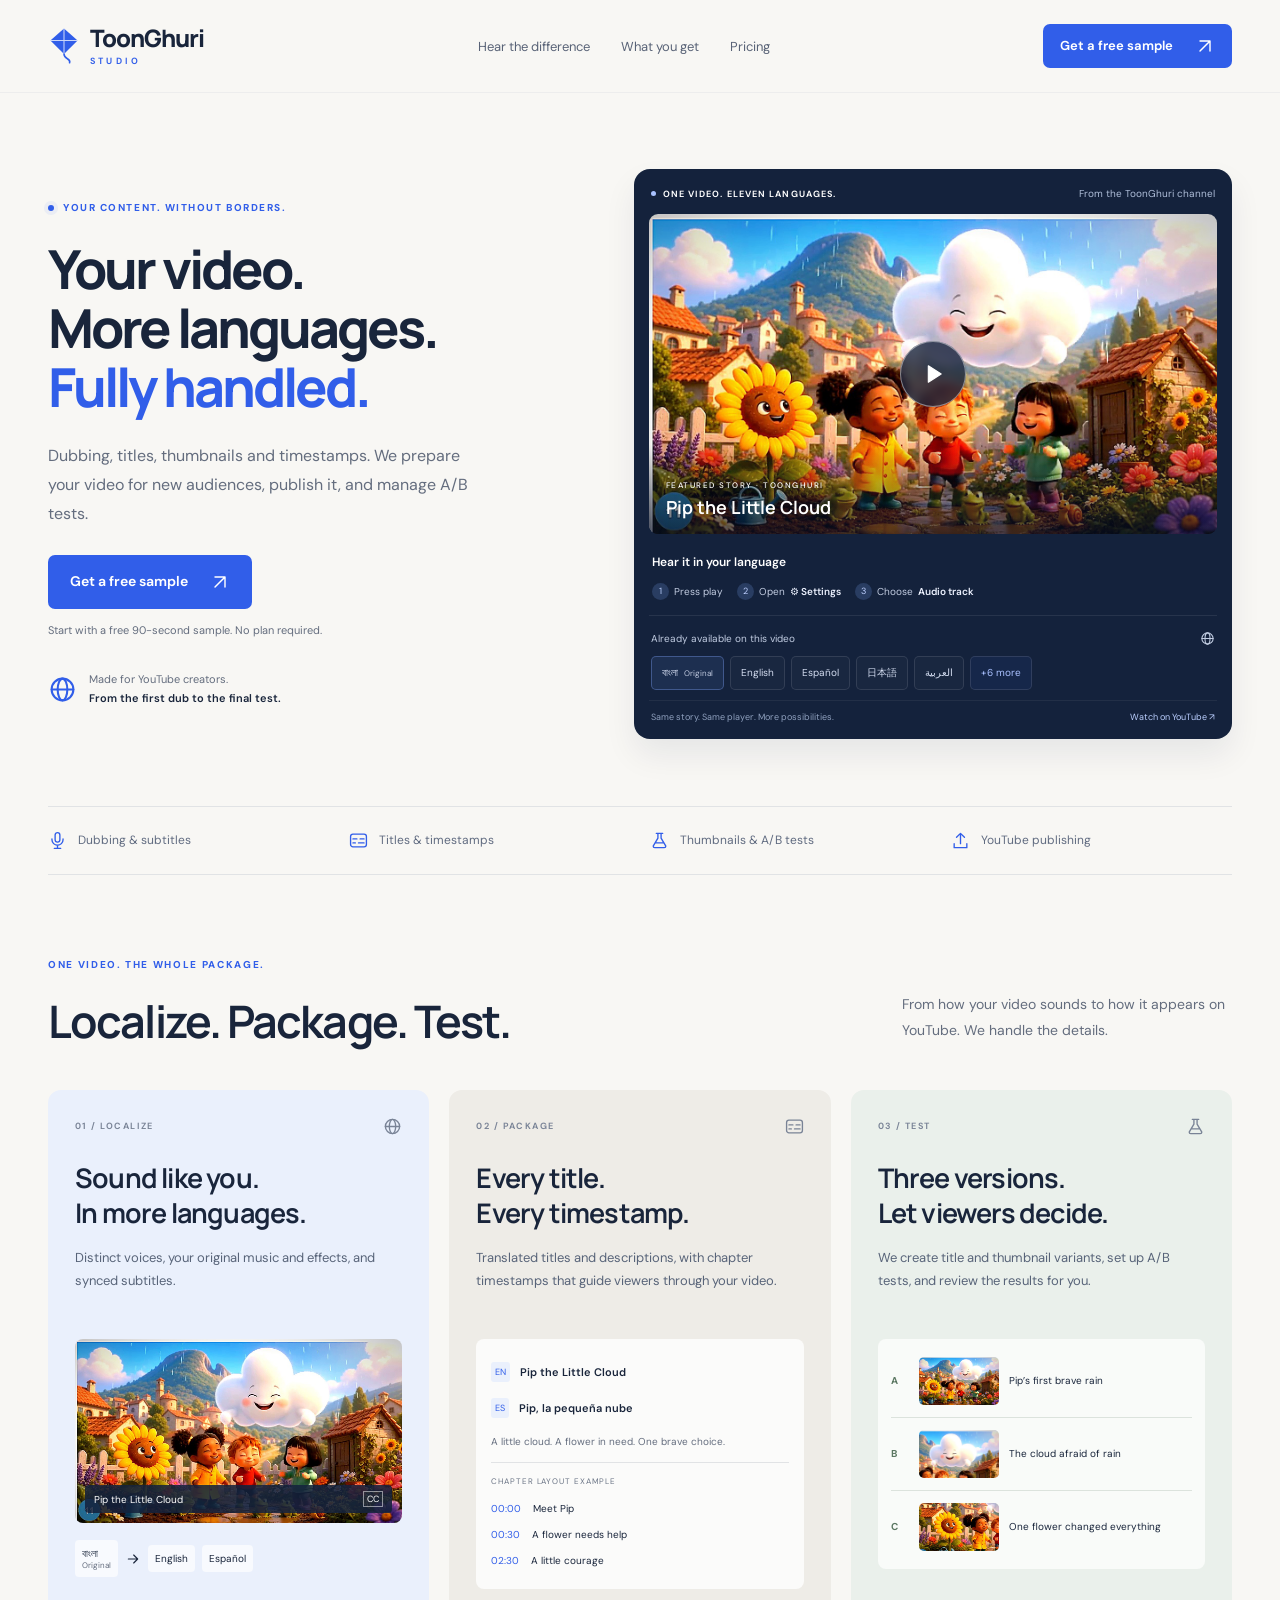
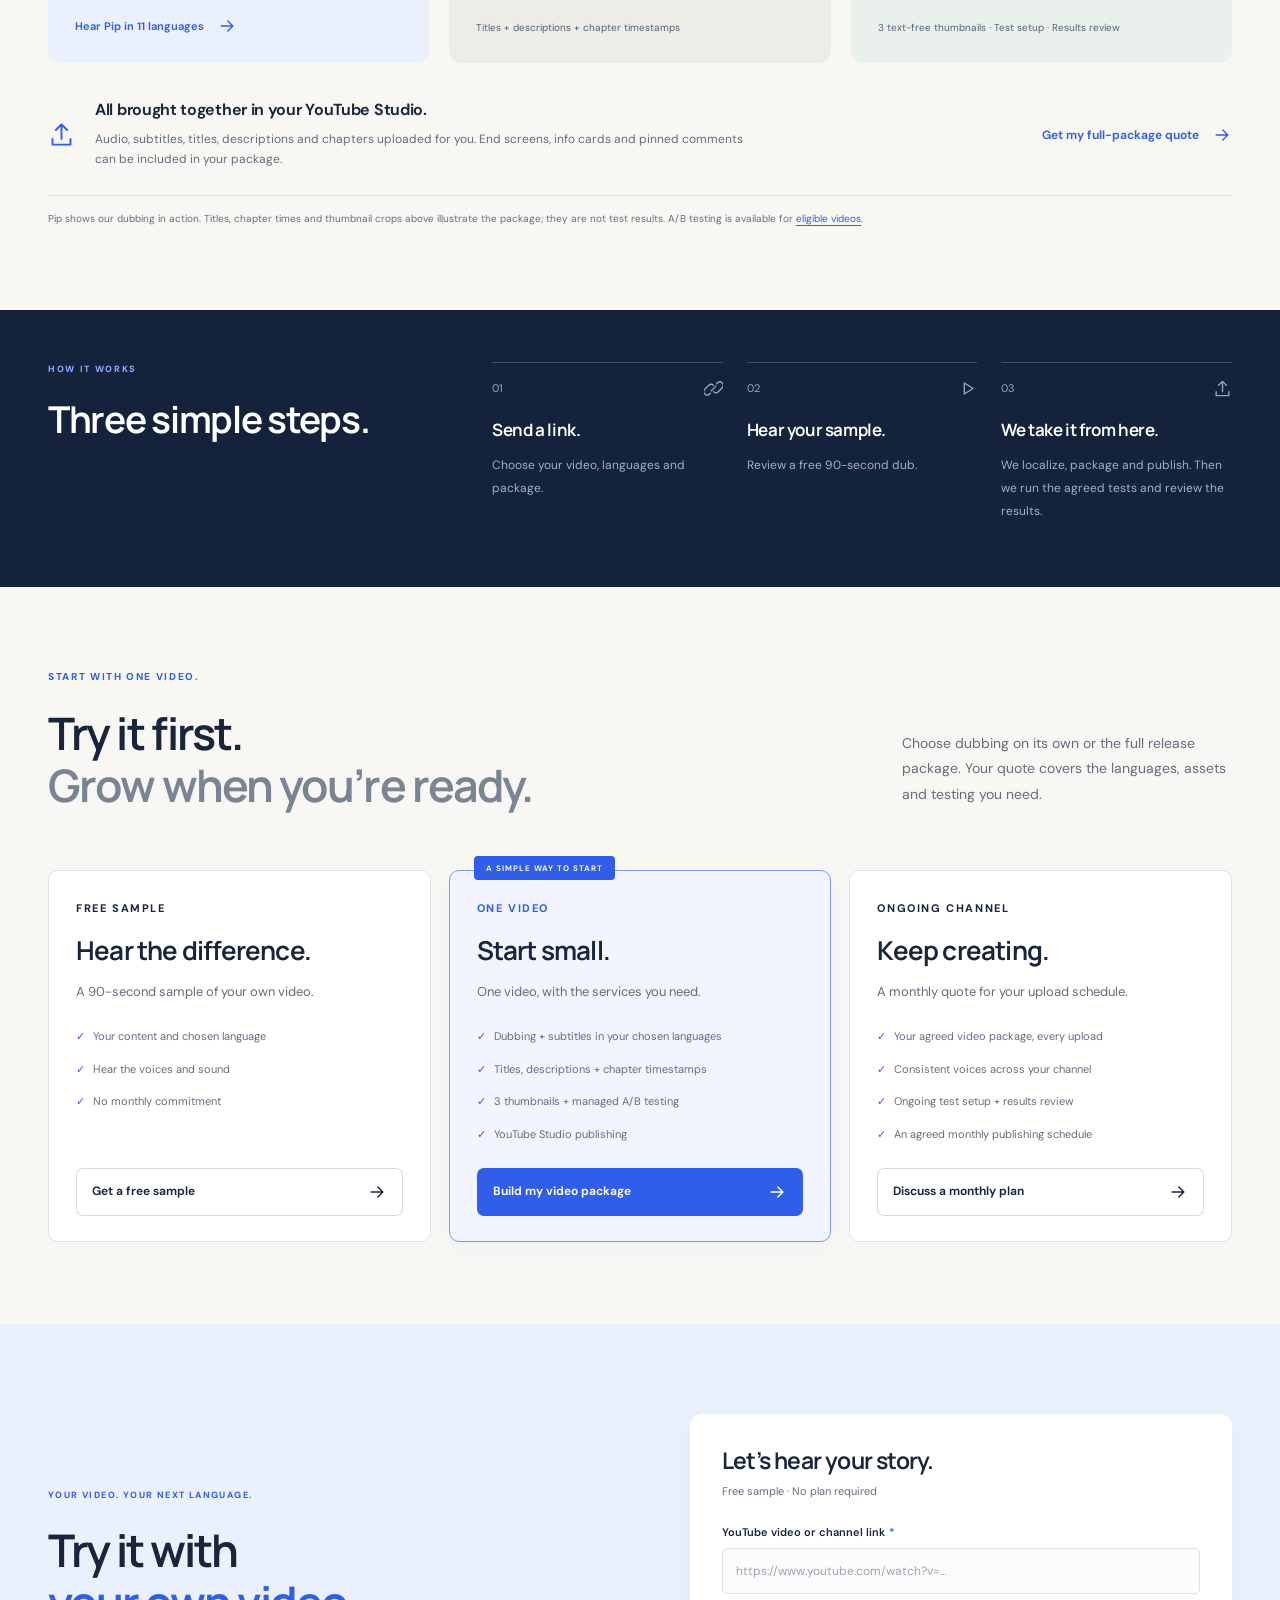
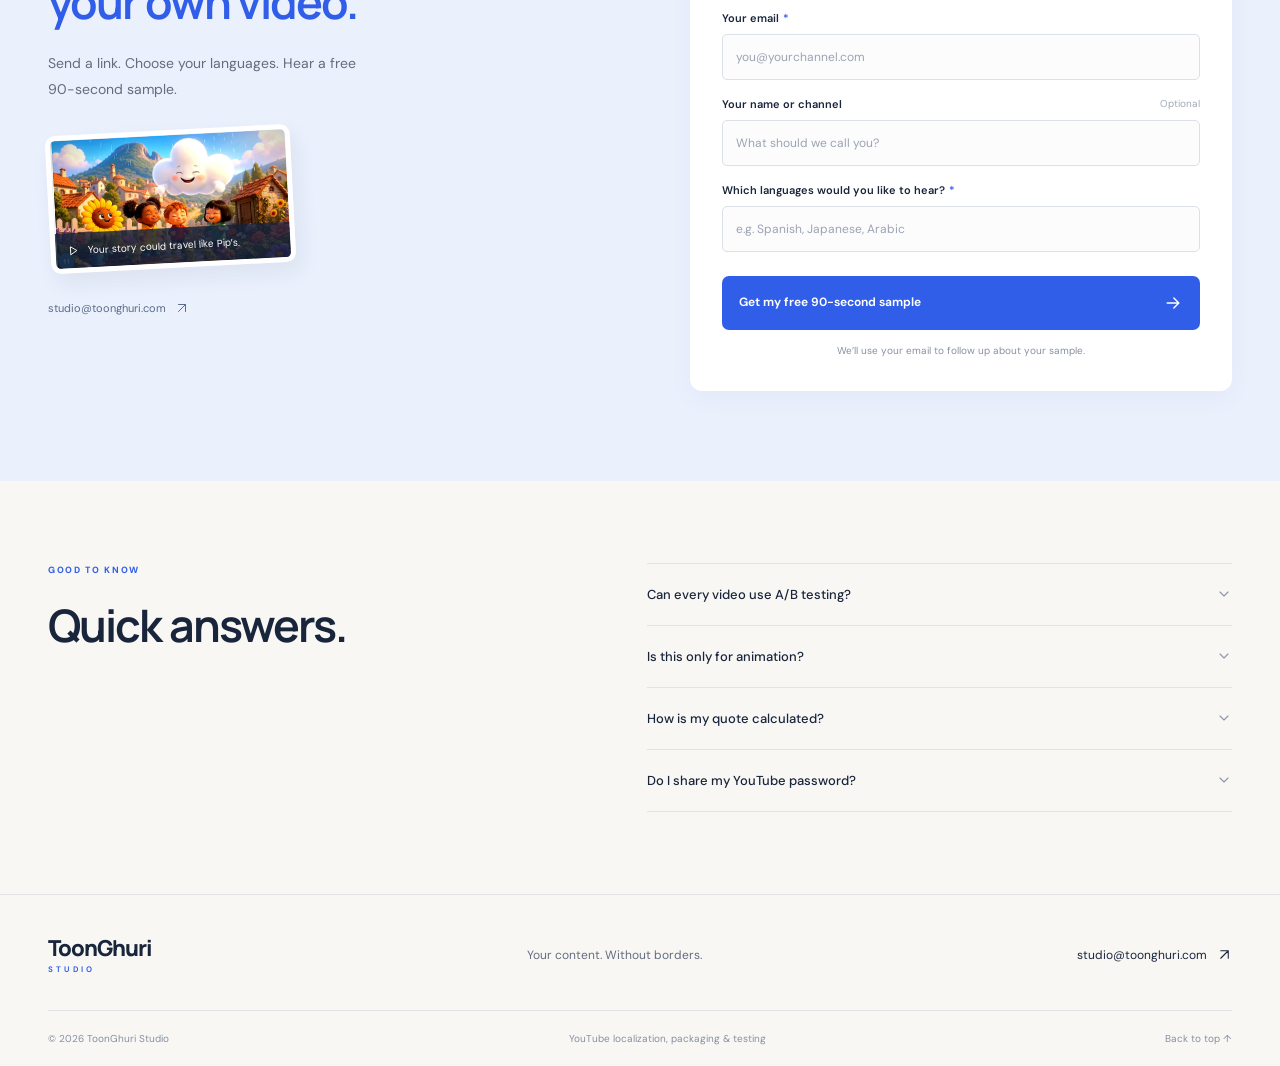
==== index.html @ 8810be3b "Highlight full YouTube localization and managed testing package" ====
<!doctype html>
<html lang="en">
  <head>
    <meta charset="utf-8" />
    <meta name="viewport" content="width=device-width,initial-scale=1" />
    <title>
      ToonGhuri Studio — YouTube localization, thumbnails & A/B testing
    </title>
    <meta
      name="description"
      content="YouTube dubbing, translated titles and descriptions, subtitles, chapter timestamps, thumbnails and managed A/B testing. Hear a real example and get a free sample."
    />
    <meta name="theme-color" content="#f8f7f4" />
    <meta
      property="og:title"
      content="ToonGhuri Studio — Your content, without borders."
    />
    <link rel="icon" href="assets/favicon.svg" type="image/svg+xml" />
    <link rel="preconnect" href="https://fonts.googleapis.com" />
    <link rel="preconnect" href="https://fonts.gstatic.com" crossorigin />
    <link
      href="https://fonts.googleapis.com/css2?family=DM+Sans:wght@400;500;600;650;700&family=Manrope:wght@400;500;600;650;700;750;800&display=swap"
      rel="stylesheet"
    />
    <link rel="stylesheet" href="assets/styles.css" />

    <script src="assets/app.js" defer></script>
  </head>
  <body>
    <a href="#main" class="skip-link">Skip to content</a>
    <svg
      class="icon-library"
      xmlns="http://www.w3.org/2000/svg"
      aria-hidden="true"
    >
      <symbol id="i-arrow" viewBox="0 0 24 24">
        <path d="M5 12h14M13 6l6 6-6 6" />
      </symbol>
      <symbol id="i-diagonal" viewBox="0 0 24 24">
        <path d="M6 18 18 6M6 6h12v12" />
      </symbol>
      <symbol id="i-check" viewBox="0 0 24 24">
        <path d="m5 12 4 4L19 6" />
      </symbol>
      <symbol id="i-play" viewBox="0 0 24 24">
        <path d="m8 5 11 7-11 7Z" />
      </symbol>
      <symbol id="i-pause" viewBox="0 0 24 24">
        <path d="M8 5v14M16 5v14" />
      </symbol>
      <symbol id="i-volume" viewBox="0 0 24 24">
        <path
          d="m11 5-6 4H2v6h3l6 4ZM15 8a6 6 0 0 1 0 8M18 5a10 10 0 0 1 0 14"
        />
      </symbol>
      <symbol id="i-muted" viewBox="0 0 24 24">
        <path d="m11 5-6 4H2v6h3l6 4ZM16 9l6 6M22 9l-6 6" />
      </symbol>
      <symbol id="i-mic" viewBox="0 0 24 24">
        <rect x="9" y="2" width="6" height="12" rx="3" />
        <path d="M5 10v1a7 7 0 0 0 14 0v-1M12 18v4M8 22h8" />
      </symbol>
      <symbol id="i-music" viewBox="0 0 24 24">
        <path d="M9 18V5l12-3v13M9 9l12-3" />
        <ellipse cx="6" cy="18" rx="3" ry="3" />
        <ellipse cx="18" cy="15" rx="3" ry="3" />
      </symbol>
      <symbol id="i-upload" viewBox="0 0 24 24">
        <path d="M12 16V3m-5 5 5-5 5 5M4 16v5h16v-5" />
      </symbol>
      <symbol id="i-globe" viewBox="0 0 24 24">
        <circle cx="12" cy="12" r="9" />
        <ellipse cx="12" cy="12" rx="4" ry="9" />
        <path d="M3 12h18" />
      </symbol>
      <symbol id="i-link" viewBox="0 0 24 24">
        <path
          d="m9 15 6-6m-7 9-1 1a4 4 0 0 1-6-6l5-5a4 4 0 0 1 6 0m0 8a4 4 0 0 0 6 0l5-5a4 4 0 0 0-6-6l-1 1"
        />
      </symbol>
      <symbol id="i-captions" viewBox="0 0 24 24">
        <rect x="2" y="4" width="20" height="16" rx="3" />
        <path d="M5 10h5m4 0h5M5 15h3m4 0h7" />
      </symbol>
      <symbol id="i-mail" viewBox="0 0 24 24">
        <rect x="3" y="5" width="18" height="14" rx="2" />
        <path d="m3 6 9 7 9-7" />
      </symbol>
      <symbol id="i-chevron" viewBox="0 0 24 24">
        <path d="m6 9 6 6 6-6" />
      </symbol>
      <symbol id="i-test" viewBox="0 0 24 24">
        <path d="M8 3h8M10 3v6l-6 10a2 2 0 0 0 2 2h12a2 2 0 0 0 2-2L14 9V3M7 15h10" />
      </symbol>
      <symbol id="i-menu" viewBox="0 0 24 24">
        <path d="M4 7h16M4 12h16M4 17h16" />
      </symbol>
    </svg>
    <header class="site-header">
      <div class="container header-inner">
        <a class="brand" href="#top" aria-label="ToonGhuri Studio home"
          ><svg class="brand-mark" viewBox="0 0 40 48" aria-hidden="true">
            <path d="m20 2 17 15-17 17L3 17Z" fill="currentColor" />
            <path
              d="m20 2 0 32M3 17h34"
              stroke="white"
              stroke-width="1.3"
              opacity=".75"
            />
            <path
              d="M20 34c0 7 9 5 7 11"
              fill="none"
              stroke="currentColor"
              stroke-width="2"
              stroke-linecap="round"
            /></svg
          ><span>ToonGhuri<small>STUDIO</small></span></a
        >
        <nav class="desktop-nav" aria-label="Main navigation">
          <a href="#demo">Hear the difference</a
          ><a href="#what-you-get">What you get</a
          ><a href="#pricing">Pricing</a>
        </nav>
        <a class="button button-small header-cta" href="#free-sample"
          >Get a free sample<svg class="icon"><use href="#i-diagonal" /></svg
        ></a>
        <button
          class="menu-toggle icon-button"
          aria-label="Open navigation"
          aria-expanded="false"
          aria-controls="mobile-nav"
        >
          <svg class="icon"><use href="#i-menu" /></svg>
        </button>
      </div>
      <nav
        class="mobile-nav"
        id="mobile-nav"
        aria-label="Mobile navigation"
        hidden
      >
        <a href="#demo">Hear the difference</a
        ><a href="#what-you-get">What you get</a><a href="#pricing">Pricing</a
        ><a href="#free-sample">Get a free sample</a>
      </nav>
    </header>
    <main id="main">
      <section class="hero container" id="top" aria-labelledby="hero-heading">
        <div class="hero-copy">
          <p class="eyebrow">
            <span class="status-dot"></span>YOUR CONTENT. WITHOUT BORDERS.
          </p>
          <h1 id="hero-heading">
            Your video.<br />More languages.<br /><span>Fully handled.</span>
          </h1>
          <p class="hero-description">
            Dubbing, titles, thumbnails and timestamps. We prepare your
            video for new audiences, publish it, and manage A/B tests.
          </p>
          <a class="button hero-cta" href="#free-sample"
            >Get a free sample<svg class="icon">
              <use href="#i-diagonal" /></svg
          ></a>
          <p class="micro-copy">
            Start with a free 90-second sample. No plan required.
          </p>
          <div class="hero-note">
            <svg class="icon"><use href="#i-globe" /></svg
            ><span
              >Made for YouTube creators.<br /><strong
                >From the first dub to the final test.</strong
              ></span
            >
          </div>
        </div>
        <div class="demo-shell" id="demo">
          <div class="demo-heading">
            <span class="demo-kicker"
              ><span class="live-dot"></span>ONE VIDEO. ELEVEN LANGUAGES.</span
            ><span class="demo-kind">From the ToonGhuri channel</span>
          </div>
          <div class="youtube-stage" id="youtube-stage">
            <img
              src="assets/media/pip-poster.jpg"
              alt="Pip the little cloud and a flower, from the featured ToonGhuri story"
              width="1280"
              height="720"
              fetchpriority="high"
            />
            <button
              class="stage-play"
              id="youtube-play"
              type="button"
              aria-label="Play Pip the Little Cloud on YouTube"
            >
              <svg class="icon"><use href="#i-play" /></svg>
            </button>
            <div class="video-caption">
              <span class="clip-category">FEATURED STORY · TOONGHURI</span
              ><span>Pip the Little Cloud</span>
            </div>
          </div>
          <div class="youtube-guide">
            <span class="guide-heading">Hear it in your language</span>
            <ol>
              <li><span>1</span>Press play</li>
              <li><span>2</span>Open <strong>⚙ Settings</strong></li>
              <li><span>3</span>Choose <strong>Audio track</strong></li>
            </ol>
          </div>
          <div class="language-area">
            <div class="language-label">
              <span>Already available on this video</span
              ><svg class="icon"><use href="#i-globe" /></svg>
            </div>
            <div class="language-chips">
              <span class="language-chip original-chip"
                >বাংলা <small>Original</small></span
              ><span class="language-chip">English</span
              ><span class="language-chip">Español</span
              ><span class="language-chip">日本語</span
              ><span class="language-chip" lang="ar">العربية</span
              ><button
                class="language-chip more-languages"
                type="button"
                id="more-languages"
                aria-expanded="false"
                aria-controls="extra-languages"
              >
                +6 more
              </button>
            </div>
            <div
              id="extra-languages"
              class="language-chips extra-languages"
              hidden
            >
              <span class="language-chip">Français</span
              ><span class="language-chip">Deutsch</span
              ><span class="language-chip">हिन्दी</span
              ><span class="language-chip">Indonesia</span
              ><span class="language-chip">Italiano</span
              ><span class="language-chip">Português</span>
            </div>
          </div>
          <div class="demo-footnote">
            <span>Same story. Same player. More possibilities.</span
            ><a
              href="https://www.youtube.com/watch?v=JCj6V_AqaOQ"
              target="_blank"
              rel="noopener noreferrer"
              >Watch on YouTube ↗</a
            >
          </div>
        </div>
      </section>
      <div class="container value-strip" aria-label="Services at a glance">
        <span><svg class="icon"><use href="#i-mic" /></svg>Dubbing &amp; subtitles</span>
        <span><svg class="icon"><use href="#i-captions" /></svg>Titles &amp; timestamps</span>
        <span><svg class="icon"><use href="#i-test" /></svg>Thumbnails &amp; A/B tests</span>
        <span><svg class="icon"><use href="#i-upload" /></svg>YouTube publishing</span>
      </div>
      <section class="section container" id="what-you-get" aria-labelledby="features-heading">
        <div class="section-heading">
          <div>
            <p class="eyebrow">ONE VIDEO. THE WHOLE PACKAGE.</p>
            <h2 id="features-heading">Localize. Package. Test.</h2>
          </div>
          <p>From how your video sounds to how it appears on YouTube. We handle the details.</p>
        </div>
        <div class="service-grid">
          <article class="service-card service-localize">
            <div class="feature-heading"><span class="feature-number">01 / LOCALIZE</span><svg class="icon"><use href="#i-globe" /></svg></div>
            <h3>Sound like you.<br />In more languages.</h3>
            <p>Distinct voices, your original music and effects, and synced subtitles.</p>
            <div class="localize-visual">
              <img src="assets/media/pip-poster.jpg" alt="Pip and friends in the featured multilingual story" loading="lazy" width="1280" height="720" />
              <span class="subtitle-preview">Pip the Little Cloud <span>CC</span></span>
            </div>
            <div class="track-preview" aria-label="Example languages available in the featured video">
              <span>বাংলা <small>Original</small></span><svg class="icon"><use href="#i-arrow" /></svg><span>English</span><span>Español</span>
            </div>
            <a class="text-button service-link" href="#demo">Hear Pip in 11 languages<svg class="icon"><use href="#i-arrow" /></svg></a>
          </article>
          <article class="service-card service-package">
            <div class="feature-heading"><span class="feature-number">02 / PACKAGE</span><svg class="icon"><use href="#i-captions" /></svg></div>
            <h3>Every title.<br />Every timestamp.</h3>
            <p>Translated titles and descriptions, with chapter timestamps that guide viewers through your video.</p>
            <div class="metadata-visual" aria-label="Illustrative titles and chapter layout for Pip">
              <div class="metadata-title"><span>EN</span><strong>Pip the Little Cloud</strong></div>
              <div class="metadata-title"><span>ES</span><strong lang="es">Pip, la pequeña nube</strong></div>
              <div class="metadata-description">A little cloud. A flower in need. One brave choice.</div>
              <div class="chapter-preview">
                <span class="visual-label">CHAPTER LAYOUT EXAMPLE</span>
                <div><time>00:00</time><span>Meet Pip</span></div>
                <div><time>00:30</time><span>A flower needs help</span></div>
                <div><time>02:30</time><span>A little courage</span></div>
              </div>
            </div>
            <span class="service-detail">Titles + descriptions + chapter timestamps</span>
          </article>
          <article class="service-card service-test">
            <div class="feature-heading"><span class="feature-number">03 / TEST</span><svg class="icon"><use href="#i-test" /></svg></div>
            <h3>Three versions.<br />Let viewers decide.</h3>
            <p>We create title and thumbnail variants, set up A/B tests, and review the results for you.</p>
            <div class="test-visual" aria-label="Three illustrative thumbnail and title variants, not live test results">
              <div class="variant-row"><span class="variant-letter">A</span><div class="variant-thumb variant-wide"><img src="assets/media/pip-poster.jpg" alt="Wide scene with Pip and friends" loading="lazy" /></div><span>Pip’s first brave rain</span></div>
              <div class="variant-row"><span class="variant-letter">B</span><div class="variant-thumb variant-pip"><img src="assets/media/pip-poster.jpg" alt="Close crop of Pip the cloud" loading="lazy" /></div><span>The cloud afraid of rain</span></div>
              <div class="variant-row"><span class="variant-letter">C</span><div class="variant-thumb variant-flower"><img src="assets/media/pip-poster.jpg" alt="Close crop of the sunflower in Pip’s story" loading="lazy" /></div><span>One flower changed everything</span></div>
            </div>
            <span class="service-detail">3 text-free thumbnails · Test setup · Results review</span>
          </article>
        </div>
        <div class="publishing-strip">
          <svg class="icon"><use href="#i-upload" /></svg>
          <div><h3>All brought together in your YouTube Studio.</h3><p>Audio, subtitles, titles, descriptions and chapters uploaded for you. End screens, info cards and pinned comments can be included in your package.</p></div>
          <a href="#free-sample" class="text-button" data-plan="Full video package · Dubbing, titles, descriptions, timestamps, thumbnails, A/B testing and publishing">Get my full-package quote<svg class="icon"><use href="#i-arrow" /></svg></a>
        </div>
        <p class="service-note">Pip shows our dubbing in action. Titles, chapter times and thumbnail crops above illustrate the package; they are not test results. A/B testing is available for <a href="#testing-faq">eligible videos</a>.</p>
      </section>
      <section
        class="workflow-section"
        id="how-it-works"
        aria-labelledby="workflow-heading"
      >
        <div class="container">
          <div class="workflow-intro">
            <p class="eyebrow">HOW IT WORKS</p>
            <h2 id="workflow-heading">Three simple steps.</h2>
          </div>
          <div class="workflow-steps">
            <article>
              <div class="step-line">
                <span>01</span><svg class="icon"><use href="#i-link" /></svg>
              </div>
              <h3>Send a link.</h3>
              <p>Choose your video, languages and package.</p>
            </article>
            <article>
              <div class="step-line">
                <span>02</span><svg class="icon"><use href="#i-play" /></svg>
              </div>
              <h3>Hear your sample.</h3>
              <p>Review a free 90-second dub.</p>
            </article>
            <article>
              <div class="step-line">
                <span>03</span><svg class="icon"><use href="#i-upload" /></svg>
              </div>
              <h3>We take it from here.</h3>
              <p>We localize, package and publish. Then we run the agreed tests and review the results.</p>
            </article>
          </div>
        </div>
      </section>
      <section
        class="section container pricing-section"
        id="pricing"
        aria-labelledby="pricing-heading"
      >
        <div class="section-heading">
          <div>
            <p class="eyebrow">START WITH ONE VIDEO.</p>
            <h2 id="pricing-heading">
              Try it first.<br /><span class="text-soft"
                >Grow when you’re ready.</span
              >
            </h2>
          </div>
          <p>
            Choose dubbing on its own or the full release package. Your
            quote covers the languages, assets and testing you need.
          </p>
        </div>
        <div class="pricing-grid">
          <article class="price-card">
            <p class="plan-name">FREE SAMPLE</p>
            <h3 class="simple-plan-title">Hear the difference.</h3>
            <p class="simple-plan-description">
              A 90-second sample of your own video.
            </p>
            <ul>
              <li>Your content and chosen language</li>
              <li>Hear the voices and sound</li>
              <li>No monthly commitment</li>
            </ul>
            <a href="#free-sample" class="button button-secondary"
              >Get a free sample<svg class="icon"><use href="#i-arrow" /></svg
            ></a>
          </article>
          <article class="price-card price-card-featured">
            <span class="plan-badge">A SIMPLE WAY TO START</span>
            <p class="plan-name">ONE VIDEO</p>
            <h3 class="simple-plan-title">Start small.</h3>
            <p class="simple-plan-description">
              One video, with the services you need.
            </p>
            <ul>
              <li>Dubbing + subtitles in your chosen languages</li>
              <li>Titles, descriptions + chapter timestamps</li>
              <li>3 thumbnails + managed A/B testing</li>
              <li>YouTube Studio publishing</li>
            </ul>
            <a
              href="#free-sample"
              class="button"
              data-plan="One-video package · Quote dubbing, titles, timestamps, thumbnails, testing and publishing"
              >Build my video package<svg class="icon"><use href="#i-arrow" /></svg
            ></a>
          </article>
          <article class="price-card">
            <p class="plan-name">ONGOING CHANNEL</p>
            <h3 class="simple-plan-title">Keep creating.</h3>
            <p class="simple-plan-description">
              A monthly quote for your upload schedule.
            </p>
            <ul>
              <li>Your agreed video package, every upload</li>
              <li>Consistent voices across your channel</li>
              <li>Ongoing test setup + results review</li>
              <li>An agreed monthly publishing schedule</li>
            </ul>
            <a
              href="#free-sample"
              class="button button-secondary"
              data-plan="Ongoing channel · Request a monthly quote after my free sample"
              >Discuss a monthly plan<svg class="icon">
                <use href="#i-arrow" /></svg
            ></a>
          </article>
        </div>
      </section>
      <section
        class="sample-section"
        id="free-sample"
        aria-labelledby="sample-heading"
      >
        <div class="container sample-grid">
          <div class="sample-copy">
            <p class="eyebrow">YOUR VIDEO. YOUR NEXT LANGUAGE.</p>
            <h2 id="sample-heading">
              Try it with<br /><span>your own video.</span>
            </h2>
            <p>
              Send a link. Choose your languages. Hear a free 90-second sample.
            </p>
            <div class="sample-mini-scene">
              <img
                src="assets/media/pip-poster.jpg"
                alt="Pip and friends from the featured ToonGhuri story"
                loading="lazy"
              /><span
                ><svg class="icon"><use href="#i-play" /></svg>Your story could
                travel like Pip’s.</span
              >
            </div>
            <a class="sample-contact" href="mailto:studio@toonghuri.com"
              >studio@toonghuri.com<svg class="icon">
                <use href="#i-diagonal" /></svg
            ></a>
          </div>
          <form
            class="sample-form"
            id="sample-form"
            data-delivery="php"
            action="submit-sample.php"
            method="post"
          >
            <div class="form-heading">
              <h3>Let’s hear your story.</h3>
              <span>Free sample · No plan required</span>
            </div>
            <div class="selected-plan" id="selected-plan" hidden>
              <span id="selected-plan-text"></span
              ><button
                class="text-button"
                type="button"
                id="clear-plan"
                aria-label="Remove selected plan"
              >
                Remove
              </button>
            </div>
            <input
              type="hidden"
              id="sample-plan"
              name="plan"
              value="Free sample · Help me choose a plan"
            /><label for="sample-url"
              >YouTube video or channel link <span>*</span></label
            ><input
              type="url"
              id="sample-url"
              name="url"
              placeholder="https://www.youtube.com/watch?v=…"
              required
              autocomplete="url"
            /><label for="sample-contact">Your email <span>*</span></label
            ><input
              type="email"
              id="sample-contact"
              name="contact"
              placeholder="you@yourchannel.com"
              required
              autocomplete="email"
            /><label for="sample-channel"
              >Your name or channel
              <span class="optional">Optional</span></label
            ><input
              type="text"
              id="sample-channel"
              name="channel"
              placeholder="What should we call you?"
              autocomplete="name"
              maxlength="150"
            /><label for="sample-languages"
              >Which languages would you like to hear? <span>*</span></label
            ><input
              type="text"
              id="sample-languages"
              name="languages"
              placeholder="e.g. Spanish, Japanese, Arabic"
              required
              maxlength="200"
            /><button type="submit" class="button" id="sample-submit">
              Get my free 90-second sample<svg class="icon">
                <use href="#i-arrow" />
              </svg>
            </button>
            <p class="form-small">
              We’ll use your email to follow up about your sample.
            </p>
            <div id="form-result" class="form-result" role="status" hidden>
              <p id="form-result-text"></p>
              <a href="#" id="email-request" class="text-button" hidden
                >Send my request by email<svg class="icon">
                  <use href="#i-mail" /></svg
              ></a>
            </div>
          </form>
        </div>
      </section>
      <section
        class="section container faq-section"
        aria-labelledby="faq-heading"
      >
        <div>
          <p class="eyebrow">GOOD TO KNOW</p>
          <h2 id="faq-heading">Quick answers.</h2>
        </div>
        <div class="faq-list">
          <details id="testing-faq">
            <summary>Can every video use A/B testing?<svg class="icon"><use href="#i-chevron" /></svg></summary>
            <p>We check your channel and video eligibility first. YouTube’s native tests require advanced features and do not support Shorts, private, age-restricted or Made for Kids videos. We set up eligible tests and review the outcome, including when there is no clear winner. <a href="https://support.google.com/youtube/answer/16391400?hl=en" target="_blank" rel="noopener noreferrer">See YouTube’s requirements ↗</a></p>
          </details>
          <details>
            <summary>
              Is this only for animation?<svg class="icon">
                <use href="#i-chevron" />
              </svg>
            </summary>
            <p>
              No. Pip is our featured example. Send content from any YouTube
              niche so we can review what it needs.
            </p>
          </details>
          <details>
            <summary>
              How is my quote calculated?<svg class="icon">
                <use href="#i-chevron" />
              </svg>
            </summary>
            <p>
              Dubbing depends on video length and languages. Packaging and testing
              depend on the titles, thumbnails, publishing work and follow-up included.
              You get one clear total before production starts.
            </p>
          </details>
          <details>
            <summary>
              Do I share my YouTube password?<svg class="icon">
                <use href="#i-chevron" />
              </svg>
            </summary>
            <p>
              No. For uploads, you invite our team through YouTube Studio’s
              channel permissions.
            </p>
          </details>
        </div>
      </section>
    </main>
    <footer class="site-footer">
      <div class="container footer-top">
        <a class="brand" href="#top"
          ><span>ToonGhuri<small>STUDIO</small></span></a
        >
        <p>Your content. Without borders.</p>
        <a href="mailto:studio@toonghuri.com"
          >studio@toonghuri.com<svg class="icon"><use href="#i-diagonal" /></svg
        ></a>
      </div>
      <div class="container footer-bottom">
        <span>© <span id="copyright-year">2026</span> ToonGhuri Studio</span
        ><span>YouTube localization, packaging &amp; testing</span
        ><a href="#top">Back to top ↑</a>
      </div>
    </footer>
  </body>
</html>
---- assets/styles.css ----
:root {
  --paper: #f8f7f4;
  --ink: #19253b;
  --muted: #646d7e;
  --blue: #315ee9;
  --blue-dark: #2349c5;
  --line: #e1e3e5;
  --navy: #14223c;
  --soft: #eaf0ff;
  --green: #4c997a;
  --radius: 16px;
  font-family: "DM Sans", sans-serif;
  color: var(--ink);
  background: var(--paper);
  font-synthesis: none;
  scroll-behavior: smooth;
  scroll-padding-top: 105px;
}
* {
  box-sizing: border-box;
}
body {
  margin: 0;
}
a {
  color: inherit;
  text-decoration: none;
}
button,
input,
select,
textarea {
  font: inherit;
}
button,
a,
input,
summary {
  -webkit-tap-highlight-color: transparent;
}
button,
summary {
  cursor: pointer;
}
button {
  color: inherit;
}
button:disabled {
  cursor: wait;
}
img {
  display: block;
  max-width: 100%;
}
button,
input {
  min-width: 0;
}
button {
  border: 0;
}
button:focus-visible,
a:focus-visible,
input:focus-visible,
summary:focus-visible {
  outline: 3px solid #e79544;
  outline-offset: 4px;
}
[hidden] {
  display: none !important;
}
.container {
  width: calc(100% - 96px);
  max-width: 1240px;
  margin-inline: auto;
}
.icon {
  width: 20px;
  height: 20px;
  fill: none;
  stroke: currentColor;
  stroke-width: 1.7;
  stroke-linecap: round;
  stroke-linejoin: round;
  flex-shrink: 0;
}
.icon-library {
  position: absolute;
  width: 0;
  height: 0;
  overflow: hidden;
}
.skip-link {
  position: fixed;
  top: -80px;
  left: 20px;
  background: var(--ink);
  color: white;
  padding: 14px;
  z-index: 100;
}
.skip-link:focus {
  top: 12px;
}
.button {
  display: inline-flex;
  align-items: center;
  justify-content: space-between;
  gap: 22px;
  padding: 17px 22px;
  min-height: 54px;
  color: #fff;
  background: var(--blue);
  border-radius: 7px;
  font-size: 14px;
  font-weight: 650;
  line-height: 1.4;
  transition:
    background 0.2s,
    transform 0.2s;
}
.button:hover {
  background: var(--blue-dark);
  transform: translateY(-2px);
}
.button-small {
  padding: 12px 17px;
  min-height: 44px;
  font-size: 13px;
}
.button-secondary {
  background: transparent;
  color: var(--ink);
  box-shadow: inset 0 0 0 1px #d5dbe5;
}
.button-secondary:hover {
  background: var(--soft);
}
.text-button {
  display: inline-flex;
  align-items: center;
  gap: 13px;
  font-size: 13px;
  font-weight: 650;
  color: var(--blue);
  background: none;
  padding: 0;
  line-height: 1.5;
}
.text-button:hover {
  text-decoration: underline;
  text-underline-offset: 4px;
}
.eyebrow {
  font-size: 10px;
  font-weight: 750;
  letter-spacing: 1.65px;
  line-height: 1.6;
  color: var(--blue);
  margin: 0 0 22px;
  display: flex;
  align-items: center;
  gap: 9px;
}
.status-dot {
  width: 6px;
  height: 6px;
  background: var(--blue);
  border-radius: 50%;
  box-shadow: 0 0 0 4px #315ee911;
}
.site-header {
  position: sticky;
  top: 0;
  z-index: 20;
  background: #f8f7f4f2;
  backdrop-filter: blur(14px);
  border-bottom: 1px solid #e1e3e580;
}
.header-inner {
  height: 92px;
  display: flex;
  align-items: center;
  justify-content: space-between;
  gap: 26px;
}
.brand {
  display: inline-flex;
  align-items: center;
  gap: 10px;
  font-family: Manrope, sans-serif;
  font-weight: 800;
  letter-spacing: -1px;
  font-size: 24px;
  line-height: 1.1;
  flex-shrink: 0;
}
.brand small {
  display: block;
  font-family: "DM Sans", sans-serif;
  font-size: 9px;
  letter-spacing: 3.2px;
  font-weight: 650;
  color: var(--blue);
  margin-top: 5px;
}
.brand-mark {
  width: 32px;
  height: 40px;
  color: var(--blue);
}
.desktop-nav {
  display: flex;
  gap: 31px;
  font-size: 13px;
  color: #596377;
}
.desktop-nav a:hover {
  color: var(--blue);
}
.menu-toggle {
  display: none !important;
}
.icon-button {
  display: inline-flex;
  align-items: center;
  justify-content: center;
  background: none;
  padding: 10px;
}
.mobile-nav {
  padding: 8px 24px 20px;
  display: flex;
  flex-direction: column;
  gap: 18px;
  font-size: 15px;
}
.hero {
  display: grid;
  grid-template-columns: minmax(0, 0.95fr) minmax(0, 1.05fr);
  gap: 44px;
  align-items: center;
  padding-top: 76px;
  padding-bottom: 67px;
}
.hero h1 {
  font-family: Manrope, sans-serif;
  font-size: clamp(40px, 4.2vw, 61px);
  font-weight: 750;
  letter-spacing: -3px;
  line-height: 1.1;
  margin: 0;
}
.hero h1 > span {
  color: var(--blue);
  white-space: nowrap;
}
.hero-description {
  max-width: 425px;
  color: var(--muted);
  font-size: 16px;
  line-height: 1.8;
  margin: 26px 0;
}
.hero .eyebrow {
  font-size: 10px;
  margin-bottom: 23px;
  letter-spacing: 1.55px;
}
.micro-copy {
  font-size: 11px;
  line-height: 1.6;
  color: var(--muted);
  margin: 13px 0 0;
}
.hero-note {
  display: flex;
  align-items: center;
  gap: 12px;
  margin-top: 31px;
  font-size: 11px;
  line-height: 1.7;
  color: var(--muted);
}
.hero-note > .icon {
  color: var(--blue);
  width: 29px;
  height: 29px;
}
.hero-note strong {
  font-weight: 600;
  color: var(--ink);
}
.demo-shell {
  align-self: center;
  background: var(--navy);
  color: #fff;
  border-radius: var(--radius);
  padding: 15px;
  box-shadow: 0 16px 32px #11204213;
  scroll-margin-top: 112px;
  min-width: 0;
}
.demo-heading {
  display: flex;
  align-items: center;
  justify-content: space-between;
  gap: 8px;
  padding: 3px 2px 14px;
}
.demo-kicker {
  font-size: 9px;
  letter-spacing: 1.1px;
  font-weight: 650;
  display: flex;
  align-items: center;
  gap: 7px;
}
.live-dot {
  display: inline-block;
  width: 5px;
  height: 5px;
  border-radius: 50%;
  background: #a9c2ff;
}
.demo-kind {
  font-size: 10px;
  color: #afbed9;
}
.youtube-stage {
  position: relative;
  aspect-ratio: 16/9;
  border-radius: 9px;
  overflow: hidden;
  background: #0b1425;
}
.youtube-stage > img {
  width: 100%;
  height: 100%;
  object-fit: cover;
}
.youtube-stage iframe {
  position: absolute;
  inset: 0;
  width: 100%;
  height: 100%;
  border: 0;
}
.stage-play {
  display: flex;
  align-items: center;
  justify-content: center;
  position: absolute;
  top: 50%;
  left: 50%;
  transform: translate(-50%, -50%);
  height: 66px;
  width: 66px;
  border-radius: 50%;
  color: white;
  background: #14223cc7;
  backdrop-filter: blur(5px);
  box-shadow: inset 0 0 0 1px #ffffff70;
  transition:
    background 0.2s,
    scale 0.2s;
}
.stage-play:hover {
  background: var(--blue);
  scale: 1.05;
}
.stage-play .icon {
  width: 28px;
  height: 28px;
  fill: currentColor;
  stroke-width: 1;
}
.video-caption {
  position: absolute;
  inset: auto 0 0;
  padding: 36px 17px 15px;
  display: flex;
  flex-direction: column;
  gap: 5px;
  pointer-events: none;
  background: linear-gradient(transparent, #081126a6);
  font-family: Manrope, sans-serif;
  font-size: 18px;
  font-weight: 650;
}
.clip-category {
  font-family: "DM Sans", sans-serif;
  font-size: 8px;
  font-weight: 500;
  letter-spacing: 1.5px;
}
.youtube-guide {
  padding: 16px 3px 15px;
  border-bottom: 1px solid #ffffff15;
}
.guide-heading {
  font-size: 12px;
  font-weight: 600;
}
.youtube-guide ol {
  list-style: none;
  margin: 12px 0 0;
  padding: 0;
  display: flex;
  align-items: center;
  gap: 14px;
  flex-wrap: wrap;
}
.youtube-guide li {
  display: flex;
  align-items: center;
  gap: 5px;
  font-size: 10px;
  color: #c2cce1;
}
.youtube-guide li > span {
  display: inline-grid;
  place-items: center;
  width: 17px;
  height: 17px;
  border-radius: 50%;
  background: #293d62;
  color: #bed0ff;
  font-size: 9px;
}
.youtube-guide strong {
  font-weight: 600;
  color: #edf2ff;
}
.language-area {
  padding: 15px 2px 10px;
}
.language-label {
  display: flex;
  align-items: center;
  justify-content: space-between;
  font-size: 10px;
  color: #c2cde2;
  margin: 0 0 10px;
}
.language-label .icon {
  width: 15px;
  height: 15px;
}
.language-chips {
  display: flex;
  gap: 6px;
  flex-wrap: wrap;
}
.language-chip {
  background: #ffffff06;
  display: inline-flex;
  align-items: center;
  justify-content: center;
  gap: 6px;
  padding: 7px 10px;
  min-height: 34px;
  border: 1px solid #ffffff1c;
  border-radius: 5px;
  font-size: 10px;
  line-height: 1.5;
  color: #d4ddf0;
}
.language-chip small {
  font-size: 8px;
  opacity: 0.8;
}
.language-chip.original-chip {
  color: #e5ecff;
  background: #3552824d;
  border-color: #7397e566;
}
.more-languages {
  color: #aac1ff;
  background: #315ee916;
}
.more-languages:hover {
  background: #315ee933;
}
.extra-languages {
  padding-top: 7px;
}
.demo-footnote {
  display: flex;
  flex-wrap: wrap;
  align-items: center;
  justify-content: space-between;
  gap: 10px;
  color: #8fa0be;
  padding: 10px 2px 1px;
  font-size: 9px;
  border-top: 1px solid #ffffff0f;
}
.demo-footnote a {
  color: #bbcfff;
}
.value-strip {
  display: grid;
  grid-template-columns: repeat(4, 1fr);
  gap: 20px;
  padding-top: 24px;
  padding-bottom: 24px;
  border-block: 1px solid var(--line);
}
.value-strip > span {
  display: flex;
  align-items: center;
  gap: 11px;
  color: #606b80;
  font-size: 12px;
}
.value-strip .icon {
  color: var(--blue);
  width: 19px;
  height: 19px;
}
.section {
  padding-block: 108px;
}
.section-heading {
  display: flex;
  justify-content: space-between;
  align-items: flex-end;
  gap: 50px;
  margin-bottom: 43px;
}
.section-heading > p {
  max-width: 330px;
  color: var(--muted);
  font-size: 14px;
  line-height: 1.8;
  margin: 0 0 4px;
}
h2 {
  font-family: Manrope, sans-serif;
  font-size: clamp(34px, 3.5vw, 47px);
  letter-spacing: -1.9px;
  line-height: 1.16;
  font-weight: 650;
  margin: 0;
}
.text-soft {
  color: #7b8494;
}
h3 {
  font-family: Manrope, sans-serif;
  font-weight: 650;
  letter-spacing: -0.8px;
  line-height: 1.3;
  margin: 0;
}
.feature-grid {
  display: grid;
  grid-template-columns: 1.12fr 0.88fr;
  gap: 22px;
}
.feature {
  padding: 31px 33px 28px;
  border-radius: 12px;
  min-width: 0;
  background: #efefec;
}
.feature-heading {
  display: flex;
  align-items: center;
  justify-content: space-between;
  color: #798396;
  margin-bottom: 22px;
}
.feature-number {
  font-size: 9px;
  letter-spacing: 1.45px;
  font-weight: 650;
}
.feature-heading .icon {
  width: 19px;
  height: 19px;
}
.feature h3 {
  font-size: 29px;
}
.feature > p {
  max-width: 370px;
  margin: 16px 0 25px;
  font-size: 13px;
  line-height: 1.8;
  color: var(--muted);
}
.feature-sound {
  background: #eaf0fc;
}
.feature-cast {
  background: #eeece7;
}
.feature-discovery {
  background: #fff;
  box-shadow: inset 0 0 0 1px #e4e7ec;
}
.feature-delivery {
  background: #edf0ed;
}
.audio-comparison {
  padding: 21px;
  background: #ffffffb3;
  border-radius: 8px;
}
.wave-row {
  display: flex;
  align-items: center;
  gap: 15px;
  margin-bottom: 14px;
}
.wave-row > span {
  width: 113px;
  flex-shrink: 0;
  font-size: 10px;
  color: var(--muted);
}
.waveform {
  height: 37px;
  display: flex;
  align-items: center;
  justify-content: space-between;
  gap: 2px;
  flex: 1;
  overflow: hidden;
}
.waveform i {
  width: 3px;
  flex-shrink: 0;
  display: block;
  border-radius: 2px;
  background: #a3afc7;
}
.waveform-dub i {
  background: var(--blue);
}
.audio-comparison .text-button {
  font-size: 11px;
  margin-top: 9px;
}
.feature-tag {
  display: flex;
  align-items: center;
  gap: 7px;
  font-size: 10px;
  color: #5c6e8d;
  margin-top: 17px;
}
.feature-tag .icon {
  width: 15px;
  height: 15px;
}
.cast-portraits {
  display: grid;
  grid-template-columns: repeat(3, 1fr);
  gap: 12px;
  margin-top: 32px;
}
.cast-portrait {
  aspect-ratio: 0.82;
  background: #ddd7cc;
  border-radius: 70px 70px 15px 15px;
  overflow: hidden;
  position: relative;
}
.cast-portrait img {
  position: absolute;
  height: 100%;
  max-width: none;
  width: auto;
  object-fit: cover;
}
.cast-elder img {
  transform: scale(1.4);
  transform-origin: 27% 35%;
  left: -18%;
}
.cast-child img {
  transform: scale(1.6);
  transform-origin: 49% 40%;
  left: -145%;
}
.cast-monkey img {
  transform: scale(1.3);
  transform-origin: 65% 65%;
  left: -218%;
}
.cast-voice-labels {
  display: grid;
  grid-template-columns: repeat(3, 1fr);
  text-align: center;
  font-size: 10px;
  color: #737769;
  margin-top: 12px;
}
.localized-preview {
  display: grid;
  grid-template-columns: 155px 1fr;
  gap: 15px;
  padding: 17px;
  background: #f6f7f9;
  border: 1px solid #ebedf2;
  border-radius: 8px;
  align-items: center;
  margin-top: 31px;
}
.localized-thumbnail {
  position: relative;
  aspect-ratio: 16/10;
  border-radius: 5px;
  overflow: hidden;
}
.localized-thumbnail img {
  width: 100%;
  height: 100%;
  object-fit: cover;
}
.localized-thumbnail > span {
  position: absolute;
  right: 5px;
  bottom: 5px;
  color: white;
  background: #172037d9;
  font-size: 9px;
  padding: 2px 4px;
  border-radius: 2px;
}
.example-label {
  font-size: 8px;
  letter-spacing: 0.9px;
  color: #838d9c;
  display: block;
  margin-bottom: 7px;
}
.localized-preview strong {
  display: block;
  font-size: 13px;
  line-height: 1.5;
  font-weight: 650;
  min-height: 39px;
}
.localized-channel {
  display: block;
  font-size: 9px;
  color: #848d9b;
  margin-top: 4px;
}
.title-language-buttons {
  display: flex;
  gap: 6px;
  margin-top: 12px;
}
.title-language-buttons button {
  padding: 4px 7px;
  border-radius: 3px;
  background: #e9edf4;
  color: #7f8797;
  font-size: 9px;
}
.title-language-buttons button[aria-pressed="true"] {
  background: var(--blue);
  color: white;
}
.delivery-example {
  padding: 0 16px;
  background: #ffffffab;
  border-radius: 8px;
  margin-top: 30px;
}
.delivery-example > div {
  display: flex;
  align-items: center;
  gap: 8px;
  min-height: 42px;
  border-bottom: 1px solid #e5e9e6;
  font-size: 10px;
}
.delivery-example > div:last-child {
  border: 0;
}
.delivery-example .delivery-example-heading {
  justify-content: space-between;
  font-size: 8px;
  letter-spacing: 0.8px;
  color: #819087;
  min-height: 36px;
}
.delivery-example-heading > span:last-child {
  letter-spacing: 0;
}
.delivery-example .icon {
  width: 14px;
  height: 14px;
  color: #4b9576;
}
.delivery-state {
  margin-left: auto;
  color: #47876d;
  font-size: 9px;
}
.delivery-note {
  display: block;
  font-size: 9px;
  color: #7d867f;
  margin-top: 13px;
}
.workflow-section {
  background: var(--navy);
  color: white;
  padding-block: 75px;
}
.workflow-section .container {
  display: grid;
  grid-template-columns: 0.86fr 1.7fr;
  gap: 70px;
}
.workflow-section .eyebrow {
  color: #90adff;
  font-size: 9px;
  max-width: 240px;
}
.workflow-section h2 {
  font-size: 37px;
  letter-spacing: -1.3px;
}
.workflow-section .text-button {
  color: #a3bbff;
  margin-top: 25px;
  font-size: 12px;
}
.workflow-steps {
  display: grid;
  grid-template-columns: repeat(3, 1fr);
  gap: 24px;
  align-items: start;
  padding-top: 30px;
}
.step-line {
  border-top: 1px solid #ffffff33;
  padding-top: 16px;
  display: flex;
  align-items: center;
  justify-content: space-between;
  margin-bottom: 40px;
  color: #95a8c9;
}
.step-line > span {
  font-size: 11px;
}
.step-line .icon {
  width: 19px;
  height: 19px;
}
.workflow-steps h3 {
  font-size: 17px;
  letter-spacing: -0.4px;
  line-height: 1.4;
}
.workflow-steps p {
  font-size: 12px;
  color: #a2b0c9;
  line-height: 1.9;
  margin-top: 13px;
}
.pricing-grid {
  display: grid;
  grid-template-columns: repeat(3, 1fr);
  gap: 18px;
  padding-top: 16px;
}
.price-card {
  padding: 30px 27px 25px;
  border: 1px solid #dce0e7;
  border-radius: 10px;
  position: relative;
  display: flex;
  flex-direction: column;
  background: #fff;
}
.plan-name {
  font-size: 11px;
  font-weight: 750;
  letter-spacing: 1.6px;
  margin: 0 0 12px;
}
.plan-description {
  font-size: 12px;
  color: var(--muted);
  line-height: 1.7;
  margin: 0;
  max-width: 220px;
  min-height: 42px;
}
.price {
  font-family: Manrope, sans-serif;
  font-weight: 700;
  font-size: 42px;
  letter-spacing: -2px;
  margin: 22px 0 23px;
  line-height: 1;
}
.price > span {
  font-family: "DM Sans", sans-serif;
  font-weight: 400;
  letter-spacing: 0;
  font-size: 12px;
  color: #828b9b;
  margin-left: 6px;
}
.plan-volume {
  padding: 17px 0;
  border-block: 1px solid var(--line);
  display: flex;
  align-items: center;
  gap: 12px;
}
.plan-volume strong {
  font-family: Manrope, sans-serif;
  font-size: 27px;
  letter-spacing: -1px;
  font-weight: 600;
}
.plan-volume span {
  font-size: 10px;
  color: var(--muted);
  max-width: 100px;
  line-height: 1.6;
}
.price-card ul {
  list-style: none;
  padding: 0;
  margin: 24px 0;
  display: flex;
  flex-direction: column;
  gap: 14px;
  flex: 1;
}
.price-card li {
  position: relative;
  padding-left: 17px;
  font-size: 11px;
  color: var(--muted);
  line-height: 1.7;
}
.price-card li:before {
  content: "✓";
  position: absolute;
  left: 0;
  color: var(--blue);
  font-size: 11px;
}
.price-card .button {
  font-size: 12px;
  padding: 13px 16px;
  min-height: 48px;
}
.price-card-featured {
  border-color: #7c99f0;
  box-shadow: 0 6px 24px #315ee90a;
  background: #f2f5ff;
}
.price-card-featured .plan-name {
  color: var(--blue);
}
.plan-badge {
  position: absolute;
  top: -15px;
  left: 24px;
  background: var(--blue);
  color: white;
  letter-spacing: 1px;
  padding: 7px 12px;
  border-radius: 4px;
  font-size: 8px;
  font-weight: 650;
}
.minutes-explainer {
  padding: 23px 15px 27px;
  display: flex;
  flex-direction: column;
  gap: 9px;
  align-items: center;
  text-align: center;
}
.minutes-explainer > span:first-child {
  font-size: 9px;
  font-weight: 650;
  letter-spacing: 1px;
  text-transform: uppercase;
  color: #7c8797;
}
.minutes-explainer strong {
  font-size: 12px;
  font-weight: 500;
  line-height: 1.8;
}
.minutes-explainer strong > span {
  color: var(--blue);
  margin: 0 10px;
}
.minutes-explainer > span:last-child {
  font-size: 10px;
  color: var(--muted);
}
.custom-builder {
  border: 1px solid #dce1e8;
  border-radius: 9px;
  background: white;
}
.custom-builder > summary {
  display: flex;
  align-items: center;
  justify-content: space-between;
  gap: 15px;
  list-style: none;
  padding: 23px 27px;
}
.custom-builder > summary::-webkit-details-marker,
.faq-list summary::-webkit-details-marker {
  display: none;
}
.custom-builder summary > span:first-child {
  display: flex;
  align-items: center;
  gap: 17px;
}
.custom-builder summary .icon {
  color: var(--blue);
}
.custom-builder summary strong {
  display: block;
  font-size: 13px;
}
.custom-builder summary small {
  font-size: 11px;
  color: var(--muted);
  display: block;
  margin-top: 5px;
}
.builder-open-label {
  display: flex;
  align-items: center;
  gap: 16px;
  font-size: 11px;
  font-weight: 650;
  color: var(--blue);
  white-space: nowrap;
}
.builder-open-label .icon {
  transition: rotate 0.2s;
  width: 17px;
  height: 17px;
}
details[open] > .builder-open-label .icon,
.custom-builder[open] .builder-open-label .icon {
  rotate: 180deg;
}
.builder-content {
  display: grid;
  grid-template-columns: 1.3fr 1fr;
  gap: 45px;
  border-top: 1px solid var(--line);
  padding: 30px;
}
.billing-toggle {
  display: inline-flex;
  gap: 3px;
  background: #edf0f5;
  border-radius: 6px;
  padding: 4px;
  margin-bottom: 27px;
}
.billing-toggle button {
  background: none;
  padding: 10px 16px;
  font-size: 11px;
  border-radius: 4px;
  color: var(--muted);
}
.billing-toggle button[aria-pressed="true"] {
  background: white;
  color: var(--blue);
  box-shadow: 0 1px 3px #17253d15;
}
.slider-field {
  margin-bottom: 26px;
}
.slider-field label {
  display: flex;
  justify-content: space-between;
  gap: 10px;
  font-size: 12px;
  margin-bottom: 13px;
}
.slider-field output {
  font-weight: 650;
  color: var(--blue);
}
input[type="range"] {
  accent-color: var(--blue);
  width: 100%;
  height: 20px;
  cursor: pointer;
}
.range-bounds {
  display: flex;
  justify-content: space-between;
  font-size: 9px;
  color: #949dab;
  margin-top: 5px;
}
.language-presets {
  display: flex;
  justify-content: space-between;
  gap: 6px;
  margin-top: 8px;
}
.language-presets button {
  background: #f0f3f8;
  padding: 7px 12px;
  border-radius: 4px;
  font-size: 10px;
}
.language-presets button[aria-pressed="true"] {
  background: var(--blue);
  color: white;
}
.builder-addons {
  border: 0;
  padding: 0;
  margin: 20px 0 0;
  font-size: 11px;
}
.builder-addons legend {
  font-size: 11px;
  font-weight: 650;
  margin-bottom: 15px;
}
.builder-addons label,
.always-included {
  display: flex;
  align-items: center;
  gap: 9px;
  margin: 13px 0;
  color: var(--muted);
  line-height: 1.6;
}
.builder-addons input {
  accent-color: var(--blue);
  width: 15px;
  height: 15px;
  flex-shrink: 0;
  margin: 0;
}
.always-included {
  color: var(--ink);
  font-size: 10px;
}
.always-included .icon {
  width: 15px;
  height: 15px;
  color: var(--green);
}
.builder-summary {
  align-self: start;
  background: var(--navy);
  color: white;
  padding: 29px;
  border-radius: 8px;
}
.builder-summary .eyebrow {
  color: #a4baff;
  font-size: 9px;
  margin-bottom: 20px;
}
.builder-price {
  font-family: Manrope, sans-serif;
  font-size: 45px;
  letter-spacing: -1.8px;
  font-weight: 650;
  margin: 0 0 26px;
  line-height: 1.2;
}
.builder-price > span:last-child {
  font-family: "DM Sans", sans-serif;
  font-size: 12px;
  letter-spacing: 0;
  color: #a2b1ce;
  font-weight: 400;
  display: block;
  margin-top: 7px;
}
.builder-summary dl {
  margin: 0;
  border-block: 1px solid #ffffff20;
  padding: 10px 0;
}
.builder-summary dl > div {
  display: flex;
  justify-content: space-between;
  gap: 18px;
  font-size: 11px;
  margin: 15px 0;
}
.builder-summary dt {
  color: #a6b3cc;
}
.builder-summary dd {
  margin: 0;
  text-align: right;
}
.builder-rate {
  font-size: 10px;
  color: #a6b3cc;
  margin: 18px 0 24px;
}
.builder-summary .button {
  width: 100%;
  font-size: 11px;
  padding: 14px;
}
.builder-summary .micro-copy {
  color: #a1b0cb;
  font-size: 10px;
}
.sample-section {
  padding-block: 90px;
  background: #eaf0fc;
}
.sample-grid {
  display: grid;
  grid-template-columns: 1fr 1fr;
  gap: 100px;
  align-items: center;
}
.sample-copy h2 {
  font-size: 48px;
  letter-spacing: -2px;
}
.sample-copy h2 > span {
  color: var(--blue);
}
.sample-copy > p:not(.eyebrow) {
  font-size: 14px;
  color: var(--muted);
  line-height: 1.8;
  max-width: 330px;
  margin: 23px 0;
}
.sample-copy .eyebrow {
  font-size: 9px;
  letter-spacing: 1.4px;
}
.sample-mini-scene {
  width: 245px;
  aspect-ratio: 16/9;
  position: relative;
  border: 5px solid #fff;
  border-radius: 10px;
  overflow: hidden;
  transform: rotate(-3deg);
  box-shadow: 5px 10px 20px #233e6b13;
  margin: 28px 0;
}
.sample-mini-scene img {
  width: 100%;
  height: 100%;
  object-fit: cover;
}
.sample-mini-scene > span {
  position: absolute;
  inset: auto 0 0;
  background: #14223ccf;
  color: white;
  font-size: 10px;
  padding: 11px;
  display: flex;
  align-items: center;
  gap: 8px;
}
.sample-mini-scene .icon {
  width: 13px;
  height: 13px;
}
.sample-contact {
  display: inline-flex;
  align-items: center;
  gap: 9px;
  font-size: 11px;
  color: #5a6c8c;
}
.sample-contact .icon {
  width: 14px;
  height: 14px;
}
.sample-form {
  background: white;
  padding: 32px;
  border-radius: 12px;
  box-shadow: 0 8px 28px #1d3d7c09;
}
.form-heading h3 {
  font-size: 23px;
  margin-bottom: 8px;
}
.form-heading > span {
  font-size: 11px;
  color: var(--muted);
  display: block;
  margin-bottom: 27px;
}
.sample-form > label {
  display: flex;
  align-items: center;
  gap: 4px;
  font-size: 11px;
  font-weight: 600;
  margin: 17px 0 9px;
}
.sample-form > label > span {
  color: var(--blue);
}
.sample-form > label .optional {
  font-size: 10px;
  color: #a2a9b4;
  font-weight: 400;
  margin-left: auto;
}
.sample-form > input:not([type="hidden"]) {
  display: block;
  width: 100%;
  border: 1px solid #dce0e7;
  border-radius: 5px;
  background: #fcfcfd;
  padding: 13px;
  font-size: 12px;
  color: var(--ink);
  min-height: 46px;
}
.sample-form > input::placeholder {
  color: #9ba3b2;
}
.sample-form > .button {
  width: 100%;
  font-size: 12px;
  margin-top: 24px;
  padding: 16px 17px;
}
.form-small {
  font-size: 10px;
  text-align: center;
  line-height: 1.6;
  color: #8791a2;
  margin: 13px 0 0;
}
.selected-plan {
  padding: 12px;
  background: var(--soft);
  border-radius: 5px;
  display: flex;
  align-items: center;
  gap: 12px;
  color: #4161a2;
  font-size: 10px;
  line-height: 1.6;
}
.selected-plan .text-button {
  font-size: 10px;
  flex-shrink: 0;
  margin-left: auto;
}
.form-result {
  background: #eef3ff;
  padding: 16px;
  border-radius: 5px;
  margin-top: 20px;
  font-size: 12px;
  line-height: 1.7;
}
.form-result p {
  margin: 0 0 8px;
}
.form-result .text-button {
  font-size: 12px;
}
.faq-section {
  display: grid;
  grid-template-columns: 1fr 1.15fr;
  gap: 90px;
}
.faq-section .eyebrow {
  max-width: 265px;
  font-size: 9px;
}
.faq-list details {
  border-bottom: 1px solid var(--line);
}
.faq-list details:first-child {
  border-top: 1px solid var(--line);
}
.faq-list summary {
  display: flex;
  align-items: center;
  justify-content: space-between;
  gap: 20px;
  padding: 22px 0;
  font-size: 13px;
  list-style: none;
  font-weight: 500;
}
.faq-list summary .icon {
  width: 16px;
  height: 16px;
  color: #8c97a8;
  transition: rotate 0.2s;
}
.faq-list details[open] summary .icon {
  rotate: 180deg;
}
.faq-list details p {
  font-size: 12px;
  line-height: 1.9;
  color: var(--muted);
  margin: 0 35px 22px 0;
}
.site-footer {
  border-top: 1px solid var(--line);
  padding-top: 40px;
}
.footer-top {
  display: flex;
  justify-content: space-between;
  gap: 30px;
  align-items: center;
  padding-bottom: 35px;
}
.footer-top .brand {
  font-size: 22px;
}
.footer-top .brand small {
  font-size: 8px;
}
.footer-top > p {
  font-size: 12px;
  color: var(--muted);
}
.footer-top > a:last-child {
  display: flex;
  align-items: center;
  gap: 10px;
  font-size: 12px;
}
.footer-top .icon {
  width: 15px;
  height: 15px;
}
.footer-bottom {
  border-top: 1px solid var(--line);
  display: flex;
  justify-content: space-between;
  gap: 20px;
  padding-block: 21px;
  font-size: 10px;
  color: #8690a1;
}
@media (min-width: 1440px) {
  .hero {
    gap: 65px;
    padding-top: 90px;
    padding-bottom: 85px;
  }
  .hero h1 {
    font-size: 64px;
  }
  .hero-description {
    font-size: 17px;
  }
  .demo-kicker {
    font-size: 10px;
  }
  .demo-kind {
    font-size: 11px;
  }
  .language-chip {
    font-size: 11px;
  }
  .youtube-guide li {
    font-size: 11px;
  }
}
@media (max-width: 1100px) {
  .container {
    width: calc(100% - 64px);
  }
  .desktop-nav {
    gap: 20px;
    font-size: 12px;
  }
  .hero {
    gap: 30px;
    padding-top: 55px;
  }
  .hero h1 {
    font-size: 46px;
    letter-spacing: -2.4px;
  }
  .hero-description {
    font-size: 14px;
  }
  .hero-note {
    margin-top: 25px;
  }
  .demo-kind {
    display: none;
  }
  .language-chip {
    padding: 6px 8px;
  }
  .demo-footnote {
    font-size: 8px;
  }
  .feature {
    padding: 27px;
  }
  .feature h3 {
    font-size: 26px;
  }
  .workflow-section .container {
    gap: 35px;
    grid-template-columns: 1fr 1.8fr;
  }
  .workflow-section h2 {
    font-size: 30px;
  }
  .workflow-steps {
    gap: 18px;
  }
  .price-card {
    padding: 27px 20px;
  }
  .price {
    font-size: 36px;
  }
  .sample-grid {
    gap: 60px;
  }
  .sample-copy h2 {
    font-size: 43px;
  }
  .localized-preview {
    grid-template-columns: 120px 1fr;
    padding: 13px;
  }
  .faq-section {
    gap: 55px;
  }
}
@media (max-width: 850px) {
  .desktop-nav {
    display: none;
  }
  .menu-toggle {
    display: inline-flex !important;
    margin-left: -12px;
  }
  .header-cta {
    margin-left: auto;
  }
  .header-inner {
    height: 78px;
    gap: 22px;
  }
  .hero {
    grid-template-columns: 1fr;
    gap: 36px;
    padding-top: 48px;
    padding-bottom: 42px;
  }
  .hero-copy {
    max-width: 620px;
  }
  .hero h1 {
    font-size: 64px;
    letter-spacing: -3.4px;
  }
  .hero-description {
    max-width: 475px;
    font-size: 16px;
  }
  .hero-note {
    display: none;
  }
  .demo-shell {
    max-width: 680px;
    width: 100%;
    justify-self: center;
  }
  .demo-heading {
    padding-bottom: 14px;
  }
  .demo-kind {
    display: block;
  }
  .demo-kicker {
    font-size: 10px;
  }
  .language-chip {
    font-size: 12px;
    padding: 9px 13px;
  }
  .youtube-guide li {
    font-size: 12px;
  }
  .demo-footnote {
    font-size: 10px;
  }
  .value-strip {
    grid-template-columns: repeat(2, 1fr);
    gap: 20px 28px;
  }
  .section {
    padding-block: 76px;
  }
  .section-heading {
    gap: 35px;
  }
  .section-heading > p {
    font-size: 13px;
    max-width: 260px;
  }
  h2 {
    font-size: 38px;
  }
  .feature-grid {
    grid-template-columns: 1fr 1fr;
    gap: 16px;
  }
  .feature {
    padding: 24px;
  }
  .feature h3 {
    font-size: 25px;
  }
  .feature > p {
    font-size: 12px;
  }
  .wave-row {
    flex-direction: column;
    align-items: stretch;
    gap: 6px;
    margin-bottom: 17px;
  }
  .wave-row > span {
    width: auto;
  }
  .waveform {
    flex: auto;
  }
  .cast-portraits {
    gap: 6px;
  }
  .cast-voice-labels {
    font-size: 9px;
  }
  .localized-preview {
    display: block;
  }
  .localized-thumbnail {
    aspect-ratio: 16/8;
    margin-bottom: 13px;
  }
  .localized-preview strong {
    min-height: 0;
  }
  .delivery-example {
    padding: 0 11px;
  }
  .delivery-example > div {
    font-size: 9px;
    gap: 5px;
  }
  .delivery-example .delivery-example-heading {
    font-size: 7px;
  }
  .workflow-section .container {
    display: block;
  }
  .workflow-section h2 {
    font-size: 38px;
  }
  .workflow-intro {
    max-width: 500px;
  }
  .workflow-section .eyebrow {
    max-width: none;
  }
  .workflow-steps {
    padding-top: 40px;
    gap: 28px;
  }
  .workflow-steps h3 {
    font-size: 18px;
  }
  .pricing-grid {
    gap: 12px;
  }
  .price-card {
    padding: 25px 15px;
  }
  .price-card .price {
    font-size: 33px;
  }
  .price-card .price > span {
    font-size: 10px;
    display: block;
    margin: 9px 0 0;
  }
  .price-card .button {
    font-size: 10px;
    padding: 12px;
    gap: 7px;
  }
  .price-card li {
    font-size: 10px;
  }
  .plan-volume {
    flex-direction: column;
    gap: 3px;
    align-items: flex-start;
  }
  .plan-volume span {
    max-width: none;
    font-size: 9px;
  }
  .plan-badge {
    font-size: 6px;
    left: 12px;
    padding: 6px 8px;
  }
  .plan-description {
    font-size: 10px;
  }
  .builder-content {
    gap: 25px;
    padding: 24px;
    grid-template-columns: 1fr 1fr;
  }
  .builder-summary {
    padding: 22px;
  }
  .builder-price {
    font-size: 39px;
  }
  .builder-summary dl > div {
    font-size: 10px;
  }
  .sample-grid {
    gap: 35px;
  }
  .sample-copy h2 {
    font-size: 38px;
  }
  .sample-copy > p:not(.eyebrow) {
    font-size: 13px;
  }
  .sample-copy .eyebrow {
    font-size: 8px;
  }
  .sample-form {
    padding: 25px;
  }
  .form-heading h3 {
    font-size: 21px;
  }
  .sample-form > .button {
    font-size: 11px;
  }
  .faq-section {
    gap: 40px;
    grid-template-columns: 0.8fr 1.2fr;
  }
  .faq-section h2 {
    font-size: 33px;
  }
  .footer-top {
    gap: 20px;
  }
  .footer-top > p {
    font-size: 11px;
  }
  .footer-top > a:last-child {
    font-size: 11px;
  }
}
@media (max-width: 600px) {
  :root {
    scroll-padding-top: 88px;
  }
  .container {
    width: calc(100% - 40px);
  }
  .header-inner {
    height: 72px;
    gap: 10px;
  }
  .brand {
    font-size: 20px;
    gap: 7px;
  }
  .brand-mark {
    width: 27px;
    height: 34px;
  }
  .brand small {
    font-size: 7px;
    letter-spacing: 2.8px;
    margin-top: 4px;
  }
  .header-cta {
    font-size: 10px;
    min-height: 38px;
    padding: 9px 11px;
    gap: 6px;
  }
  .header-cta .icon {
    width: 14px;
    height: 14px;
  }
  .menu-toggle {
    padding: 8px;
    margin-left: 0;
  }
  .menu-toggle .icon {
    width: 20px;
    height: 20px;
  }
  .hero {
    padding-top: 39px;
    padding-bottom: 34px;
    gap: 31px;
  }
  .hero .eyebrow {
    font-size: 8px;
    letter-spacing: 1.35px;
    margin-bottom: 20px;
  }
  .hero h1 {
    font-size: clamp(35px, 8.9vw, 54px);
    letter-spacing: -2px;
    line-height: 1.13;
  }
  .hero-description {
    font-size: 14px;
    line-height: 1.85;
    margin: 20px 0 23px;
    max-width: 410px;
  }
  .hero-cta {
    font-size: 12px;
    padding: 15px 18px;
    min-height: 49px;
    gap: 35px;
  }
  .hero .micro-copy {
    font-size: 10px;
  }
  .demo-shell {
    padding: 11px;
    border-radius: 11px;
    scroll-margin-top: 92px;
    box-shadow: 0 12px 22px #11204214;
  }
  .demo-heading {
    padding: 3px 1px 11px;
  }
  .demo-kicker {
    font-size: 8px;
    letter-spacing: 0.7px;
    gap: 6px;
  }
  .demo-kind {
    font-size: 8px;
  }
  .youtube-stage {
    border-radius: 6px;
  }
  .stage-play {
    width: 53px;
    height: 53px;
  }
  .stage-play .icon {
    width: 23px;
    height: 23px;
  }
  .video-caption {
    font-size: 16px;
    padding: 32px 12px 12px;
  }
  .clip-category {
    font-size: 7px;
  }
  .youtube-guide {
    padding: 13px 2px;
  }
  .guide-heading {
    font-size: 11px;
  }
  .youtube-guide ol {
    gap: 10px;
    margin-top: 10px;
    justify-content: space-between;
  }
  .youtube-guide li {
    font-size: 9px;
    gap: 4px;
  }
  .youtube-guide li > span {
    width: 15px;
    height: 15px;
    font-size: 8px;
  }
  .language-area {
    padding: 13px 1px 11px;
  }
  .language-label {
    font-size: 9px;
  }
  .language-chips {
    gap: 5px;
  }
  .language-chip {
    font-size: 10px;
    min-height: 32px;
    padding: 6px 8px;
    gap: 4px;
  }
  .language-chip small {
    font-size: 7px;
  }
  .demo-footnote {
    font-size: 8px;
    gap: 8px;
  }
  .value-strip {
    font-size: 10px;
    padding-block: 22px;
    gap: 17px 13px;
  }
  .value-strip > span {
    font-size: 10px;
    gap: 8px;
    line-height: 1.5;
  }
  .value-strip .icon {
    width: 17px;
    height: 17px;
  }
  .section {
    padding-block: 60px;
  }
  .eyebrow {
    font-size: 8px;
    letter-spacing: 1.35px;
    margin-bottom: 17px;
  }
  h2 {
    font-size: 35px;
    letter-spacing: -1.6px;
  }
  .section-heading {
    display: block;
    margin-bottom: 29px;
  }
  .section-heading > p {
    max-width: 420px;
    font-size: 13px;
    margin: 19px 0 0;
  }
  .feature-grid {
    grid-template-columns: 1fr;
    gap: 15px;
  }
  .feature {
    padding: 27px 24px;
  }
  .feature h3 {
    font-size: 28px;
  }
  .feature > p {
    font-size: 13px;
    margin-bottom: 23px;
  }
  .feature-heading {
    margin-bottom: 19px;
  }
  .feature-number {
    font-size: 8px;
  }
  .wave-row {
    flex-direction: row;
    align-items: center;
    gap: 13px;
    margin-bottom: 14px;
  }
  .wave-row > span {
    width: 99px;
    font-size: 9px;
  }
  .waveform {
    flex: 1;
  }
  .audio-comparison {
    padding: 18px 16px;
  }
  .cast-portraits {
    gap: 12px;
    max-width: 340px;
    margin-top: 22px;
  }
  .cast-portrait {
    aspect-ratio: 0.88;
  }
  .cast-voice-labels {
    font-size: 11px;
    max-width: 340px;
  }
  .localized-preview {
    display: grid;
    grid-template-columns: 125px 1fr;
    padding: 13px;
    gap: 12px;
    margin-top: 25px;
  }
  .localized-thumbnail {
    aspect-ratio: 16/11;
    margin: 0;
  }
  .localized-preview strong {
    font-size: 12px;
    min-height: 36px;
  }
  .localized-channel {
    font-size: 8px;
  }
  .example-label {
    font-size: 7px;
  }
  .title-language-buttons {
    margin-top: 9px;
  }
  .delivery-example > div {
    font-size: 11px;
  }
  .delivery-example .delivery-example-heading {
    font-size: 8px;
  }
  .delivery-note {
    font-size: 10px;
  }
  .workflow-section {
    padding-block: 54px;
  }
  .workflow-section h2 {
    font-size: 35px;
  }
  .workflow-section .eyebrow {
    font-size: 8px;
  }
  .workflow-steps {
    display: block;
    padding-top: 32px;
  }
  .workflow-steps article {
    display: grid;
    grid-template-columns: 45px 1fr;
    column-gap: 18px;
    margin-top: 23px;
  }
  .step-line {
    grid-row: 1/3;
    border-top: 0;
    display: flex;
    flex-direction: column;
    justify-content: flex-start;
    gap: 15px;
    padding-top: 3px;
    margin: 0;
    border-right: 1px solid #ffffff24;
  }
  .workflow-steps h3 {
    font-size: 18px;
  }
  .workflow-steps p {
    font-size: 12px;
    margin: 9px 0 0;
    line-height: 1.8;
  }
  .pricing-grid {
    grid-template-columns: 1fr;
    gap: 26px;
    padding-top: 7px;
  }
  .price-card {
    padding: 28px;
  }
  .price-card .price {
    font-size: 40px;
    margin: 21px 0;
  }
  .price-card .price > span {
    display: inline;
    font-size: 12px;
    margin-left: 9px;
  }
  .plan-volume {
    flex-direction: row;
    align-items: center;
    gap: 13px;
  }
  .plan-volume span {
    font-size: 11px;
    max-width: 120px;
  }
  .plan-name {
    font-size: 12px;
  }
  .plan-description {
    font-size: 13px;
    max-width: 300px;
    min-height: 0;
  }
  .plan-badge {
    font-size: 8px;
    padding: 7px 12px;
    left: 26px;
  }
  .price-card li {
    font-size: 12px;
  }
  .price-card .button {
    font-size: 12px;
    min-height: 49px;
    padding: 14px 16px;
  }
  .minutes-explainer {
    padding: 26px 0;
  }
  .minutes-explainer strong {
    font-size: 11px;
  }
  .minutes-explainer strong > span {
    margin: 0 4px;
  }
  .minutes-explainer > span:last-child {
    font-size: 9px;
  }
  .custom-builder > summary {
    padding: 20px 17px;
    gap: 10px;
  }
  .custom-builder summary > span:first-child {
    gap: 11px;
  }
  .custom-builder summary strong {
    font-size: 12px;
  }
  .custom-builder summary small {
    font-size: 10px;
    max-width: 200px;
    line-height: 1.6;
  }
  .builder-open-label {
    font-size: 0;
    gap: 0;
  }
  .builder-open-label .icon {
    width: 20px;
    height: 20px;
  }
  .builder-content {
    grid-template-columns: 1fr;
    padding: 22px 18px;
    gap: 27px;
  }
  .slider-field label {
    font-size: 12px;
  }
  .range-bounds {
    font-size: 10px;
  }
  .builder-addons {
    font-size: 12px;
  }
  .builder-addons legend {
    font-size: 12px;
  }
  .always-included {
    font-size: 11px;
  }
  .builder-summary {
    padding: 25px;
  }
  .builder-summary dl > div {
    font-size: 12px;
  }
  .builder-summary .button {
    font-size: 12px;
  }
  .builder-summary .micro-copy {
    font-size: 11px;
  }
  .builder-rate {
    font-size: 11px;
  }
  .sample-section {
    padding-block: 57px;
  }
  .sample-grid {
    grid-template-columns: 1fr;
    gap: 32px;
  }
  .sample-copy h2 {
    font-size: 40px;
  }
  .sample-copy .eyebrow {
    font-size: 8px;
  }
  .sample-copy > p:not(.eyebrow) {
    font-size: 14px;
    max-width: 340px;
  }
  .sample-mini-scene {
    display: none;
  }
  .sample-contact {
    font-size: 11px;
  }
  .sample-form {
    padding: 27px 22px;
  }
  .sample-form > label {
    font-size: 12px;
  }
  .sample-form > input:not([type="hidden"]) {
    font-size: 16px;
  }
  .form-heading h3 {
    font-size: 25px;
  }
  .sample-form > .button {
    font-size: 12px;
  }
  .faq-section {
    grid-template-columns: 1fr;
    gap: 30px;
  }
  .faq-section h2 {
    font-size: 35px;
  }
  .faq-list summary {
    font-size: 13px;
    line-height: 1.6;
  }
  .faq-list details p {
    font-size: 13px;
  }
  .footer-top {
    flex-wrap: wrap;
    gap: 24px;
    padding-bottom: 27px;
  }
  .footer-top .brand {
    font-size: 20px;
  }
  .footer-top > p {
    order: 3;
    margin: 0;
    width: 100%;
    font-size: 11px;
  }
  .footer-top > a:last-child {
    font-size: 10px;
    gap: 5px;
    margin-left: auto;
  }
  .footer-top .icon {
    width: 12px;
    height: 12px;
  }
  .footer-bottom {
    flex-wrap: wrap;
    gap: 13px;
    font-size: 9px;
  }
  .footer-bottom > span:nth-child(2) {
    display: none;
  }
}
@media (max-width: 360px) {
  .container {
    width: calc(100% - 32px);
  }
  .brand {
    font-size: 18px;
  }
  .brand-mark {
    width: 23px;
  }
  .header-cta {
    font-size: 9px;
    padding: 8px;
  }
  .hero h1 {
    font-size: 32px;
    letter-spacing: -1.7px;
  }
  .demo-kind {
    display: none;
  }
  .youtube-guide li {
    font-size: 8px;
  }
  .language-chip {
    font-size: 9px;
    padding: 6px 7px;
  }
  .language-chip small {
    font-size: 6px;
  }
  .localized-preview {
    grid-template-columns: 100px 1fr;
  }
  .cast-portraits {
    gap: 8px;
  }
  .price-card {
    padding: 25px;
  }
  .sample-form {
    padding: 24px 18px;
  }
  .footer-top > a:last-child {
    font-size: 9px;
  }
}
@media (pointer: coarse) {
  button.language-chip,
  .title-language-buttons button,
  .language-presets button {
    min-height: 44px;
    min-width: 39px;
  }
  .menu-toggle {
    min-height: 44px;
    min-width: 38px;
  }
}
@media (prefers-reduced-motion: reduce) {
  :root {
    scroll-behavior: auto;
  }
  *,
  *:before,
  *:after {
    animation: none !important;
    transition: none !important;
  }
  .button:hover {
    transform: none;
  }
}
.cast-portrait img {
  height: 200%;
  width: auto;
  max-width: none;
  transform: none;
  transform-origin: center;
}
.cast-elder img {
  left: -28%;
  top: -25%;
}
.cast-child img {
  left: -167%;
  top: -50%;
}
.cast-monkey img {
  left: -275%;
  top: -100%;
}
.youtube-stage {
  width: 100%;
  min-width: 0;
  min-height: 200px;
}
.pip-audio-comparison {
  padding: 18px;
}
.pip-audio-row {
  display: flex;
  align-items: center;
  gap: 14px;
  padding: 10px 0;
}
.pip-audio-row + .pip-audio-row {
  border-top: 1px solid #dce4f4;
}
.pip-audio-row > img {
  width: 74px;
  height: 48px;
  object-fit: cover;
  object-position: 60% 25%;
  border-radius: 5px;
}
.pip-audio-row > span {
  min-width: 0;
  display: flex;
  flex-direction: column;
  gap: 5px;
}
.pip-audio-row small {
  font-size: 9px;
  letter-spacing: 1px;
  color: #7c8da9;
}
.pip-audio-row strong {
  font-size: 13px;
  font-weight: 600;
}
.pip-audio-row > .icon {
  margin-left: auto;
  color: var(--blue);
  width: 19px;
  height: 19px;
}
.pip-audio-comparison > .text-button {
  margin-top: 16px;
}
.cast-portrait {
  aspect-ratio: 0.82;
}
.cast-pip img {
  height: 145%;
  left: -142%;
  top: 4%;
}
.cast-flower img {
  height: 180%;
  left: -26%;
  top: -61%;
}
.cast-friend img {
  height: 180%;
  left: -100%;
  top: -66%;
}
.simple-plan-title {
  font-size: 26px;
  margin: 7px 0 12px;
}
.simple-plan-description {
  font-size: 13px;
  color: var(--muted);
  line-height: 1.8;
  margin: 0;
}
.workflow-section {
  padding-block: 52px;
}
.workflow-steps {
  padding-top: 0;
}
.step-line {
  margin-bottom: 20px;
}
.section {
  padding-block: 82px;
}
.sample-copy h2 {
  font-size: 45px;
}
@media (max-width: 850px) {
  .workflow-steps {
    padding-top: 30px;
  }
  .section {
    padding-block: 64px;
  }
}
@media (max-width: 600px) {
  .cast-portrait {
    aspect-ratio: 0.82;
  }
  .section {
    padding-block: 50px;
  }
  .sample-copy h2 {
    font-size: 36px;
  }
  .pip-audio-row > img {
    width: 68px;
    height: 46px;
  }
  .simple-plan-title {
    font-size: 27px;
  }
}
@media (max-width: 850px) {
  .hero {
    display: flex;
    flex-direction: column;
    align-items: stretch;
    gap: 24px;
  }
  .hero-copy {
    display: contents;
  }
  .hero .eyebrow {
    order: 0;
    align-self: flex-start;
    margin: 0;
  }
  .hero h1 {
    order: 1;
    align-self: flex-start;
  }
  .hero .demo-shell {
    order: 2;
    max-width: none;
  }
  .hero-description {
    order: 3;
    align-self: flex-start;
    margin: 0;
    max-width: 520px;
  }
  .hero-cta {
    order: 4;
    align-self: flex-start;
  }
  .hero .micro-copy {
    order: 5;
    align-self: flex-start;
    margin: 0;
  }
}
@media (max-width: 600px) {
  .hero {
    gap: 21px;
    padding-top: 30px;
  }
  .cast-elder img {
    left: -23%;
  }
  .cast-child img {
    left: -152%;
  }
  .cast-monkey img {
    left: -253%;
  }
}

/* The complete creator offer: one visual for each stage. */
.service-grid { display: grid; grid-template-columns: repeat(3, minmax(0, 1fr)); gap: 20px; }
.service-card { padding: 27px; border-radius: 13px; min-width: 0; display: flex; flex-direction: column; }
.service-localize { background: #eaf0fc; }
.service-package { background: #eeece7; }
.service-test { background: #eaf0eb; }
.service-card h3 { font-size: 27px; }
.service-card > p { font-size: 13px; line-height: 1.75; color: #586479; margin: 17px 0 23px; min-height: 69px; }
.service-card .feature-heading { margin-bottom: 24px; }
.localize-visual { position: relative; overflow: hidden; border-radius: 8px; }
.localize-visual > img { width: 100%; height: auto; aspect-ratio: 16/9; object-fit: cover; }
.subtitle-preview { position: absolute; bottom: 10px; left: 10px; right: 10px; display: flex; justify-content: space-between; align-items: center; padding: 6px 9px; border-radius: 4px; background: #14223cdd; color: white; font-size: 10px; }
.subtitle-preview > span { border: 1px solid #ffffff80; padding: 1px 3px; font-size: 9px; }
.track-preview { display: flex; flex-wrap: wrap; align-items: center; gap: 7px; padding: 17px 0; }
.track-preview > span { border-radius: 4px; padding: 7px; background: #ffffffa8; font-size: 10px; }
.track-preview small { display: block; font-size: 8px; color: var(--muted); }
.track-preview .icon { width: 16px; }
.service-link { margin-top: auto; padding-top: 22px; font-size: 11px; }
.metadata-visual { border-radius: 8px; background: #ffffffc9; padding: 15px; }
.metadata-title { display: flex; gap: 10px; align-items: center; font-size: 11px; padding: 8px 0; }
.metadata-title > span { flex-shrink: 0; font-size: 9px; color: var(--blue); background: #eaf0fc; border-radius: 3px; padding: 4px; }
.metadata-title strong { font-weight: 600; }
.metadata-description { font-size: 10px; line-height: 1.6; color: var(--muted); padding: 8px 0 12px; border-bottom: 1px solid #e1e3e5; }
.chapter-preview { padding-top: 13px; }
.visual-label { display: block; font-size: 8px; letter-spacing: .9px; color: #6a7485; margin-bottom: 10px; }
.chapter-preview > div { display: flex; gap: 12px; font-size: 10px; line-height: 1.6; padding: 5px 0; }
.chapter-preview time { color: var(--blue); font-variant-numeric: tabular-nums; }
.test-visual { padding: 6px 13px; border-radius: 8px; background: #ffffffb8; }
.variant-row { display: grid; grid-template-columns: 18px 80px minmax(0, 1fr); gap: 10px; align-items: center; padding: 12px 0; font-size: 10px; line-height: 1.5; }
.variant-row + .variant-row { border-top: 1px solid #dce3dd; }
.variant-letter { font-size: 10px; font-weight: 700; color: #5b7762; }
.variant-thumb { height: 48px; overflow: hidden; position: relative; border-radius: 5px; background: #dce3dd; }
.variant-thumb img { width: 100%; height: 100%; object-fit: cover; }
.variant-pip img { position: absolute; width: auto; max-width: none; height: 160%; left: -60%; top: 0; }
.variant-flower img { position: absolute; width: auto; max-width: none; height: 190%; left: -5%; top: -70%; }
.service-detail { display: block; margin-top: auto; padding-top: 22px; font-size: 10px; line-height: 1.6; color: #526478; }
.publishing-strip { display: flex; align-items: center; gap: 20px; padding: 25px 0; margin-top: 12px; border-bottom: 1px solid var(--line); }
.publishing-strip > .icon { width: 27px; height: 27px; color: var(--blue); }
.publishing-strip h3 { font-family: inherit; font-size: 16px; letter-spacing: -.3px; }
.publishing-strip p { font-size: 12px; line-height: 1.7; color: var(--muted); margin: 8px 0 0; max-width: 650px; }
.publishing-strip > .text-button { flex-shrink: 0; margin-left: auto; font-size: 12px; }
.service-note { color: var(--muted); font-size: 10px; line-height: 1.8; margin: 14px 0 0; }
.service-note a, .faq-list p a { color: var(--blue); text-decoration: underline; text-underline-offset: 3px; }
@media (max-width: 1100px) {
  .service-grid { gap: 14px; }
  .service-card { padding: 21px; }
  .service-card h3 { font-size: 24px; }
  .variant-row { grid-template-columns: 14px 65px minmax(0, 1fr); gap: 7px; }
  .variant-thumb { height: 42px; }
}
@media (max-width: 850px) {
  .service-grid { grid-template-columns: 1fr; gap: 18px; }
  .service-card { display: grid; grid-template-columns: 1fr 1.1fr; column-gap: 30px; padding: 28px; }
  .service-card .feature-heading, .service-card h3, .service-card > p { grid-column: 1; }
  .service-card .feature-heading { margin-bottom: 15px; }
  .service-card h3 { font-size: 27px; }
  .service-card > p { margin: 15px 0 0; min-height: 0; }
  .localize-visual, .metadata-visual, .test-visual { grid-column: 2; grid-row: 1 / 4; align-self: start; }
  .track-preview { grid-column: 2; }
  .service-link, .service-detail { grid-column: 1 / -1; }
  .variant-row { grid-template-columns: 16px 74px minmax(0, 1fr); }
  .publishing-strip { flex-wrap: wrap; }
  .publishing-strip > div { flex: 1; }
  .publishing-strip > .text-button { margin-left: 47px; }
}
@media (max-width: 600px) {
  .service-card { display: flex; padding: 24px; }
  .service-card > p { margin-bottom: 23px; }
  .service-link, .service-detail { padding-top: 18px; }
  .service-card h3 { font-size: 28px; }
  .variant-row { grid-template-columns: 18px 90px minmax(0, 1fr); font-size: 11px; }
  .variant-thumb { height: 54px; }
  .metadata-title { font-size: 12px; }
  .chapter-preview > div, .metadata-description { font-size: 11px; }
  .publishing-strip { align-items: flex-start; gap: 15px; }
  .publishing-strip > .text-button { margin-left: 42px; }
  .value-strip > span { align-items: flex-start; line-height: 1.5; }
}
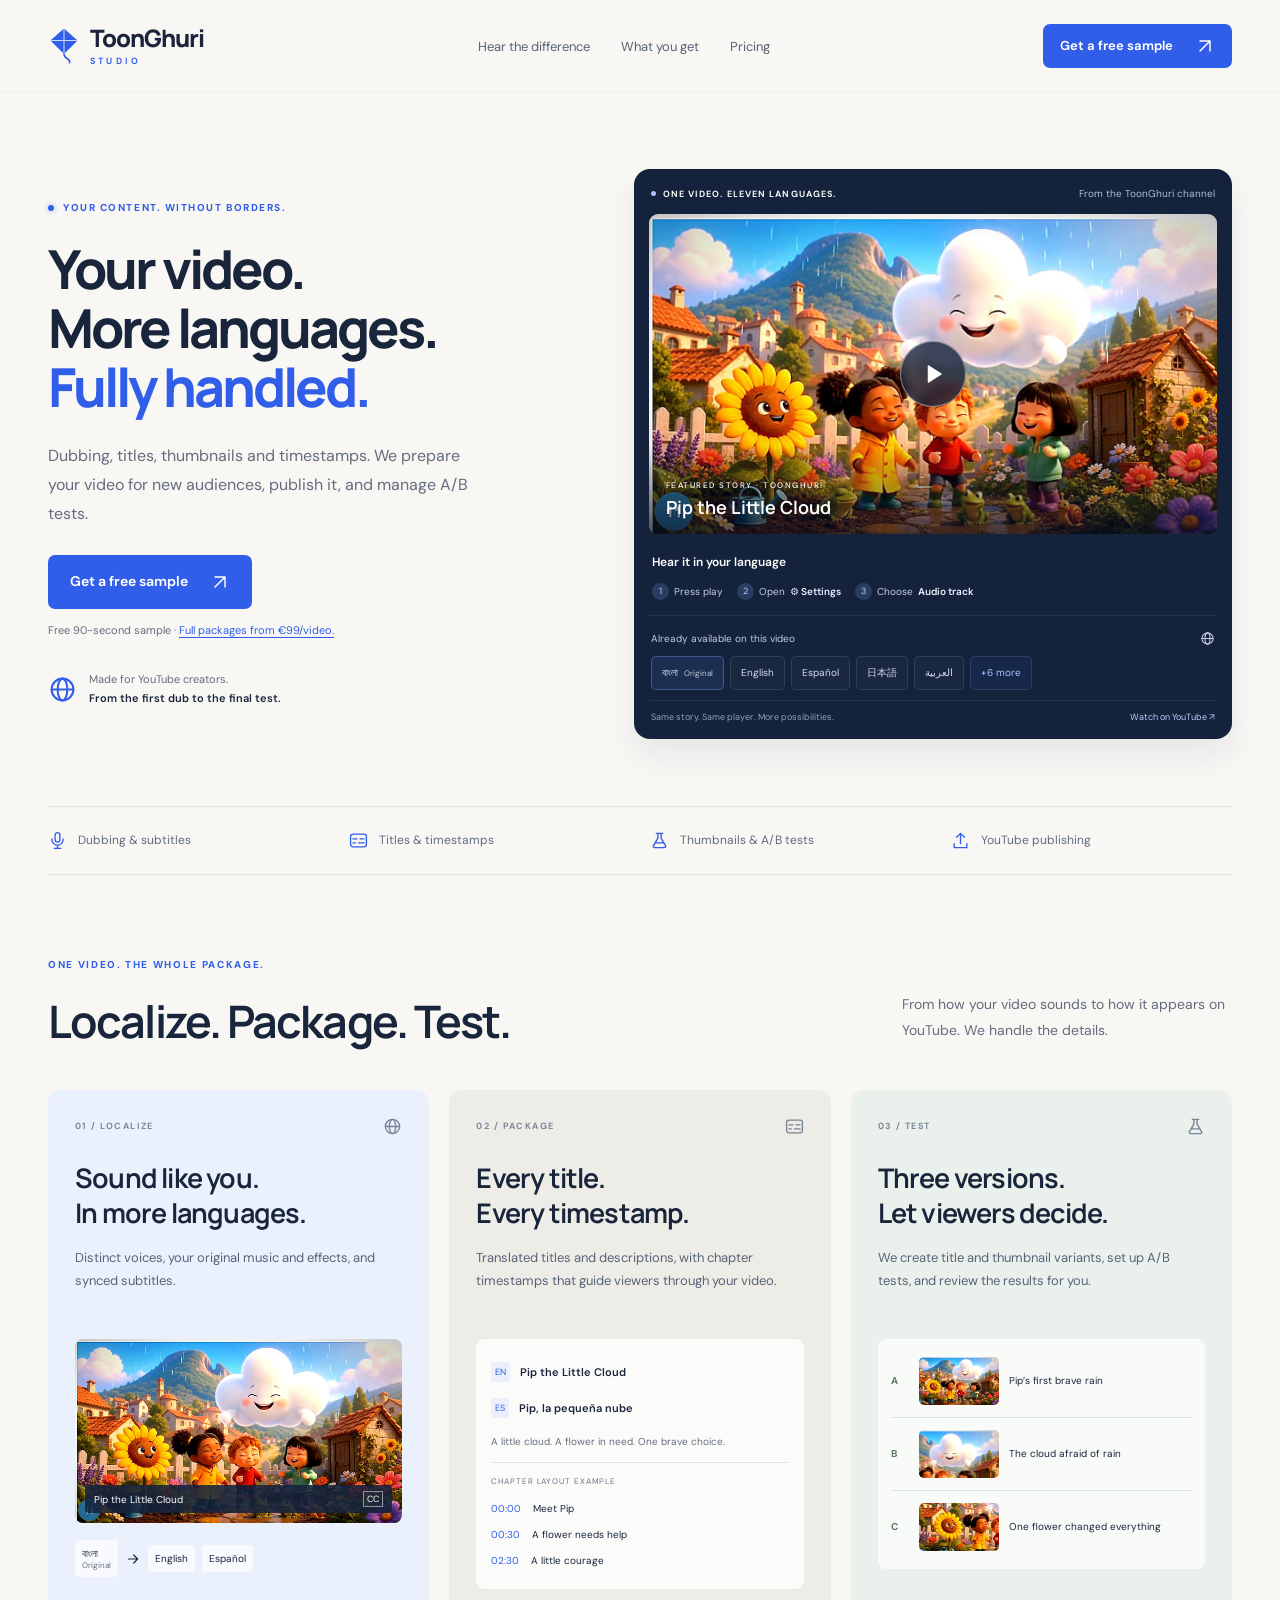
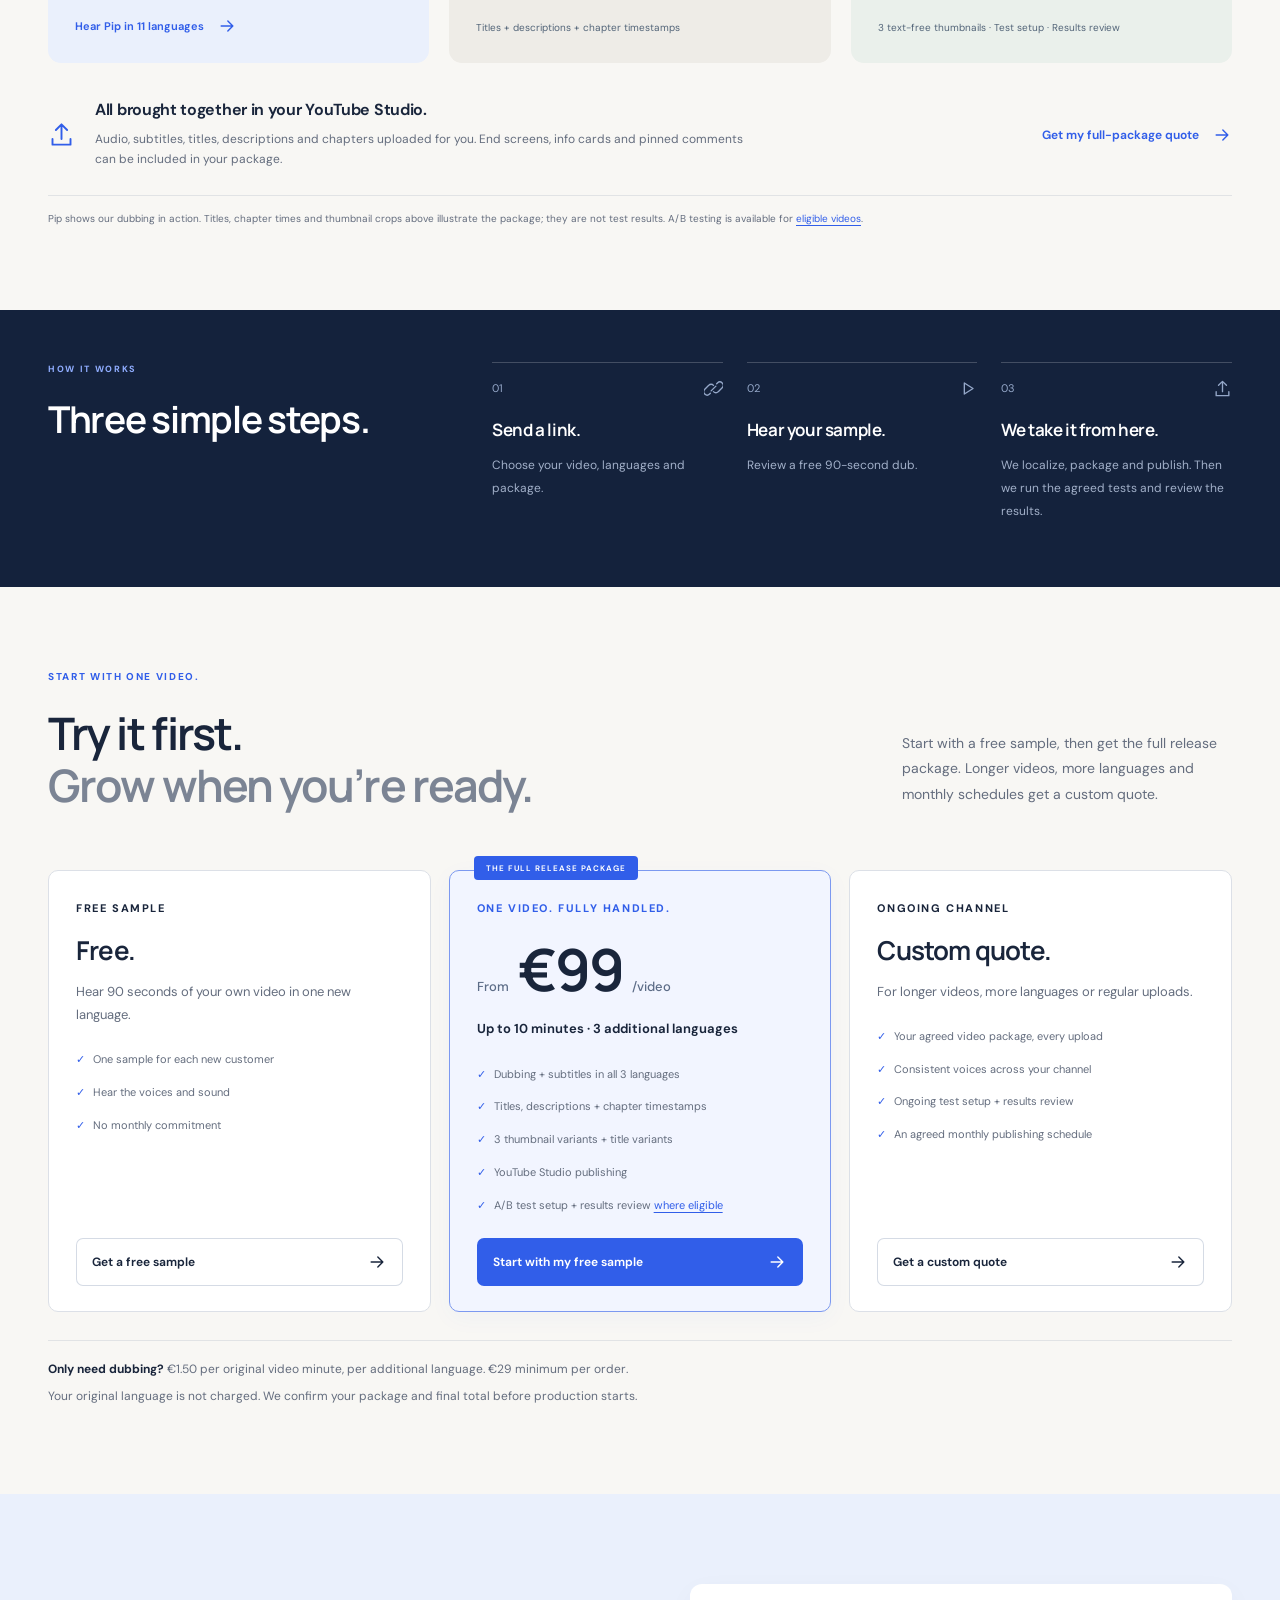
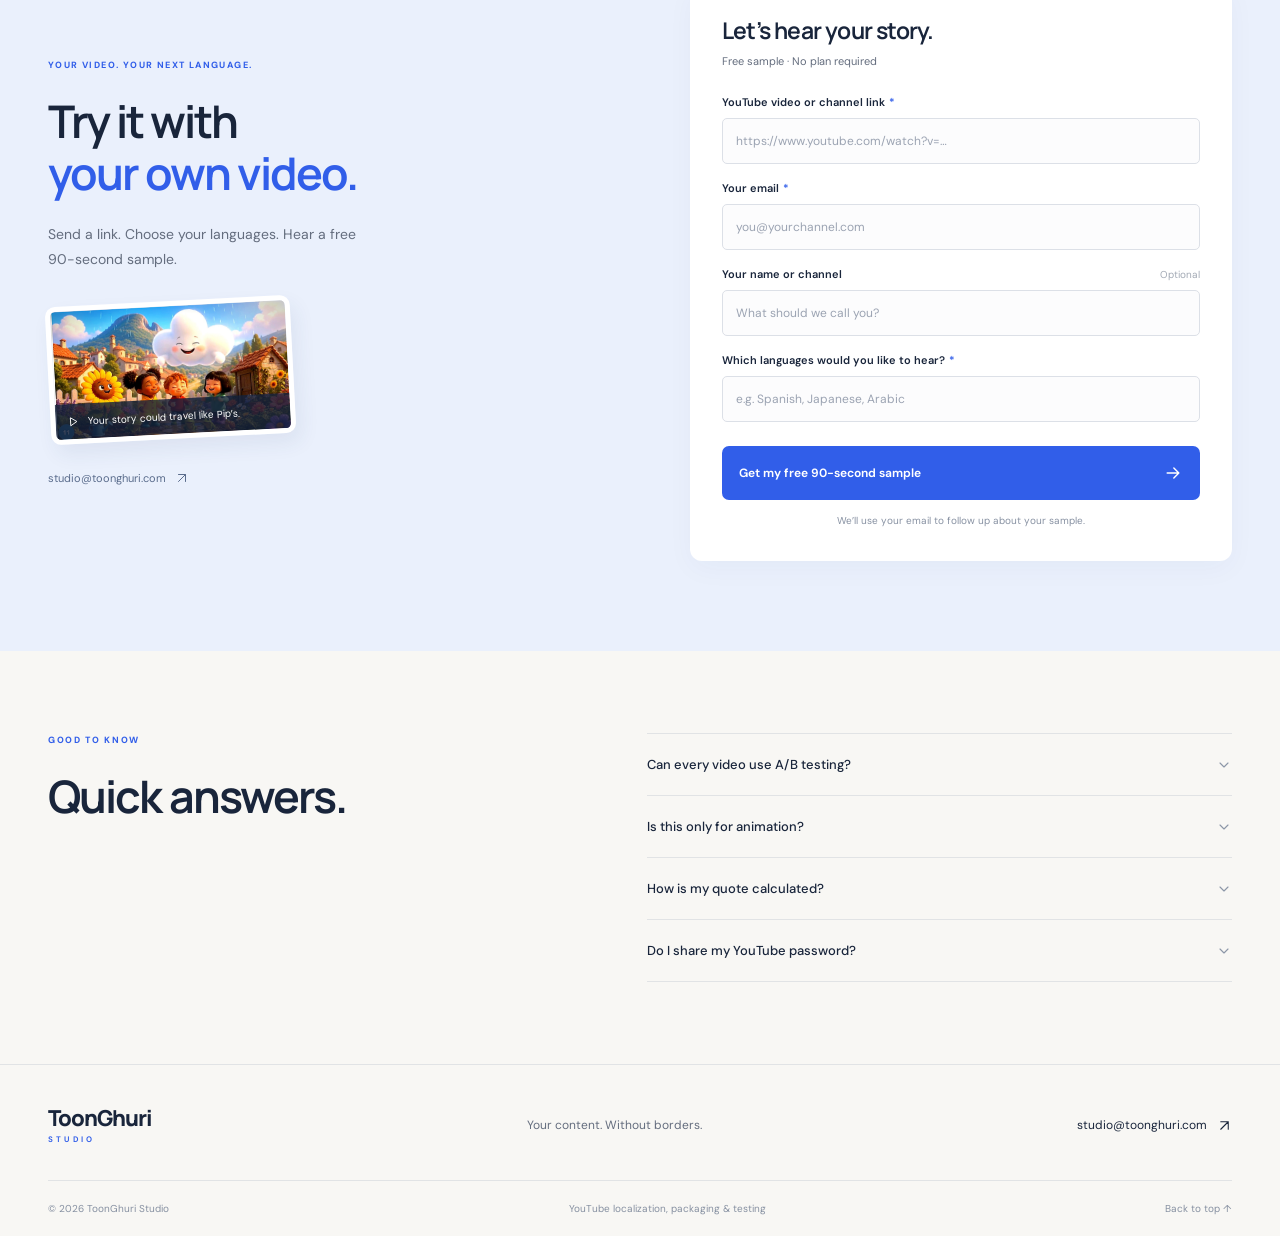
==== commit 9622dcd2: "Publish EUR 99 full release package and clear pricing scope" ====
--- a/index.html
+++ b/index.html
@@ -162,7 +162,7 @@
               <use href="#i-diagonal" /></svg
           ></a>
           <p class="micro-copy">
-            Start with a free 90-second sample. No plan required.
+            Free 90-second sample · <a href="#pricing">Full packages from €99/video.</a>
           </p>
           <div class="hero-note">
             <svg class="icon"><use href="#i-globe" /></svg
@@ -368,19 +368,19 @@
             </h2>
           </div>
           <p>
-            Choose dubbing on its own or the full release package. Your
-            quote covers the languages, assets and testing you need.
+            Start with a free sample, then get the full release package.
+            Longer videos, more languages and monthly schedules get a custom quote.
           </p>
         </div>
         <div class="pricing-grid">
           <article class="price-card">
             <p class="plan-name">FREE SAMPLE</p>
-            <h3 class="simple-plan-title">Hear the difference.</h3>
+            <h3 class="simple-plan-title">Free.</h3>
             <p class="simple-plan-description">
-              A 90-second sample of your own video.
+              Hear 90 seconds of your own video in one new language.
             </p>
             <ul>
-              <li>Your content and chosen language</li>
+              <li>One sample for each new customer</li>
               <li>Hear the voices and sound</li>
               <li>No monthly commitment</li>
             </ul>
@@ -389,30 +389,31 @@
             ></a>
           </article>
           <article class="price-card price-card-featured">
-            <span class="plan-badge">A SIMPLE WAY TO START</span>
-            <p class="plan-name">ONE VIDEO</p>
-            <h3 class="simple-plan-title">Start small.</h3>
-            <p class="simple-plan-description">
-              One video, with the services you need.
+            <span class="plan-badge">THE FULL RELEASE PACKAGE</span>
+            <p class="plan-name">ONE VIDEO. FULLY HANDLED.</p>
+            <h3 class="launch-price"><span>From</span> €99 <span>/video</span></h3>
+            <p class="simple-plan-description package-scope">
+              Up to 10 minutes · 3 additional languages
             </p>
             <ul>
-              <li>Dubbing + subtitles in your chosen languages</li>
+              <li>Dubbing + subtitles in all 3 languages</li>
               <li>Titles, descriptions + chapter timestamps</li>
-              <li>3 thumbnails + managed A/B testing</li>
+              <li>3 thumbnail variants + title variants</li>
               <li>YouTube Studio publishing</li>
+              <li>A/B test setup + results review <a href="#testing-faq">where eligible</a></li>
             </ul>
             <a
               href="#free-sample"
               class="button"
-              data-plan="One-video package · Quote dubbing, titles, timestamps, thumbnails, testing and publishing"
-              >Build my video package<svg class="icon"><use href="#i-arrow" /></svg
+              data-plan="Full release package · From €99/video · Up to 10 minutes and 3 additional languages · Dubbing, subtitles, titles, descriptions, timestamps, 3 thumbnail variants, publishing and eligible A/B testing"
+              >Start with my free sample<svg class="icon"><use href="#i-arrow" /></svg
             ></a>
           </article>
           <article class="price-card">
             <p class="plan-name">ONGOING CHANNEL</p>
-            <h3 class="simple-plan-title">Keep creating.</h3>
+            <h3 class="simple-plan-title">Custom quote.</h3>
             <p class="simple-plan-description">
-              A monthly quote for your upload schedule.
+              For longer videos, more languages or regular uploads.
             </p>
             <ul>
               <li>Your agreed video package, every upload</li>
@@ -423,11 +424,15 @@
             <a
               href="#free-sample"
               class="button button-secondary"
-              data-plan="Ongoing channel · Request a monthly quote after my free sample"
-              >Discuss a monthly plan<svg class="icon">
+              data-plan="Custom project or monthly plan · Please quote my video length, languages and publishing schedule"
+              >Get a custom quote<svg class="icon">
                 <use href="#i-arrow" /></svg
             ></a>
           </article>
+        </div>
+        <div class="pricing-details">
+          <p><strong>Only need dubbing?</strong> €1.50 per original video minute, per additional language. €29 minimum per order.</p>
+          <p>Your original language is not charged. We confirm your package and final total before production starts.</p>
         </div>
       </section>
       <section
@@ -571,9 +576,13 @@
               </svg>
             </summary>
             <p>
-              Dubbing depends on video length and languages. Packaging and testing
-              depend on the titles, thumbnails, publishing work and follow-up included.
-              You get one clear total before production starts.
+              The full release package starts at €99 per video for up to 10 minutes
+              and 3 additional languages. It includes dubbing, subtitles, translated
+              titles and descriptions, chapter timestamps, 3 thumbnail variants,
+              title variants, publishing, and A/B test setup and results review where eligible.
+              Longer videos, more languages and ongoing schedules receive a custom quote.
+              Dubbing alone is €1.50 per original minute per additional language,
+              with a €29 minimum per order. We confirm your total before starting.
             </p>
           </details>
           <details>
--- a/assets/styles.css
+++ b/assets/styles.css
@@ -2470,6 +2470,37 @@
   line-height: 1.8;
   margin: 0;
 }
+.launch-price {
+  display: flex;
+  align-items: baseline;
+  gap: 9px;
+  font-size: 58px;
+  line-height: 1.15;
+  letter-spacing: -2px;
+  margin: 9px 0 15px;
+}
+.launch-price > span {
+  font-family: "DM Sans", sans-serif;
+  font-size: 13px;
+  letter-spacing: 0;
+  font-weight: 500;
+  color: #5c6c87;
+}
+.package-scope {
+  font-weight: 650;
+  color: var(--ink);
+}
+.pricing-details {
+  border-top: 1px solid var(--line);
+  margin-top: 28px;
+  padding-top: 18px;
+  color: var(--muted);
+  font-size: 12px;
+  line-height: 1.8;
+}
+.pricing-details p { margin: 0 0 5px; }
+.pricing-details strong { color: var(--ink); }
+.price-card li a, .micro-copy a { color: var(--blue); text-decoration: underline; text-underline-offset: 3px; }
 .workflow-section {
   padding-block: 52px;
 }
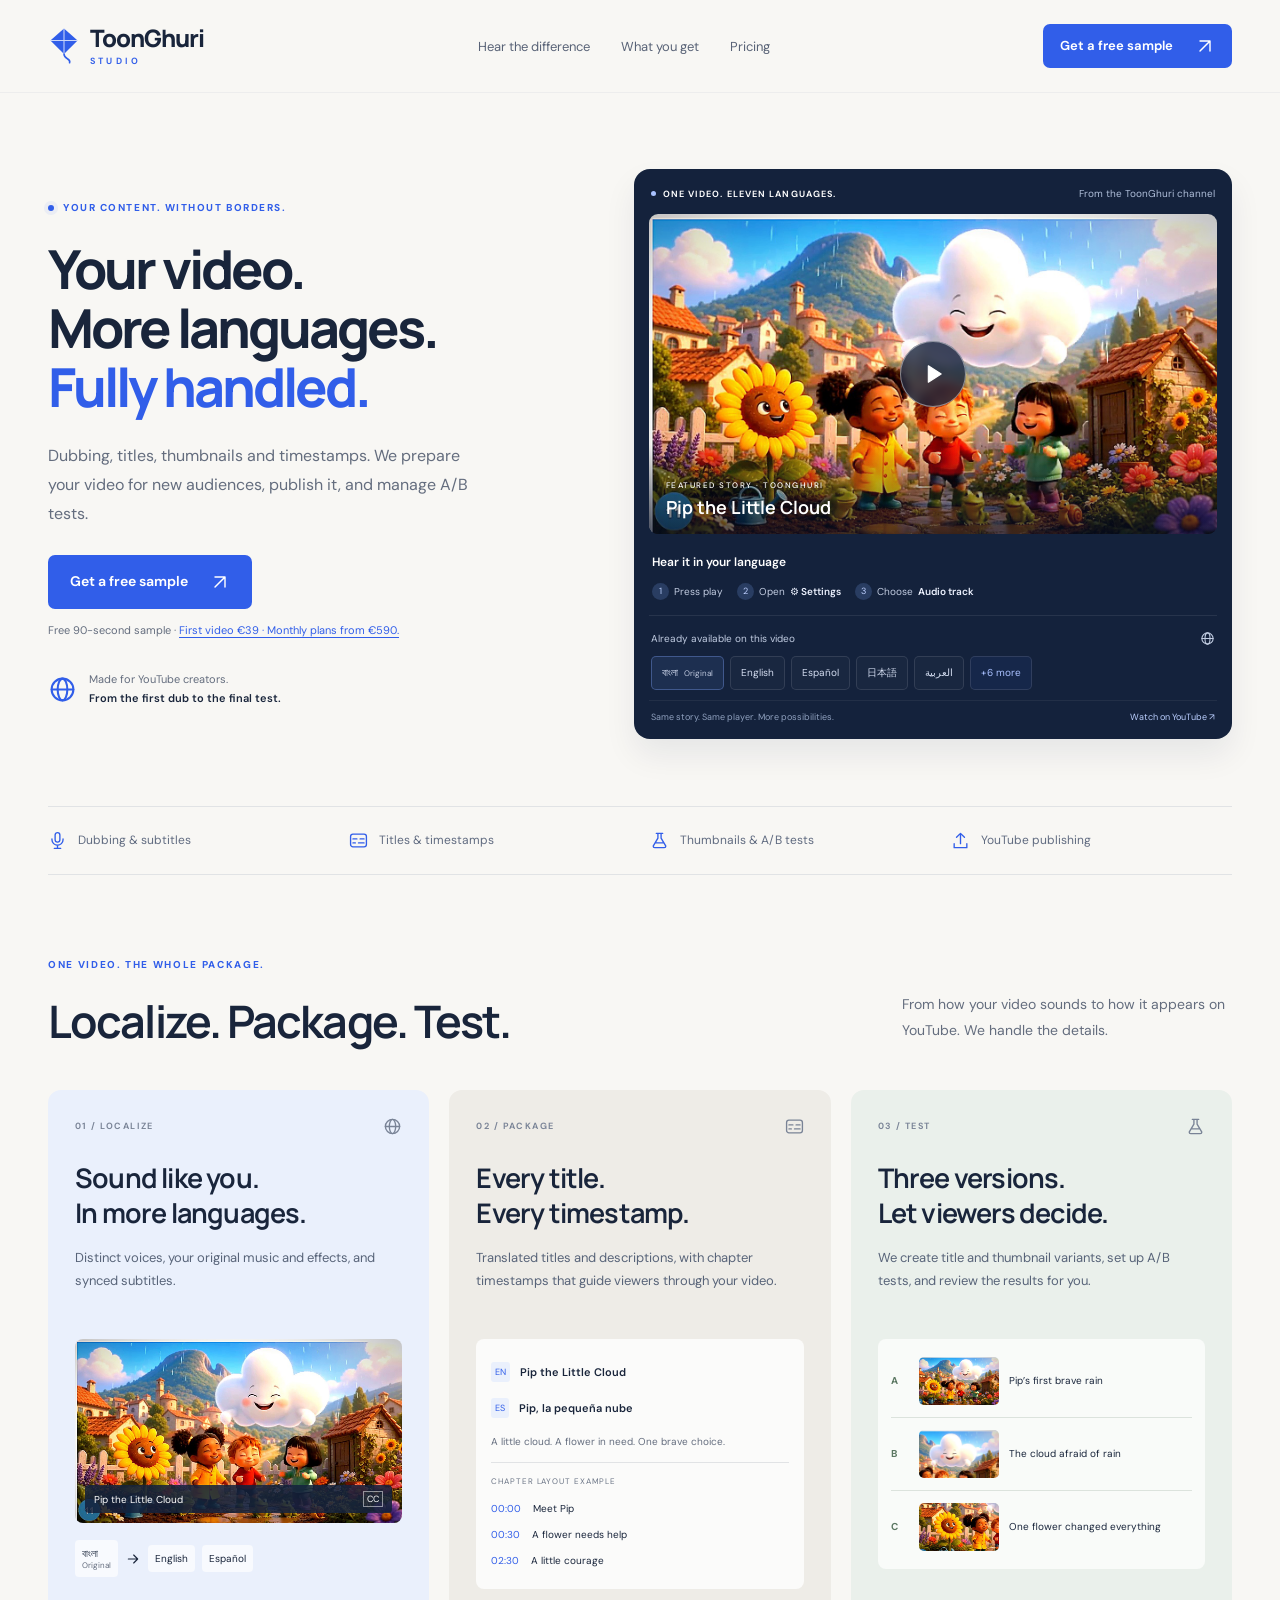
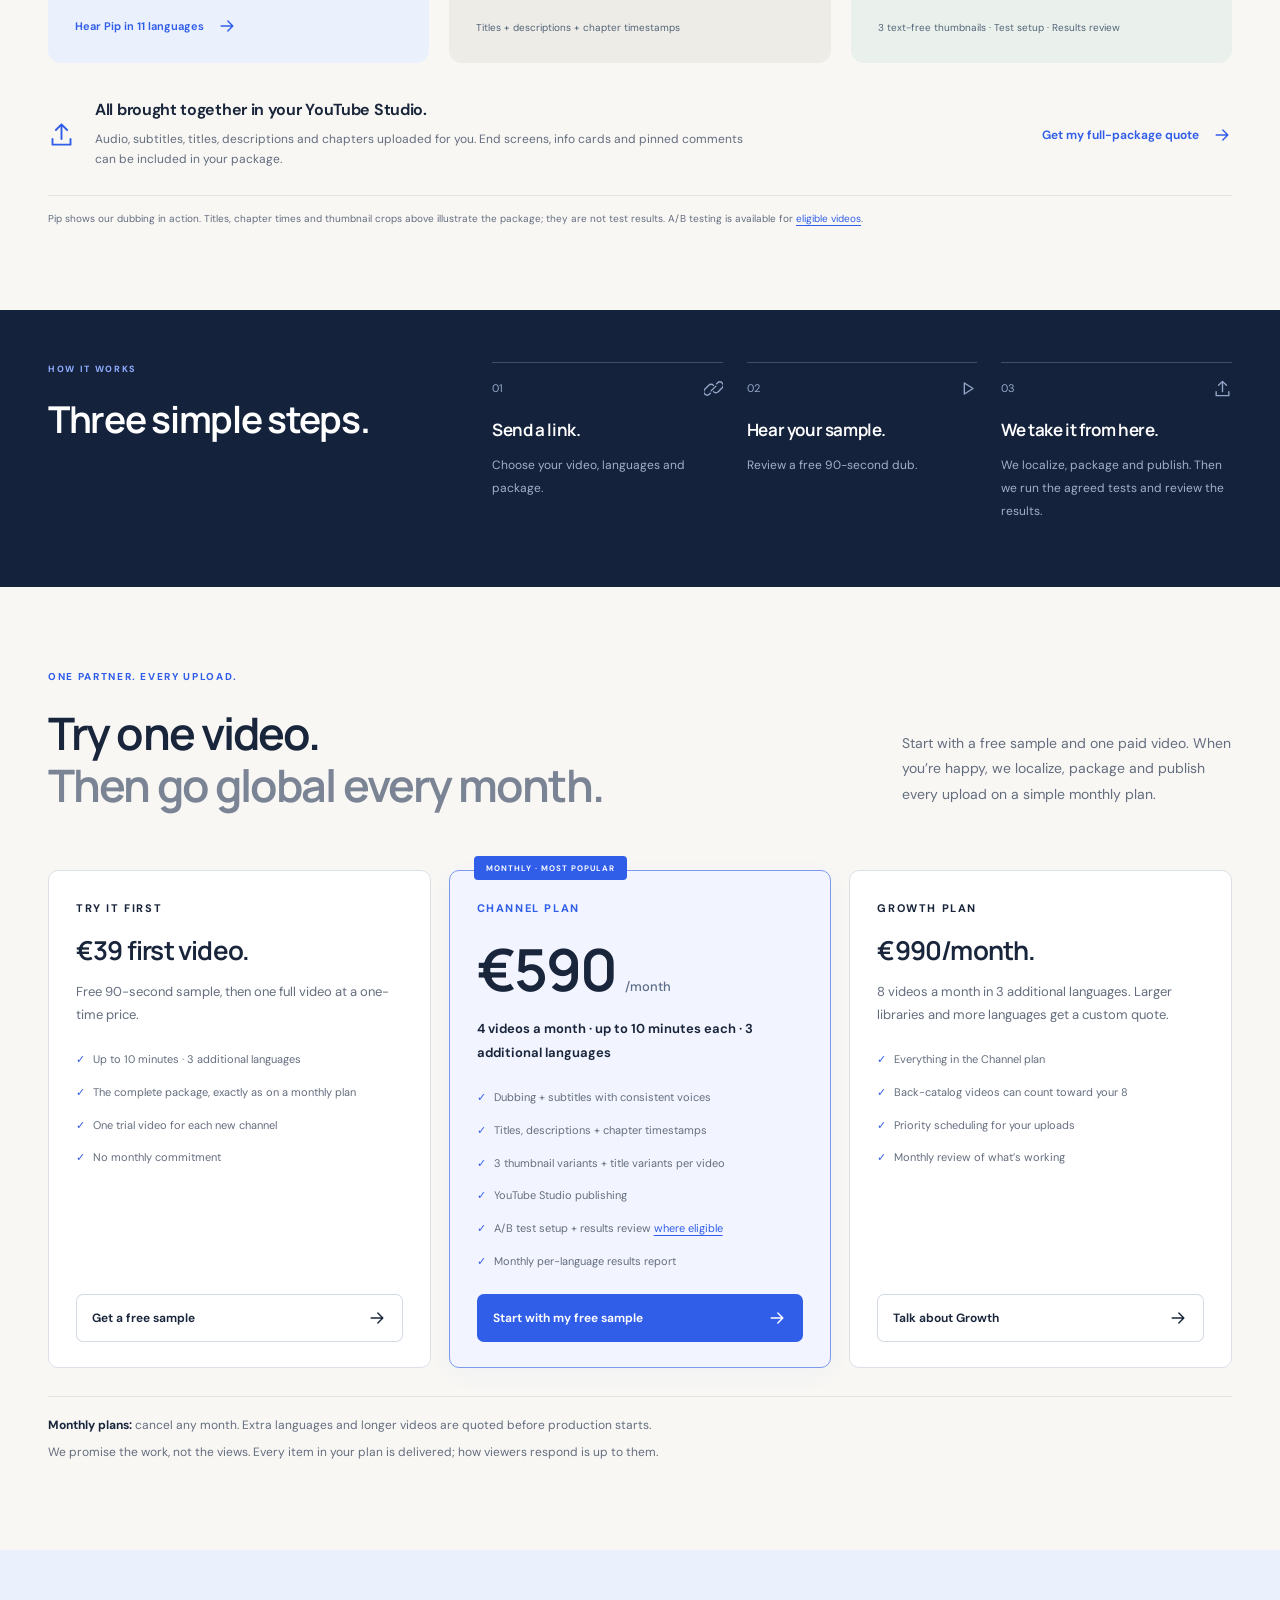
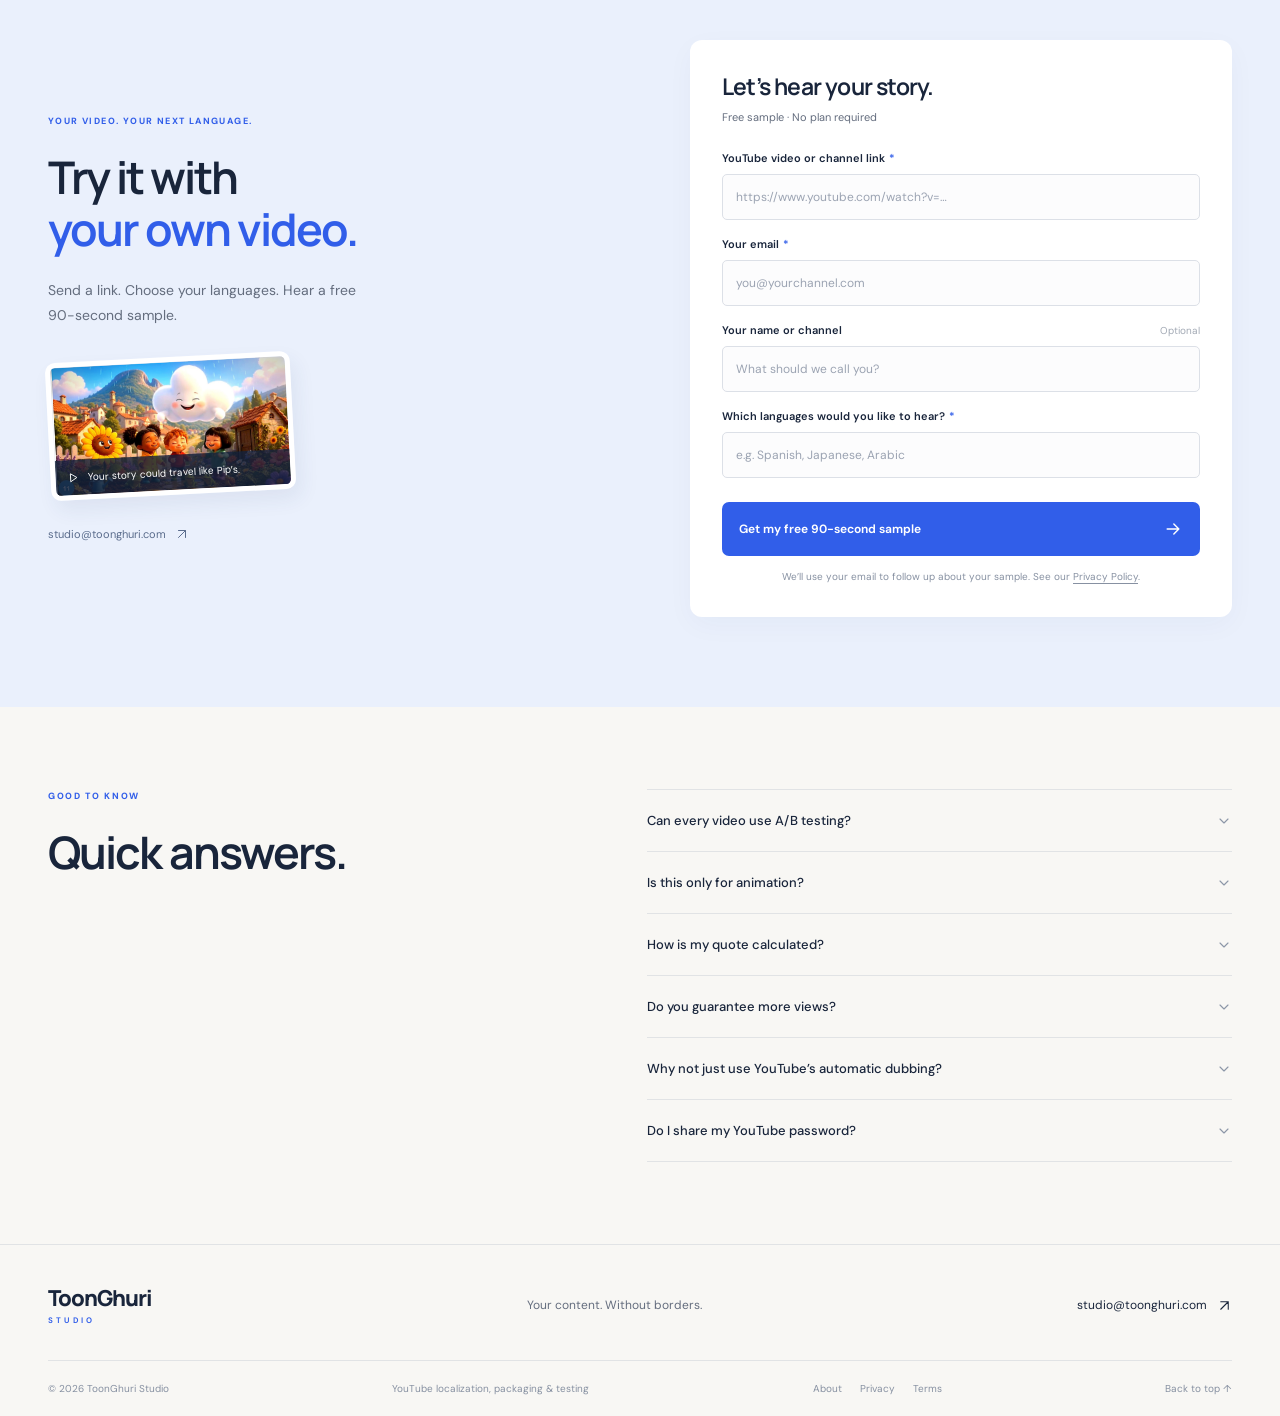
==== commit 2e078eb3: "Monthly plans (EUR 39 trial, EUR 590/990 per month), honest no-views promise, auto-dub FAQ, About/Pr" ====
--- a/index.html
+++ b/index.html
@@ -162,7 +162,7 @@
               <use href="#i-diagonal" /></svg
           ></a>
           <p class="micro-copy">
-            Free 90-second sample · <a href="#pricing">Full packages from €99/video.</a>
+            Free 90-second sample · <a href="#pricing">First video €39 · Monthly plans from €590.</a>
           </p>
           <div class="hero-note">
             <svg class="icon"><use href="#i-globe" /></svg
@@ -360,79 +360,84 @@
       >
         <div class="section-heading">
           <div>
-            <p class="eyebrow">START WITH ONE VIDEO.</p>
+            <p class="eyebrow">ONE PARTNER. EVERY UPLOAD.</p>
             <h2 id="pricing-heading">
-              Try it first.<br /><span class="text-soft"
-                >Grow when you’re ready.</span
+              Try one video.<br /><span class="text-soft"
+                >Then go global every month.</span
               >
             </h2>
           </div>
           <p>
-            Start with a free sample, then get the full release package.
-            Longer videos, more languages and monthly schedules get a custom quote.
+            Start with a free sample and one paid video. When you’re happy, we
+            localize, package and publish every upload on a simple monthly plan.
           </p>
         </div>
         <div class="pricing-grid">
           <article class="price-card">
-            <p class="plan-name">FREE SAMPLE</p>
-            <h3 class="simple-plan-title">Free.</h3>
+            <p class="plan-name">TRY IT FIRST</p>
+            <h3 class="simple-plan-title">€39 first video.</h3>
             <p class="simple-plan-description">
-              Hear 90 seconds of your own video in one new language.
+              Free 90-second sample, then one full video at a one-time price.
             </p>
             <ul>
-              <li>One sample for each new customer</li>
-              <li>Hear the voices and sound</li>
+              <li>Up to 10 minutes · 3 additional languages</li>
+              <li>The complete package, exactly as on a monthly plan</li>
+              <li>One trial video for each new channel</li>
               <li>No monthly commitment</li>
             </ul>
-            <a href="#free-sample" class="button button-secondary"
+            <a
+              href="#free-sample"
+              class="button button-secondary"
+              data-plan="Try it first · Free sample, then first video €39 (up to 10 minutes, 3 additional languages)"
               >Get a free sample<svg class="icon"><use href="#i-arrow" /></svg
             ></a>
           </article>
           <article class="price-card price-card-featured">
-            <span class="plan-badge">THE FULL RELEASE PACKAGE</span>
-            <p class="plan-name">ONE VIDEO. FULLY HANDLED.</p>
-            <h3 class="launch-price"><span>From</span> €99 <span>/video</span></h3>
+            <span class="plan-badge">MONTHLY · MOST POPULAR</span>
+            <p class="plan-name">CHANNEL PLAN</p>
+            <h3 class="launch-price">€590 <span>/month</span></h3>
             <p class="simple-plan-description package-scope">
-              Up to 10 minutes · 3 additional languages
+              4 videos a month · up to 10 minutes each · 3 additional languages
             </p>
             <ul>
-              <li>Dubbing + subtitles in all 3 languages</li>
+              <li>Dubbing + subtitles with consistent voices</li>
               <li>Titles, descriptions + chapter timestamps</li>
-              <li>3 thumbnail variants + title variants</li>
+              <li>3 thumbnail variants + title variants per video</li>
               <li>YouTube Studio publishing</li>
               <li>A/B test setup + results review <a href="#testing-faq">where eligible</a></li>
+              <li>Monthly per-language results report</li>
             </ul>
             <a
               href="#free-sample"
               class="button"
-              data-plan="Full release package · From €99/video · Up to 10 minutes and 3 additional languages · Dubbing, subtitles, titles, descriptions, timestamps, 3 thumbnail variants, publishing and eligible A/B testing"
+              data-plan="Channel plan · €590/month · 4 videos up to 10 minutes, 3 additional languages, full package and monthly report"
               >Start with my free sample<svg class="icon"><use href="#i-arrow" /></svg
             ></a>
           </article>
           <article class="price-card">
-            <p class="plan-name">ONGOING CHANNEL</p>
-            <h3 class="simple-plan-title">Custom quote.</h3>
+            <p class="plan-name">GROWTH PLAN</p>
+            <h3 class="simple-plan-title">€990/month.</h3>
             <p class="simple-plan-description">
-              For longer videos, more languages or regular uploads.
+              8 videos a month in 3 additional languages. Larger libraries and more languages get a custom quote.
             </p>
             <ul>
-              <li>Your agreed video package, every upload</li>
-              <li>Consistent voices across your channel</li>
-              <li>Ongoing test setup + results review</li>
-              <li>An agreed monthly publishing schedule</li>
+              <li>Everything in the Channel plan</li>
+              <li>Back-catalog videos can count toward your 8</li>
+              <li>Priority scheduling for your uploads</li>
+              <li>Monthly review of what’s working</li>
             </ul>
             <a
               href="#free-sample"
               class="button button-secondary"
-              data-plan="Custom project or monthly plan · Please quote my video length, languages and publishing schedule"
-              >Get a custom quote<svg class="icon">
+              data-plan="Growth plan · €990/month · 8 videos, 3 additional languages · or custom quote for more videos/languages"
+              >Talk about Growth<svg class="icon">
                 <use href="#i-arrow" /></svg
             ></a>
           </article>
         </div>
         <div class="pricing-details">
-          <p><strong>Only need dubbing?</strong> €1.50 per original video minute, per additional language. €29 minimum per order.</p>
-          <p>Your original language is not charged. We confirm your package and final total before production starts.</p>
+          <p><strong>Monthly plans:</strong> cancel any month. Extra languages and longer videos are quoted before production starts.</p>
+          <p>We promise the work, not the views. Every item in your plan is delivered; how viewers respond is up to them.</p>
         </div>
       </section>
       <section
@@ -534,6 +539,7 @@
             </button>
             <p class="form-small">
               We’ll use your email to follow up about your sample.
+              See our <a href="privacy.html">Privacy Policy</a>.
             </p>
             <div id="form-result" class="form-result" role="status" hidden>
               <p id="form-result-text"></p>
@@ -576,14 +582,23 @@
               </svg>
             </summary>
             <p>
-              The full release package starts at €99 per video for up to 10 minutes
-              and 3 additional languages. It includes dubbing, subtitles, translated
-              titles and descriptions, chapter timestamps, 3 thumbnail variants,
-              title variants, publishing, and A/B test setup and results review where eligible.
-              Longer videos, more languages and ongoing schedules receive a custom quote.
-              Dubbing alone is €1.50 per original minute per additional language,
-              with a €29 minimum per order. We confirm your total before starting.
-            </p>
+              Your first video is €39 for up to 10 minutes and 3 additional languages.
+              The Channel plan is €590/month for 4 videos and the Growth plan is
+              €990/month for 8 videos, each up to 10 minutes in 3 additional languages,
+              with the full package: dubbing, subtitles, translated titles and descriptions,
+              chapter timestamps, 3 thumbnail variants, title variants, publishing, A/B test
+              setup and results review where eligible, and a monthly results report.
+              Longer videos, more languages and larger libraries receive a custom quote.
+              We confirm your total before starting.
+            </p>
+          </details>
+          <details>
+            <summary>Do you guarantee more views?<svg class="icon"><use href="#i-chevron" /></svg></summary>
+            <p>No, and nobody honestly can. Views depend on your content, your audience and YouTube. We guarantee the work: dubbed audio, subtitles, translated titles, descriptions and chapters, thumbnail and title variants, publishing, and test setup where eligible. Then we show you what happened, including tests with no clear winner.</p>
+          </details>
+          <details>
+            <summary>Why not just use YouTube’s automatic dubbing?<svg class="icon"><use href="#i-chevron" /></svg></summary>
+            <p>Where it’s available, YouTube’s automatic dubbing covers the audio. We handle the whole release: distinct voices with your original music and effects, synced subtitles, translated titles, descriptions and chapters, thumbnail and title variants, and publishing and testing in your YouTube Studio.</p>
           </details>
           <details>
             <summary>
@@ -612,6 +627,7 @@
       <div class="container footer-bottom">
         <span>© <span id="copyright-year">2026</span> ToonGhuri Studio</span
         ><span>YouTube localization, packaging &amp; testing</span
+        ><nav class="footer-links" aria-label="Company and legal"><a href="about.html">About</a><a href="privacy.html">Privacy</a><a href="terms.html">Terms</a></nav
         ><a href="#top">Back to top ↑</a>
       </div>
     </footer>
--- a/assets/styles.css
+++ b/assets/styles.css
@@ -2675,3 +2675,100 @@
   .publishing-strip > .text-button { margin-left: 42px; }
   .value-strip > span { align-items: flex-start; line-height: 1.5; }
 }
+/* Trust pages: About, Privacy, Terms */
+.legal-page {
+  max-width: 760px;
+  padding-block: 72px 100px;
+}
+.legal-page h1 {
+  font-family: Manrope, sans-serif;
+  font-size: clamp(34px, 4vw, 48px);
+  font-weight: 650;
+  letter-spacing: -1.6px;
+  line-height: 1.15;
+  margin: 0 0 14px;
+}
+.legal-page h2 {
+  font-size: clamp(22px, 2.2vw, 27px);
+  letter-spacing: -0.7px;
+  margin: 46px 0 12px;
+}
+.legal-page p,
+.legal-page li {
+  font-size: 15px;
+  line-height: 1.75;
+  color: #36415a;
+}
+.legal-page p {
+  margin: 0 0 14px;
+}
+.legal-page ul {
+  margin: 0 0 14px;
+  padding-left: 20px;
+}
+.legal-page li + li {
+  margin-top: 6px;
+}
+.legal-page strong {
+  color: var(--ink);
+}
+.legal-page a:not(.button) {
+  color: var(--blue);
+  text-decoration: underline;
+  text-underline-offset: 3px;
+}
+.legal-page .legal-lead {
+  font-size: 17px;
+  color: var(--ink);
+}
+.legal-page .legal-meta {
+  font-size: 13px;
+  color: var(--muted);
+  margin-bottom: 30px;
+}
+.placeholder {
+  background: #fff1bf;
+  color: #6a4b00;
+  border-radius: 4px;
+  padding: 0 4px;
+  font-weight: 600;
+}
+.about-cta {
+  margin-top: 48px;
+  padding: 28px;
+  border-radius: var(--radius);
+  background: var(--soft);
+}
+.about-cta > p:first-child {
+  font-family: Manrope, sans-serif;
+  font-size: 19px;
+  font-weight: 650;
+  color: var(--ink);
+}
+.about-cta .legal-meta {
+  margin: 16px 0 0;
+}
+.footer-links {
+  display: flex;
+  gap: 18px;
+}
+.footer-links a:hover,
+.form-small a:hover {
+  color: var(--blue);
+}
+.form-small a {
+  text-decoration: underline;
+  text-underline-offset: 3px;
+}
+@media (max-width: 600px) {
+  .legal-page {
+    padding-block: 44px 72px;
+  }
+  .legal-page p,
+  .legal-page li {
+    font-size: 14px;
+  }
+  .about-cta {
+    padding: 22px;
+  }
+}
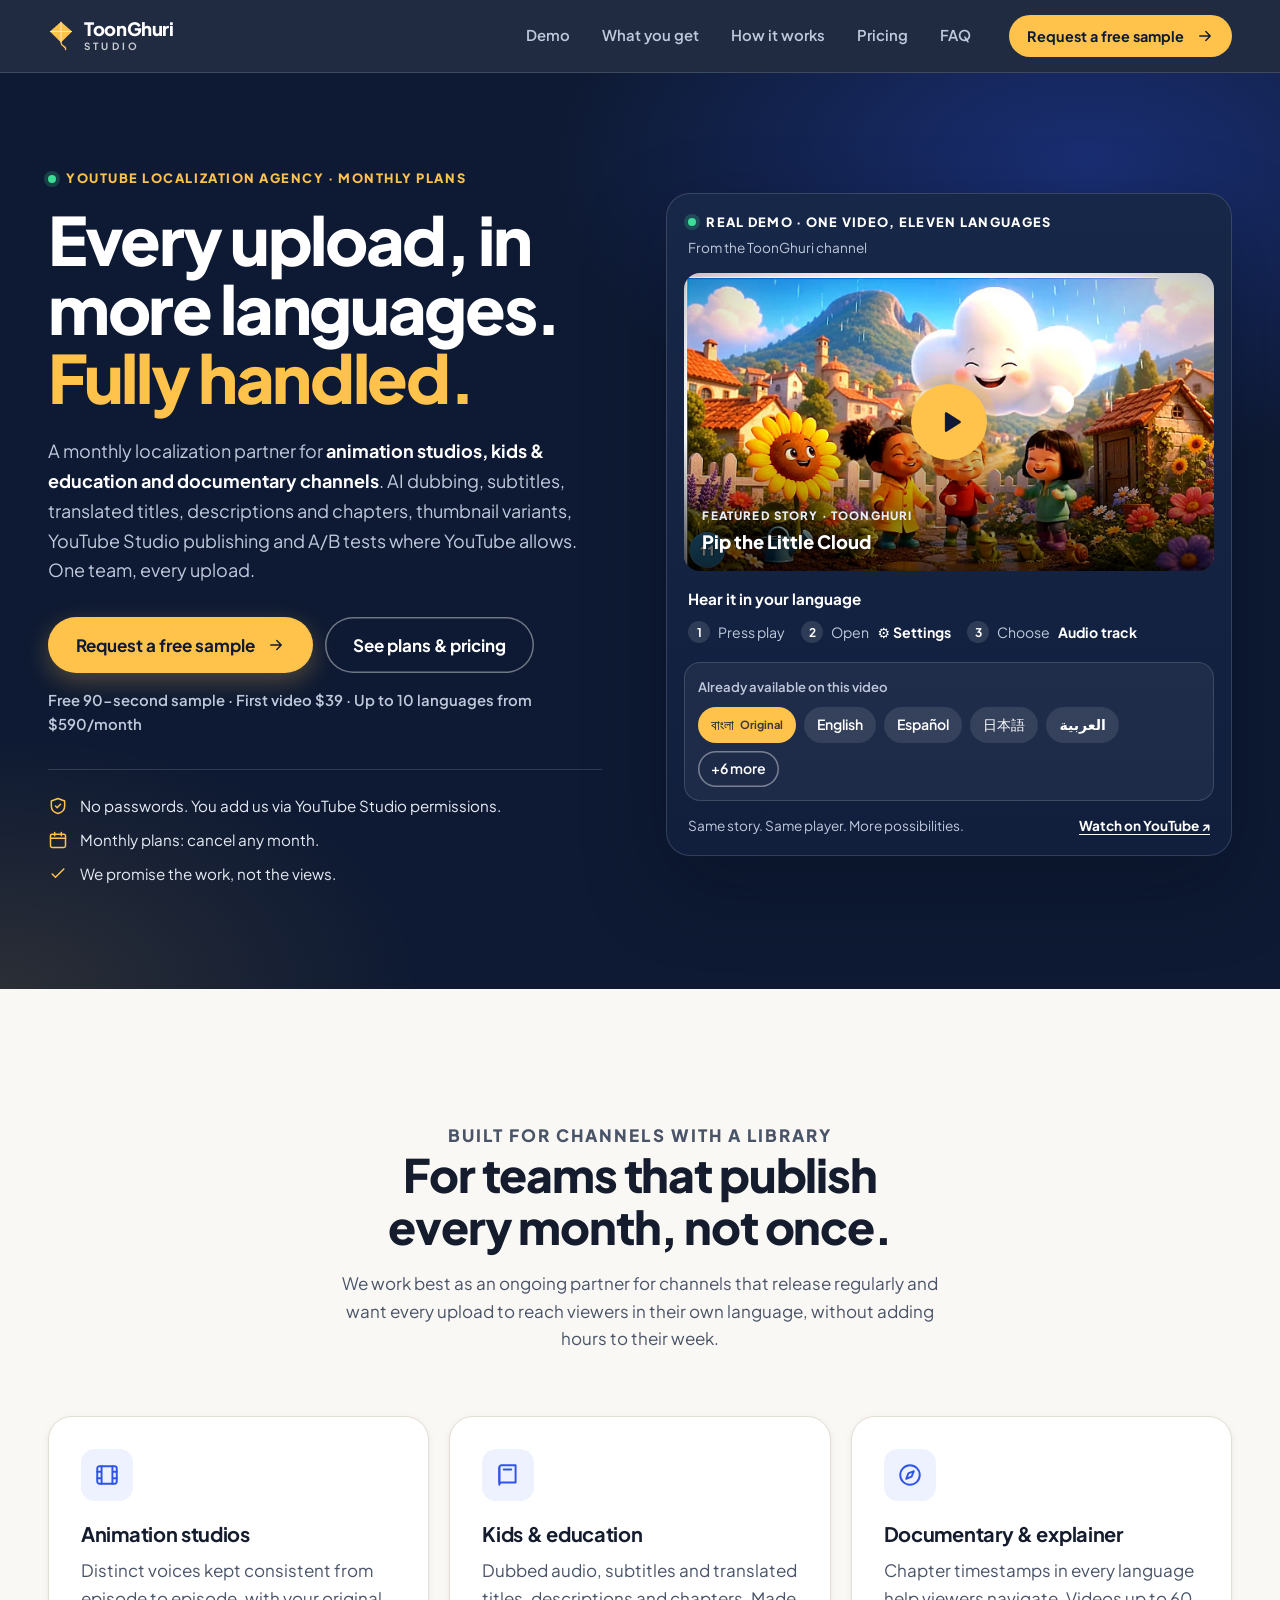
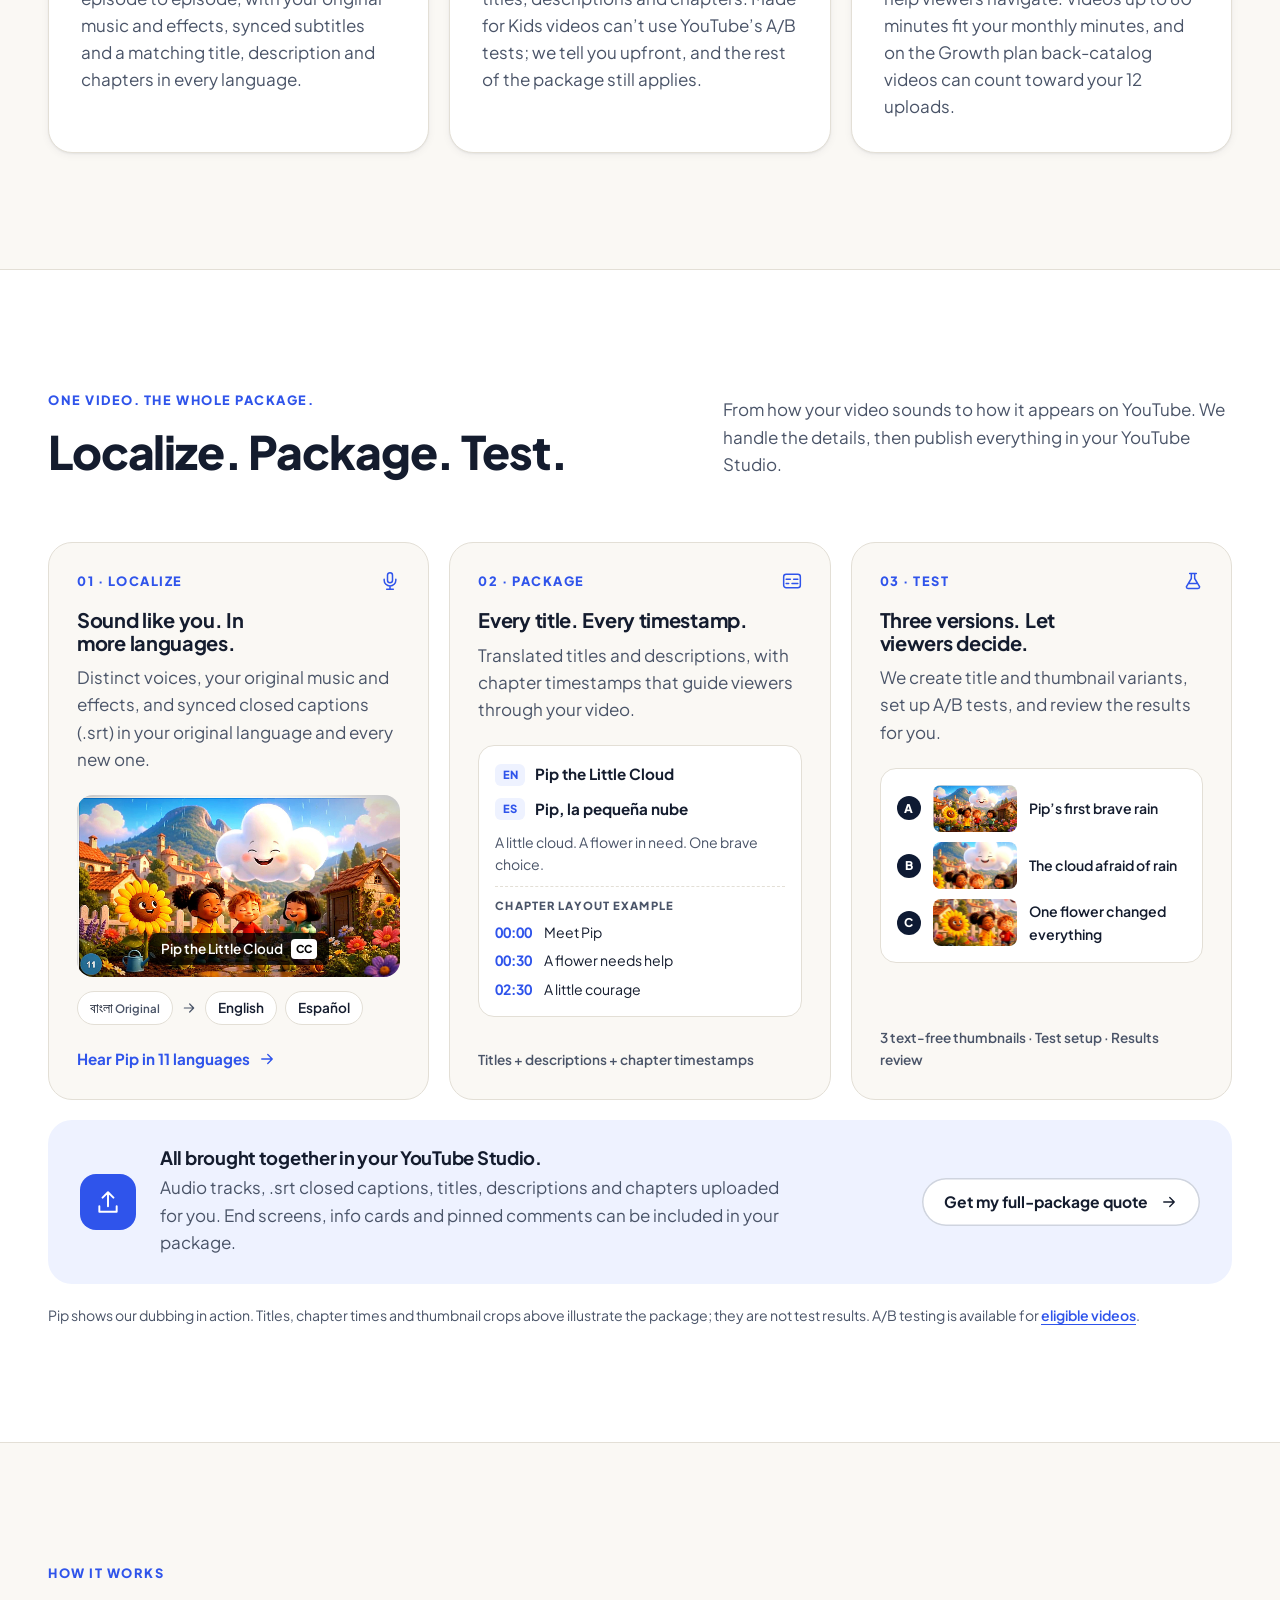
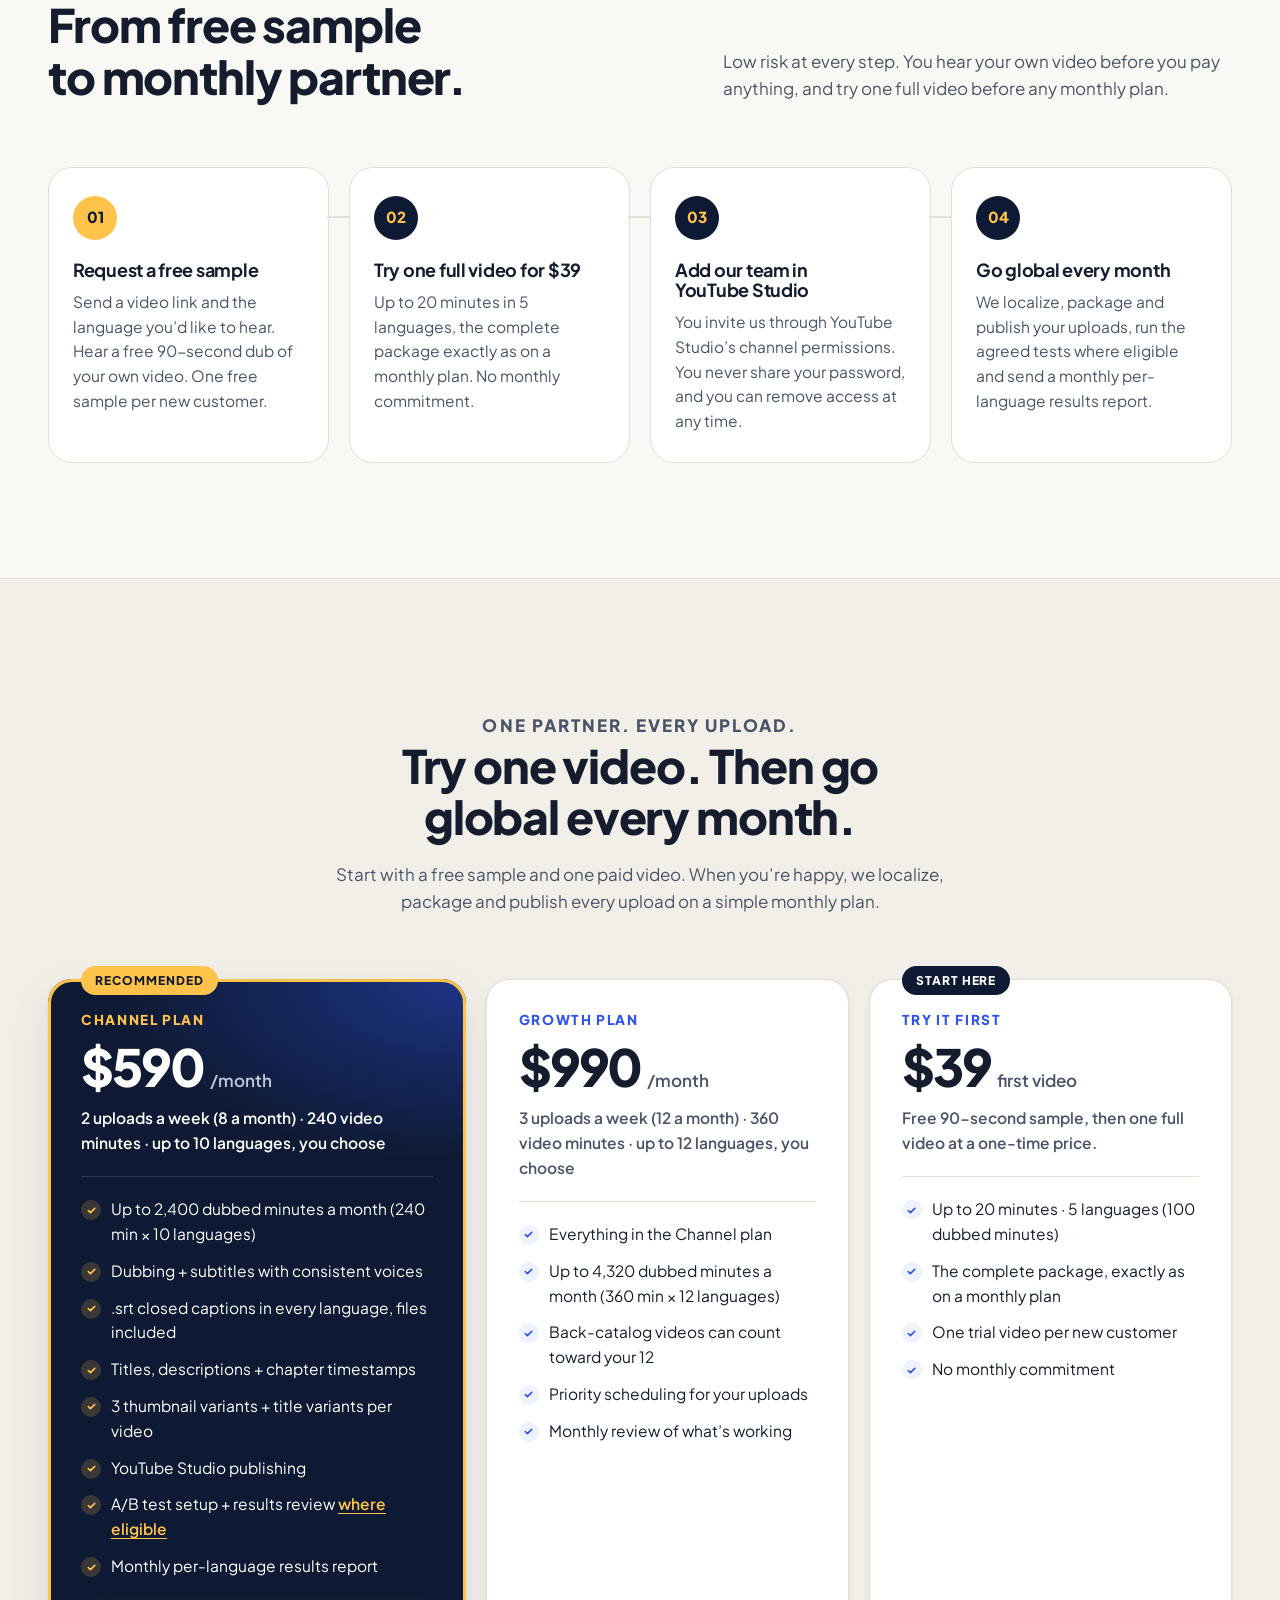
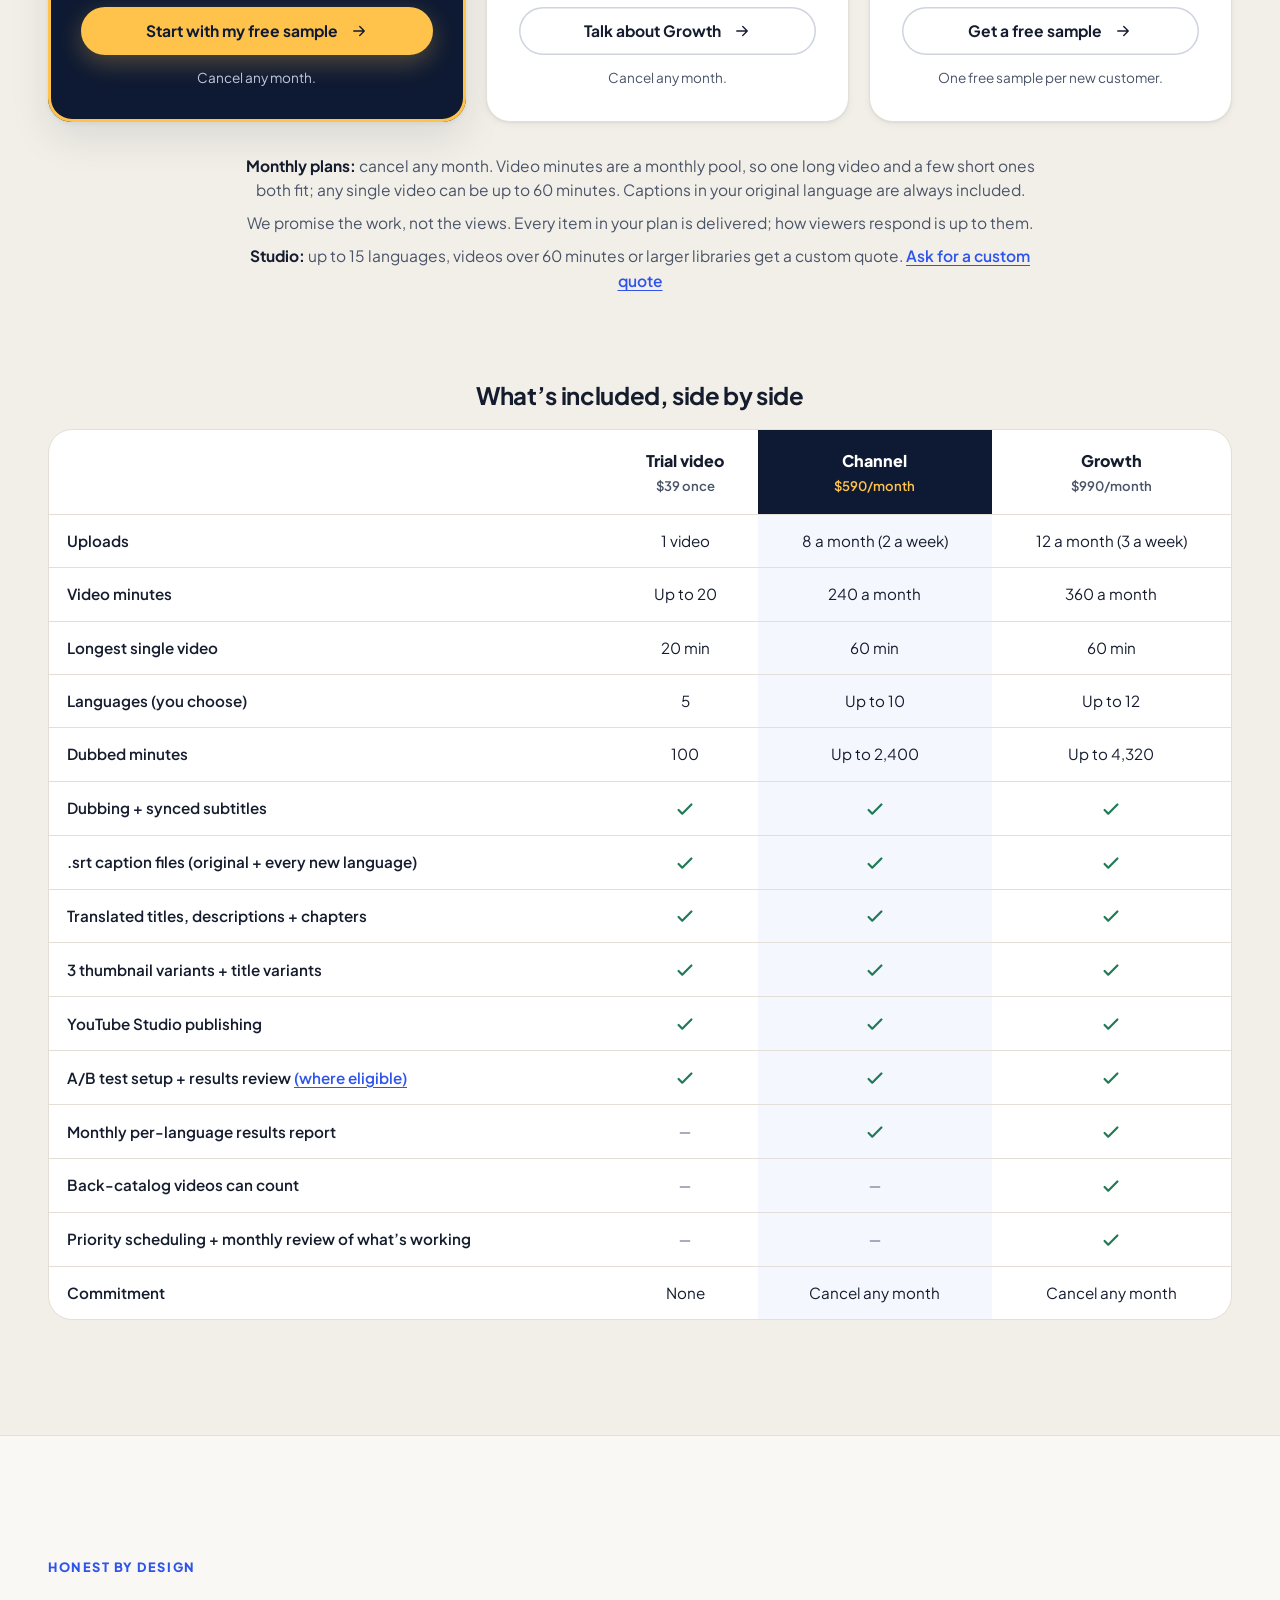
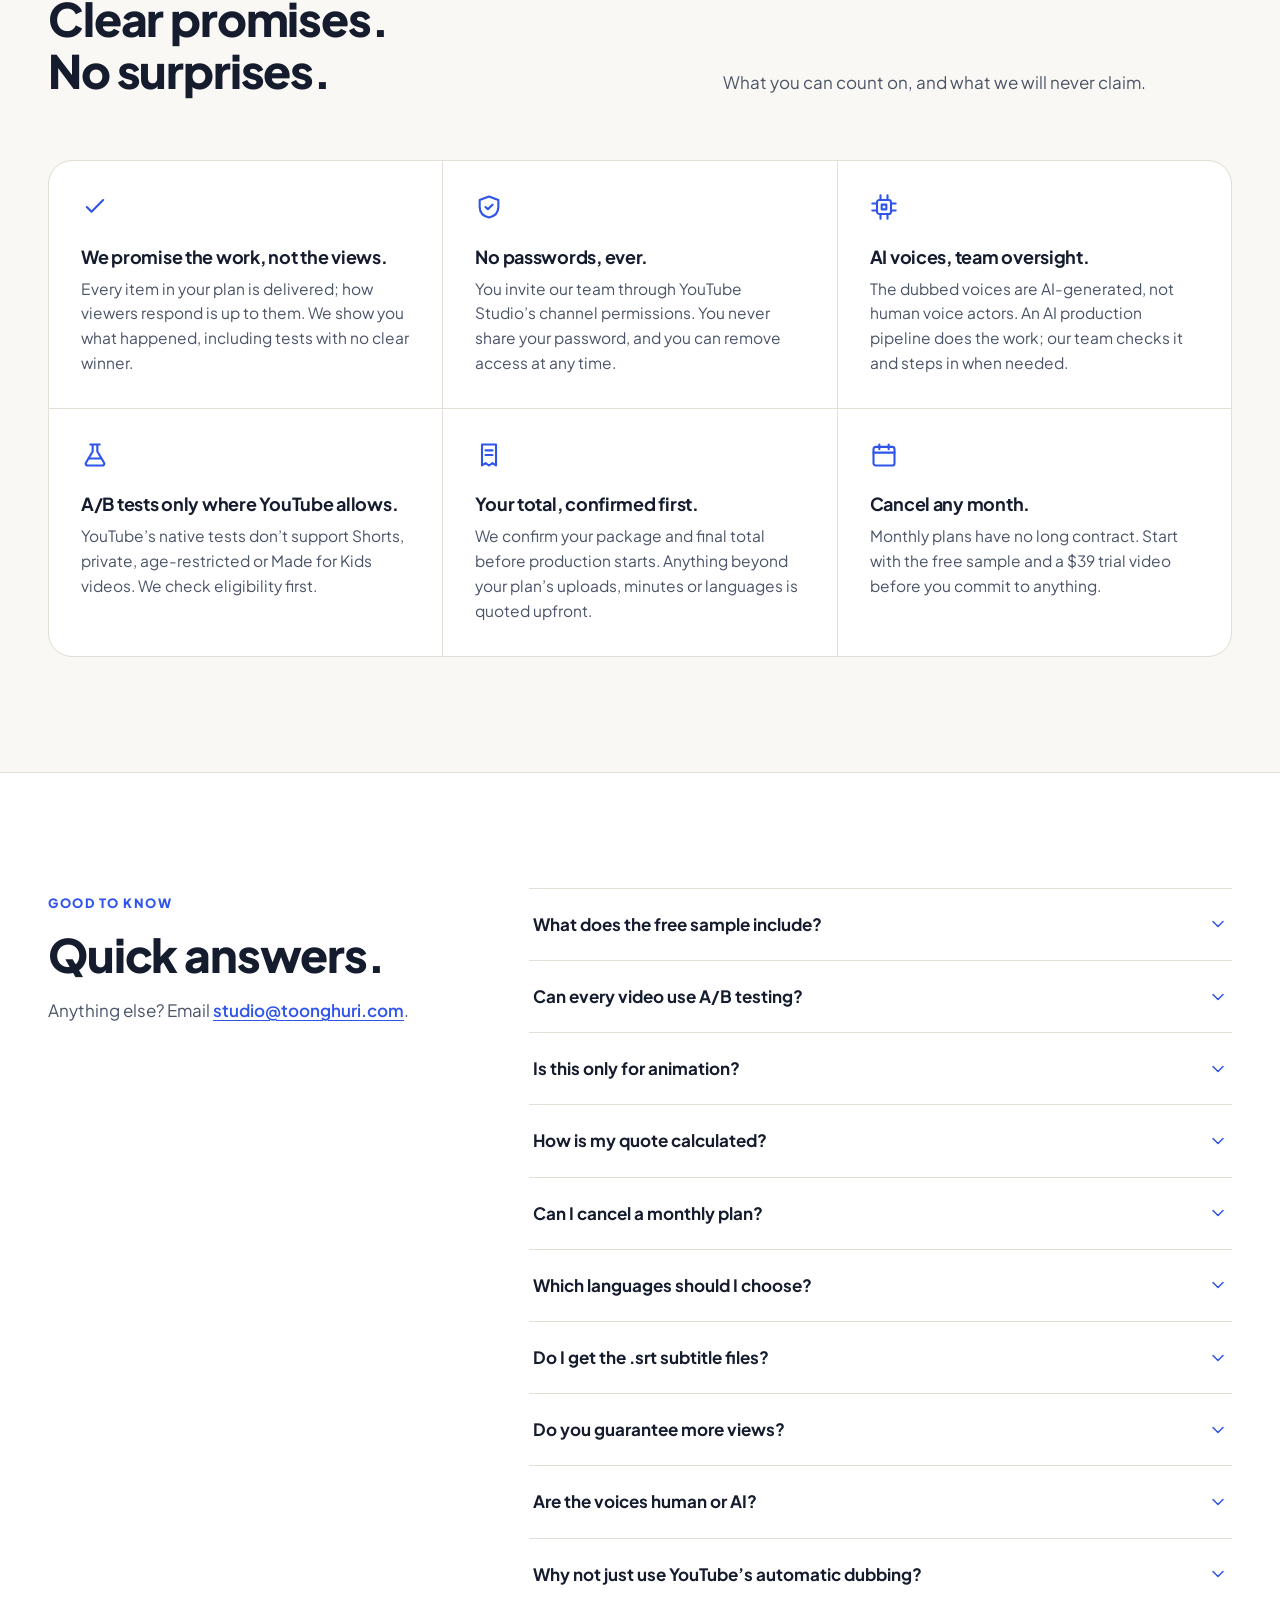
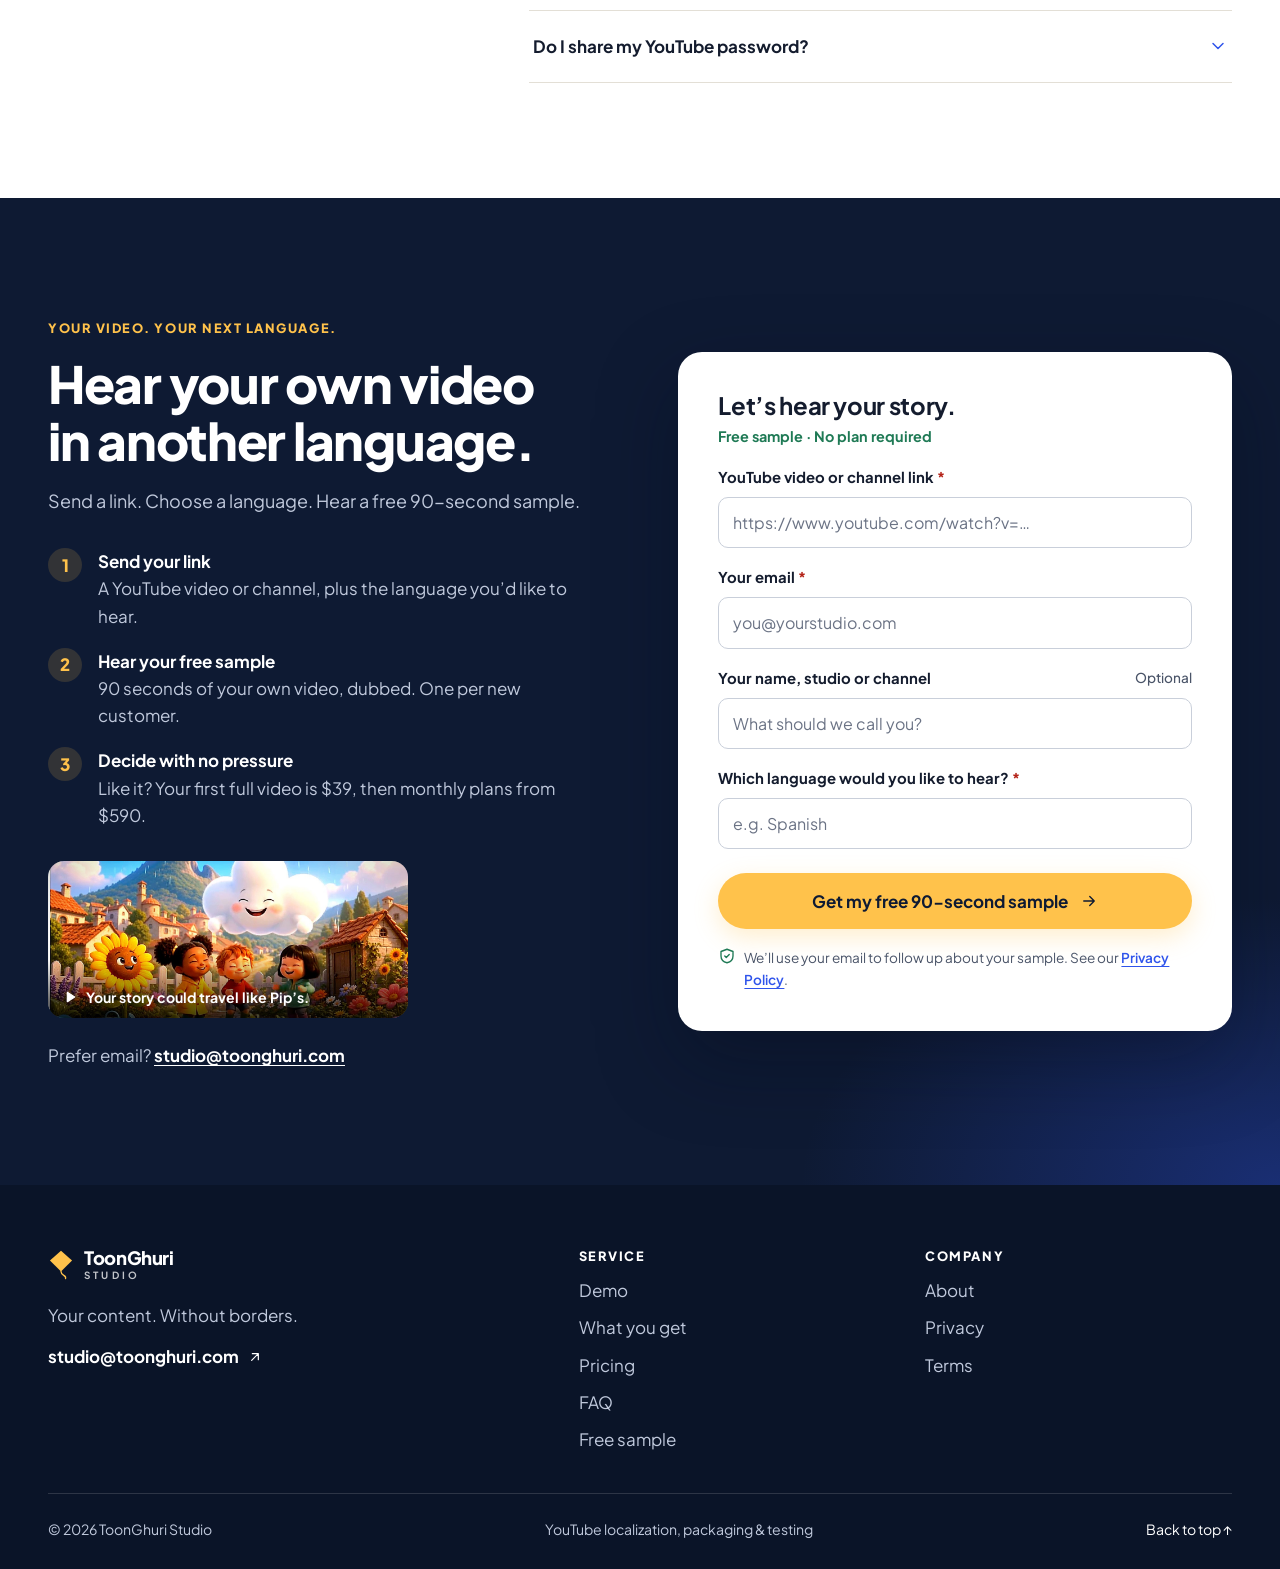
==== commit 2d4e33a9: "Redesign: agency look, USD minute-pool plans (trial 20min x5, Channel 240min/10 langs, Growth 360min" ====
--- a/index.html
+++ b/index.html
@@ -3,633 +3,649 @@
   <head>
     <meta charset="utf-8" />
     <meta name="viewport" content="width=device-width,initial-scale=1" />
-    <title>
-      ToonGhuri Studio — YouTube localization, thumbnails & A/B testing
-    </title>
+    <title>ToonGhuri Studio — Monthly YouTube localization for animation, kids &amp; documentary channels</title>
     <meta
       name="description"
-      content="YouTube dubbing, translated titles and descriptions, subtitles, chapter timestamps, thumbnails and managed A/B testing. Hear a real example and get a free sample."
+      content="A monthly YouTube localization partner: AI dubbing, subtitles, translated titles, descriptions and chapters, thumbnail variants, publishing and A/B tests where YouTube allows. Hear a real example and request a free 90-second sample."
     />
-    <meta name="theme-color" content="#f8f7f4" />
+    <meta name="theme-color" content="#0e1a33" />
+    <meta property="og:title" content="ToonGhuri Studio — Your content, without borders." />
     <meta
-      property="og:title"
-      content="ToonGhuri Studio — Your content, without borders."
+      property="og:description"
+      content="Every upload, released in more languages. Free 90-second sample · First video $39 · Up to 10 languages from $590/month."
     />
+    <meta property="og:image" content="https://toonghuri.com/assets/media/pip-poster.jpg" />
+    <link rel="canonical" href="https://toonghuri.com/" />
+    <meta property="og:url" content="https://toonghuri.com/" />
+    <meta property="og:type" content="website" />
+    <meta property="og:site_name" content="ToonGhuri Studio" />
+    <meta name="twitter:card" content="summary_large_image" />
     <link rel="icon" href="assets/favicon.svg" type="image/svg+xml" />
     <link rel="preconnect" href="https://fonts.googleapis.com" />
     <link rel="preconnect" href="https://fonts.gstatic.com" crossorigin />
     <link
-      href="https://fonts.googleapis.com/css2?family=DM+Sans:wght@400;500;600;650;700&family=Manrope:wght@400;500;600;650;700;750;800&display=swap"
+      href="https://fonts.googleapis.com/css2?family=Plus+Jakarta+Sans:wght@400;500;600;700;800&display=swap"
       rel="stylesheet"
     />
     <link rel="stylesheet" href="assets/styles.css" />
-
     <script src="assets/app.js" defer></script>
   </head>
-  <body>
+  <body class="home">
     <a href="#main" class="skip-link">Skip to content</a>
-    <svg
-      class="icon-library"
-      xmlns="http://www.w3.org/2000/svg"
-      aria-hidden="true"
-    >
-      <symbol id="i-arrow" viewBox="0 0 24 24">
-        <path d="M5 12h14M13 6l6 6-6 6" />
-      </symbol>
-      <symbol id="i-diagonal" viewBox="0 0 24 24">
-        <path d="M6 18 18 6M6 6h12v12" />
-      </symbol>
-      <symbol id="i-check" viewBox="0 0 24 24">
-        <path d="m5 12 4 4L19 6" />
-      </symbol>
-      <symbol id="i-play" viewBox="0 0 24 24">
-        <path d="m8 5 11 7-11 7Z" />
-      </symbol>
-      <symbol id="i-pause" viewBox="0 0 24 24">
-        <path d="M8 5v14M16 5v14" />
-      </symbol>
-      <symbol id="i-volume" viewBox="0 0 24 24">
-        <path
-          d="m11 5-6 4H2v6h3l6 4ZM15 8a6 6 0 0 1 0 8M18 5a10 10 0 0 1 0 14"
-        />
-      </symbol>
-      <symbol id="i-muted" viewBox="0 0 24 24">
-        <path d="m11 5-6 4H2v6h3l6 4ZM16 9l6 6M22 9l-6 6" />
-      </symbol>
-      <symbol id="i-mic" viewBox="0 0 24 24">
-        <rect x="9" y="2" width="6" height="12" rx="3" />
-        <path d="M5 10v1a7 7 0 0 0 14 0v-1M12 18v4M8 22h8" />
-      </symbol>
-      <symbol id="i-music" viewBox="0 0 24 24">
-        <path d="M9 18V5l12-3v13M9 9l12-3" />
-        <ellipse cx="6" cy="18" rx="3" ry="3" />
-        <ellipse cx="18" cy="15" rx="3" ry="3" />
-      </symbol>
-      <symbol id="i-upload" viewBox="0 0 24 24">
-        <path d="M12 16V3m-5 5 5-5 5 5M4 16v5h16v-5" />
-      </symbol>
-      <symbol id="i-globe" viewBox="0 0 24 24">
-        <circle cx="12" cy="12" r="9" />
-        <ellipse cx="12" cy="12" rx="4" ry="9" />
-        <path d="M3 12h18" />
-      </symbol>
-      <symbol id="i-link" viewBox="0 0 24 24">
-        <path
-          d="m9 15 6-6m-7 9-1 1a4 4 0 0 1-6-6l5-5a4 4 0 0 1 6 0m0 8a4 4 0 0 0 6 0l5-5a4 4 0 0 0-6-6l-1 1"
-        />
-      </symbol>
-      <symbol id="i-captions" viewBox="0 0 24 24">
-        <rect x="2" y="4" width="20" height="16" rx="3" />
-        <path d="M5 10h5m4 0h5M5 15h3m4 0h7" />
-      </symbol>
-      <symbol id="i-mail" viewBox="0 0 24 24">
-        <rect x="3" y="5" width="18" height="14" rx="2" />
-        <path d="m3 6 9 7 9-7" />
-      </symbol>
-      <symbol id="i-chevron" viewBox="0 0 24 24">
-        <path d="m6 9 6 6 6-6" />
-      </symbol>
-      <symbol id="i-test" viewBox="0 0 24 24">
-        <path d="M8 3h8M10 3v6l-6 10a2 2 0 0 0 2 2h12a2 2 0 0 0 2-2L14 9V3M7 15h10" />
-      </symbol>
-      <symbol id="i-menu" viewBox="0 0 24 24">
-        <path d="M4 7h16M4 12h16M4 17h16" />
-      </symbol>
+    <svg class="icon-library" xmlns="http://www.w3.org/2000/svg" aria-hidden="true">
+      <symbol id="i-arrow" viewBox="0 0 24 24"><path d="M5 12h14M13 6l6 6-6 6" /></symbol>
+      <symbol id="i-diagonal" viewBox="0 0 24 24"><path d="M7 17 17 7M8 7h9v9" /></symbol>
+      <symbol id="i-check" viewBox="0 0 24 24"><path d="m5 12 4 4L19 6" /></symbol>
+      <symbol id="i-minus" viewBox="0 0 24 24"><path d="M7 12h10" /></symbol>
+      <symbol id="i-play" viewBox="0 0 24 24"><path d="m8 5 11 7-11 7Z" /></symbol>
+      <symbol id="i-mic" viewBox="0 0 24 24"><rect x="9" y="2" width="6" height="12" rx="3" /><path d="M5 10v1a7 7 0 0 0 14 0v-1M12 18v4M8 22h8" /></symbol>
+      <symbol id="i-upload" viewBox="0 0 24 24"><path d="M12 16V3m-5 5 5-5 5 5M4 16v5h16v-5" /></symbol>
+      <symbol id="i-globe" viewBox="0 0 24 24"><circle cx="12" cy="12" r="9" /><ellipse cx="12" cy="12" rx="4" ry="9" /><path d="M3 12h18" /></symbol>
+      <symbol id="i-link" viewBox="0 0 24 24"><path d="M10 14a4 4 0 0 0 5.7 0l3-3a4 4 0 0 0-5.7-5.7l-1 1M14 10a4 4 0 0 0-5.7 0l-3 3a4 4 0 0 0 5.7 5.7l1-1" /></symbol>
+      <symbol id="i-captions" viewBox="0 0 24 24"><rect x="2" y="4" width="20" height="16" rx="3" /><path d="M5 10h5m4 0h5M5 15h3m4 0h7" /></symbol>
+      <symbol id="i-mail" viewBox="0 0 24 24"><rect x="3" y="5" width="18" height="14" rx="2" /><path d="m3 6 9 7 9-7" /></symbol>
+      <symbol id="i-chevron" viewBox="0 0 24 24"><path d="m6 9 6 6 6-6" /></symbol>
+      <symbol id="i-test" viewBox="0 0 24 24"><path d="M8 3h8M10 3v6l-6 10a2 2 0 0 0 2 2h12a2 2 0 0 0 2-2L14 9V3M7 15h10" /></symbol>
+      <symbol id="i-menu" viewBox="0 0 24 24"><path d="M4 7h16M4 12h16M4 17h16" /></symbol><symbol id="i-close" viewBox="0 0 24 24"><path d="M6 6l12 12M18 6 6 18" /></symbol>
+      <symbol id="i-shield" viewBox="0 0 24 24"><path d="M12 3 4 6v6c0 5 3.4 8 8 9 4.6-1 8-4 8-9V6Z" /><path d="m9 12 2 2 4-4" /></symbol>
+      <symbol id="i-film" viewBox="0 0 24 24"><rect x="3" y="4" width="18" height="16" rx="2" /><path d="M7 4v16M17 4v16M3 9h4M3 15h4M17 9h4M17 15h4" /></symbol>
+      <symbol id="i-book" viewBox="0 0 24 24"><path d="M4 5a2 2 0 0 1 2-2h13v16H6a2 2 0 0 0-2 2Z" /><path d="M4 19V5M8 7h7" /></symbol>
+      <symbol id="i-compass" viewBox="0 0 24 24"><circle cx="12" cy="12" r="9" /><path d="m15.5 8.5-2 5-5 2 2-5Z" /></symbol>
+      <symbol id="i-receipt" viewBox="0 0 24 24"><path d="M6 3h12v18l-3-2-3 2-3-2-3 2Z" /><path d="M9 8h6M9 12h6" /></symbol>
+      <symbol id="i-calendar" viewBox="0 0 24 24"><rect x="3" y="5" width="18" height="16" rx="2" /><path d="M3 10h18M8 3v4M16 3v4" /></symbol>
+      <symbol id="i-chart" viewBox="0 0 24 24"><path d="M4 20V4M4 20h16M8 16v-4M12 16V8M16 16v-6" /></symbol>
+      <symbol id="i-cpu" viewBox="0 0 24 24"><rect x="6" y="6" width="12" height="12" rx="2" /><path d="M10 10h4v4h-4zM9 2v4M15 2v4M9 18v4M15 18v4M2 9h4M2 15h4M18 9h4M18 15h4" /></symbol>
     </svg>
+
     <header class="site-header">
       <div class="container header-inner">
-        <a class="brand" href="#top" aria-label="ToonGhuri Studio home"
-          ><svg class="brand-mark" viewBox="0 0 40 48" aria-hidden="true">
+        <a class="brand" href="#top" aria-label="ToonGhuri Studio home">
+          <svg class="brand-mark" viewBox="0 0 40 48" aria-hidden="true">
             <path d="m20 2 17 15-17 17L3 17Z" fill="currentColor" />
-            <path
-              d="m20 2 0 32M3 17h34"
-              stroke="white"
-              stroke-width="1.3"
-              opacity=".75"
-            />
-            <path
-              d="M20 34c0 7 9 5 7 11"
-              fill="none"
-              stroke="currentColor"
-              stroke-width="2"
-              stroke-linecap="round"
-            /></svg
-          ><span>ToonGhuri<small>STUDIO</small></span></a
-        >
+            <path d="m20 2 0 32M3 17h34" stroke="white" stroke-width="1.3" opacity=".75" />
+            <path d="M20 34c0 7 9 5 7 11" fill="none" stroke="currentColor" stroke-width="2" stroke-linecap="round" />
+          </svg>
+          <span>ToonGhuri<small>STUDIO</small></span>
+        </a>
         <nav class="desktop-nav" aria-label="Main navigation">
-          <a href="#demo">Hear the difference</a
-          ><a href="#what-you-get">What you get</a
-          ><a href="#pricing">Pricing</a>
+          <a href="#demo">Demo</a>
+          <a href="#what-you-get">What you get</a>
+          <a href="#how-it-works">How it works</a>
+          <a href="#pricing">Pricing</a>
+          <a href="#faq">FAQ</a>
         </nav>
-        <a class="button button-small header-cta" href="#free-sample"
-          >Get a free sample<svg class="icon"><use href="#i-diagonal" /></svg
-        ></a>
-        <button
-          class="menu-toggle icon-button"
-          aria-label="Open navigation"
-          aria-expanded="false"
-          aria-controls="mobile-nav"
-        >
-          <svg class="icon"><use href="#i-menu" /></svg>
+        <a class="button button-small header-cta" href="#free-sample">Request a free sample<svg class="icon" aria-hidden="true"><use href="#i-arrow" /></svg></a>
+        <button class="menu-toggle icon-button" type="button" aria-label="Open navigation" aria-expanded="false" aria-controls="mobile-nav">
+          <svg class="icon" aria-hidden="true"><use href="#i-menu" /></svg>
         </button>
       </div>
-      <nav
-        class="mobile-nav"
-        id="mobile-nav"
-        aria-label="Mobile navigation"
-        hidden
-      >
-        <a href="#demo">Hear the difference</a
-        ><a href="#what-you-get">What you get</a><a href="#pricing">Pricing</a
-        ><a href="#free-sample">Get a free sample</a>
+      <nav class="mobile-nav" id="mobile-nav" aria-label="Mobile navigation" hidden>
+        <a href="#demo">Demo</a>
+        <a href="#what-you-get">What you get</a>
+        <a href="#how-it-works">How it works</a>
+        <a href="#pricing">Pricing</a>
+        <a href="#faq">FAQ</a>
+        <a href="#free-sample" class="mobile-nav-cta">Request a free sample</a>
       </nav>
     </header>
+
     <main id="main">
-      <section class="hero container" id="top" aria-labelledby="hero-heading">
-        <div class="hero-copy">
-          <p class="eyebrow">
-            <span class="status-dot"></span>YOUR CONTENT. WITHOUT BORDERS.
-          </p>
-          <h1 id="hero-heading">
-            Your video.<br />More languages.<br /><span>Fully handled.</span>
-          </h1>
-          <p class="hero-description">
-            Dubbing, titles, thumbnails and timestamps. We prepare your
-            video for new audiences, publish it, and manage A/B tests.
-          </p>
-          <a class="button hero-cta" href="#free-sample"
-            >Get a free sample<svg class="icon">
-              <use href="#i-diagonal" /></svg
-          ></a>
-          <p class="micro-copy">
-            Free 90-second sample · <a href="#pricing">First video €39 · Monthly plans from €590.</a>
-          </p>
-          <div class="hero-note">
-            <svg class="icon"><use href="#i-globe" /></svg
-            ><span
-              >Made for YouTube creators.<br /><strong
-                >From the first dub to the final test.</strong
-              ></span
-            >
-          </div>
-        </div>
-        <div class="demo-shell" id="demo">
-          <div class="demo-heading">
-            <span class="demo-kicker"
-              ><span class="live-dot"></span>ONE VIDEO. ELEVEN LANGUAGES.</span
-            ><span class="demo-kind">From the ToonGhuri channel</span>
-          </div>
-          <div class="youtube-stage" id="youtube-stage">
-            <img
-              src="assets/media/pip-poster.jpg"
-              alt="Pip the little cloud and a flower, from the featured ToonGhuri story"
-              width="1280"
-              height="720"
-              fetchpriority="high"
-            />
-            <button
-              class="stage-play"
-              id="youtube-play"
-              type="button"
-              aria-label="Play Pip the Little Cloud on YouTube"
-            >
-              <svg class="icon"><use href="#i-play" /></svg>
-            </button>
-            <div class="video-caption">
-              <span class="clip-category">FEATURED STORY · TOONGHURI</span
-              ><span>Pip the Little Cloud</span>
-            </div>
-          </div>
-          <div class="youtube-guide">
-            <span class="guide-heading">Hear it in your language</span>
-            <ol>
-              <li><span>1</span>Press play</li>
-              <li><span>2</span>Open <strong>⚙ Settings</strong></li>
-              <li><span>3</span>Choose <strong>Audio track</strong></li>
-            </ol>
-          </div>
-          <div class="language-area">
-            <div class="language-label">
-              <span>Already available on this video</span
-              ><svg class="icon"><use href="#i-globe" /></svg>
-            </div>
-            <div class="language-chips">
-              <span class="language-chip original-chip"
-                >বাংলা <small>Original</small></span
-              ><span class="language-chip">English</span
-              ><span class="language-chip">Español</span
-              ><span class="language-chip">日本語</span
-              ><span class="language-chip" lang="ar">العربية</span
-              ><button
-                class="language-chip more-languages"
-                type="button"
-                id="more-languages"
-                aria-expanded="false"
-                aria-controls="extra-languages"
-              >
-                +6 more
+      <!-- ============ HERO ============ -->
+      <section class="hero" id="top" aria-labelledby="hero-heading">
+        <div class="container hero-grid">
+          <div class="hero-copy">
+            <p class="eyebrow eyebrow-on-dark"><span class="status-dot" aria-hidden="true"></span>YouTube localization agency · Monthly plans</p>
+            <h1 id="hero-heading">Every upload, in more languages. <span class="accent">Fully handled.</span></h1>
+            <p class="hero-description">
+              A monthly localization partner for <strong>animation studios, kids &amp; education and documentary channels</strong>.
+              AI dubbing, subtitles, translated titles, descriptions and chapters, thumbnail variants, YouTube Studio publishing
+              and A/B tests where YouTube allows. One team, every upload.
+            </p>
+            <div class="hero-actions">
+              <a class="button button-accent button-large" href="#free-sample">Request a free sample<svg class="icon" aria-hidden="true"><use href="#i-arrow" /></svg></a>
+              <a class="button button-ghost-dark button-large" href="#pricing">See plans &amp; pricing</a>
+            </div>
+            <p class="micro-copy">Free 90-second sample · First video $39 · Up to 10 languages from $590/month</p>
+            <ul class="hero-trust" aria-label="Our commitments">
+              <li><svg class="icon" aria-hidden="true"><use href="#i-shield" /></svg>No passwords. You add us via YouTube Studio permissions.</li>
+              <li><svg class="icon" aria-hidden="true"><use href="#i-calendar" /></svg>Monthly plans: cancel any month.</li>
+              <li><svg class="icon" aria-hidden="true"><use href="#i-check" /></svg>We promise the work, not the views.</li>
+            </ul>
+          </div>
+
+          <section class="demo-shell" id="demo" aria-labelledby="demo-heading">
+            <div class="demo-heading">
+              <h2 class="demo-kicker" id="demo-heading"><span class="live-dot" aria-hidden="true"></span>Real demo · One video, eleven languages</h2>
+              <span class="demo-kind">From the ToonGhuri channel</span>
+            </div>
+            <div class="youtube-stage" id="youtube-stage">
+              <img
+                src="assets/media/pip-poster.jpg"
+                alt="Pip the little cloud and a flower, from the featured ToonGhuri story"
+                width="1280"
+                height="720"
+                fetchpriority="high"
+              />
+              <button class="stage-play" id="youtube-play" type="button" aria-label="Play Pip the Little Cloud on YouTube">
+                <svg class="icon" aria-hidden="true"><use href="#i-play" /></svg>
               </button>
-            </div>
-            <div
-              id="extra-languages"
-              class="language-chips extra-languages"
-              hidden
-            >
-              <span class="language-chip">Français</span
-              ><span class="language-chip">Deutsch</span
-              ><span class="language-chip">हिन्दी</span
-              ><span class="language-chip">Indonesia</span
-              ><span class="language-chip">Italiano</span
-              ><span class="language-chip">Português</span>
-            </div>
-          </div>
-          <div class="demo-footnote">
-            <span>Same story. Same player. More possibilities.</span
-            ><a
-              href="https://www.youtube.com/watch?v=JCj6V_AqaOQ"
-              target="_blank"
-              rel="noopener noreferrer"
-              >Watch on YouTube ↗</a
-            >
-          </div>
-        </div>
-      </section>
-      <div class="container value-strip" aria-label="Services at a glance">
-        <span><svg class="icon"><use href="#i-mic" /></svg>Dubbing &amp; subtitles</span>
-        <span><svg class="icon"><use href="#i-captions" /></svg>Titles &amp; timestamps</span>
-        <span><svg class="icon"><use href="#i-test" /></svg>Thumbnails &amp; A/B tests</span>
-        <span><svg class="icon"><use href="#i-upload" /></svg>YouTube publishing</span>
-      </div>
-      <section class="section container" id="what-you-get" aria-labelledby="features-heading">
-        <div class="section-heading">
-          <div>
-            <p class="eyebrow">ONE VIDEO. THE WHOLE PACKAGE.</p>
-            <h2 id="features-heading">Localize. Package. Test.</h2>
-          </div>
-          <p>From how your video sounds to how it appears on YouTube. We handle the details.</p>
-        </div>
-        <div class="service-grid">
-          <article class="service-card service-localize">
-            <div class="feature-heading"><span class="feature-number">01 / LOCALIZE</span><svg class="icon"><use href="#i-globe" /></svg></div>
-            <h3>Sound like you.<br />In more languages.</h3>
-            <p>Distinct voices, your original music and effects, and synced subtitles.</p>
-            <div class="localize-visual">
-              <img src="assets/media/pip-poster.jpg" alt="Pip and friends in the featured multilingual story" loading="lazy" width="1280" height="720" />
-              <span class="subtitle-preview">Pip the Little Cloud <span>CC</span></span>
-            </div>
-            <div class="track-preview" aria-label="Example languages available in the featured video">
-              <span>বাংলা <small>Original</small></span><svg class="icon"><use href="#i-arrow" /></svg><span>English</span><span>Español</span>
-            </div>
-            <a class="text-button service-link" href="#demo">Hear Pip in 11 languages<svg class="icon"><use href="#i-arrow" /></svg></a>
-          </article>
-          <article class="service-card service-package">
-            <div class="feature-heading"><span class="feature-number">02 / PACKAGE</span><svg class="icon"><use href="#i-captions" /></svg></div>
-            <h3>Every title.<br />Every timestamp.</h3>
-            <p>Translated titles and descriptions, with chapter timestamps that guide viewers through your video.</p>
-            <div class="metadata-visual" aria-label="Illustrative titles and chapter layout for Pip">
-              <div class="metadata-title"><span>EN</span><strong>Pip the Little Cloud</strong></div>
-              <div class="metadata-title"><span>ES</span><strong lang="es">Pip, la pequeña nube</strong></div>
-              <div class="metadata-description">A little cloud. A flower in need. One brave choice.</div>
-              <div class="chapter-preview">
-                <span class="visual-label">CHAPTER LAYOUT EXAMPLE</span>
-                <div><time>00:00</time><span>Meet Pip</span></div>
-                <div><time>00:30</time><span>A flower needs help</span></div>
-                <div><time>02:30</time><span>A little courage</span></div>
+              <div class="video-caption">
+                <span class="clip-category">Featured story · ToonGhuri</span>
+                <span>Pip the Little Cloud</span>
               </div>
             </div>
-            <span class="service-detail">Titles + descriptions + chapter timestamps</span>
-          </article>
-          <article class="service-card service-test">
-            <div class="feature-heading"><span class="feature-number">03 / TEST</span><svg class="icon"><use href="#i-test" /></svg></div>
-            <h3>Three versions.<br />Let viewers decide.</h3>
-            <p>We create title and thumbnail variants, set up A/B tests, and review the results for you.</p>
-            <div class="test-visual" aria-label="Three illustrative thumbnail and title variants, not live test results">
-              <div class="variant-row"><span class="variant-letter">A</span><div class="variant-thumb variant-wide"><img src="assets/media/pip-poster.jpg" alt="Wide scene with Pip and friends" loading="lazy" /></div><span>Pip’s first brave rain</span></div>
-              <div class="variant-row"><span class="variant-letter">B</span><div class="variant-thumb variant-pip"><img src="assets/media/pip-poster.jpg" alt="Close crop of Pip the cloud" loading="lazy" /></div><span>The cloud afraid of rain</span></div>
-              <div class="variant-row"><span class="variant-letter">C</span><div class="variant-thumb variant-flower"><img src="assets/media/pip-poster.jpg" alt="Close crop of the sunflower in Pip’s story" loading="lazy" /></div><span>One flower changed everything</span></div>
-            </div>
-            <span class="service-detail">3 text-free thumbnails · Test setup · Results review</span>
-          </article>
-        </div>
-        <div class="publishing-strip">
-          <svg class="icon"><use href="#i-upload" /></svg>
-          <div><h3>All brought together in your YouTube Studio.</h3><p>Audio, subtitles, titles, descriptions and chapters uploaded for you. End screens, info cards and pinned comments can be included in your package.</p></div>
-          <a href="#free-sample" class="text-button" data-plan="Full video package · Dubbing, titles, descriptions, timestamps, thumbnails, A/B testing and publishing">Get my full-package quote<svg class="icon"><use href="#i-arrow" /></svg></a>
-        </div>
-        <p class="service-note">Pip shows our dubbing in action. Titles, chapter times and thumbnail crops above illustrate the package; they are not test results. A/B testing is available for <a href="#testing-faq">eligible videos</a>.</p>
-      </section>
-      <section
-        class="workflow-section"
-        id="how-it-works"
-        aria-labelledby="workflow-heading"
-      >
+            <div class="youtube-guide">
+              <span class="guide-heading">Hear it in your language</span>
+              <ol>
+                <li><span aria-hidden="true">1</span>Press play</li>
+                <li><span aria-hidden="true">2</span>Open <strong>⚙ Settings</strong></li>
+                <li><span aria-hidden="true">3</span>Choose <strong>Audio track</strong></li>
+              </ol>
+            </div>
+            <div class="language-area">
+              <p class="language-label">Already available on this video</p>
+              <div class="language-chips">
+                <span class="language-chip original-chip" lang="bn">বাংলা <small lang="en">Original</small></span>
+                <span class="language-chip">English</span>
+                <span class="language-chip" lang="es">Español</span>
+                <span class="language-chip" lang="ja">日本語</span>
+                <span class="language-chip" lang="ar">العربية</span>
+                <button class="language-chip more-languages" type="button" id="more-languages" aria-expanded="false" aria-controls="extra-languages">+6 more</button>
+              </div>
+              <div id="extra-languages" class="language-chips extra-languages" hidden>
+                <span class="language-chip" lang="fr">Français</span>
+                <span class="language-chip" lang="de">Deutsch</span>
+                <span class="language-chip" lang="hi">हिन्दी</span>
+                <span class="language-chip" lang="id">Indonesia</span>
+                <span class="language-chip" lang="it">Italiano</span>
+                <span class="language-chip" lang="pt">Português</span>
+              </div>
+            </div>
+            <div class="demo-footnote">
+              <span>Same story. Same player. More possibilities.</span>
+              <a href="https://www.youtube.com/watch?v=JCj6V_AqaOQ" target="_blank" rel="noopener noreferrer">Watch on YouTube<span class="visually-hidden"> (opens in a new tab)</span> ↗</a>
+            </div>
+          </section>
+        </div>
+      </section>
+
+      <!-- ============ WHO IT'S FOR ============ -->
+      <section class="section audience-section" id="who-its-for" aria-labelledby="audience-heading">
         <div class="container">
-          <div class="workflow-intro">
-            <p class="eyebrow">HOW IT WORKS</p>
-            <h2 id="workflow-heading">Three simple steps.</h2>
-          </div>
-          <div class="workflow-steps">
-            <article>
-              <div class="step-line">
-                <span>01</span><svg class="icon"><use href="#i-link" /></svg>
+          <div class="section-heading section-heading-center">
+            <p class="eyebrow">Built for channels with a library</p>
+            <h2 id="audience-heading">For teams that publish every month, not once.</h2>
+            <p>We work best as an ongoing partner for channels that release regularly and want every upload to reach viewers in their own language, without adding hours to their week.</p>
+          </div>
+          <div class="audience-grid">
+            <article class="audience-card">
+              <span class="audience-icon"><svg class="icon" aria-hidden="true"><use href="#i-film" /></svg></span>
+              <h3>Animation studios</h3>
+              <p>Distinct voices kept consistent from episode to episode, with your original music and effects, synced subtitles and a matching title, description and chapters in every language.</p>
+            </article>
+            <article class="audience-card">
+              <span class="audience-icon"><svg class="icon" aria-hidden="true"><use href="#i-book" /></svg></span>
+              <h3>Kids &amp; education</h3>
+              <p>Dubbed audio, subtitles and translated titles, descriptions and chapters. Made for Kids videos can’t use YouTube’s A/B tests; we tell you upfront, and the rest of the package still applies.</p>
+            </article>
+            <article class="audience-card">
+              <span class="audience-icon"><svg class="icon" aria-hidden="true"><use href="#i-compass" /></svg></span>
+              <h3>Documentary &amp; explainer</h3>
+              <p>Chapter timestamps in every language help viewers navigate. Videos up to 60 minutes fit your monthly minutes, and on the Growth plan back-catalog videos can count toward your 12 uploads.</p>
+            </article>
+          </div>
+        </div>
+      </section>
+
+      <!-- ============ WHAT YOU GET ============ -->
+      <section class="section services-section" id="what-you-get" aria-labelledby="features-heading">
+        <div class="container">
+          <div class="section-heading">
+            <div>
+              <p class="eyebrow">One video. The whole package.</p>
+              <h2 id="features-heading">Localize. Package. Test.</h2>
+            </div>
+            <p>From how your video sounds to how it appears on YouTube. We handle the details, then publish everything in your YouTube Studio.</p>
+          </div>
+          <div class="service-grid">
+            <article class="service-card">
+              <div class="feature-heading"><span class="feature-number">01 · Localize</span><svg class="icon" aria-hidden="true"><use href="#i-mic" /></svg></div>
+              <h3>Sound like you. In more languages.</h3>
+              <p>Distinct voices, your original music and effects, and synced closed captions (.srt) in your original language and every new one.</p>
+              <div class="localize-visual">
+                <img src="assets/media/pip-poster.jpg" alt="Pip and friends in the featured multilingual story" loading="lazy" decoding="async" width="1280" height="720" />
+                <span class="subtitle-preview">Pip the Little Cloud <span>CC</span></span>
               </div>
-              <h3>Send a link.</h3>
-              <p>Choose your video, languages and package.</p>
-            </article>
-            <article>
-              <div class="step-line">
-                <span>02</span><svg class="icon"><use href="#i-play" /></svg>
+              <div class="track-preview" aria-label="Example languages available in the featured video">
+                <span lang="bn">বাংলা <small lang="en">Original</small></span><svg class="icon" aria-hidden="true"><use href="#i-arrow" /></svg><span>English</span><span lang="es">Español</span>
               </div>
-              <h3>Hear your sample.</h3>
-              <p>Review a free 90-second dub.</p>
-            </article>
-            <article>
-              <div class="step-line">
-                <span>03</span><svg class="icon"><use href="#i-upload" /></svg>
+              <a class="text-button service-link" href="#demo">Hear Pip in 11 languages<svg class="icon" aria-hidden="true"><use href="#i-arrow" /></svg></a>
+            </article>
+            <article class="service-card">
+              <div class="feature-heading"><span class="feature-number">02 · Package</span><svg class="icon" aria-hidden="true"><use href="#i-captions" /></svg></div>
+              <h3>Every title. Every timestamp.</h3>
+              <p>Translated titles and descriptions, with chapter timestamps that guide viewers through your video.</p>
+              <div class="metadata-visual" aria-label="Illustrative titles and chapter layout for Pip">
+                <div class="metadata-title"><span>EN</span><strong>Pip the Little Cloud</strong></div>
+                <div class="metadata-title"><span>ES</span><strong lang="es">Pip, la pequeña nube</strong></div>
+                <div class="metadata-description">A little cloud. A flower in need. One brave choice.</div>
+                <div class="chapter-preview">
+                  <span class="visual-label">Chapter layout example</span>
+                  <div><time>00:00</time><span>Meet Pip</span></div>
+                  <div><time>00:30</time><span>A flower needs help</span></div>
+                  <div><time>02:30</time><span>A little courage</span></div>
+                </div>
               </div>
-              <h3>We take it from here.</h3>
-              <p>We localize, package and publish. Then we run the agreed tests and review the results.</p>
-            </article>
-          </div>
-        </div>
-      </section>
-      <section
-        class="section container pricing-section"
-        id="pricing"
-        aria-labelledby="pricing-heading"
-      >
-        <div class="section-heading">
-          <div>
-            <p class="eyebrow">ONE PARTNER. EVERY UPLOAD.</p>
-            <h2 id="pricing-heading">
-              Try one video.<br /><span class="text-soft"
-                >Then go global every month.</span
-              >
-            </h2>
-          </div>
-          <p>
-            Start with a free sample and one paid video. When you’re happy, we
-            localize, package and publish every upload on a simple monthly plan.
-          </p>
-        </div>
-        <div class="pricing-grid">
-          <article class="price-card">
-            <p class="plan-name">TRY IT FIRST</p>
-            <h3 class="simple-plan-title">€39 first video.</h3>
-            <p class="simple-plan-description">
-              Free 90-second sample, then one full video at a one-time price.
+              <span class="service-detail">Titles + descriptions + chapter timestamps</span>
+            </article>
+            <article class="service-card">
+              <div class="feature-heading"><span class="feature-number">03 · Test</span><svg class="icon" aria-hidden="true"><use href="#i-test" /></svg></div>
+              <h3>Three versions. Let viewers decide.</h3>
+              <p>We create title and thumbnail variants, set up A/B tests, and review the results for you.</p>
+              <div class="test-visual" aria-label="Three illustrative thumbnail and title variants, not live test results">
+                <div class="variant-row"><span class="variant-letter">A</span><div class="variant-thumb variant-wide"><img src="assets/media/pip-poster.jpg" alt="Wide scene with Pip and friends" loading="lazy" decoding="async" width="1280" height="720" /></div><span>Pip’s first brave rain</span></div>
+                <div class="variant-row"><span class="variant-letter">B</span><div class="variant-thumb variant-pip"><img src="assets/media/pip-poster.jpg" alt="Close crop of Pip the cloud" loading="lazy" decoding="async" width="1280" height="720" /></div><span>The cloud afraid of rain</span></div>
+                <div class="variant-row"><span class="variant-letter">C</span><div class="variant-thumb variant-flower"><img src="assets/media/pip-poster.jpg" alt="Close crop of the sunflower in Pip’s story" loading="lazy" decoding="async" width="1280" height="720" /></div><span>One flower changed everything</span></div>
+              </div>
+              <span class="service-detail">3 text-free thumbnails · Test setup · Results review</span>
+            </article>
+          </div>
+          <div class="publishing-strip">
+            <span class="publishing-icon"><svg class="icon" aria-hidden="true"><use href="#i-upload" /></svg></span>
+            <div>
+              <h3>All brought together in your YouTube Studio.</h3>
+              <p>Audio tracks, .srt closed captions, titles, descriptions and chapters uploaded for you. End screens, info cards and pinned comments can be included in your package.</p>
+            </div>
+            <a href="#free-sample" class="button button-secondary" data-plan="Full video package · Dubbing, titles, descriptions, timestamps, thumbnails, A/B testing and publishing">Get my full-package quote<svg class="icon" aria-hidden="true"><use href="#i-arrow" /></svg></a>
+          </div>
+          <p class="service-note">Pip shows our dubbing in action. Titles, chapter times and thumbnail crops above illustrate the package; they are not test results. A/B testing is available for <a href="#testing-faq">eligible videos</a>.</p>
+        </div>
+      </section>
+
+      <!-- ============ HOW IT WORKS ============ -->
+      <section class="section workflow-section" id="how-it-works" aria-labelledby="workflow-heading">
+        <div class="container">
+          <div class="section-heading">
+            <div>
+              <p class="eyebrow">How it works</p>
+              <h2 id="workflow-heading">From free sample to monthly partner.</h2>
+            </div>
+            <p>Low risk at every step. You hear your own video before you pay anything, and try one full video before any monthly plan.</p>
+          </div>
+          <ol class="workflow-steps">
+            <li>
+              <span class="step-number">01</span>
+              <h3>Request a free sample</h3>
+              <p>Send a video link and the language you’d like to hear. Hear a free 90-second dub of your own video. One free sample per new customer.</p>
+            </li>
+            <li>
+              <span class="step-number">02</span>
+              <h3>Try one full video for $39</h3>
+              <p>Up to 20 minutes in 5 languages, the complete package exactly as on a monthly plan. No monthly commitment.</p>
+            </li>
+            <li>
+              <span class="step-number">03</span>
+              <h3>Add our team in YouTube Studio</h3>
+              <p>You invite us through YouTube Studio’s channel permissions. You never share your password, and you can remove access at any time.</p>
+            </li>
+            <li>
+              <span class="step-number">04</span>
+              <h3>Go global every month</h3>
+              <p>We localize, package and publish your uploads, run the agreed tests where eligible and send a monthly per-language results report.</p>
+            </li>
+          </ol>
+        </div>
+      </section>
+
+      <!-- ============ PRICING ============ -->
+      <section class="section pricing-section" id="pricing" aria-labelledby="pricing-heading">
+        <div class="container">
+          <div class="section-heading section-heading-center">
+            <p class="eyebrow">One partner. Every upload.</p>
+            <h2 id="pricing-heading">Try one video. Then go global every month.</h2>
+            <p>Start with a free sample and one paid video. When you’re happy, we localize, package and publish every upload on a simple monthly plan.</p>
+          </div>
+
+          <div class="pricing-grid">
+            <article class="price-card price-card-featured" aria-labelledby="plan-channel">
+              <span class="plan-badge">Recommended</span>
+              <h3 class="plan-name" id="plan-channel">Channel plan</h3>
+              <p class="plan-price"><span class="amount">$590</span><span class="per">/month</span></p>
+              <p class="plan-scope">2 uploads a week (8 a month) · 240 video minutes · up to 10 languages, you choose</p>
+              <ul class="check-list">
+                <li>Up to 2,400 dubbed minutes a month (240 min × 10 languages)</li>
+                <li>Dubbing + subtitles with consistent voices</li>
+                <li>.srt closed captions in every language, files included</li>
+                <li>Titles, descriptions + chapter timestamps</li>
+                <li>3 thumbnail variants + title variants per video</li>
+                <li>YouTube Studio publishing</li>
+                <li>A/B test setup + results review <a href="#testing-faq">where eligible</a></li>
+                <li>Monthly per-language results report</li>
+              </ul>
+              <a
+                href="#free-sample"
+                class="button button-accent button-block"
+                data-plan="Channel plan · $590/month · 8 uploads, 240 video minutes, up to 10 languages, full package and monthly report"
+                >Start with my free sample<svg class="icon" aria-hidden="true"><use href="#i-arrow" /></svg></a>
+              <p class="plan-footnote">Cancel any month.</p>
+            </article>
+
+            <article class="price-card" aria-labelledby="plan-growth">
+              <h3 class="plan-name" id="plan-growth">Growth plan</h3>
+              <p class="plan-price"><span class="amount">$990</span><span class="per">/month</span></p>
+              <p class="plan-scope">3 uploads a week (12 a month) · 360 video minutes · up to 12 languages, you choose</p>
+              <ul class="check-list">
+                <li>Everything in the Channel plan</li>
+                <li>Up to 4,320 dubbed minutes a month (360 min × 12 languages)</li>
+                <li>Back-catalog videos can count toward your 12</li>
+                <li>Priority scheduling for your uploads</li>
+                <li>Monthly review of what’s working</li>
+              </ul>
+              <a
+                href="#free-sample"
+                class="button button-secondary button-block"
+                data-plan="Growth plan · $990/month · 12 uploads, 360 video minutes, up to 12 languages"
+                >Talk about Growth<svg class="icon" aria-hidden="true"><use href="#i-arrow" /></svg></a>
+              <p class="plan-footnote">Cancel any month.</p>
+            </article>
+
+            <article class="price-card price-card-trial" aria-labelledby="plan-trial">
+              <span class="plan-step">Start here</span>
+              <h3 class="plan-name" id="plan-trial">Try it first</h3>
+              <p class="plan-price"><span class="amount">$39</span><span class="per">first video</span></p>
+              <p class="plan-scope">Free 90-second sample, then one full video at a one-time price.</p>
+              <ul class="check-list">
+                <li>Up to 20 minutes · 5 languages (100 dubbed minutes)</li>
+                <li>The complete package, exactly as on a monthly plan</li>
+                <li>One trial video per new customer</li>
+                <li>No monthly commitment</li>
+              </ul>
+              <a
+                href="#free-sample"
+                class="button button-secondary button-block"
+                data-plan="Try it first · Free sample, then first video $39 (up to 20 minutes, 5 languages)"
+                >Get a free sample<svg class="icon" aria-hidden="true"><use href="#i-arrow" /></svg></a>
+              <p class="plan-footnote">One free sample per new customer.</p>
+            </article>
+          </div>
+
+          <div class="pricing-details">
+            <p><strong>Monthly plans:</strong> cancel any month. Video minutes are a monthly pool, so one long video and a few short ones both fit; any single video can be up to 60 minutes. Captions in your original language are always included.</p>
+            <p>We promise the work, not the views. Every item in your plan is delivered; how viewers respond is up to them.</p>
+            <p>
+              <strong>Studio:</strong> up to 15 languages, videos over 60 minutes or larger libraries get a custom quote.
+              <a href="#free-sample" class="inline-link" data-plan="Studio · Custom quote for up to 15 languages, longer videos or larger libraries">Ask for a custom quote</a>
             </p>
-            <ul>
-              <li>Up to 10 minutes · 3 additional languages</li>
-              <li>The complete package, exactly as on a monthly plan</li>
-              <li>One trial video for each new channel</li>
-              <li>No monthly commitment</li>
-            </ul>
-            <a
-              href="#free-sample"
-              class="button button-secondary"
-              data-plan="Try it first · Free sample, then first video €39 (up to 10 minutes, 3 additional languages)"
-              >Get a free sample<svg class="icon"><use href="#i-arrow" /></svg
-            ></a>
-          </article>
-          <article class="price-card price-card-featured">
-            <span class="plan-badge">MONTHLY · MOST POPULAR</span>
-            <p class="plan-name">CHANNEL PLAN</p>
-            <h3 class="launch-price">€590 <span>/month</span></h3>
-            <p class="simple-plan-description package-scope">
-              4 videos a month · up to 10 minutes each · 3 additional languages
-            </p>
-            <ul>
-              <li>Dubbing + subtitles with consistent voices</li>
-              <li>Titles, descriptions + chapter timestamps</li>
-              <li>3 thumbnail variants + title variants per video</li>
-              <li>YouTube Studio publishing</li>
-              <li>A/B test setup + results review <a href="#testing-faq">where eligible</a></li>
-              <li>Monthly per-language results report</li>
-            </ul>
-            <a
-              href="#free-sample"
-              class="button"
-              data-plan="Channel plan · €590/month · 4 videos up to 10 minutes, 3 additional languages, full package and monthly report"
-              >Start with my free sample<svg class="icon"><use href="#i-arrow" /></svg
-            ></a>
-          </article>
-          <article class="price-card">
-            <p class="plan-name">GROWTH PLAN</p>
-            <h3 class="simple-plan-title">€990/month.</h3>
-            <p class="simple-plan-description">
-              8 videos a month in 3 additional languages. Larger libraries and more languages get a custom quote.
-            </p>
-            <ul>
-              <li>Everything in the Channel plan</li>
-              <li>Back-catalog videos can count toward your 8</li>
-              <li>Priority scheduling for your uploads</li>
-              <li>Monthly review of what’s working</li>
-            </ul>
-            <a
-              href="#free-sample"
-              class="button button-secondary"
-              data-plan="Growth plan · €990/month · 8 videos, 3 additional languages · or custom quote for more videos/languages"
-              >Talk about Growth<svg class="icon">
-                <use href="#i-arrow" /></svg
-            ></a>
-          </article>
-        </div>
-        <div class="pricing-details">
-          <p><strong>Monthly plans:</strong> cancel any month. Extra languages and longer videos are quoted before production starts.</p>
-          <p>We promise the work, not the views. Every item in your plan is delivered; how viewers respond is up to them.</p>
-        </div>
-      </section>
-      <section
-        class="sample-section"
-        id="free-sample"
-        aria-labelledby="sample-heading"
-      >
+          </div>
+
+          <!-- What's included comparison -->
+          <div class="compare" id="compare">
+            <h3 class="compare-heading">What’s included, side by side</h3>
+            <div class="table-scroll" role="region" aria-labelledby="compare-caption" tabindex="0">
+              <table class="compare-table">
+                <caption id="compare-caption" class="visually-hidden">Comparison of the $39 trial video, the Channel plan and the Growth plan</caption>
+                <thead>
+                  <tr>
+                    <th scope="col"><span class="visually-hidden">Feature</span></th>
+                    <th scope="col">Trial video<span>$39 once</span></th>
+                    <th scope="col" class="is-featured">Channel<span>$590/month</span></th>
+                    <th scope="col">Growth<span>$990/month</span></th>
+                  </tr>
+                </thead>
+                <tbody>
+                  <tr><th scope="row">Uploads</th><td>1 video</td><td class="is-featured">8 a month (2 a week)</td><td>12 a month (3 a week)</td></tr>
+                  <tr><th scope="row">Video minutes</th><td>Up to 20</td><td class="is-featured">240 a month</td><td>360 a month</td></tr>
+                  <tr><th scope="row">Longest single video</th><td>20 min</td><td class="is-featured">60 min</td><td>60 min</td></tr>
+                  <tr><th scope="row">Languages (you choose)</th><td>5</td><td class="is-featured">Up to 10</td><td>Up to 12</td></tr>
+                  <tr><th scope="row">Dubbed minutes</th><td>100</td><td class="is-featured">Up to 2,400</td><td>Up to 4,320</td></tr>
+                  <tr><th scope="row">Dubbing + synced subtitles</th><td><svg class="icon yes" role="img" aria-label="Included"><use href="#i-check" /></svg></td><td class="is-featured"><svg class="icon yes" role="img" aria-label="Included"><use href="#i-check" /></svg></td><td><svg class="icon yes" role="img" aria-label="Included"><use href="#i-check" /></svg></td></tr>
+                  <tr><th scope="row">.srt caption files (original + every new language)</th><td><svg class="icon yes" role="img" aria-label="Included"><use href="#i-check" /></svg></td><td class="is-featured"><svg class="icon yes" role="img" aria-label="Included"><use href="#i-check" /></svg></td><td><svg class="icon yes" role="img" aria-label="Included"><use href="#i-check" /></svg></td></tr>
+                  <tr><th scope="row">Translated titles, descriptions + chapters</th><td><svg class="icon yes" role="img" aria-label="Included"><use href="#i-check" /></svg></td><td class="is-featured"><svg class="icon yes" role="img" aria-label="Included"><use href="#i-check" /></svg></td><td><svg class="icon yes" role="img" aria-label="Included"><use href="#i-check" /></svg></td></tr>
+                  <tr><th scope="row">3 thumbnail variants + title variants</th><td><svg class="icon yes" role="img" aria-label="Included"><use href="#i-check" /></svg></td><td class="is-featured"><svg class="icon yes" role="img" aria-label="Included"><use href="#i-check" /></svg></td><td><svg class="icon yes" role="img" aria-label="Included"><use href="#i-check" /></svg></td></tr>
+                  <tr><th scope="row">YouTube Studio publishing</th><td><svg class="icon yes" role="img" aria-label="Included"><use href="#i-check" /></svg></td><td class="is-featured"><svg class="icon yes" role="img" aria-label="Included"><use href="#i-check" /></svg></td><td><svg class="icon yes" role="img" aria-label="Included"><use href="#i-check" /></svg></td></tr>
+                  <tr><th scope="row">A/B test setup + results review <a href="#testing-faq">(where eligible)</a></th><td><svg class="icon yes" role="img" aria-label="Included"><use href="#i-check" /></svg></td><td class="is-featured"><svg class="icon yes" role="img" aria-label="Included"><use href="#i-check" /></svg></td><td><svg class="icon yes" role="img" aria-label="Included"><use href="#i-check" /></svg></td></tr>
+                  <tr><th scope="row">Monthly per-language results report</th><td><svg class="icon no" role="img" aria-label="Monthly plans only"><use href="#i-minus" /></svg></td><td class="is-featured"><svg class="icon yes" role="img" aria-label="Included"><use href="#i-check" /></svg></td><td><svg class="icon yes" role="img" aria-label="Included"><use href="#i-check" /></svg></td></tr>
+                  <tr><th scope="row">Back-catalog videos can count</th><td><svg class="icon no" role="img" aria-label="Not included"><use href="#i-minus" /></svg></td><td class="is-featured"><svg class="icon no" role="img" aria-label="Not included"><use href="#i-minus" /></svg></td><td><svg class="icon yes" role="img" aria-label="Included"><use href="#i-check" /></svg></td></tr>
+                  <tr><th scope="row">Priority scheduling + monthly review of what’s working</th><td><svg class="icon no" role="img" aria-label="Not included"><use href="#i-minus" /></svg></td><td class="is-featured"><svg class="icon no" role="img" aria-label="Not included"><use href="#i-minus" /></svg></td><td><svg class="icon yes" role="img" aria-label="Included"><use href="#i-check" /></svg></td></tr>
+                  <tr><th scope="row">Commitment</th><td>None</td><td class="is-featured">Cancel any month</td><td>Cancel any month</td></tr>
+                </tbody>
+              </table>
+            </div>
+          </div>
+        </div>
+      </section>
+
+      <!-- ============ TRUST / TRANSPARENCY ============ -->
+      <section class="section trust-section" id="trust" aria-labelledby="trust-heading">
+        <div class="container">
+          <div class="section-heading">
+            <div>
+              <p class="eyebrow">Honest by design</p>
+              <h2 id="trust-heading">Clear promises. No surprises.</h2>
+            </div>
+            <p>What you can count on, and what we will never claim.</p>
+          </div>
+          <div class="trust-grid">
+            <article class="trust-card">
+              <svg class="icon" aria-hidden="true"><use href="#i-check" /></svg>
+              <h3>We promise the work, not the views.</h3>
+              <p>Every item in your plan is delivered; how viewers respond is up to them. We show you what happened, including tests with no clear winner.</p>
+            </article>
+            <article class="trust-card">
+              <svg class="icon" aria-hidden="true"><use href="#i-shield" /></svg>
+              <h3>No passwords, ever.</h3>
+              <p>You invite our team through YouTube Studio’s channel permissions. You never share your password, and you can remove access at any time.</p>
+            </article>
+            <article class="trust-card">
+              <svg class="icon" aria-hidden="true"><use href="#i-cpu" /></svg>
+              <h3>AI voices, team oversight.</h3>
+              <p>The dubbed voices are AI-generated, not human voice actors. An AI production pipeline does the work; our team checks it and steps in when needed.</p>
+            </article>
+            <article class="trust-card">
+              <svg class="icon" aria-hidden="true"><use href="#i-test" /></svg>
+              <h3>A/B tests only where YouTube allows.</h3>
+              <p>YouTube’s native tests don’t support Shorts, private, age-restricted or Made for Kids videos. We check eligibility first.</p>
+            </article>
+            <article class="trust-card">
+              <svg class="icon" aria-hidden="true"><use href="#i-receipt" /></svg>
+              <h3>Your total, confirmed first.</h3>
+              <p>We confirm your package and final total before production starts. Anything beyond your plan’s uploads, minutes or languages is quoted upfront.</p>
+            </article>
+            <article class="trust-card">
+              <svg class="icon" aria-hidden="true"><use href="#i-calendar" /></svg>
+              <h3>Cancel any month.</h3>
+              <p>Monthly plans have no long contract. Start with the free sample and a $39 trial video before you commit to anything.</p>
+            </article>
+          </div>
+        </div>
+      </section>
+
+      <!--
+        ============ CASE STUDIES (HIDDEN PLACEHOLDER) ============
+        Reserved slot for future, REAL client case studies only.
+        Keep the `hidden` attribute until you have written client permission
+        and verifiable details. Do not add invented names, logos, quotes or numbers.
+        To publish: remove `hidden`, duplicate one .case-card per client, fill in
+        the facts, and add a "Results" link to the main navigation if desired.
+      -->
+      <section class="section case-studies-section" id="case-studies" aria-labelledby="case-studies-heading" hidden>
+        <div class="container">
+          <div class="section-heading">
+            <div>
+              <p class="eyebrow">Client work</p>
+              <h2 id="case-studies-heading">Case studies</h2>
+            </div>
+            <p><!-- Short intro sentence --></p>
+          </div>
+          <div class="case-grid">
+            <article class="case-card">
+              <p class="case-meta"><!-- Channel type · languages added --></p>
+              <h3><!-- Client / channel name (with permission) --></h3>
+              <p><!-- What we delivered and what happened, in verifiable terms --></p>
+            </article>
+          </div>
+        </div>
+      </section>
+
+      <!-- ============ FAQ ============ -->
+      <section class="section faq-section" id="faq" aria-labelledby="faq-heading">
+        <div class="container faq-grid">
+          <div class="faq-intro">
+            <p class="eyebrow">Good to know</p>
+            <h2 id="faq-heading">Quick answers.</h2>
+            <p>Anything else? Email <a href="mailto:studio@toonghuri.com">studio@toonghuri.com</a>.</p>
+          </div>
+          <div class="faq-list">
+            <details>
+              <summary>What does the free sample include?<svg class="icon" aria-hidden="true"><use href="#i-chevron" /></svg></summary>
+              <p>A free 90-second dub of your own video in one language you choose, so you can hear the result before paying anything. One free sample per new customer; no plan required.</p>
+            </details>
+            <details id="testing-faq">
+              <summary>Can every video use A/B testing?<svg class="icon" aria-hidden="true"><use href="#i-chevron" /></svg></summary>
+              <p>We check your channel and video eligibility first. YouTube’s native tests require advanced features and do not support Shorts, private, age-restricted or Made for Kids videos. We set up eligible tests and review the outcome, including when there is no clear winner. <a href="https://support.google.com/youtube/answer/16391400?hl=en" target="_blank" rel="noopener noreferrer">See YouTube’s requirements<span class="visually-hidden"> (opens in a new tab)</span> ↗</a></p>
+            </details>
+            <details>
+              <summary>Is this only for animation?<svg class="icon" aria-hidden="true"><use href="#i-chevron" /></svg></summary>
+              <p>No. Pip is our featured example. Send content from any YouTube niche so we can review what it needs.</p>
+            </details>
+            <details>
+              <summary>How is my quote calculated?<svg class="icon" aria-hidden="true"><use href="#i-chevron" /></svg></summary>
+              <p>
+                Your first video is $39 for up to 20 minutes in 5 languages.
+                The Channel plan is $590/month for 8 uploads (240 video minutes, up to 10 languages) and the Growth plan is
+                $990/month for 12 uploads (360 video minutes, up to 12 languages),
+                with the full package: dubbing, subtitles, translated titles and descriptions,
+                chapter timestamps, 3 thumbnail variants, title variants, publishing, A/B test
+                setup and results review where eligible, and a monthly results report.
+                Up to 15 languages, videos over 60 minutes and larger libraries receive a custom Studio quote.
+                We confirm your total before starting.
+              </p>
+            </details>
+            <details>
+              <summary>Can I cancel a monthly plan?<svg class="icon" aria-hidden="true"><use href="#i-chevron" /></svg></summary>
+              <p>Yes. Monthly plans can be cancelled any month. Anything beyond your plan’s uploads, minutes or languages is quoted before production starts.</p>
+            </details>
+            <details>
+              <summary>Which languages should I choose?<svg class="icon" aria-hidden="true"><use href="#i-chevron" /></svg></summary>
+              <p>You choose up to 10 (Channel) or 12 (Growth). Most channels get the biggest reach from a handful of large audiences, such as Spanish, Portuguese, Hindi and Indonesian, so we recommend starting with the 4–6 that fit your channel and audience, then adding more. You can change languages from month to month.</p>
+            </details>
+            <details>
+              <summary>Do I get the .srt subtitle files?<svg class="icon" aria-hidden="true"><use href="#i-chevron" /></svg></summary>
+              <p>Yes. Every video gets timed .srt closed captions in your original language and in each new language. We upload them to YouTube for you, and you also receive the .srt files to keep and reuse on other platforms.</p>
+            </details>
+            <details>
+              <summary>Do you guarantee more views?<svg class="icon" aria-hidden="true"><use href="#i-chevron" /></svg></summary>
+              <p>No, and nobody honestly can. Views depend on your content, your audience and YouTube. We guarantee the work: dubbed audio, subtitles, translated titles, descriptions and chapters, thumbnail and title variants, publishing, and test setup where eligible. Then we show you what happened, including tests with no clear winner.</p>
+            </details>
+            <details>
+              <summary>Are the voices human or AI?<svg class="icon" aria-hidden="true"><use href="#i-chevron" /></svg></summary>
+              <p>The dubbed voices are AI-generated, not human voice actors. ToonGhuri Studio combines an AI production pipeline with a team that oversees every job. <a href="about.html">How the work is done</a></p>
+            </details>
+            <details>
+              <summary>Why not just use YouTube’s automatic dubbing?<svg class="icon" aria-hidden="true"><use href="#i-chevron" /></svg></summary>
+              <p>Where it’s available, YouTube’s automatic dubbing covers the audio. We handle the whole release: distinct voices with your original music and effects, synced subtitles, translated titles, descriptions and chapters, thumbnail and title variants, and publishing and testing in your YouTube Studio.</p>
+            </details>
+            <details>
+              <summary>Do I share my YouTube password?<svg class="icon" aria-hidden="true"><use href="#i-chevron" /></svg></summary>
+              <p>No. For uploads, you invite our team through YouTube Studio’s channel permissions.</p>
+            </details>
+          </div>
+        </div>
+      </section>
+
+      <!-- ============ FREE SAMPLE FORM ============ -->
+      <section class="sample-section" id="free-sample" aria-labelledby="sample-heading">
         <div class="container sample-grid">
           <div class="sample-copy">
-            <p class="eyebrow">YOUR VIDEO. YOUR NEXT LANGUAGE.</p>
-            <h2 id="sample-heading">
-              Try it with<br /><span>your own video.</span>
-            </h2>
-            <p>
-              Send a link. Choose your languages. Hear a free 90-second sample.
-            </p>
+            <p class="eyebrow eyebrow-on-dark">Your video. Your next language.</p>
+            <h2 id="sample-heading">Hear your own video in another language.</h2>
+            <p class="sample-lead">Send a link. Choose a language. Hear a free 90-second sample.</p>
+            <ol class="next-steps" aria-label="What happens next">
+              <li><span aria-hidden="true">1</span><div><strong>Send your link</strong>A YouTube video or channel, plus the language you’d like to hear.</div></li>
+              <li><span aria-hidden="true">2</span><div><strong>Hear your free sample</strong>90 seconds of your own video, dubbed. One per new customer.</div></li>
+              <li><span aria-hidden="true">3</span><div><strong>Decide with no pressure</strong>Like it? Your first full video is $39, then monthly plans from $590.</div></li>
+            </ol>
             <div class="sample-mini-scene">
-              <img
-                src="assets/media/pip-poster.jpg"
-                alt="Pip and friends from the featured ToonGhuri story"
-                loading="lazy"
-              /><span
-                ><svg class="icon"><use href="#i-play" /></svg>Your story could
-                travel like Pip’s.</span
-              >
-            </div>
-            <a class="sample-contact" href="mailto:studio@toonghuri.com"
-              >studio@toonghuri.com<svg class="icon">
-                <use href="#i-diagonal" /></svg
-            ></a>
-          </div>
-          <form
-            class="sample-form"
-            id="sample-form"
-            data-delivery="php"
-            action="submit-sample.php"
-            method="post"
-          >
+              <img src="assets/media/pip-poster.jpg" alt="" loading="lazy" decoding="async" width="1280" height="720" />
+              <span><svg class="icon" aria-hidden="true"><use href="#i-play" /></svg>Your story could travel like Pip’s.</span>
+            </div>
+            <p class="sample-contact-line">Prefer email? <a class="sample-contact" href="mailto:studio@toonghuri.com">studio@toonghuri.com</a></p>
+          </div>
+          <form class="sample-form" id="sample-form" data-delivery="php" action="submit-sample.php" method="post">
             <div class="form-heading">
               <h3>Let’s hear your story.</h3>
               <span>Free sample · No plan required</span>
             </div>
             <div class="selected-plan" id="selected-plan" hidden>
-              <span id="selected-plan-text"></span
-              ><button
-                class="text-button"
-                type="button"
-                id="clear-plan"
-                aria-label="Remove selected plan"
-              >
-                Remove
-              </button>
-            </div>
-            <input
-              type="hidden"
-              id="sample-plan"
-              name="plan"
-              value="Free sample · Help me choose a plan"
-            /><label for="sample-url"
-              >YouTube video or channel link <span>*</span></label
-            ><input
-              type="url"
-              id="sample-url"
-              name="url"
-              placeholder="https://www.youtube.com/watch?v=…"
-              required
-              autocomplete="url"
-            /><label for="sample-contact">Your email <span>*</span></label
-            ><input
-              type="email"
-              id="sample-contact"
-              name="contact"
-              placeholder="you@yourchannel.com"
-              required
-              autocomplete="email"
-            /><label for="sample-channel"
-              >Your name or channel
-              <span class="optional">Optional</span></label
-            ><input
-              type="text"
-              id="sample-channel"
-              name="channel"
-              placeholder="What should we call you?"
-              autocomplete="name"
-              maxlength="150"
-            /><label for="sample-languages"
-              >Which languages would you like to hear? <span>*</span></label
-            ><input
-              type="text"
-              id="sample-languages"
-              name="languages"
-              placeholder="e.g. Spanish, Japanese, Arabic"
-              required
-              maxlength="200"
-            /><button type="submit" class="button" id="sample-submit">
-              Get my free 90-second sample<svg class="icon">
-                <use href="#i-arrow" />
-              </svg>
-            </button>
+              <span id="selected-plan-text"></span>
+              <button class="text-button" type="button" id="clear-plan" aria-label="Remove selected plan">Remove</button>
+            </div>
+            <input type="hidden" id="sample-plan" name="plan" value="Free sample · Help me choose a plan" />
+            <div class="field">
+              <label for="sample-url">YouTube video or channel link <span class="req" aria-hidden="true">*</span></label>
+              <input type="url" id="sample-url" name="url" placeholder="https://www.youtube.com/watch?v=…" required autocomplete="url" />
+            </div>
+            <div class="field">
+              <label for="sample-contact">Your email <span class="req" aria-hidden="true">*</span></label>
+              <input type="email" id="sample-contact" name="contact" placeholder="you@yourstudio.com" required autocomplete="email" />
+            </div>
+            <div class="field">
+              <label for="sample-channel">Your name, studio or channel <span class="optional">Optional</span></label>
+              <input type="text" id="sample-channel" name="channel" placeholder="What should we call you?" autocomplete="organization" maxlength="150" />
+            </div>
+            <div class="field">
+              <label for="sample-languages">Which language would you like to hear? <span class="req" aria-hidden="true">*</span></label>
+              <input type="text" id="sample-languages" name="languages" placeholder="e.g. Spanish" required maxlength="200" />
+            </div>
+            <button type="submit" class="button button-accent button-block button-large" id="sample-submit">Get my free 90-second sample<svg class="icon" aria-hidden="true"><use href="#i-arrow" /></svg></button>
             <p class="form-small">
-              We’ll use your email to follow up about your sample.
-              See our <a href="privacy.html">Privacy Policy</a>.
+              <svg class="icon" aria-hidden="true"><use href="#i-shield" /></svg>
+              <span>We’ll use your email to follow up about your sample. See our <a href="privacy.html">Privacy Policy</a>.</span>
             </p>
             <div id="form-result" class="form-result" role="status" hidden>
               <p id="form-result-text"></p>
-              <a href="#" id="email-request" class="text-button" hidden
-                >Send my request by email<svg class="icon">
-                  <use href="#i-mail" /></svg
-              ></a>
+              <a href="#" id="email-request" class="text-button" hidden>Send my request by email<svg class="icon" aria-hidden="true"><use href="#i-mail" /></svg></a>
             </div>
           </form>
         </div>
       </section>
-      <section
-        class="section container faq-section"
-        aria-labelledby="faq-heading"
-      >
-        <div>
-          <p class="eyebrow">GOOD TO KNOW</p>
-          <h2 id="faq-heading">Quick answers.</h2>
-        </div>
-        <div class="faq-list">
-          <details id="testing-faq">
-            <summary>Can every video use A/B testing?<svg class="icon"><use href="#i-chevron" /></svg></summary>
-            <p>We check your channel and video eligibility first. YouTube’s native tests require advanced features and do not support Shorts, private, age-restricted or Made for Kids videos. We set up eligible tests and review the outcome, including when there is no clear winner. <a href="https://support.google.com/youtube/answer/16391400?hl=en" target="_blank" rel="noopener noreferrer">See YouTube’s requirements ↗</a></p>
-          </details>
-          <details>
-            <summary>
-              Is this only for animation?<svg class="icon">
-                <use href="#i-chevron" />
-              </svg>
-            </summary>
-            <p>
-              No. Pip is our featured example. Send content from any YouTube
-              niche so we can review what it needs.
-            </p>
-          </details>
-          <details>
-            <summary>
-              How is my quote calculated?<svg class="icon">
-                <use href="#i-chevron" />
-              </svg>
-            </summary>
-            <p>
-              Your first video is €39 for up to 10 minutes and 3 additional languages.
-              The Channel plan is €590/month for 4 videos and the Growth plan is
-              €990/month for 8 videos, each up to 10 minutes in 3 additional languages,
-              with the full package: dubbing, subtitles, translated titles and descriptions,
-              chapter timestamps, 3 thumbnail variants, title variants, publishing, A/B test
-              setup and results review where eligible, and a monthly results report.
-              Longer videos, more languages and larger libraries receive a custom quote.
-              We confirm your total before starting.
-            </p>
-          </details>
-          <details>
-            <summary>Do you guarantee more views?<svg class="icon"><use href="#i-chevron" /></svg></summary>
-            <p>No, and nobody honestly can. Views depend on your content, your audience and YouTube. We guarantee the work: dubbed audio, subtitles, translated titles, descriptions and chapters, thumbnail and title variants, publishing, and test setup where eligible. Then we show you what happened, including tests with no clear winner.</p>
-          </details>
-          <details>
-            <summary>Why not just use YouTube’s automatic dubbing?<svg class="icon"><use href="#i-chevron" /></svg></summary>
-            <p>Where it’s available, YouTube’s automatic dubbing covers the audio. We handle the whole release: distinct voices with your original music and effects, synced subtitles, translated titles, descriptions and chapters, thumbnail and title variants, and publishing and testing in your YouTube Studio.</p>
-          </details>
-          <details>
-            <summary>
-              Do I share my YouTube password?<svg class="icon">
-                <use href="#i-chevron" />
-              </svg>
-            </summary>
-            <p>
-              No. For uploads, you invite our team through YouTube Studio’s
-              channel permissions.
-            </p>
-          </details>
-        </div>
-      </section>
     </main>
+
     <footer class="site-footer">
       <div class="container footer-top">
-        <a class="brand" href="#top"
-          ><span>ToonGhuri<small>STUDIO</small></span></a
-        >
-        <p>Your content. Without borders.</p>
-        <a href="mailto:studio@toonghuri.com"
-          >studio@toonghuri.com<svg class="icon"><use href="#i-diagonal" /></svg
-        ></a>
+        <div class="footer-brand">
+          <a class="brand" href="#top" aria-label="ToonGhuri Studio home">
+            <svg class="brand-mark" viewBox="0 0 40 48" aria-hidden="true">
+              <path d="m20 2 17 15-17 17L3 17Z" fill="currentColor" />
+              <path d="M20 34c0 7 9 5 7 11" fill="none" stroke="currentColor" stroke-width="2" stroke-linecap="round" />
+            </svg>
+            <span>ToonGhuri<small>STUDIO</small></span>
+          </a>
+          <p>Your content. Without borders.</p>
+          <a class="footer-mail" href="mailto:studio@toonghuri.com">studio@toonghuri.com<svg class="icon" aria-hidden="true"><use href="#i-diagonal" /></svg></a>
+        </div>
+        <nav class="footer-col" aria-label="Services">
+          <h2>Service</h2>
+          <a href="#demo">Demo</a>
+          <a href="#what-you-get">What you get</a>
+          <a href="#pricing">Pricing</a>
+          <a href="#faq">FAQ</a>
+          <a href="#free-sample">Free sample</a>
+        </nav>
+        <nav class="footer-col footer-links" aria-label="Company and legal">
+          <h2>Company</h2>
+          <a href="about.html">About</a>
+          <a href="privacy.html">Privacy</a>
+          <a href="terms.html">Terms</a>
+        </nav>
       </div>
       <div class="container footer-bottom">
-        <span>© <span id="copyright-year">2026</span> ToonGhuri Studio</span
-        ><span>YouTube localization, packaging &amp; testing</span
-        ><nav class="footer-links" aria-label="Company and legal"><a href="about.html">About</a><a href="privacy.html">Privacy</a><a href="terms.html">Terms</a></nav
-        ><a href="#top">Back to top ↑</a>
+        <span>© <span id="copyright-year">2026</span> ToonGhuri Studio</span>
+        <span>YouTube localization, packaging &amp; testing</span>
+        <a href="#top">Back to top ↑</a>
       </div>
     </footer>
+
+    <a class="mobile-cta" href="#free-sample" id="mobile-cta">Request a free sample<svg class="icon" aria-hidden="true"><use href="#i-arrow" /></svg></a>
   </body>
 </html>
--- a/assets/styles.css
+++ b/assets/styles.css
@@ -1,88 +1,143 @@
+/* ==========================================================================
+   ToonGhuri Studio — design system
+   Buildless, no dependencies. Sections:
+   1. Tokens  2. Base  3. Utilities & components  4. Header  5. Hero & demo
+   6. Sections (audience, services, workflow, pricing, compare, trust, FAQ,
+   sample form)  7. Footer  8. Legal pages  9. Responsive  10. Motion
+   ========================================================================== */
+
+/* 1. Tokens ---------------------------------------------------------------- */
 :root {
-  --paper: #f8f7f4;
-  --ink: #19253b;
-  --muted: #646d7e;
-  --blue: #315ee9;
-  --blue-dark: #2349c5;
-  --line: #e1e3e5;
-  --navy: #14223c;
-  --soft: #eaf0ff;
-  --green: #4c997a;
+  --ink: #0e1a33; /* dark surfaces */
+  --ink-2: #172747;
+  --ink-3: #22355c;
+  --text: #141c2e; /* body text on light: 16.5:1 on paper */
+  --muted: #4a5468; /* secondary text on light: 7.4:1 on paper */
+  --on-dark: #ffffff;
+  --on-dark-muted: #c0c9dc; /* 10:1 on ink */
+  --paper: #faf8f4;
+  --paper-2: #f2efe8;
+  --surface: #ffffff;
+  --line: #e3dfd6;
+  --line-dark: rgba(255, 255, 255, 0.14);
+  --primary: #2f54eb; /* 5.3:1 on white */
+  --primary-dark: #2141c4;
+  --primary-soft: #eef2ff;
+  --accent: #ffc24b; /* sunflower from Pip; used with ink text (11:1) */
+  --accent-dark: #f2ad1e;
+  --success: #1f7a55;
+  --focus: #ff8a3d;
+
+  --font: "Plus Jakarta Sans", system-ui, -apple-system, "Segoe UI", Roboto, sans-serif;
+
+  --radius-sm: 10px;
   --radius: 16px;
-  font-family: "DM Sans", sans-serif;
-  color: var(--ink);
+  --radius-lg: 24px;
+  --shadow-sm: 0 1px 2px rgba(14, 26, 51, 0.06), 0 2px 8px rgba(14, 26, 51, 0.05);
+  --shadow: 0 2px 4px rgba(14, 26, 51, 0.05), 0 16px 40px rgba(14, 26, 51, 0.1);
+  --shadow-lg: 0 30px 80px rgba(5, 12, 30, 0.35);
+
+  --space-section: clamp(72px, 9vw, 128px);
+  --gutter: clamp(20px, 5vw, 48px);
+  --header-h: 72px;
+
+  font-family: var(--font);
+  color: var(--text);
   background: var(--paper);
   font-synthesis: none;
+  text-rendering: optimizeLegibility;
+  -webkit-font-smoothing: antialiased;
   scroll-behavior: smooth;
-  scroll-padding-top: 105px;
-}
-* {
+  scroll-padding-top: calc(var(--header-h) + 16px);
+}
+
+/* 2. Base ------------------------------------------------------------------ */
+*,
+*::before,
+*::after {
   box-sizing: border-box;
 }
 body {
   margin: 0;
+  font-size: 1.0625rem;
+  line-height: 1.6;
+}
+h1,
+h2,
+h3,
+h4 {
+  margin: 0;
+  line-height: 1.12;
+  letter-spacing: -0.025em;
+  font-weight: 800;
+  text-wrap: balance;
+}
+h2 {
+  font-size: clamp(2rem, 3.6vw, 3rem);
+}
+h3 {
+  font-size: 1.25rem;
+  letter-spacing: -0.015em;
+  font-weight: 700;
+}
+p {
+  margin: 0;
 }
 a {
   color: inherit;
-  text-decoration: none;
+}
+img {
+  display: block;
+  max-width: 100%;
+  height: auto;
 }
 button,
 input,
 select,
 textarea {
   font: inherit;
-}
-button,
-a,
-input,
-summary {
-  -webkit-tap-highlight-color: transparent;
-}
-button,
+  color: inherit;
+}
+button {
+  border: 0;
+  background: none;
+  cursor: pointer;
+}
+button:disabled {
+  cursor: wait;
+  opacity: 0.8;
+}
 summary {
   cursor: pointer;
 }
-button {
-  color: inherit;
-}
-button:disabled {
-  cursor: wait;
-}
-img {
-  display: block;
-  max-width: 100%;
-}
-button,
-input {
-  min-width: 0;
-}
-button {
-  border: 0;
-}
-button:focus-visible,
-a:focus-visible,
-input:focus-visible,
-summary:focus-visible {
-  outline: 3px solid #e79544;
-  outline-offset: 4px;
+:focus-visible {
+  outline: 3px solid var(--focus);
+  outline-offset: 3px;
+  border-radius: 4px;
 }
 [hidden] {
   display: none !important;
 }
+::selection {
+  background: var(--accent);
+  color: var(--ink);
+}
+
+/* 3. Utilities & components ----------------------------------------------- */
 .container {
-  width: calc(100% - 96px);
-  max-width: 1240px;
+  width: min(100% - 2 * var(--gutter), 1200px);
   margin-inline: auto;
 }
-.icon {
-  width: 20px;
-  height: 20px;
-  fill: none;
-  stroke: currentColor;
-  stroke-width: 1.7;
-  stroke-linecap: round;
-  stroke-linejoin: round;
-  flex-shrink: 0;
+.visually-hidden {
+  position: absolute !important;
+  width: 1px;
+  height: 1px;
+  padding: 0;
+  margin: -1px;
+  overflow: hidden;
+  clip: rect(0 0 0 0);
+  white-space: nowrap;
+  border: 0;
 }
 .icon-library {
   position: absolute;
@@ -90,2685 +145,1732 @@
   height: 0;
   overflow: hidden;
 }
+.icon {
+  width: 20px;
+  height: 20px;
+  flex-shrink: 0;
+  fill: none;
+  stroke: currentColor;
+  stroke-width: 1.8;
+  stroke-linecap: round;
+  stroke-linejoin: round;
+}
 .skip-link {
   position: fixed;
-  top: -80px;
-  left: 20px;
-  background: var(--ink);
-  color: white;
-  padding: 14px;
-  z-index: 100;
+  top: -100px;
+  left: 16px;
+  z-index: 200;
+  padding: 12px 18px;
+  border-radius: var(--radius-sm);
+  background: var(--accent);
+  color: var(--ink);
+  font-weight: 700;
+  text-decoration: none;
 }
 .skip-link:focus {
   top: 12px;
 }
+
 .button {
   display: inline-flex;
   align-items: center;
-  justify-content: space-between;
-  gap: 22px;
-  padding: 17px 22px;
-  min-height: 54px;
-  color: #fff;
-  background: var(--blue);
-  border-radius: 7px;
-  font-size: 14px;
-  font-weight: 650;
-  line-height: 1.4;
+  justify-content: center;
+  gap: 12px;
+  min-height: 48px;
+  padding: 12px 22px;
+  border-radius: 999px;
+  background: var(--primary);
+  color: #fff;
+  font-size: 0.975rem;
+  font-weight: 700;
+  line-height: 1.3;
+  text-decoration: none;
+  text-align: center;
   transition:
-    background 0.2s,
+    background-color 0.2s,
+    color 0.2s,
+    box-shadow 0.2s,
     transform 0.2s;
 }
 .button:hover {
-  background: var(--blue-dark);
-  transform: translateY(-2px);
+  background: var(--primary-dark);
+  transform: translateY(-1px);
+}
+.button .icon {
+  width: 18px;
+  height: 18px;
+  transition: transform 0.2s;
+}
+.button:hover .icon {
+  transform: translateX(3px);
 }
 .button-small {
-  padding: 12px 17px;
-  min-height: 44px;
-  font-size: 13px;
+  min-height: 42px;
+  padding: 9px 18px;
+  font-size: 0.9rem;
+}
+.button-large {
+  min-height: 56px;
+  padding: 15px 28px;
+  font-size: 1.0625rem;
+}
+.button-block {
+  width: 100%;
+}
+.button-accent {
+  background: var(--accent);
+  color: var(--ink);
+  box-shadow: 0 8px 24px rgba(255, 194, 75, 0.28);
+}
+.button-accent:hover {
+  background: var(--accent-dark);
 }
 .button-secondary {
+  background: var(--surface);
+  color: var(--text);
+  box-shadow: inset 0 0 0 1.5px #cfd4df;
+}
+.button-secondary:hover {
+  background: var(--primary-soft);
+  box-shadow: inset 0 0 0 1.5px var(--primary);
+}
+.button-ghost-dark {
   background: transparent;
-  color: var(--ink);
-  box-shadow: inset 0 0 0 1px #d5dbe5;
-}
-.button-secondary:hover {
-  background: var(--soft);
+  color: var(--on-dark);
+  box-shadow: inset 0 0 0 1.5px rgba(255, 255, 255, 0.4);
+}
+.button-ghost-dark:hover {
+  background: rgba(255, 255, 255, 0.08);
+  box-shadow: inset 0 0 0 1.5px #fff;
 }
 .text-button {
   display: inline-flex;
   align-items: center;
-  gap: 13px;
-  font-size: 13px;
-  font-weight: 650;
-  color: var(--blue);
-  background: none;
-  padding: 0;
-  line-height: 1.5;
+  gap: 8px;
+  color: var(--primary);
+  font-weight: 700;
+  font-size: 0.95rem;
+  text-decoration: none;
 }
 .text-button:hover {
   text-decoration: underline;
   text-underline-offset: 4px;
 }
+.text-button .icon {
+  width: 18px;
+  height: 18px;
+}
+.inline-link,
+.service-note a,
+.check-list a,
+.compare-table a,
+.faq-list a,
+.faq-intro a,
+.pricing-details a,
+.form-small a,
+.legal-page a:not(.button) {
+  color: var(--primary);
+  font-weight: 600;
+  text-decoration: underline;
+  text-decoration-thickness: 1px;
+  text-underline-offset: 3px;
+}
 .eyebrow {
-  font-size: 10px;
-  font-weight: 750;
-  letter-spacing: 1.65px;
-  line-height: 1.6;
-  color: var(--blue);
-  margin: 0 0 22px;
-  display: flex;
-  align-items: center;
-  gap: 9px;
-}
-.status-dot {
-  width: 6px;
-  height: 6px;
-  background: var(--blue);
+  display: inline-flex;
+  align-items: center;
+  gap: 10px;
+  margin-bottom: 16px;
+  color: var(--primary);
+  font-size: 0.8rem;
+  font-weight: 800;
+  letter-spacing: 0.12em;
+  text-transform: uppercase;
+}
+.eyebrow-on-dark {
+  color: var(--accent);
+}
+.status-dot,
+.live-dot {
+  width: 8px;
+  height: 8px;
   border-radius: 50%;
-  box-shadow: 0 0 0 4px #315ee911;
-}
+  background: #3ddc97;
+  box-shadow: 0 0 0 4px rgba(61, 220, 151, 0.2);
+}
+
+.section {
+  padding-block: var(--space-section);
+}
+.section-heading {
+  display: grid;
+  grid-template-columns: minmax(0, 1.2fr) minmax(0, 1fr);
+  gap: 24px 64px;
+  align-items: end;
+  margin-bottom: clamp(40px, 5vw, 64px);
+}
+.section-heading > p {
+  color: var(--muted);
+  font-size: 1.0625rem;
+  max-width: 520px;
+}
+.section-heading-center {
+  display: block;
+  text-align: center;
+  max-width: 760px;
+  margin-inline: auto;
+}
+.section-heading-center > p {
+  margin: 18px auto 0;
+  max-width: 620px;
+}
+
+/* 4. Header ---------------------------------------------------------------- */
 .site-header {
   position: sticky;
   top: 0;
-  z-index: 20;
-  background: #f8f7f4f2;
-  backdrop-filter: blur(14px);
-  border-bottom: 1px solid #e1e3e580;
+  z-index: 50;
+  background: rgba(14, 26, 51, 0.92);
+  color: var(--on-dark);
+  backdrop-filter: saturate(160%) blur(12px);
+  -webkit-backdrop-filter: saturate(160%) blur(12px);
+  border-bottom: 1px solid var(--line-dark);
 }
 .header-inner {
-  height: 92px;
-  display: flex;
-  align-items: center;
-  justify-content: space-between;
-  gap: 26px;
+  display: flex;
+  align-items: center;
+  gap: 24px;
+  min-height: var(--header-h);
 }
 .brand {
   display: inline-flex;
   align-items: center;
   gap: 10px;
-  font-family: Manrope, sans-serif;
+  color: inherit;
+  text-decoration: none;
+}
+.brand-mark {
+  width: 26px;
+  height: 32px;
+  color: var(--accent);
+}
+.brand span {
+  display: flex;
+  flex-direction: column;
+  font-size: 1.15rem;
   font-weight: 800;
-  letter-spacing: -1px;
-  font-size: 24px;
-  line-height: 1.1;
-  flex-shrink: 0;
+  letter-spacing: -0.02em;
+  line-height: 1;
 }
 .brand small {
+  margin-top: 4px;
+  font-size: 0.62rem;
+  font-weight: 700;
+  letter-spacing: 0.32em;
+  opacity: 0.75;
+}
+.desktop-nav {
+  display: flex;
+  gap: 4px;
+  margin-left: auto;
+}
+.desktop-nav a {
+  padding: 8px 14px;
+  border-radius: 999px;
+  color: var(--on-dark-muted);
+  font-size: 0.93rem;
+  font-weight: 600;
+  text-decoration: none;
+  transition:
+    color 0.2s,
+    background-color 0.2s;
+}
+.desktop-nav a:hover {
+  color: #fff;
+  background: rgba(255, 255, 255, 0.08);
+}
+.header-cta {
+  background: var(--accent);
+  color: var(--ink);
+}
+.header-cta:hover {
+  background: var(--accent-dark);
+}
+.icon-button {
+  display: none;
+  place-items: center;
+  width: 44px;
+  height: 44px;
+  margin-left: auto;
+  border-radius: 12px;
+  color: #fff;
+  box-shadow: inset 0 0 0 1px var(--line-dark);
+}
+.icon-button .icon {
+  width: 22px;
+  height: 22px;
+}
+.mobile-nav {
+  display: grid;
+  gap: 2px;
+  padding: 8px var(--gutter) 20px;
+  border-top: 1px solid var(--line-dark);
+}
+.mobile-nav a {
+  padding: 13px 4px;
+  color: #fff;
+  font-weight: 600;
+  text-decoration: none;
+  border-bottom: 1px solid var(--line-dark);
+}
+.mobile-nav .mobile-nav-cta {
+  margin-top: 12px;
+  border: 0;
+  border-radius: 999px;
+  background: var(--accent);
+  color: var(--ink);
+  text-align: center;
+  font-weight: 800;
+}
+
+/* 5. Hero & demo ----------------------------------------------------------- */
+.hero {
+  position: relative;
+  overflow: hidden;
+  padding-block: clamp(56px, 7vw, 104px) clamp(72px, 8vw, 120px);
+  background:
+    radial-gradient(900px 500px at 85% 10%, rgba(47, 84, 235, 0.35), transparent 60%),
+    radial-gradient(700px 420px at 0% 100%, rgba(255, 194, 75, 0.12), transparent 60%),
+    var(--ink);
+  color: var(--on-dark);
+}
+.hero-grid {
+  display: grid;
+  grid-template-columns: minmax(0, 1fr) minmax(0, 1.02fr);
+  gap: clamp(40px, 5vw, 72px);
+  align-items: center;
+}
+.hero h1 {
+  font-size: clamp(2.5rem, 5.2vw, 4.25rem);
+  line-height: 1.04;
+  letter-spacing: -0.035em;
+}
+.hero h1 .accent {
   display: block;
-  font-family: "DM Sans", sans-serif;
-  font-size: 9px;
-  letter-spacing: 3.2px;
-  font-weight: 650;
-  color: var(--blue);
-  margin-top: 5px;
-}
-.brand-mark {
-  width: 32px;
-  height: 40px;
-  color: var(--blue);
-}
-.desktop-nav {
-  display: flex;
-  gap: 31px;
-  font-size: 13px;
-  color: #596377;
-}
-.desktop-nav a:hover {
-  color: var(--blue);
-}
-.menu-toggle {
-  display: none !important;
-}
-.icon-button {
+  color: var(--accent);
+}
+.hero-description {
+  margin-top: 24px;
+  max-width: 560px;
+  color: var(--on-dark-muted);
+  font-size: 1.125rem;
+  line-height: 1.65;
+}
+.hero-description strong {
+  color: #fff;
+  font-weight: 700;
+}
+.hero-actions {
+  display: flex;
+  flex-wrap: wrap;
+  gap: 12px;
+  margin-top: 32px;
+}
+.micro-copy {
+  margin-top: 16px;
+  color: var(--on-dark-muted);
+  font-size: 0.93rem;
+  font-weight: 600;
+}
+.hero-trust {
+  display: grid;
+  gap: 10px;
+  margin: 32px 0 0;
+  padding: 24px 0 0;
+  border-top: 1px solid var(--line-dark);
+  list-style: none;
+  color: #e6ebf5;
+  font-size: 0.95rem;
+}
+.hero-trust li {
+  display: flex;
+  align-items: flex-start;
+  gap: 12px;
+}
+.hero-trust .icon {
+  margin-top: 2px;
+  color: var(--accent);
+}
+
+.demo-shell {
+  padding: 18px;
+  border-radius: var(--radius-lg);
+  background: linear-gradient(180deg, var(--ink-2), #111f3d);
+  box-shadow:
+    inset 0 0 0 1px var(--line-dark),
+    var(--shadow-lg);
+}
+.demo-heading {
+  display: flex;
+  flex-wrap: wrap;
+  justify-content: space-between;
+  align-items: center;
+  gap: 8px 16px;
+  padding: 4px 4px 14px;
+}
+.demo-kicker {
   display: inline-flex;
   align-items: center;
-  justify-content: center;
-  background: none;
-  padding: 10px;
-}
-.mobile-nav {
-  padding: 8px 24px 20px;
-  display: flex;
-  flex-direction: column;
-  gap: 18px;
-  font-size: 15px;
-}
-.hero {
-  display: grid;
-  grid-template-columns: minmax(0, 0.95fr) minmax(0, 1.05fr);
-  gap: 44px;
-  align-items: center;
-  padding-top: 76px;
-  padding-bottom: 67px;
-}
-.hero h1 {
-  font-family: Manrope, sans-serif;
-  font-size: clamp(40px, 4.2vw, 61px);
-  font-weight: 750;
-  letter-spacing: -3px;
-  line-height: 1.1;
-  margin: 0;
-}
-.hero h1 > span {
-  color: var(--blue);
-  white-space: nowrap;
-}
-.hero-description {
-  max-width: 425px;
-  color: var(--muted);
-  font-size: 16px;
-  line-height: 1.8;
-  margin: 26px 0;
-}
-.hero .eyebrow {
-  font-size: 10px;
-  margin-bottom: 23px;
-  letter-spacing: 1.55px;
-}
-.micro-copy {
-  font-size: 11px;
-  line-height: 1.6;
-  color: var(--muted);
-  margin: 13px 0 0;
-}
-.hero-note {
-  display: flex;
-  align-items: center;
-  gap: 12px;
-  margin-top: 31px;
-  font-size: 11px;
-  line-height: 1.7;
-  color: var(--muted);
-}
-.hero-note > .icon {
-  color: var(--blue);
-  width: 29px;
-  height: 29px;
-}
-.hero-note strong {
-  font-weight: 600;
-  color: var(--ink);
-}
-.demo-shell {
-  align-self: center;
-  background: var(--navy);
-  color: #fff;
-  border-radius: var(--radius);
-  padding: 15px;
-  box-shadow: 0 16px 32px #11204213;
-  scroll-margin-top: 112px;
-  min-width: 0;
-}
-.demo-heading {
-  display: flex;
-  align-items: center;
-  justify-content: space-between;
-  gap: 8px;
-  padding: 3px 2px 14px;
-}
-.demo-kicker {
-  font-size: 9px;
-  letter-spacing: 1.1px;
-  font-weight: 650;
-  display: flex;
-  align-items: center;
-  gap: 7px;
-}
-.live-dot {
-  display: inline-block;
-  width: 5px;
-  height: 5px;
-  border-radius: 50%;
-  background: #a9c2ff;
+  gap: 10px;
+  font-size: 0.8rem;
+  font-weight: 800;
+  letter-spacing: 0.1em;
+  text-transform: uppercase;
 }
 .demo-kind {
-  font-size: 10px;
-  color: #afbed9;
+  color: var(--on-dark-muted);
+  font-size: 0.85rem;
 }
 .youtube-stage {
   position: relative;
-  aspect-ratio: 16/9;
-  border-radius: 9px;
+  aspect-ratio: 16 / 9;
   overflow: hidden;
-  background: #0b1425;
-}
-.youtube-stage > img {
+  border-radius: var(--radius);
+  background: #000;
+}
+.youtube-stage img,
+.youtube-stage iframe {
+  width: 100%;
+  height: 100%;
+  border: 0;
+  object-fit: cover;
+}
+.youtube-stage::after {
+  content: "";
+  position: absolute;
+  inset: 0;
+  background: linear-gradient(180deg, transparent 55%, rgba(0, 0, 0, 0.65));
+  pointer-events: none;
+}
+.youtube-stage:has(iframe)::after {
+  display: none;
+}
+.stage-play {
+  position: absolute;
+  inset: 50% auto auto 50%;
+  z-index: 2;
+  display: grid;
+  place-items: center;
+  width: 76px;
+  height: 76px;
+  border-radius: 50%;
+  background: var(--accent);
+  color: var(--ink);
+  transform: translate(-50%, -50%);
+  box-shadow:
+    0 0 0 10px rgba(255, 194, 75, 0.25),
+    0 12px 30px rgba(0, 0, 0, 0.35);
+  transition: transform 0.2s;
+}
+.stage-play:hover {
+  transform: translate(-50%, -50%) scale(1.06);
+}
+.stage-play .icon {
+  width: 30px;
+  height: 30px;
+  margin-left: 4px;
+  fill: currentColor;
+}
+.video-caption {
+  position: absolute;
+  left: 18px;
+  bottom: 14px;
+  z-index: 1;
+  display: grid;
+  gap: 2px;
+  font-weight: 800;
+  font-size: 1.15rem;
+  text-shadow: 0 1px 8px rgba(0, 0, 0, 0.5);
+}
+.clip-category {
+  font-size: 0.72rem;
+  letter-spacing: 0.1em;
+  text-transform: uppercase;
+  color: #e9edf6;
+}
+.youtube-guide {
+  display: flex;
+  flex-wrap: wrap;
+  align-items: center;
+  gap: 10px 20px;
+  padding: 16px 4px 4px;
+}
+.guide-heading {
+  font-weight: 700;
+  font-size: 0.95rem;
+}
+.youtube-guide ol {
+  display: flex;
+  flex-wrap: wrap;
+  gap: 8px 16px;
+  margin: 0;
+  padding: 0;
+  list-style: none;
+  color: var(--on-dark-muted);
+  font-size: 0.88rem;
+}
+.youtube-guide li {
+  display: inline-flex;
+  align-items: center;
+  gap: 8px;
+}
+.youtube-guide li strong {
+  color: #fff;
+}
+.youtube-guide li > span {
+  display: grid;
+  place-items: center;
+  width: 22px;
+  height: 22px;
+  border-radius: 50%;
+  background: rgba(255, 255, 255, 0.12);
+  color: #fff;
+  font-size: 0.75rem;
+  font-weight: 700;
+}
+.language-area {
+  margin-top: 14px;
+  padding: 14px;
+  border-radius: var(--radius);
+  background: rgba(255, 255, 255, 0.05);
+  box-shadow: inset 0 0 0 1px var(--line-dark);
+}
+.language-label {
+  margin-bottom: 10px;
+  color: var(--on-dark-muted);
+  font-size: 0.82rem;
+  font-weight: 600;
+}
+.language-chips {
+  display: flex;
+  flex-wrap: wrap;
+  gap: 8px;
+}
+.extra-languages {
+  margin-top: 8px;
+}
+.language-chip {
+  display: inline-flex;
+  align-items: center;
+  gap: 6px;
+  min-height: 36px;
+  padding: 6px 13px;
+  border-radius: 999px;
+  background: rgba(255, 255, 255, 0.1);
+  color: #fff;
+  font-size: 0.88rem;
+  font-weight: 600;
+}
+.original-chip {
+  background: var(--accent);
+  color: var(--ink);
+}
+.original-chip small {
+  font-size: 0.7rem;
+  font-weight: 700;
+  opacity: 0.8;
+}
+.more-languages {
+  background: transparent;
+  box-shadow: inset 0 0 0 1.5px rgba(255, 255, 255, 0.4);
+}
+.more-languages:hover {
+  background: rgba(255, 255, 255, 0.1);
+}
+.demo-footnote {
+  display: flex;
+  flex-wrap: wrap;
+  justify-content: space-between;
+  gap: 8px 16px;
+  padding: 14px 4px 2px;
+  color: var(--on-dark-muted);
+  font-size: 0.85rem;
+}
+.demo-footnote a {
+  color: #fff;
+  font-weight: 700;
+  text-underline-offset: 3px;
+}
+
+/* 6a. Audience ------------------------------------------------------------- */
+.audience-grid {
+  display: grid;
+  grid-template-columns: repeat(3, minmax(0, 1fr));
+  gap: 20px;
+}
+.audience-card {
+  padding: 32px;
+  border-radius: var(--radius-lg);
+  background: var(--surface);
+  box-shadow: var(--shadow-sm);
+  border: 1px solid var(--line);
+}
+.audience-icon {
+  display: grid;
+  place-items: center;
+  width: 52px;
+  height: 52px;
+  margin-bottom: 22px;
+  border-radius: 14px;
+  background: var(--primary-soft);
+  color: var(--primary);
+}
+.audience-icon .icon {
+  width: 26px;
+  height: 26px;
+}
+.audience-card p {
+  margin-top: 12px;
+  color: var(--muted);
+}
+
+/* 6b. Services ------------------------------------------------------------- */
+.services-section {
+  background: var(--surface);
+  border-block: 1px solid var(--line);
+}
+.service-grid {
+  display: grid;
+  grid-template-columns: repeat(3, minmax(0, 1fr));
+  gap: 20px;
+}
+.service-card {
+  display: flex;
+  flex-direction: column;
+  padding: 28px;
+  border-radius: var(--radius-lg);
+  background: var(--paper);
+  border: 1px solid var(--line);
+}
+.feature-heading {
+  display: flex;
+  justify-content: space-between;
+  align-items: center;
+  margin-bottom: 18px;
+  color: var(--primary);
+}
+.feature-number {
+  font-size: 0.8rem;
+  font-weight: 800;
+  letter-spacing: 0.12em;
+  text-transform: uppercase;
+}
+.service-card > p {
+  margin-top: 10px;
+  color: var(--muted);
+}
+.localize-visual,
+.metadata-visual,
+.test-visual {
+  margin-top: 22px;
+}
+.localize-visual {
+  position: relative;
+  overflow: hidden;
+  border-radius: var(--radius);
+  aspect-ratio: 16 / 9;
+}
+.localize-visual img {
   width: 100%;
   height: 100%;
   object-fit: cover;
 }
-.youtube-stage iframe {
+.subtitle-preview {
   position: absolute;
-  inset: 0;
-  width: 100%;
-  height: 100%;
-  border: 0;
-}
-.stage-play {
-  display: flex;
-  align-items: center;
-  justify-content: center;
-  position: absolute;
-  top: 50%;
   left: 50%;
-  transform: translate(-50%, -50%);
-  height: 66px;
-  width: 66px;
+  bottom: 12px;
+  transform: translateX(-50%);
+  display: inline-flex;
+  align-items: center;
+  gap: 8px;
+  padding: 5px 12px;
+  border-radius: 8px;
+  background: rgba(0, 0, 0, 0.75);
+  color: #fff;
+  font-size: 0.85rem;
+  font-weight: 600;
+  white-space: nowrap;
+}
+.subtitle-preview span {
+  padding: 1px 5px;
+  border-radius: 4px;
+  background: #fff;
+  color: #000;
+  font-size: 0.68rem;
+  font-weight: 800;
+}
+.track-preview {
+  display: flex;
+  flex-wrap: wrap;
+  align-items: center;
+  gap: 8px;
+  margin-top: 14px;
+}
+.track-preview > span {
+  padding: 5px 12px;
+  border-radius: 999px;
+  background: var(--surface);
+  border: 1px solid var(--line);
+  font-size: 0.85rem;
+  font-weight: 600;
+}
+.track-preview small {
+  color: var(--muted);
+  font-size: 0.72rem;
+}
+.track-preview .icon {
+  width: 16px;
+  height: 16px;
+  color: var(--muted);
+}
+.service-link {
+  margin-top: auto;
+  padding-top: 22px;
+}
+.metadata-visual,
+.test-visual {
+  display: grid;
+  gap: 10px;
+  padding: 16px;
+  border-radius: var(--radius);
+  background: var(--surface);
+  border: 1px solid var(--line);
+}
+.metadata-title {
+  display: flex;
+  align-items: center;
+  gap: 10px;
+  font-size: 0.95rem;
+}
+.metadata-title span {
+  display: grid;
+  place-items: center;
+  width: 30px;
+  height: 22px;
+  border-radius: 6px;
+  background: var(--primary-soft);
+  color: var(--primary);
+  font-size: 0.7rem;
+  font-weight: 800;
+}
+.metadata-description {
+  color: var(--muted);
+  font-size: 0.88rem;
+}
+.chapter-preview {
+  display: grid;
+  gap: 6px;
+  padding-top: 10px;
+  border-top: 1px dashed var(--line);
+  font-size: 0.88rem;
+}
+.chapter-preview div {
+  display: flex;
+  gap: 12px;
+}
+.chapter-preview time {
+  color: var(--primary);
+  font-weight: 700;
+  font-variant-numeric: tabular-nums;
+}
+.visual-label {
+  color: var(--muted);
+  font-size: 0.7rem;
+  font-weight: 800;
+  letter-spacing: 0.1em;
+  text-transform: uppercase;
+}
+.variant-row {
+  display: grid;
+  grid-template-columns: 24px 84px minmax(0, 1fr);
+  align-items: center;
+  gap: 12px;
+  font-size: 0.88rem;
+  font-weight: 600;
+}
+.variant-letter {
+  display: grid;
+  place-items: center;
+  width: 24px;
+  height: 24px;
   border-radius: 50%;
-  color: white;
-  background: #14223cc7;
-  backdrop-filter: blur(5px);
-  box-shadow: inset 0 0 0 1px #ffffff70;
-  transition:
-    background 0.2s,
-    scale 0.2s;
-}
-.stage-play:hover {
-  background: var(--blue);
-  scale: 1.05;
-}
-.stage-play .icon {
-  width: 28px;
-  height: 28px;
-  fill: currentColor;
-  stroke-width: 1;
-}
-.video-caption {
-  position: absolute;
-  inset: auto 0 0;
-  padding: 36px 17px 15px;
-  display: flex;
-  flex-direction: column;
-  gap: 5px;
-  pointer-events: none;
-  background: linear-gradient(transparent, #081126a6);
-  font-family: Manrope, sans-serif;
-  font-size: 18px;
-  font-weight: 650;
-}
-.clip-category {
-  font-family: "DM Sans", sans-serif;
-  font-size: 8px;
-  font-weight: 500;
-  letter-spacing: 1.5px;
-}
-.youtube-guide {
-  padding: 16px 3px 15px;
-  border-bottom: 1px solid #ffffff15;
-}
-.guide-heading {
-  font-size: 12px;
-  font-weight: 600;
-}
-.youtube-guide ol {
-  list-style: none;
-  margin: 12px 0 0;
-  padding: 0;
-  display: flex;
-  align-items: center;
-  gap: 14px;
-  flex-wrap: wrap;
-}
-.youtube-guide li {
-  display: flex;
-  align-items: center;
-  gap: 5px;
-  font-size: 10px;
-  color: #c2cce1;
-}
-.youtube-guide li > span {
-  display: inline-grid;
-  place-items: center;
-  width: 17px;
-  height: 17px;
-  border-radius: 50%;
-  background: #293d62;
-  color: #bed0ff;
-  font-size: 9px;
-}
-.youtube-guide strong {
-  font-weight: 600;
-  color: #edf2ff;
-}
-.language-area {
-  padding: 15px 2px 10px;
-}
-.language-label {
-  display: flex;
-  align-items: center;
-  justify-content: space-between;
-  font-size: 10px;
-  color: #c2cde2;
-  margin: 0 0 10px;
-}
-.language-label .icon {
-  width: 15px;
-  height: 15px;
-}
-.language-chips {
-  display: flex;
-  gap: 6px;
-  flex-wrap: wrap;
-}
-.language-chip {
-  background: #ffffff06;
-  display: inline-flex;
-  align-items: center;
-  justify-content: center;
-  gap: 6px;
-  padding: 7px 10px;
-  min-height: 34px;
-  border: 1px solid #ffffff1c;
-  border-radius: 5px;
-  font-size: 10px;
-  line-height: 1.5;
-  color: #d4ddf0;
-}
-.language-chip small {
-  font-size: 8px;
-  opacity: 0.8;
-}
-.language-chip.original-chip {
-  color: #e5ecff;
-  background: #3552824d;
-  border-color: #7397e566;
-}
-.more-languages {
-  color: #aac1ff;
-  background: #315ee916;
-}
-.more-languages:hover {
-  background: #315ee933;
-}
-.extra-languages {
-  padding-top: 7px;
-}
-.demo-footnote {
-  display: flex;
-  flex-wrap: wrap;
-  align-items: center;
-  justify-content: space-between;
-  gap: 10px;
-  color: #8fa0be;
-  padding: 10px 2px 1px;
-  font-size: 9px;
-  border-top: 1px solid #ffffff0f;
-}
-.demo-footnote a {
-  color: #bbcfff;
-}
-.value-strip {
-  display: grid;
-  grid-template-columns: repeat(4, 1fr);
-  gap: 20px;
-  padding-top: 24px;
-  padding-bottom: 24px;
-  border-block: 1px solid var(--line);
-}
-.value-strip > span {
-  display: flex;
-  align-items: center;
-  gap: 11px;
-  color: #606b80;
-  font-size: 12px;
-}
-.value-strip .icon {
-  color: var(--blue);
-  width: 19px;
-  height: 19px;
-}
-.section {
-  padding-block: 108px;
-}
-.section-heading {
-  display: flex;
-  justify-content: space-between;
-  align-items: flex-end;
-  gap: 50px;
-  margin-bottom: 43px;
-}
-.section-heading > p {
-  max-width: 330px;
-  color: var(--muted);
-  font-size: 14px;
-  line-height: 1.8;
-  margin: 0 0 4px;
-}
-h2 {
-  font-family: Manrope, sans-serif;
-  font-size: clamp(34px, 3.5vw, 47px);
-  letter-spacing: -1.9px;
-  line-height: 1.16;
-  font-weight: 650;
-  margin: 0;
-}
-.text-soft {
-  color: #7b8494;
-}
-h3 {
-  font-family: Manrope, sans-serif;
-  font-weight: 650;
-  letter-spacing: -0.8px;
-  line-height: 1.3;
-  margin: 0;
-}
-.feature-grid {
-  display: grid;
-  grid-template-columns: 1.12fr 0.88fr;
-  gap: 22px;
-}
-.feature {
-  padding: 31px 33px 28px;
-  border-radius: 12px;
-  min-width: 0;
-  background: #efefec;
-}
-.feature-heading {
-  display: flex;
-  align-items: center;
-  justify-content: space-between;
-  color: #798396;
-  margin-bottom: 22px;
-}
-.feature-number {
-  font-size: 9px;
-  letter-spacing: 1.45px;
-  font-weight: 650;
-}
-.feature-heading .icon {
-  width: 19px;
-  height: 19px;
-}
-.feature h3 {
-  font-size: 29px;
-}
-.feature > p {
-  max-width: 370px;
-  margin: 16px 0 25px;
-  font-size: 13px;
-  line-height: 1.8;
-  color: var(--muted);
-}
-.feature-sound {
-  background: #eaf0fc;
-}
-.feature-cast {
-  background: #eeece7;
-}
-.feature-discovery {
-  background: #fff;
-  box-shadow: inset 0 0 0 1px #e4e7ec;
-}
-.feature-delivery {
-  background: #edf0ed;
-}
-.audio-comparison {
-  padding: 21px;
-  background: #ffffffb3;
+  background: var(--ink);
+  color: #fff;
+  font-size: 0.75rem;
+  font-weight: 800;
+}
+.variant-thumb {
+  overflow: hidden;
+  aspect-ratio: 16 / 9;
   border-radius: 8px;
 }
-.wave-row {
-  display: flex;
-  align-items: center;
-  gap: 15px;
-  margin-bottom: 14px;
-}
-.wave-row > span {
-  width: 113px;
-  flex-shrink: 0;
-  font-size: 10px;
-  color: var(--muted);
-}
-.waveform {
-  height: 37px;
-  display: flex;
-  align-items: center;
-  justify-content: space-between;
-  gap: 2px;
-  flex: 1;
-  overflow: hidden;
-}
-.waveform i {
-  width: 3px;
-  flex-shrink: 0;
-  display: block;
-  border-radius: 2px;
-  background: #a3afc7;
-}
-.waveform-dub i {
-  background: var(--blue);
-}
-.audio-comparison .text-button {
-  font-size: 11px;
-  margin-top: 9px;
-}
-.feature-tag {
-  display: flex;
-  align-items: center;
-  gap: 7px;
-  font-size: 10px;
-  color: #5c6e8d;
-  margin-top: 17px;
-}
-.feature-tag .icon {
-  width: 15px;
-  height: 15px;
-}
-.cast-portraits {
-  display: grid;
-  grid-template-columns: repeat(3, 1fr);
-  gap: 12px;
-  margin-top: 32px;
-}
-.cast-portrait {
-  aspect-ratio: 0.82;
-  background: #ddd7cc;
-  border-radius: 70px 70px 15px 15px;
-  overflow: hidden;
-  position: relative;
-}
-.cast-portrait img {
-  position: absolute;
-  height: 100%;
-  max-width: none;
-  width: auto;
-  object-fit: cover;
-}
-.cast-elder img {
-  transform: scale(1.4);
-  transform-origin: 27% 35%;
-  left: -18%;
-}
-.cast-child img {
-  transform: scale(1.6);
-  transform-origin: 49% 40%;
-  left: -145%;
-}
-.cast-monkey img {
-  transform: scale(1.3);
-  transform-origin: 65% 65%;
-  left: -218%;
-}
-.cast-voice-labels {
-  display: grid;
-  grid-template-columns: repeat(3, 1fr);
-  text-align: center;
-  font-size: 10px;
-  color: #737769;
-  margin-top: 12px;
-}
-.localized-preview {
-  display: grid;
-  grid-template-columns: 155px 1fr;
-  gap: 15px;
-  padding: 17px;
-  background: #f6f7f9;
-  border: 1px solid #ebedf2;
-  border-radius: 8px;
-  align-items: center;
-  margin-top: 31px;
-}
-.localized-thumbnail {
-  position: relative;
-  aspect-ratio: 16/10;
-  border-radius: 5px;
-  overflow: hidden;
-}
-.localized-thumbnail img {
+.variant-thumb img {
   width: 100%;
   height: 100%;
   object-fit: cover;
 }
-.localized-thumbnail > span {
+.variant-pip img {
+  transform: scale(1.7);
+  transform-origin: 52% 30%;
+}
+.variant-flower img {
+  transform: scale(1.9);
+  transform-origin: 14% 72%;
+}
+.service-detail {
+  display: block;
+  margin-top: auto;
+  padding-top: 22px;
+  color: var(--muted);
+  font-size: 0.85rem;
+  font-weight: 600;
+}
+.publishing-strip {
+  display: flex;
+  align-items: center;
+  gap: 24px;
+  margin-top: 20px;
+  padding: 28px 32px;
+  border-radius: var(--radius-lg);
+  background: var(--primary-soft);
+}
+.publishing-icon {
+  display: grid;
+  place-items: center;
+  flex-shrink: 0;
+  width: 56px;
+  height: 56px;
+  border-radius: 16px;
+  background: var(--primary);
+  color: #fff;
+}
+.publishing-icon .icon {
+  width: 26px;
+  height: 26px;
+}
+.publishing-strip h3 {
+  font-size: 1.15rem;
+}
+.publishing-strip p {
+  margin-top: 6px;
+  color: var(--muted);
+  max-width: 640px;
+}
+.publishing-strip .button {
+  flex-shrink: 0;
+  margin-left: auto;
+}
+.service-note {
+  margin-top: 20px;
+  color: var(--muted);
+  font-size: 0.88rem;
+}
+
+/* 6c. Workflow ------------------------------------------------------------- */
+.workflow-steps {
+  display: grid;
+  grid-template-columns: repeat(4, minmax(0, 1fr));
+  gap: 20px;
+  margin: 0;
+  padding: 0;
+  list-style: none;
+  counter-reset: none;
+}
+.workflow-steps li {
+  position: relative;
+  padding: 28px 24px;
+  border-radius: var(--radius-lg);
+  background: var(--surface);
+  border: 1px solid var(--line);
+}
+.workflow-steps li:not(:last-child)::after {
+  content: "";
   position: absolute;
-  right: 5px;
-  bottom: 5px;
-  color: white;
-  background: #172037d9;
-  font-size: 9px;
-  padding: 2px 4px;
-  border-radius: 2px;
-}
-.example-label {
-  font-size: 8px;
-  letter-spacing: 0.9px;
-  color: #838d9c;
-  display: block;
-  margin-bottom: 7px;
-}
-.localized-preview strong {
-  display: block;
-  font-size: 13px;
-  line-height: 1.5;
-  font-weight: 650;
-  min-height: 39px;
-}
-.localized-channel {
-  display: block;
-  font-size: 9px;
-  color: #848d9b;
-  margin-top: 4px;
-}
-.title-language-buttons {
-  display: flex;
+  top: 48px;
+  right: -21px;
+  width: 22px;
+  height: 2px;
+  background: var(--line);
+}
+.step-number {
+  display: grid;
+  place-items: center;
+  width: 44px;
+  height: 44px;
+  margin-bottom: 20px;
+  border-radius: 50%;
+  background: var(--ink);
+  color: var(--accent);
+  font-weight: 800;
+  font-size: 0.95rem;
+}
+.workflow-steps li:first-child .step-number {
+  background: var(--accent);
+  color: var(--ink);
+}
+.workflow-steps h3 {
+  font-size: 1.125rem;
+}
+.workflow-steps p {
+  margin-top: 10px;
+  color: var(--muted);
+  font-size: 0.97rem;
+}
+
+/* 6d. Pricing -------------------------------------------------------------- */
+.pricing-section {
+  background: var(--paper-2);
+  border-block: 1px solid var(--line);
+}
+.pricing-grid {
+  display: grid;
+  grid-template-columns: 1.15fr 1fr 1fr;
+  gap: 20px;
+  align-items: stretch;
+}
+.price-card {
+  position: relative;
+  display: flex;
+  flex-direction: column;
+  padding: 32px;
+  border-radius: var(--radius-lg);
+  background: var(--surface);
+  border: 1px solid var(--line);
+  box-shadow: var(--shadow-sm);
+}
+.price-card-featured {
+  background:
+    radial-gradient(500px 260px at 100% 0%, rgba(47, 84, 235, 0.45), transparent 70%),
+    var(--ink);
+  color: var(--on-dark);
+  border-color: transparent;
+  box-shadow: var(--shadow);
+  outline: 3px solid var(--accent);
+  outline-offset: -3px;
+}
+.plan-badge,
+.plan-step {
+  position: absolute;
+  top: -14px;
+  left: 32px;
+  padding: 5px 14px;
+  border-radius: 999px;
+  background: var(--accent);
+  color: var(--ink);
+  font-size: 0.75rem;
+  font-weight: 800;
+  letter-spacing: 0.08em;
+  text-transform: uppercase;
+}
+.plan-step {
+  background: var(--ink);
+  color: #fff;
+}
+.plan-name {
+  font-size: 0.85rem;
+  font-weight: 800;
+  letter-spacing: 0.12em;
+  text-transform: uppercase;
+  color: var(--primary);
+}
+.price-card-featured .plan-name {
+  color: var(--accent);
+}
+.plan-price {
+  display: flex;
+  align-items: baseline;
   gap: 6px;
+  margin-top: 14px;
+}
+.plan-price .amount {
+  font-size: clamp(2.6rem, 4vw, 3.4rem);
+  font-weight: 800;
+  letter-spacing: -0.04em;
+  line-height: 1;
+}
+.plan-price .per {
+  color: var(--muted);
+  font-weight: 600;
+}
+.price-card-featured .plan-price .per {
+  color: var(--on-dark-muted);
+}
+.plan-scope {
   margin-top: 12px;
-}
-.title-language-buttons button {
-  padding: 4px 7px;
-  border-radius: 3px;
-  background: #e9edf4;
-  color: #7f8797;
-  font-size: 9px;
-}
-.title-language-buttons button[aria-pressed="true"] {
-  background: var(--blue);
-  color: white;
-}
-.delivery-example {
-  padding: 0 16px;
-  background: #ffffffab;
-  border-radius: 8px;
-  margin-top: 30px;
-}
-.delivery-example > div {
-  display: flex;
-  align-items: center;
-  gap: 8px;
-  min-height: 42px;
-  border-bottom: 1px solid #e5e9e6;
-  font-size: 10px;
-}
-.delivery-example > div:last-child {
-  border: 0;
-}
-.delivery-example .delivery-example-heading {
-  justify-content: space-between;
-  font-size: 8px;
-  letter-spacing: 0.8px;
-  color: #819087;
-  min-height: 36px;
-}
-.delivery-example-heading > span:last-child {
-  letter-spacing: 0;
-}
-.delivery-example .icon {
-  width: 14px;
-  height: 14px;
-  color: #4b9576;
-}
-.delivery-state {
-  margin-left: auto;
-  color: #47876d;
-  font-size: 9px;
-}
-.delivery-note {
-  display: block;
-  font-size: 9px;
-  color: #7d867f;
-  margin-top: 13px;
-}
-.workflow-section {
-  background: var(--navy);
-  color: white;
-  padding-block: 75px;
-}
-.workflow-section .container {
-  display: grid;
-  grid-template-columns: 0.86fr 1.7fr;
-  gap: 70px;
-}
-.workflow-section .eyebrow {
-  color: #90adff;
-  font-size: 9px;
-  max-width: 240px;
-}
-.workflow-section h2 {
-  font-size: 37px;
-  letter-spacing: -1.3px;
-}
-.workflow-section .text-button {
-  color: #a3bbff;
-  margin-top: 25px;
-  font-size: 12px;
-}
-.workflow-steps {
-  display: grid;
-  grid-template-columns: repeat(3, 1fr);
-  gap: 24px;
-  align-items: start;
-  padding-top: 30px;
-}
-.step-line {
-  border-top: 1px solid #ffffff33;
-  padding-top: 16px;
-  display: flex;
-  align-items: center;
-  justify-content: space-between;
-  margin-bottom: 40px;
-  color: #95a8c9;
-}
-.step-line > span {
-  font-size: 11px;
-}
-.step-line .icon {
-  width: 19px;
-  height: 19px;
-}
-.workflow-steps h3 {
-  font-size: 17px;
-  letter-spacing: -0.4px;
-  line-height: 1.4;
-}
-.workflow-steps p {
-  font-size: 12px;
-  color: #a2b0c9;
-  line-height: 1.9;
-  margin-top: 13px;
-}
-.pricing-grid {
-  display: grid;
-  grid-template-columns: repeat(3, 1fr);
-  gap: 18px;
-  padding-top: 16px;
-}
-.price-card {
-  padding: 30px 27px 25px;
-  border: 1px solid #dce0e7;
-  border-radius: 10px;
+  padding-bottom: 20px;
+  border-bottom: 1px solid var(--line);
+  color: var(--muted);
+  font-weight: 600;
+  font-size: 0.97rem;
+}
+.price-card-featured .plan-scope {
+  color: #fff;
+  border-color: var(--line-dark);
+}
+.check-list {
+  display: grid;
+  gap: 12px;
+  margin: 20px 0 28px;
+  padding: 0;
+  list-style: none;
+  font-size: 0.97rem;
+}
+.check-list li {
   position: relative;
-  display: flex;
-  flex-direction: column;
-  background: #fff;
-}
-.plan-name {
-  font-size: 11px;
-  font-weight: 750;
-  letter-spacing: 1.6px;
-  margin: 0 0 12px;
-}
-.plan-description {
-  font-size: 12px;
-  color: var(--muted);
-  line-height: 1.7;
-  margin: 0;
-  max-width: 220px;
-  min-height: 42px;
-}
-.price {
-  font-family: Manrope, sans-serif;
-  font-weight: 700;
-  font-size: 42px;
-  letter-spacing: -2px;
-  margin: 22px 0 23px;
-  line-height: 1;
-}
-.price > span {
-  font-family: "DM Sans", sans-serif;
-  font-weight: 400;
-  letter-spacing: 0;
-  font-size: 12px;
-  color: #828b9b;
-  margin-left: 6px;
-}
-.plan-volume {
-  padding: 17px 0;
-  border-block: 1px solid var(--line);
-  display: flex;
-  align-items: center;
-  gap: 12px;
-}
-.plan-volume strong {
-  font-family: Manrope, sans-serif;
-  font-size: 27px;
-  letter-spacing: -1px;
-  font-weight: 600;
-}
-.plan-volume span {
-  font-size: 10px;
-  color: var(--muted);
-  max-width: 100px;
-  line-height: 1.6;
-}
-.price-card ul {
-  list-style: none;
-  padding: 0;
-  margin: 24px 0;
-  display: flex;
-  flex-direction: column;
-  gap: 14px;
-  flex: 1;
-}
-.price-card li {
-  position: relative;
-  padding-left: 17px;
-  font-size: 11px;
-  color: var(--muted);
-  line-height: 1.7;
-}
-.price-card li:before {
-  content: "✓";
+  padding-left: 30px;
+}
+.check-list li::before {
+  content: "";
   position: absolute;
   left: 0;
-  color: var(--blue);
-  font-size: 11px;
+  top: 3px;
+  width: 20px;
+  height: 20px;
+  border-radius: 50%;
+  background: var(--primary-soft)
+    url("data:image/svg+xml,%3Csvg xmlns='http://www.w3.org/2000/svg' viewBox='0 0 24 24' fill='none' stroke='%232f54eb' stroke-width='3' stroke-linecap='round' stroke-linejoin='round'%3E%3Cpath d='m6 12 4 4 8-8'/%3E%3C/svg%3E")
+    center / 13px no-repeat;
+}
+.price-card-featured .check-list li::before {
+  background-color: rgba(255, 194, 75, 0.18);
+  background-image: url("data:image/svg+xml,%3Csvg xmlns='http://www.w3.org/2000/svg' viewBox='0 0 24 24' fill='none' stroke='%23ffc24b' stroke-width='3' stroke-linecap='round' stroke-linejoin='round'%3E%3Cpath d='m6 12 4 4 8-8'/%3E%3C/svg%3E");
+}
+.price-card-featured .check-list a {
+  color: var(--accent);
 }
 .price-card .button {
-  font-size: 12px;
-  padding: 13px 16px;
-  min-height: 48px;
-}
-.price-card-featured {
-  border-color: #7c99f0;
-  box-shadow: 0 6px 24px #315ee90a;
-  background: #f2f5ff;
-}
-.price-card-featured .plan-name {
-  color: var(--blue);
-}
-.plan-badge {
-  position: absolute;
-  top: -15px;
-  left: 24px;
-  background: var(--blue);
-  color: white;
-  letter-spacing: 1px;
-  padding: 7px 12px;
-  border-radius: 4px;
-  font-size: 8px;
-  font-weight: 650;
-}
-.minutes-explainer {
-  padding: 23px 15px 27px;
-  display: flex;
-  flex-direction: column;
-  gap: 9px;
-  align-items: center;
+  margin-top: auto;
+}
+.plan-footnote {
+  margin-top: 12px;
   text-align: center;
-}
-.minutes-explainer > span:first-child {
-  font-size: 9px;
-  font-weight: 650;
-  letter-spacing: 1px;
+  color: var(--muted);
+  font-size: 0.85rem;
+}
+.price-card-featured .plan-footnote {
+  color: var(--on-dark-muted);
+}
+.pricing-details {
+  display: grid;
+  gap: 8px;
+  max-width: 820px;
+  margin: 32px auto 0;
+  text-align: center;
+  color: var(--muted);
+  font-size: 0.97rem;
+}
+.pricing-details strong {
+  color: var(--text);
+}
+
+/* 6e. Compare table -------------------------------------------------------- */
+.compare {
+  margin-top: clamp(56px, 7vw, 88px);
+}
+.compare-heading {
+  margin-bottom: 20px;
+  font-size: 1.5rem;
+  text-align: center;
+}
+.table-scroll {
+  overflow-x: auto;
+  border-radius: var(--radius-lg);
+  border: 1px solid var(--line);
+  background: var(--surface);
+}
+.compare-table {
+  width: 100%;
+  min-width: 620px;
+  border-collapse: collapse;
+  font-size: 0.95rem;
+}
+.compare-table th,
+.compare-table td {
+  padding: 14px 18px;
+  border-bottom: 1px solid var(--line);
+  text-align: center;
+  vertical-align: middle;
+}
+.compare-table tbody tr:last-child > * {
+  border-bottom: 0;
+}
+.compare-table tbody th {
+  text-align: left;
+  font-weight: 600;
+}
+.compare-table thead th {
+  padding-block: 18px;
+  font-weight: 800;
+  font-size: 1rem;
+}
+.compare-table thead th span {
+  display: block;
+  margin-top: 2px;
+  color: var(--muted);
+  font-weight: 600;
+  font-size: 0.82rem;
+}
+.compare-table .is-featured {
+  background: #f5f7ff;
+}
+.compare-table thead .is-featured {
+  background: var(--ink);
+  color: #fff;
+}
+.compare-table thead .is-featured span {
+  color: var(--accent);
+}
+.compare-table .icon {
+  width: 22px;
+  height: 22px;
+  vertical-align: middle;
+}
+.compare-table .yes {
+  color: var(--success);
+  stroke-width: 2.4;
+}
+.compare-table .no {
+  color: #8a93a6;
+}
+
+/* 6f. Trust ---------------------------------------------------------------- */
+.trust-grid {
+  display: grid;
+  grid-template-columns: repeat(3, minmax(0, 1fr));
+  gap: 1px;
+  overflow: hidden;
+  border-radius: var(--radius-lg);
+  background: var(--line);
+  border: 1px solid var(--line);
+}
+.trust-card {
+  padding: 32px;
+  background: var(--surface);
+}
+.trust-card > .icon {
+  width: 28px;
+  height: 28px;
+  margin-bottom: 18px;
+  color: var(--primary);
+}
+.trust-card h3 {
+  font-size: 1.125rem;
+}
+.trust-card p {
+  margin-top: 10px;
+  color: var(--muted);
+  font-size: 0.97rem;
+}
+
+/* Case studies placeholder (hidden until real content exists) */
+.case-grid {
+  display: grid;
+  grid-template-columns: repeat(auto-fit, minmax(300px, 1fr));
+  gap: 20px;
+}
+.case-card {
+  padding: 32px;
+  border-radius: var(--radius-lg);
+  background: var(--surface);
+  border: 1px solid var(--line);
+}
+.case-meta {
+  color: var(--primary);
+  font-size: 0.8rem;
+  font-weight: 800;
+  letter-spacing: 0.1em;
   text-transform: uppercase;
-  color: #7c8797;
-}
-.minutes-explainer strong {
-  font-size: 12px;
-  font-weight: 500;
-  line-height: 1.8;
-}
-.minutes-explainer strong > span {
-  color: var(--blue);
-  margin: 0 10px;
-}
-.minutes-explainer > span:last-child {
-  font-size: 10px;
-  color: var(--muted);
-}
-.custom-builder {
-  border: 1px solid #dce1e8;
-  border-radius: 9px;
-  background: white;
-}
-.custom-builder > summary {
-  display: flex;
-  align-items: center;
+}
+
+/* 6g. FAQ ------------------------------------------------------------------ */
+.faq-section {
+  background: var(--surface);
+  border-top: 1px solid var(--line);
+}
+.faq-grid {
+  display: grid;
+  grid-template-columns: minmax(0, 0.8fr) minmax(0, 1.4fr);
+  gap: 48px 80px;
+  align-items: start;
+}
+.faq-intro {
+  position: sticky;
+  top: calc(var(--header-h) + 32px);
+}
+.faq-intro p:not(.eyebrow) {
+  margin-top: 16px;
+  color: var(--muted);
+}
+.faq-list {
+  border-top: 1px solid var(--line);
+}
+.faq-list details {
+  border-bottom: 1px solid var(--line);
+}
+.faq-list summary {
+  display: flex;
   justify-content: space-between;
-  gap: 15px;
+  align-items: center;
+  gap: 20px;
+  padding: 22px 4px;
+  font-size: 1.0625rem;
+  font-weight: 700;
   list-style: none;
-  padding: 23px 27px;
-}
-.custom-builder > summary::-webkit-details-marker,
+}
 .faq-list summary::-webkit-details-marker {
   display: none;
 }
-.custom-builder summary > span:first-child {
-  display: flex;
-  align-items: center;
-  gap: 17px;
-}
-.custom-builder summary .icon {
-  color: var(--blue);
-}
-.custom-builder summary strong {
+.faq-list summary:hover {
+  color: var(--primary);
+}
+.faq-list summary .icon {
+  color: var(--primary);
+  transition: transform 0.2s;
+}
+.faq-list details[open] summary .icon {
+  transform: rotate(180deg);
+}
+.faq-list details p {
+  padding: 0 4px 24px;
+  max-width: 680px;
+  color: var(--muted);
+}
+
+/* 6h. Sample form ---------------------------------------------------------- */
+.sample-section {
+  padding-block: var(--space-section);
+  background:
+    radial-gradient(800px 480px at 100% 100%, rgba(47, 84, 235, 0.35), transparent 60%),
+    var(--ink);
+  color: var(--on-dark);
+}
+.sample-grid {
+  display: grid;
+  grid-template-columns: minmax(0, 1fr) minmax(0, 1fr);
+  gap: clamp(40px, 6vw, 88px);
+  align-items: center;
+}
+.sample-copy h2 {
+  font-size: clamp(2.1rem, 4vw, 3.25rem);
+}
+.sample-lead {
+  margin-top: 18px;
+  color: var(--on-dark-muted);
+  font-size: 1.125rem;
+}
+.next-steps {
+  display: grid;
+  gap: 18px;
+  margin: 32px 0;
+  padding: 0;
+  list-style: none;
+}
+.next-steps li {
+  display: flex;
+  gap: 16px;
+  color: var(--on-dark-muted);
+}
+.next-steps li > span {
+  display: grid;
+  place-items: center;
+  flex-shrink: 0;
+  width: 34px;
+  height: 34px;
+  border-radius: 50%;
+  background: rgba(255, 194, 75, 0.15);
+  color: var(--accent);
+  font-weight: 800;
+}
+.next-steps strong {
   display: block;
-  font-size: 13px;
-}
-.custom-builder summary small {
-  font-size: 11px;
-  color: var(--muted);
-  display: block;
-  margin-top: 5px;
-}
-.builder-open-label {
-  display: flex;
-  align-items: center;
-  gap: 16px;
-  font-size: 11px;
-  font-weight: 650;
-  color: var(--blue);
-  white-space: nowrap;
-}
-.builder-open-label .icon {
-  transition: rotate 0.2s;
-  width: 17px;
-  height: 17px;
-}
-details[open] > .builder-open-label .icon,
-.custom-builder[open] .builder-open-label .icon {
-  rotate: 180deg;
-}
-.builder-content {
-  display: grid;
-  grid-template-columns: 1.3fr 1fr;
-  gap: 45px;
-  border-top: 1px solid var(--line);
-  padding: 30px;
-}
-.billing-toggle {
-  display: inline-flex;
-  gap: 3px;
-  background: #edf0f5;
-  border-radius: 6px;
-  padding: 4px;
-  margin-bottom: 27px;
-}
-.billing-toggle button {
-  background: none;
-  padding: 10px 16px;
-  font-size: 11px;
-  border-radius: 4px;
-  color: var(--muted);
-}
-.billing-toggle button[aria-pressed="true"] {
-  background: white;
-  color: var(--blue);
-  box-shadow: 0 1px 3px #17253d15;
-}
-.slider-field {
-  margin-bottom: 26px;
-}
-.slider-field label {
-  display: flex;
-  justify-content: space-between;
-  gap: 10px;
-  font-size: 12px;
-  margin-bottom: 13px;
-}
-.slider-field output {
-  font-weight: 650;
-  color: var(--blue);
-}
-input[type="range"] {
-  accent-color: var(--blue);
-  width: 100%;
-  height: 20px;
-  cursor: pointer;
-}
-.range-bounds {
-  display: flex;
-  justify-content: space-between;
-  font-size: 9px;
-  color: #949dab;
-  margin-top: 5px;
-}
-.language-presets {
-  display: flex;
-  justify-content: space-between;
-  gap: 6px;
-  margin-top: 8px;
-}
-.language-presets button {
-  background: #f0f3f8;
-  padding: 7px 12px;
-  border-radius: 4px;
-  font-size: 10px;
-}
-.language-presets button[aria-pressed="true"] {
-  background: var(--blue);
-  color: white;
-}
-.builder-addons {
-  border: 0;
-  padding: 0;
-  margin: 20px 0 0;
-  font-size: 11px;
-}
-.builder-addons legend {
-  font-size: 11px;
-  font-weight: 650;
-  margin-bottom: 15px;
-}
-.builder-addons label,
-.always-included {
-  display: flex;
-  align-items: center;
-  gap: 9px;
-  margin: 13px 0;
-  color: var(--muted);
-  line-height: 1.6;
-}
-.builder-addons input {
-  accent-color: var(--blue);
-  width: 15px;
-  height: 15px;
-  flex-shrink: 0;
-  margin: 0;
-}
-.always-included {
-  color: var(--ink);
-  font-size: 10px;
-}
-.always-included .icon {
-  width: 15px;
-  height: 15px;
-  color: var(--green);
-}
-.builder-summary {
-  align-self: start;
-  background: var(--navy);
-  color: white;
-  padding: 29px;
-  border-radius: 8px;
-}
-.builder-summary .eyebrow {
-  color: #a4baff;
-  font-size: 9px;
-  margin-bottom: 20px;
-}
-.builder-price {
-  font-family: Manrope, sans-serif;
-  font-size: 45px;
-  letter-spacing: -1.8px;
-  font-weight: 650;
-  margin: 0 0 26px;
-  line-height: 1.2;
-}
-.builder-price > span:last-child {
-  font-family: "DM Sans", sans-serif;
-  font-size: 12px;
-  letter-spacing: 0;
-  color: #a2b1ce;
-  font-weight: 400;
-  display: block;
-  margin-top: 7px;
-}
-.builder-summary dl {
-  margin: 0;
-  border-block: 1px solid #ffffff20;
-  padding: 10px 0;
-}
-.builder-summary dl > div {
-  display: flex;
-  justify-content: space-between;
-  gap: 18px;
-  font-size: 11px;
-  margin: 15px 0;
-}
-.builder-summary dt {
-  color: #a6b3cc;
-}
-.builder-summary dd {
-  margin: 0;
-  text-align: right;
-}
-.builder-rate {
-  font-size: 10px;
-  color: #a6b3cc;
-  margin: 18px 0 24px;
-}
-.builder-summary .button {
-  width: 100%;
-  font-size: 11px;
-  padding: 14px;
-}
-.builder-summary .micro-copy {
-  color: #a1b0cb;
-  font-size: 10px;
-}
-.sample-section {
-  padding-block: 90px;
-  background: #eaf0fc;
-}
-.sample-grid {
-  display: grid;
-  grid-template-columns: 1fr 1fr;
-  gap: 100px;
-  align-items: center;
-}
-.sample-copy h2 {
-  font-size: 48px;
-  letter-spacing: -2px;
-}
-.sample-copy h2 > span {
-  color: var(--blue);
-}
-.sample-copy > p:not(.eyebrow) {
-  font-size: 14px;
-  color: var(--muted);
-  line-height: 1.8;
-  max-width: 330px;
-  margin: 23px 0;
-}
-.sample-copy .eyebrow {
-  font-size: 9px;
-  letter-spacing: 1.4px;
+  color: #fff;
 }
 .sample-mini-scene {
-  width: 245px;
-  aspect-ratio: 16/9;
   position: relative;
-  border: 5px solid #fff;
-  border-radius: 10px;
+  max-width: 360px;
   overflow: hidden;
-  transform: rotate(-3deg);
-  box-shadow: 5px 10px 20px #233e6b13;
-  margin: 28px 0;
+  border-radius: var(--radius);
+  aspect-ratio: 16 / 7;
+  box-shadow: inset 0 0 0 1px var(--line-dark);
 }
 .sample-mini-scene img {
   width: 100%;
   height: 100%;
   object-fit: cover;
 }
-.sample-mini-scene > span {
+.sample-mini-scene span {
   position: absolute;
   inset: auto 0 0;
-  background: #14223ccf;
-  color: white;
-  font-size: 10px;
-  padding: 11px;
   display: flex;
   align-items: center;
   gap: 8px;
+  padding: 26px 14px 10px;
+  background: linear-gradient(transparent, rgba(0, 0, 0, 0.75));
+  font-size: 0.88rem;
+  font-weight: 700;
 }
 .sample-mini-scene .icon {
-  width: 13px;
-  height: 13px;
-}
-.sample-contact {
-  display: inline-flex;
-  align-items: center;
-  gap: 9px;
-  font-size: 11px;
-  color: #5a6c8c;
-}
-.sample-contact .icon {
-  width: 14px;
-  height: 14px;
-}
-.sample-form {
-  background: white;
-  padding: 32px;
-  border-radius: 12px;
-  box-shadow: 0 8px 28px #1d3d7c09;
-}
-.form-heading h3 {
-  font-size: 23px;
-  margin-bottom: 8px;
-}
-.form-heading > span {
-  font-size: 11px;
-  color: var(--muted);
-  display: block;
-  margin-bottom: 27px;
-}
-.sample-form > label {
-  display: flex;
-  align-items: center;
-  gap: 4px;
-  font-size: 11px;
-  font-weight: 600;
-  margin: 17px 0 9px;
-}
-.sample-form > label > span {
-  color: var(--blue);
-}
-.sample-form > label .optional {
-  font-size: 10px;
-  color: #a2a9b4;
-  font-weight: 400;
-  margin-left: auto;
-}
-.sample-form > input:not([type="hidden"]) {
-  display: block;
-  width: 100%;
-  border: 1px solid #dce0e7;
-  border-radius: 5px;
-  background: #fcfcfd;
-  padding: 13px;
-  font-size: 12px;
-  color: var(--ink);
-  min-height: 46px;
-}
-.sample-form > input::placeholder {
-  color: #9ba3b2;
-}
-.sample-form > .button {
-  width: 100%;
-  font-size: 12px;
-  margin-top: 24px;
-  padding: 16px 17px;
-}
-.form-small {
-  font-size: 10px;
-  text-align: center;
-  line-height: 1.6;
-  color: #8791a2;
-  margin: 13px 0 0;
-}
-.selected-plan {
-  padding: 12px;
-  background: var(--soft);
-  border-radius: 5px;
-  display: flex;
-  align-items: center;
-  gap: 12px;
-  color: #4161a2;
-  font-size: 10px;
-  line-height: 1.6;
-}
-.selected-plan .text-button {
-  font-size: 10px;
-  flex-shrink: 0;
-  margin-left: auto;
-}
-.form-result {
-  background: #eef3ff;
-  padding: 16px;
-  border-radius: 5px;
-  margin-top: 20px;
-  font-size: 12px;
-  line-height: 1.7;
-}
-.form-result p {
-  margin: 0 0 8px;
-}
-.form-result .text-button {
-  font-size: 12px;
-}
-.faq-section {
-  display: grid;
-  grid-template-columns: 1fr 1.15fr;
-  gap: 90px;
-}
-.faq-section .eyebrow {
-  max-width: 265px;
-  font-size: 9px;
-}
-.faq-list details {
-  border-bottom: 1px solid var(--line);
-}
-.faq-list details:first-child {
-  border-top: 1px solid var(--line);
-}
-.faq-list summary {
-  display: flex;
-  align-items: center;
-  justify-content: space-between;
-  gap: 20px;
-  padding: 22px 0;
-  font-size: 13px;
-  list-style: none;
-  font-weight: 500;
-}
-.faq-list summary .icon {
   width: 16px;
   height: 16px;
-  color: #8c97a8;
-  transition: rotate 0.2s;
-}
-.faq-list details[open] summary .icon {
-  rotate: 180deg;
-}
-.faq-list details p {
-  font-size: 12px;
-  line-height: 1.9;
-  color: var(--muted);
-  margin: 0 35px 22px 0;
-}
+  fill: currentColor;
+}
+.sample-contact-line {
+  margin-top: 24px;
+  color: var(--on-dark-muted);
+}
+.sample-contact {
+  color: #fff;
+  font-weight: 700;
+  text-underline-offset: 3px;
+}
+.sample-form {
+  display: grid;
+  gap: 18px;
+  padding: clamp(24px, 4vw, 40px);
+  border-radius: var(--radius-lg);
+  background: var(--surface);
+  color: var(--text);
+  box-shadow: var(--shadow-lg);
+}
+.form-heading {
+  display: grid;
+  gap: 6px;
+}
+.form-heading h3 {
+  font-size: 1.5rem;
+}
+.form-heading span {
+  color: var(--success);
+  font-size: 0.9rem;
+  font-weight: 700;
+}
+.selected-plan {
+  display: flex;
+  justify-content: space-between;
+  align-items: flex-start;
+  gap: 12px;
+  padding: 12px 14px;
+  border-radius: var(--radius-sm);
+  background: var(--primary-soft);
+  color: var(--text);
+  font-size: 0.88rem;
+  font-weight: 600;
+}
+.selected-plan .text-button {
+  flex-shrink: 0;
+  font-size: 0.85rem;
+}
+.field {
+  display: grid;
+  gap: 7px;
+}
+.field label {
+  display: flex;
+  justify-content: space-between;
+  gap: 8px;
+  font-size: 0.93rem;
+  font-weight: 700;
+}
+.field .req {
+  color: #b42318;
+  margin-right: auto;
+}
+/* Keep the required asterisk next to the label text when it wraps. */
+.field label:has(.req) {
+  display: block;
+}
+.field .optional {
+  color: var(--muted);
+  font-weight: 500;
+  font-size: 0.85rem;
+}
+.field input {
+  width: 100%;
+  min-height: 50px;
+  padding: 12px 14px;
+  border: 1.5px solid #c9cfda;
+  border-radius: var(--radius-sm);
+  background: #fff;
+  font-size: 1rem;
+  transition:
+    border-color 0.2s,
+    box-shadow 0.2s;
+}
+.field input::placeholder {
+  color: #6b7385;
+}
+.field input:hover {
+  border-color: #9aa3b5;
+}
+.field input:focus-visible {
+  outline: none;
+  border-color: var(--primary);
+  box-shadow: 0 0 0 4px rgba(47, 84, 235, 0.2);
+}
+.sample-form .button {
+  margin-top: 6px;
+}
+.form-small {
+  display: flex;
+  gap: 8px;
+  color: var(--muted);
+  font-size: 0.85rem;
+}
+.form-small .icon {
+  width: 18px;
+  height: 18px;
+  color: var(--success);
+}
+.form-result {
+  display: grid;
+  gap: 8px;
+  padding: 14px 16px;
+  border-radius: var(--radius-sm);
+  background: #ecf8f2;
+  color: #145c3f;
+  font-weight: 600;
+}
+
+/* 7. Footer ---------------------------------------------------------------- */
 .site-footer {
-  border-top: 1px solid var(--line);
-  padding-top: 40px;
+  padding-block: 64px 28px;
+  background: #0a1428;
+  color: var(--on-dark-muted);
 }
 .footer-top {
-  display: flex;
+  display: grid;
+  grid-template-columns: 1.6fr 1fr 1fr;
+  gap: 40px;
+  padding-bottom: 40px;
+  border-bottom: 1px solid var(--line-dark);
+}
+.footer-brand .brand {
+  color: #fff;
+}
+.footer-brand p {
+  margin-top: 14px;
+}
+.footer-mail {
+  display: inline-flex;
+  align-items: center;
+  gap: 8px;
+  margin-top: 14px;
+  color: #fff;
+  font-weight: 700;
+  text-decoration: none;
+}
+.footer-mail:hover {
+  text-decoration: underline;
+  text-underline-offset: 4px;
+}
+.footer-mail .icon {
+  width: 16px;
+  height: 16px;
+}
+.footer-col {
+  display: grid;
+  align-content: start;
+  gap: 10px;
+}
+.footer-col h2 {
+  margin-bottom: 4px;
+  color: #fff;
+  font-size: 0.8rem;
+  letter-spacing: 0.12em;
+  text-transform: uppercase;
+}
+.footer-col a {
+  width: fit-content;
+  text-decoration: none;
+}
+.footer-col a:hover {
+  color: #fff;
+  text-decoration: underline;
+  text-underline-offset: 4px;
+}
+.footer-bottom {
+  display: flex;
+  flex-wrap: wrap;
   justify-content: space-between;
-  gap: 30px;
-  align-items: center;
-  padding-bottom: 35px;
-}
-.footer-top .brand {
-  font-size: 22px;
-}
-.footer-top .brand small {
-  font-size: 8px;
-}
-.footer-top > p {
-  font-size: 12px;
-  color: var(--muted);
-}
-.footer-top > a:last-child {
-  display: flex;
-  align-items: center;
+  gap: 10px 24px;
+  padding-top: 24px;
+  font-size: 0.88rem;
+}
+.footer-bottom a {
+  color: #fff;
+  text-decoration: none;
+}
+.footer-bottom a:hover {
+  text-decoration: underline;
+}
+
+.mobile-cta {
+  display: none;
+}
+
+/* 8. Legal & about pages --------------------------------------------------- */
+.legal-page {
+  max-width: 760px;
+  padding-block: clamp(48px, 7vw, 96px);
+}
+.legal-page h1 {
+  font-size: clamp(2.2rem, 4.5vw, 3.25rem);
+  letter-spacing: -0.03em;
+}
+.legal-page h2 {
+  margin-top: 48px;
+  margin-bottom: 14px;
+  font-size: 1.4rem;
+}
+.legal-page p,
+.legal-page li {
+  color: #2b3447;
+}
+.legal-page p + p {
+  margin-top: 14px;
+}
+.legal-page ul {
+  display: grid;
   gap: 10px;
-  font-size: 12px;
-}
-.footer-top .icon {
-  width: 15px;
-  height: 15px;
-}
-.footer-bottom {
-  border-top: 1px solid var(--line);
-  display: flex;
-  justify-content: space-between;
-  gap: 20px;
-  padding-block: 21px;
-  font-size: 10px;
-  color: #8690a1;
-}
-@media (min-width: 1440px) {
-  .hero {
-    gap: 65px;
-    padding-top: 90px;
-    padding-bottom: 85px;
-  }
-  .hero h1 {
-    font-size: 64px;
-  }
-  .hero-description {
-    font-size: 17px;
-  }
-  .demo-kicker {
-    font-size: 10px;
-  }
-  .demo-kind {
-    font-size: 11px;
-  }
-  .language-chip {
-    font-size: 11px;
-  }
-  .youtube-guide li {
-    font-size: 11px;
-  }
-}
-@media (max-width: 1100px) {
-  .container {
-    width: calc(100% - 64px);
-  }
-  .desktop-nav {
-    gap: 20px;
-    font-size: 12px;
-  }
-  .hero {
-    gap: 30px;
-    padding-top: 55px;
-  }
-  .hero h1 {
-    font-size: 46px;
-    letter-spacing: -2.4px;
-  }
-  .hero-description {
-    font-size: 14px;
-  }
-  .hero-note {
-    margin-top: 25px;
-  }
-  .demo-kind {
+  margin: 14px 0;
+  padding-left: 22px;
+}
+.legal-page li::marker {
+  color: var(--primary);
+}
+.legal-page .eyebrow {
+  color: var(--primary);
+}
+.legal-lead {
+  margin-top: 20px;
+  padding-bottom: 28px;
+  border-bottom: 1px solid var(--line);
+  font-size: 1.15rem;
+  line-height: 1.7;
+}
+.legal-meta {
+  margin-top: 14px;
+  color: var(--muted) !important;
+  font-size: 0.93rem;
+}
+.about-cta {
+  display: grid;
+  justify-items: start;
+  gap: 16px;
+  margin-top: 56px;
+  padding: 32px;
+  border-radius: var(--radius-lg);
+  background: var(--ink);
+  color: #fff;
+}
+.about-cta > p:first-child {
+  color: #fff;
+  font-size: 1.25rem;
+  font-weight: 700;
+}
+.about-cta .button {
+  background: var(--accent);
+  color: var(--ink);
+}
+.about-cta .button:hover {
+  background: var(--accent-dark);
+}
+.about-cta .legal-meta {
+  margin: 0;
+  color: var(--on-dark-muted) !important;
+}
+.about-cta .legal-meta a {
+  color: #fff;
+}
+
+/* 9. Responsive ------------------------------------------------------------ */
+@media (max-width: 1080px) {
+  .desktop-nav a {
+    padding-inline: 10px;
+  }
+  .hero-grid {
+    grid-template-columns: 1fr;
+  }
+  .hero-copy {
+    max-width: 720px;
+  }
+  .demo-shell {
+    max-width: 760px;
+  }
+  .workflow-steps {
+    grid-template-columns: repeat(2, minmax(0, 1fr));
+  }
+  .workflow-steps li::after {
     display: none;
   }
-  .language-chip {
-    padding: 6px 8px;
-  }
-  .demo-footnote {
-    font-size: 8px;
-  }
-  .feature {
-    padding: 27px;
-  }
-  .feature h3 {
-    font-size: 26px;
-  }
-  .workflow-section .container {
-    gap: 35px;
-    grid-template-columns: 1fr 1.8fr;
-  }
-  .workflow-section h2 {
-    font-size: 30px;
-  }
-  .workflow-steps {
-    gap: 18px;
-  }
-  .price-card {
-    padding: 27px 20px;
-  }
-  .price {
-    font-size: 36px;
-  }
-  .sample-grid {
-    gap: 60px;
-  }
-  .sample-copy h2 {
-    font-size: 43px;
-  }
-  .localized-preview {
-    grid-template-columns: 120px 1fr;
-    padding: 13px;
-  }
-  .faq-section {
-    gap: 55px;
-  }
-}
-@media (max-width: 850px) {
-  .desktop-nav {
+  .pricing-grid {
+    grid-template-columns: repeat(2, minmax(0, 1fr));
+  }
+  .price-card-trial {
+    grid-column: 1 / -1;
+  }
+}
+@media (max-width: 900px) {
+  .desktop-nav,
+  .header-inner > .header-cta {
     display: none;
   }
-  .menu-toggle {
-    display: inline-flex !important;
-    margin-left: -12px;
-  }
-  .header-cta {
-    margin-left: auto;
-  }
-  .header-inner {
-    height: 78px;
-    gap: 22px;
-  }
-  .hero {
+  .icon-button {
+    display: grid;
+  }
+  .section-heading {
     grid-template-columns: 1fr;
-    gap: 36px;
-    padding-top: 48px;
-    padding-bottom: 42px;
-  }
-  .hero-copy {
+  }
+  .audience-grid,
+  .service-grid {
+    grid-template-columns: 1fr;
     max-width: 620px;
-  }
-  .hero h1 {
-    font-size: 64px;
-    letter-spacing: -3.4px;
-  }
-  .hero-description {
-    max-width: 475px;
-    font-size: 16px;
-  }
-  .hero-note {
-    display: none;
-  }
-  .demo-shell {
-    max-width: 680px;
-    width: 100%;
-    justify-self: center;
-  }
-  .demo-heading {
-    padding-bottom: 14px;
-  }
-  .demo-kind {
-    display: block;
-  }
-  .demo-kicker {
-    font-size: 10px;
-  }
-  .language-chip {
-    font-size: 12px;
-    padding: 9px 13px;
-  }
-  .youtube-guide li {
-    font-size: 12px;
-  }
-  .demo-footnote {
-    font-size: 10px;
-  }
-  .value-strip {
-    grid-template-columns: repeat(2, 1fr);
-    gap: 20px 28px;
-  }
-  .section {
-    padding-block: 76px;
-  }
-  .section-heading {
-    gap: 35px;
-  }
-  .section-heading > p {
-    font-size: 13px;
-    max-width: 260px;
-  }
-  h2 {
-    font-size: 38px;
-  }
-  .feature-grid {
-    grid-template-columns: 1fr 1fr;
-    gap: 16px;
-  }
-  .feature {
-    padding: 24px;
-  }
-  .feature h3 {
-    font-size: 25px;
-  }
-  .feature > p {
-    font-size: 12px;
-  }
-  .wave-row {
-    flex-direction: column;
-    align-items: stretch;
-    gap: 6px;
-    margin-bottom: 17px;
-  }
-  .wave-row > span {
-    width: auto;
-  }
-  .waveform {
-    flex: auto;
-  }
-  .cast-portraits {
-    gap: 6px;
-  }
-  .cast-voice-labels {
-    font-size: 9px;
-  }
-  .localized-preview {
-    display: block;
-  }
-  .localized-thumbnail {
-    aspect-ratio: 16/8;
-    margin-bottom: 13px;
-  }
-  .localized-preview strong {
-    min-height: 0;
-  }
-  .delivery-example {
-    padding: 0 11px;
-  }
-  .delivery-example > div {
-    font-size: 9px;
-    gap: 5px;
-  }
-  .delivery-example .delivery-example-heading {
-    font-size: 7px;
-  }
-  .workflow-section .container {
-    display: block;
-  }
-  .workflow-section h2 {
-    font-size: 38px;
-  }
-  .workflow-intro {
-    max-width: 500px;
-  }
-  .workflow-section .eyebrow {
-    max-width: none;
-  }
-  .workflow-steps {
-    padding-top: 40px;
-    gap: 28px;
-  }
-  .workflow-steps h3 {
-    font-size: 18px;
-  }
-  .pricing-grid {
-    gap: 12px;
-  }
-  .price-card {
-    padding: 25px 15px;
-  }
-  .price-card .price {
-    font-size: 33px;
-  }
-  .price-card .price > span {
-    font-size: 10px;
-    display: block;
-    margin: 9px 0 0;
-  }
-  .price-card .button {
-    font-size: 10px;
-    padding: 12px;
-    gap: 7px;
-  }
-  .price-card li {
-    font-size: 10px;
-  }
-  .plan-volume {
-    flex-direction: column;
-    gap: 3px;
-    align-items: flex-start;
-  }
-  .plan-volume span {
-    max-width: none;
-    font-size: 9px;
-  }
-  .plan-badge {
-    font-size: 6px;
-    left: 12px;
-    padding: 6px 8px;
-  }
-  .plan-description {
-    font-size: 10px;
-  }
-  .builder-content {
-    gap: 25px;
-    padding: 24px;
-    grid-template-columns: 1fr 1fr;
-  }
-  .builder-summary {
-    padding: 22px;
-  }
-  .builder-price {
-    font-size: 39px;
-  }
-  .builder-summary dl > div {
-    font-size: 10px;
-  }
-  .sample-grid {
-    gap: 35px;
-  }
-  .sample-copy h2 {
-    font-size: 38px;
-  }
-  .sample-copy > p:not(.eyebrow) {
-    font-size: 13px;
-  }
-  .sample-copy .eyebrow {
-    font-size: 8px;
-  }
-  .sample-form {
-    padding: 25px;
-  }
-  .form-heading h3 {
-    font-size: 21px;
-  }
-  .sample-form > .button {
-    font-size: 11px;
-  }
-  .faq-section {
-    gap: 40px;
-    grid-template-columns: 0.8fr 1.2fr;
-  }
-  .faq-section h2 {
-    font-size: 33px;
-  }
-  .footer-top {
-    gap: 20px;
-  }
-  .footer-top > p {
-    font-size: 11px;
-  }
-  .footer-top > a:last-child {
-    font-size: 11px;
-  }
-}
-@media (max-width: 600px) {
-  :root {
-    scroll-padding-top: 88px;
-  }
-  .container {
-    width: calc(100% - 40px);
-  }
-  .header-inner {
-    height: 72px;
-    gap: 10px;
-  }
-  .brand {
-    font-size: 20px;
-    gap: 7px;
-  }
-  .brand-mark {
-    width: 27px;
-    height: 34px;
-  }
-  .brand small {
-    font-size: 7px;
-    letter-spacing: 2.8px;
-    margin-top: 4px;
-  }
-  .header-cta {
-    font-size: 10px;
-    min-height: 38px;
-    padding: 9px 11px;
-    gap: 6px;
-  }
-  .header-cta .icon {
-    width: 14px;
-    height: 14px;
-  }
-  .menu-toggle {
-    padding: 8px;
-    margin-left: 0;
-  }
-  .menu-toggle .icon {
-    width: 20px;
-    height: 20px;
-  }
-  .hero {
-    padding-top: 39px;
-    padding-bottom: 34px;
-    gap: 31px;
-  }
-  .hero .eyebrow {
-    font-size: 8px;
-    letter-spacing: 1.35px;
-    margin-bottom: 20px;
-  }
-  .hero h1 {
-    font-size: clamp(35px, 8.9vw, 54px);
-    letter-spacing: -2px;
-    line-height: 1.13;
-  }
-  .hero-description {
-    font-size: 14px;
-    line-height: 1.85;
-    margin: 20px 0 23px;
-    max-width: 410px;
-  }
-  .hero-cta {
-    font-size: 12px;
-    padding: 15px 18px;
-    min-height: 49px;
-    gap: 35px;
-  }
-  .hero .micro-copy {
-    font-size: 10px;
-  }
-  .demo-shell {
-    padding: 11px;
-    border-radius: 11px;
-    scroll-margin-top: 92px;
-    box-shadow: 0 12px 22px #11204214;
-  }
-  .demo-heading {
-    padding: 3px 1px 11px;
-  }
-  .demo-kicker {
-    font-size: 8px;
-    letter-spacing: 0.7px;
-    gap: 6px;
-  }
-  .demo-kind {
-    font-size: 8px;
-  }
-  .youtube-stage {
-    border-radius: 6px;
-  }
-  .stage-play {
-    width: 53px;
-    height: 53px;
-  }
-  .stage-play .icon {
-    width: 23px;
-    height: 23px;
-  }
-  .video-caption {
-    font-size: 16px;
-    padding: 32px 12px 12px;
-  }
-  .clip-category {
-    font-size: 7px;
-  }
-  .youtube-guide {
-    padding: 13px 2px;
-  }
-  .guide-heading {
-    font-size: 11px;
-  }
-  .youtube-guide ol {
-    gap: 10px;
-    margin-top: 10px;
-    justify-content: space-between;
-  }
-  .youtube-guide li {
-    font-size: 9px;
-    gap: 4px;
-  }
-  .youtube-guide li > span {
-    width: 15px;
-    height: 15px;
-    font-size: 8px;
-  }
-  .language-area {
-    padding: 13px 1px 11px;
-  }
-  .language-label {
-    font-size: 9px;
-  }
-  .language-chips {
-    gap: 5px;
-  }
-  .language-chip {
-    font-size: 10px;
-    min-height: 32px;
-    padding: 6px 8px;
-    gap: 4px;
-  }
-  .language-chip small {
-    font-size: 7px;
-  }
-  .demo-footnote {
-    font-size: 8px;
-    gap: 8px;
-  }
-  .value-strip {
-    font-size: 10px;
-    padding-block: 22px;
-    gap: 17px 13px;
-  }
-  .value-strip > span {
-    font-size: 10px;
-    gap: 8px;
-    line-height: 1.5;
-  }
-  .value-strip .icon {
-    width: 17px;
-    height: 17px;
-  }
-  .section {
-    padding-block: 60px;
-  }
-  .eyebrow {
-    font-size: 8px;
-    letter-spacing: 1.35px;
-    margin-bottom: 17px;
-  }
-  h2 {
-    font-size: 35px;
-    letter-spacing: -1.6px;
-  }
-  .section-heading {
-    display: block;
-    margin-bottom: 29px;
-  }
-  .section-heading > p {
-    max-width: 420px;
-    font-size: 13px;
-    margin: 19px 0 0;
-  }
-  .feature-grid {
-    grid-template-columns: 1fr;
-    gap: 15px;
-  }
-  .feature {
-    padding: 27px 24px;
-  }
-  .feature h3 {
-    font-size: 28px;
-  }
-  .feature > p {
-    font-size: 13px;
-    margin-bottom: 23px;
-  }
-  .feature-heading {
-    margin-bottom: 19px;
-  }
-  .feature-number {
-    font-size: 8px;
-  }
-  .wave-row {
-    flex-direction: row;
-    align-items: center;
-    gap: 13px;
-    margin-bottom: 14px;
-  }
-  .wave-row > span {
-    width: 99px;
-    font-size: 9px;
-  }
-  .waveform {
-    flex: 1;
-  }
-  .audio-comparison {
-    padding: 18px 16px;
-  }
-  .cast-portraits {
-    gap: 12px;
-    max-width: 340px;
-    margin-top: 22px;
-  }
-  .cast-portrait {
-    aspect-ratio: 0.88;
-  }
-  .cast-voice-labels {
-    font-size: 11px;
-    max-width: 340px;
-  }
-  .localized-preview {
-    display: grid;
-    grid-template-columns: 125px 1fr;
-    padding: 13px;
-    gap: 12px;
-    margin-top: 25px;
-  }
-  .localized-thumbnail {
-    aspect-ratio: 16/11;
-    margin: 0;
-  }
-  .localized-preview strong {
-    font-size: 12px;
-    min-height: 36px;
-  }
-  .localized-channel {
-    font-size: 8px;
-  }
-  .example-label {
-    font-size: 7px;
-  }
-  .title-language-buttons {
-    margin-top: 9px;
-  }
-  .delivery-example > div {
-    font-size: 11px;
-  }
-  .delivery-example .delivery-example-heading {
-    font-size: 8px;
-  }
-  .delivery-note {
-    font-size: 10px;
-  }
-  .workflow-section {
-    padding-block: 54px;
-  }
-  .workflow-section h2 {
-    font-size: 35px;
-  }
-  .workflow-section .eyebrow {
-    font-size: 8px;
-  }
-  .workflow-steps {
-    display: block;
-    padding-top: 32px;
-  }
-  .workflow-steps article {
-    display: grid;
-    grid-template-columns: 45px 1fr;
-    column-gap: 18px;
-    margin-top: 23px;
-  }
-  .step-line {
-    grid-row: 1/3;
-    border-top: 0;
-    display: flex;
-    flex-direction: column;
-    justify-content: flex-start;
-    gap: 15px;
-    padding-top: 3px;
-    margin: 0;
-    border-right: 1px solid #ffffff24;
-  }
-  .workflow-steps h3 {
-    font-size: 18px;
-  }
-  .workflow-steps p {
-    font-size: 12px;
-    margin: 9px 0 0;
-    line-height: 1.8;
-  }
-  .pricing-grid {
-    grid-template-columns: 1fr;
-    gap: 26px;
-    padding-top: 7px;
-  }
-  .price-card {
-    padding: 28px;
-  }
-  .price-card .price {
-    font-size: 40px;
-    margin: 21px 0;
-  }
-  .price-card .price > span {
-    display: inline;
-    font-size: 12px;
-    margin-left: 9px;
-  }
-  .plan-volume {
-    flex-direction: row;
-    align-items: center;
-    gap: 13px;
-  }
-  .plan-volume span {
-    font-size: 11px;
-    max-width: 120px;
-  }
-  .plan-name {
-    font-size: 12px;
-  }
-  .plan-description {
-    font-size: 13px;
-    max-width: 300px;
-    min-height: 0;
-  }
-  .plan-badge {
-    font-size: 8px;
-    padding: 7px 12px;
-    left: 26px;
-  }
-  .price-card li {
-    font-size: 12px;
-  }
-  .price-card .button {
-    font-size: 12px;
-    min-height: 49px;
-    padding: 14px 16px;
-  }
-  .minutes-explainer {
-    padding: 26px 0;
-  }
-  .minutes-explainer strong {
-    font-size: 11px;
-  }
-  .minutes-explainer strong > span {
-    margin: 0 4px;
-  }
-  .minutes-explainer > span:last-child {
-    font-size: 9px;
-  }
-  .custom-builder > summary {
-    padding: 20px 17px;
-    gap: 10px;
-  }
-  .custom-builder summary > span:first-child {
-    gap: 11px;
-  }
-  .custom-builder summary strong {
-    font-size: 12px;
-  }
-  .custom-builder summary small {
-    font-size: 10px;
-    max-width: 200px;
-    line-height: 1.6;
-  }
-  .builder-open-label {
-    font-size: 0;
-    gap: 0;
-  }
-  .builder-open-label .icon {
-    width: 20px;
-    height: 20px;
-  }
-  .builder-content {
-    grid-template-columns: 1fr;
-    padding: 22px 18px;
-    gap: 27px;
-  }
-  .slider-field label {
-    font-size: 12px;
-  }
-  .range-bounds {
-    font-size: 10px;
-  }
-  .builder-addons {
-    font-size: 12px;
-  }
-  .builder-addons legend {
-    font-size: 12px;
-  }
-  .always-included {
-    font-size: 11px;
-  }
-  .builder-summary {
-    padding: 25px;
-  }
-  .builder-summary dl > div {
-    font-size: 12px;
-  }
-  .builder-summary .button {
-    font-size: 12px;
-  }
-  .builder-summary .micro-copy {
-    font-size: 11px;
-  }
-  .builder-rate {
-    font-size: 11px;
-  }
-  .sample-section {
-    padding-block: 57px;
-  }
+    margin-inline: auto;
+  }
+  .trust-grid {
+    grid-template-columns: repeat(2, minmax(0, 1fr));
+  }
+  .faq-grid,
   .sample-grid {
     grid-template-columns: 1fr;
-    gap: 32px;
-  }
-  .sample-copy h2 {
-    font-size: 40px;
-  }
-  .sample-copy .eyebrow {
-    font-size: 8px;
-  }
-  .sample-copy > p:not(.eyebrow) {
-    font-size: 14px;
-    max-width: 340px;
-  }
-  .sample-mini-scene {
+  }
+  .faq-intro {
+    position: static;
+  }
+  .publishing-strip {
+    flex-direction: column;
+    align-items: flex-start;
+  }
+  .publishing-strip .button {
+    margin-left: 0;
+  }
+  .footer-top {
+    grid-template-columns: 1fr 1fr;
+  }
+  .footer-brand {
+    grid-column: 1 / -1;
+  }
+}
+@media (max-width: 680px) {
+  body {
+    font-size: 1rem;
+  }
+  .hero-actions .button {
+    width: 100%;
+  }
+  .demo-shell {
+    padding: 12px;
+    margin-inline: calc(-1 * var(--gutter) / 2);
+  }
+  .stage-play {
+    width: 64px;
+    height: 64px;
+  }
+  .clip-category {
     display: none;
   }
-  .sample-contact {
-    font-size: 11px;
-  }
-  .sample-form {
-    padding: 27px 22px;
-  }
-  .sample-form > label {
-    font-size: 12px;
-  }
-  .sample-form > input:not([type="hidden"]) {
-    font-size: 16px;
-  }
-  .form-heading h3 {
-    font-size: 25px;
-  }
-  .sample-form > .button {
-    font-size: 12px;
-  }
-  .faq-section {
+  .workflow-steps,
+  .pricing-grid,
+  .trust-grid {
     grid-template-columns: 1fr;
-    gap: 30px;
-  }
-  .faq-section h2 {
-    font-size: 35px;
-  }
-  .faq-list summary {
-    font-size: 13px;
-    line-height: 1.6;
-  }
-  .faq-list details p {
-    font-size: 13px;
+  }
+  .price-card,
+  .audience-card,
+  .service-card,
+  .trust-card {
+    padding: 26px 22px;
+  }
+  .publishing-strip {
+    padding: 24px 22px;
+  }
+  .publishing-strip .button {
+    width: 100%;
+  }
+  .compare-table {
+    font-size: 0.88rem;
+  }
+  .compare-table th,
+  .compare-table td {
+    padding: 12px 10px;
+  }
+  .compare-table tbody th {
+    min-width: 170px;
+  }
+  /* Sticky mobile CTA (hidden by JS while the form or hero CTA is visible) */
+  .home .mobile-cta {
+    position: fixed;
+    left: 12px;
+    right: 12px;
+    bottom: calc(12px + env(safe-area-inset-bottom));
+    z-index: 40;
+    display: flex;
+    align-items: center;
+    justify-content: center;
+    gap: 10px;
+    min-height: 52px;
+    border-radius: 999px;
+    background: var(--accent);
+    color: var(--ink);
+    font-weight: 800;
+    text-decoration: none;
+    box-shadow: 0 10px 30px rgba(5, 12, 30, 0.35);
+    transition:
+      transform 0.25s,
+      opacity 0.25s;
+  }
+  .home .mobile-cta .icon {
+    width: 18px;
+    height: 18px;
+  }
+  .home .mobile-cta.is-hidden {
+    transform: translateY(140%);
+    opacity: 0;
+    pointer-events: none;
+  }
+  .home .site-footer {
+    padding-bottom: 96px;
   }
   .footer-top {
-    flex-wrap: wrap;
-    gap: 24px;
-    padding-bottom: 27px;
-  }
-  .footer-top .brand {
-    font-size: 20px;
-  }
-  .footer-top > p {
-    order: 3;
-    margin: 0;
-    width: 100%;
-    font-size: 11px;
-  }
-  .footer-top > a:last-child {
-    font-size: 10px;
-    gap: 5px;
-    margin-left: auto;
-  }
-  .footer-top .icon {
-    width: 12px;
-    height: 12px;
+    grid-template-columns: 1fr 1fr;
   }
   .footer-bottom {
-    flex-wrap: wrap;
-    gap: 13px;
-    font-size: 9px;
-  }
-  .footer-bottom > span:nth-child(2) {
-    display: none;
-  }
-}
-@media (max-width: 360px) {
-  .container {
-    width: calc(100% - 32px);
-  }
-  .brand {
-    font-size: 18px;
-  }
-  .brand-mark {
-    width: 23px;
-  }
-  .header-cta {
-    font-size: 9px;
-    padding: 8px;
-  }
-  .hero h1 {
-    font-size: 32px;
-    letter-spacing: -1.7px;
-  }
-  .demo-kind {
-    display: none;
-  }
-  .youtube-guide li {
-    font-size: 8px;
-  }
-  .language-chip {
-    font-size: 9px;
-    padding: 6px 7px;
-  }
-  .language-chip small {
-    font-size: 6px;
-  }
-  .localized-preview {
-    grid-template-columns: 100px 1fr;
-  }
-  .cast-portraits {
-    gap: 8px;
-  }
-  .price-card {
-    padding: 25px;
-  }
-  .sample-form {
-    padding: 24px 18px;
-  }
-  .footer-top > a:last-child {
-    font-size: 9px;
-  }
-}
-@media (pointer: coarse) {
-  button.language-chip,
-  .title-language-buttons button,
-  .language-presets button {
-    min-height: 44px;
-    min-width: 39px;
-  }
-  .menu-toggle {
-    min-height: 44px;
-    min-width: 38px;
-  }
-}
+    flex-direction: column;
+  }
+}
+
+/* 10. Motion --------------------------------------------------------------- */
 @media (prefers-reduced-motion: reduce) {
   :root {
     scroll-behavior: auto;
   }
   *,
-  *:before,
-  *:after {
-    animation: none !important;
-    transition: none !important;
-  }
-  .button:hover {
+  *::before,
+  *::after {
+    animation-duration: 0.01ms !important;
+    animation-iteration-count: 1 !important;
+    transition-duration: 0.01ms !important;
+  }
+  .button:hover,
+  .stage-play:hover {
     transform: none;
   }
-}
-.cast-portrait img {
-  height: 200%;
-  width: auto;
-  max-width: none;
-  transform: none;
-  transform-origin: center;
-}
-.cast-elder img {
-  left: -28%;
-  top: -25%;
-}
-.cast-child img {
-  left: -167%;
-  top: -50%;
-}
-.cast-monkey img {
-  left: -275%;
-  top: -100%;
-}
-.youtube-stage {
-  width: 100%;
-  min-width: 0;
-  min-height: 200px;
-}
-.pip-audio-comparison {
-  padding: 18px;
-}
-.pip-audio-row {
-  display: flex;
-  align-items: center;
-  gap: 14px;
-  padding: 10px 0;
-}
-.pip-audio-row + .pip-audio-row {
-  border-top: 1px solid #dce4f4;
-}
-.pip-audio-row > img {
-  width: 74px;
-  height: 48px;
-  object-fit: cover;
-  object-position: 60% 25%;
-  border-radius: 5px;
-}
-.pip-audio-row > span {
-  min-width: 0;
-  display: flex;
-  flex-direction: column;
-  gap: 5px;
-}
-.pip-audio-row small {
-  font-size: 9px;
-  letter-spacing: 1px;
-  color: #7c8da9;
-}
-.pip-audio-row strong {
-  font-size: 13px;
-  font-weight: 600;
-}
-.pip-audio-row > .icon {
-  margin-left: auto;
-  color: var(--blue);
-  width: 19px;
-  height: 19px;
-}
-.pip-audio-comparison > .text-button {
-  margin-top: 16px;
-}
-.cast-portrait {
-  aspect-ratio: 0.82;
-}
-.cast-pip img {
-  height: 145%;
-  left: -142%;
-  top: 4%;
-}
-.cast-flower img {
-  height: 180%;
-  left: -26%;
-  top: -61%;
-}
-.cast-friend img {
-  height: 180%;
-  left: -100%;
-  top: -66%;
-}
-.simple-plan-title {
-  font-size: 26px;
-  margin: 7px 0 12px;
-}
-.simple-plan-description {
-  font-size: 13px;
-  color: var(--muted);
-  line-height: 1.8;
-  margin: 0;
-}
-.launch-price {
-  display: flex;
-  align-items: baseline;
-  gap: 9px;
-  font-size: 58px;
-  line-height: 1.15;
-  letter-spacing: -2px;
-  margin: 9px 0 15px;
-}
-.launch-price > span {
-  font-family: "DM Sans", sans-serif;
-  font-size: 13px;
-  letter-spacing: 0;
-  font-weight: 500;
-  color: #5c6c87;
-}
-.package-scope {
-  font-weight: 650;
-  color: var(--ink);
-}
-.pricing-details {
-  border-top: 1px solid var(--line);
-  margin-top: 28px;
-  padding-top: 18px;
-  color: var(--muted);
-  font-size: 12px;
-  line-height: 1.8;
-}
-.pricing-details p { margin: 0 0 5px; }
-.pricing-details strong { color: var(--ink); }
-.price-card li a, .micro-copy a { color: var(--blue); text-decoration: underline; text-underline-offset: 3px; }
-.workflow-section {
-  padding-block: 52px;
-}
-.workflow-steps {
-  padding-top: 0;
-}
-.step-line {
-  margin-bottom: 20px;
-}
-.section {
-  padding-block: 82px;
-}
-.sample-copy h2 {
-  font-size: 45px;
-}
-@media (max-width: 850px) {
-  .workflow-steps {
-    padding-top: 30px;
-  }
-  .section {
-    padding-block: 64px;
-  }
-}
-@media (max-width: 600px) {
-  .cast-portrait {
-    aspect-ratio: 0.82;
-  }
-  .section {
-    padding-block: 50px;
-  }
-  .sample-copy h2 {
-    font-size: 36px;
-  }
-  .pip-audio-row > img {
-    width: 68px;
-    height: 46px;
-  }
-  .simple-plan-title {
-    font-size: 27px;
-  }
-}
-@media (max-width: 850px) {
-  .hero {
-    display: flex;
-    flex-direction: column;
-    align-items: stretch;
-    gap: 24px;
-  }
-  .hero-copy {
-    display: contents;
-  }
-  .hero .eyebrow {
-    order: 0;
-    align-self: flex-start;
-    margin: 0;
-  }
-  .hero h1 {
-    order: 1;
-    align-self: flex-start;
-  }
-  .hero .demo-shell {
-    order: 2;
-    max-width: none;
-  }
-  .hero-description {
-    order: 3;
-    align-self: flex-start;
-    margin: 0;
-    max-width: 520px;
-  }
-  .hero-cta {
-    order: 4;
-    align-self: flex-start;
-  }
-  .hero .micro-copy {
-    order: 5;
-    align-self: flex-start;
-    margin: 0;
-  }
-}
-@media (max-width: 600px) {
-  .hero {
-    gap: 21px;
-    padding-top: 30px;
-  }
-  .cast-elder img {
-    left: -23%;
-  }
-  .cast-child img {
-    left: -152%;
-  }
-  .cast-monkey img {
-    left: -253%;
-  }
-}
-
-/* The complete creator offer: one visual for each stage. */
-.service-grid { display: grid; grid-template-columns: repeat(3, minmax(0, 1fr)); gap: 20px; }
-.service-card { padding: 27px; border-radius: 13px; min-width: 0; display: flex; flex-direction: column; }
-.service-localize { background: #eaf0fc; }
-.service-package { background: #eeece7; }
-.service-test { background: #eaf0eb; }
-.service-card h3 { font-size: 27px; }
-.service-card > p { font-size: 13px; line-height: 1.75; color: #586479; margin: 17px 0 23px; min-height: 69px; }
-.service-card .feature-heading { margin-bottom: 24px; }
-.localize-visual { position: relative; overflow: hidden; border-radius: 8px; }
-.localize-visual > img { width: 100%; height: auto; aspect-ratio: 16/9; object-fit: cover; }
-.subtitle-preview { position: absolute; bottom: 10px; left: 10px; right: 10px; display: flex; justify-content: space-between; align-items: center; padding: 6px 9px; border-radius: 4px; background: #14223cdd; color: white; font-size: 10px; }
-.subtitle-preview > span { border: 1px solid #ffffff80; padding: 1px 3px; font-size: 9px; }
-.track-preview { display: flex; flex-wrap: wrap; align-items: center; gap: 7px; padding: 17px 0; }
-.track-preview > span { border-radius: 4px; padding: 7px; background: #ffffffa8; font-size: 10px; }
-.track-preview small { display: block; font-size: 8px; color: var(--muted); }
-.track-preview .icon { width: 16px; }
-.service-link { margin-top: auto; padding-top: 22px; font-size: 11px; }
-.metadata-visual { border-radius: 8px; background: #ffffffc9; padding: 15px; }
-.metadata-title { display: flex; gap: 10px; align-items: center; font-size: 11px; padding: 8px 0; }
-.metadata-title > span { flex-shrink: 0; font-size: 9px; color: var(--blue); background: #eaf0fc; border-radius: 3px; padding: 4px; }
-.metadata-title strong { font-weight: 600; }
-.metadata-description { font-size: 10px; line-height: 1.6; color: var(--muted); padding: 8px 0 12px; border-bottom: 1px solid #e1e3e5; }
-.chapter-preview { padding-top: 13px; }
-.visual-label { display: block; font-size: 8px; letter-spacing: .9px; color: #6a7485; margin-bottom: 10px; }
-.chapter-preview > div { display: flex; gap: 12px; font-size: 10px; line-height: 1.6; padding: 5px 0; }
-.chapter-preview time { color: var(--blue); font-variant-numeric: tabular-nums; }
-.test-visual { padding: 6px 13px; border-radius: 8px; background: #ffffffb8; }
-.variant-row { display: grid; grid-template-columns: 18px 80px minmax(0, 1fr); gap: 10px; align-items: center; padding: 12px 0; font-size: 10px; line-height: 1.5; }
-.variant-row + .variant-row { border-top: 1px solid #dce3dd; }
-.variant-letter { font-size: 10px; font-weight: 700; color: #5b7762; }
-.variant-thumb { height: 48px; overflow: hidden; position: relative; border-radius: 5px; background: #dce3dd; }
-.variant-thumb img { width: 100%; height: 100%; object-fit: cover; }
-.variant-pip img { position: absolute; width: auto; max-width: none; height: 160%; left: -60%; top: 0; }
-.variant-flower img { position: absolute; width: auto; max-width: none; height: 190%; left: -5%; top: -70%; }
-.service-detail { display: block; margin-top: auto; padding-top: 22px; font-size: 10px; line-height: 1.6; color: #526478; }
-.publishing-strip { display: flex; align-items: center; gap: 20px; padding: 25px 0; margin-top: 12px; border-bottom: 1px solid var(--line); }
-.publishing-strip > .icon { width: 27px; height: 27px; color: var(--blue); }
-.publishing-strip h3 { font-family: inherit; font-size: 16px; letter-spacing: -.3px; }
-.publishing-strip p { font-size: 12px; line-height: 1.7; color: var(--muted); margin: 8px 0 0; max-width: 650px; }
-.publishing-strip > .text-button { flex-shrink: 0; margin-left: auto; font-size: 12px; }
-.service-note { color: var(--muted); font-size: 10px; line-height: 1.8; margin: 14px 0 0; }
-.service-note a, .faq-list p a { color: var(--blue); text-decoration: underline; text-underline-offset: 3px; }
-@media (max-width: 1100px) {
-  .service-grid { gap: 14px; }
-  .service-card { padding: 21px; }
-  .service-card h3 { font-size: 24px; }
-  .variant-row { grid-template-columns: 14px 65px minmax(0, 1fr); gap: 7px; }
-  .variant-thumb { height: 42px; }
-}
-@media (max-width: 850px) {
-  .service-grid { grid-template-columns: 1fr; gap: 18px; }
-  .service-card { display: grid; grid-template-columns: 1fr 1.1fr; column-gap: 30px; padding: 28px; }
-  .service-card .feature-heading, .service-card h3, .service-card > p { grid-column: 1; }
-  .service-card .feature-heading { margin-bottom: 15px; }
-  .service-card h3 { font-size: 27px; }
-  .service-card > p { margin: 15px 0 0; min-height: 0; }
-  .localize-visual, .metadata-visual, .test-visual { grid-column: 2; grid-row: 1 / 4; align-self: start; }
-  .track-preview { grid-column: 2; }
-  .service-link, .service-detail { grid-column: 1 / -1; }
-  .variant-row { grid-template-columns: 16px 74px minmax(0, 1fr); }
-  .publishing-strip { flex-wrap: wrap; }
-  .publishing-strip > div { flex: 1; }
-  .publishing-strip > .text-button { margin-left: 47px; }
-}
-@media (max-width: 600px) {
-  .service-card { display: flex; padding: 24px; }
-  .service-card > p { margin-bottom: 23px; }
-  .service-link, .service-detail { padding-top: 18px; }
-  .service-card h3 { font-size: 28px; }
-  .variant-row { grid-template-columns: 18px 90px minmax(0, 1fr); font-size: 11px; }
-  .variant-thumb { height: 54px; }
-  .metadata-title { font-size: 12px; }
-  .chapter-preview > div, .metadata-description { font-size: 11px; }
-  .publishing-strip { align-items: flex-start; gap: 15px; }
-  .publishing-strip > .text-button { margin-left: 42px; }
-  .value-strip > span { align-items: flex-start; line-height: 1.5; }
-}
-/* Trust pages: About, Privacy, Terms */
-.legal-page {
-  max-width: 760px;
-  padding-block: 72px 100px;
-}
-.legal-page h1 {
-  font-family: Manrope, sans-serif;
-  font-size: clamp(34px, 4vw, 48px);
-  font-weight: 650;
-  letter-spacing: -1.6px;
-  line-height: 1.15;
-  margin: 0 0 14px;
-}
-.legal-page h2 {
-  font-size: clamp(22px, 2.2vw, 27px);
-  letter-spacing: -0.7px;
-  margin: 46px 0 12px;
-}
-.legal-page p,
-.legal-page li {
-  font-size: 15px;
-  line-height: 1.75;
-  color: #36415a;
-}
-.legal-page p {
-  margin: 0 0 14px;
-}
-.legal-page ul {
-  margin: 0 0 14px;
-  padding-left: 20px;
-}
-.legal-page li + li {
-  margin-top: 6px;
-}
-.legal-page strong {
-  color: var(--ink);
-}
-.legal-page a:not(.button) {
-  color: var(--blue);
-  text-decoration: underline;
-  text-underline-offset: 3px;
-}
-.legal-page .legal-lead {
-  font-size: 17px;
-  color: var(--ink);
-}
-.legal-page .legal-meta {
-  font-size: 13px;
-  color: var(--muted);
-  margin-bottom: 30px;
-}
-.placeholder {
-  background: #fff1bf;
-  color: #6a4b00;
-  border-radius: 4px;
-  padding: 0 4px;
-  font-weight: 600;
-}
-.about-cta {
-  margin-top: 48px;
-  padding: 28px;
-  border-radius: var(--radius);
-  background: var(--soft);
-}
-.about-cta > p:first-child {
-  font-family: Manrope, sans-serif;
-  font-size: 19px;
-  font-weight: 650;
-  color: var(--ink);
-}
-.about-cta .legal-meta {
-  margin: 16px 0 0;
-}
-.footer-links {
-  display: flex;
-  gap: 18px;
-}
-.footer-links a:hover,
-.form-small a:hover {
-  color: var(--blue);
-}
-.form-small a {
-  text-decoration: underline;
-  text-underline-offset: 3px;
-}
-@media (max-width: 600px) {
-  .legal-page {
-    padding-block: 44px 72px;
-  }
-  .legal-page p,
-  .legal-page li {
-    font-size: 14px;
-  }
-  .about-cta {
-    padding: 22px;
-  }
-}
+  .stage-play:hover {
+    transform: translate(-50%, -50%);
+  }
+}
+@media (forced-colors: active) {
+  .button,
+  .language-chip,
+  .price-card {
+    border: 1px solid ButtonText;
+  }
+}
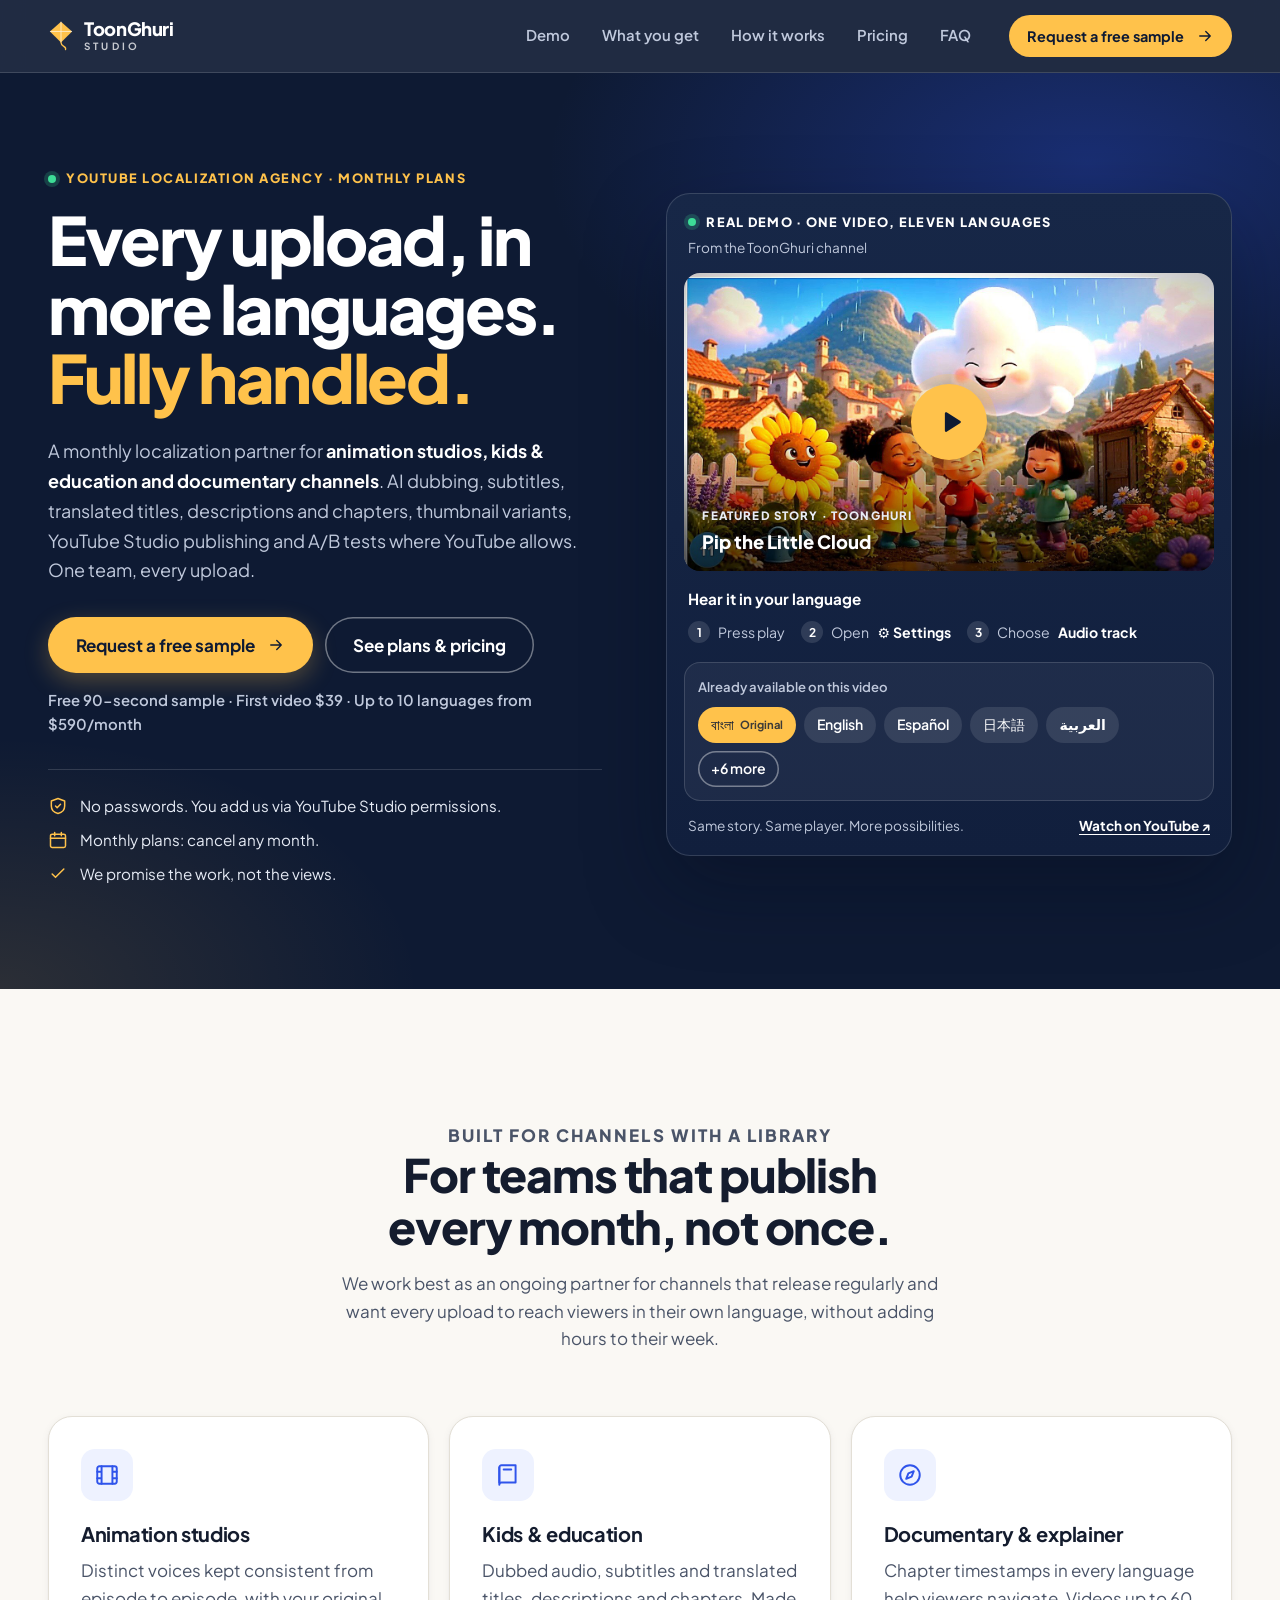
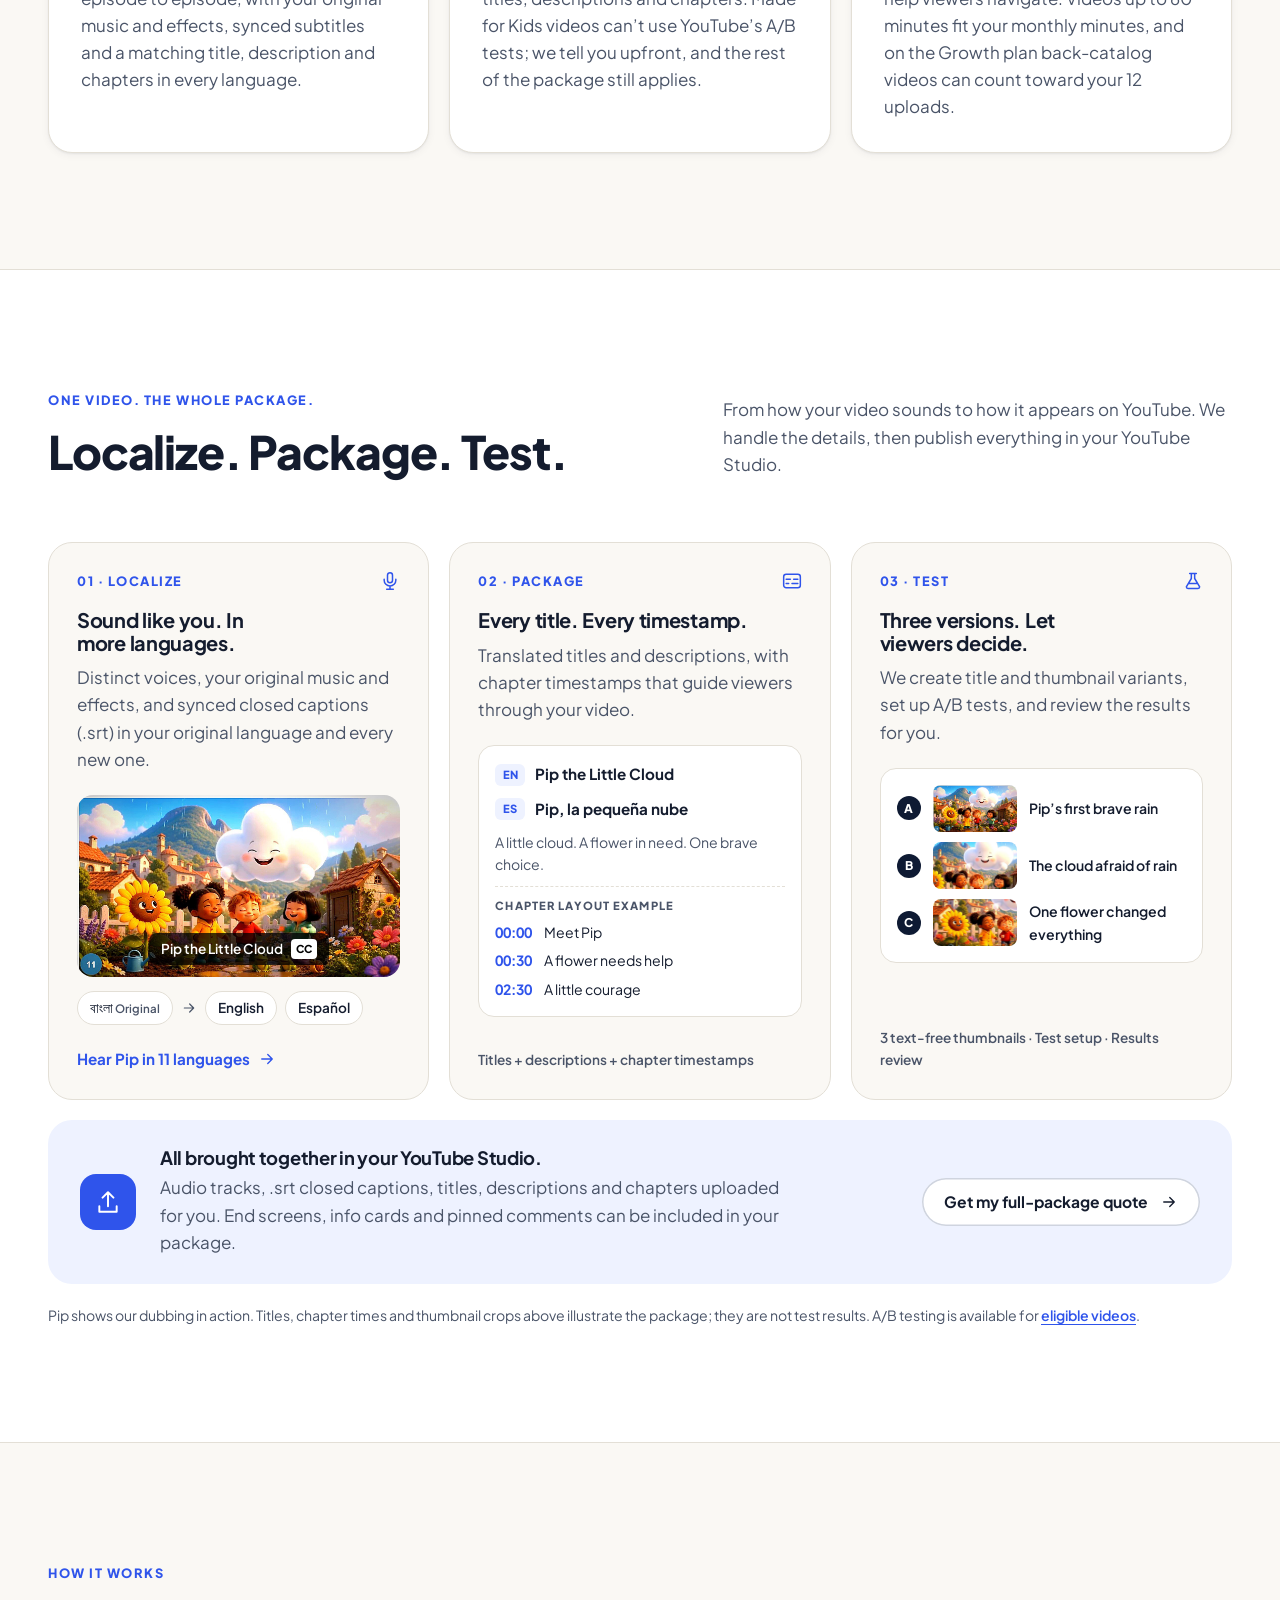
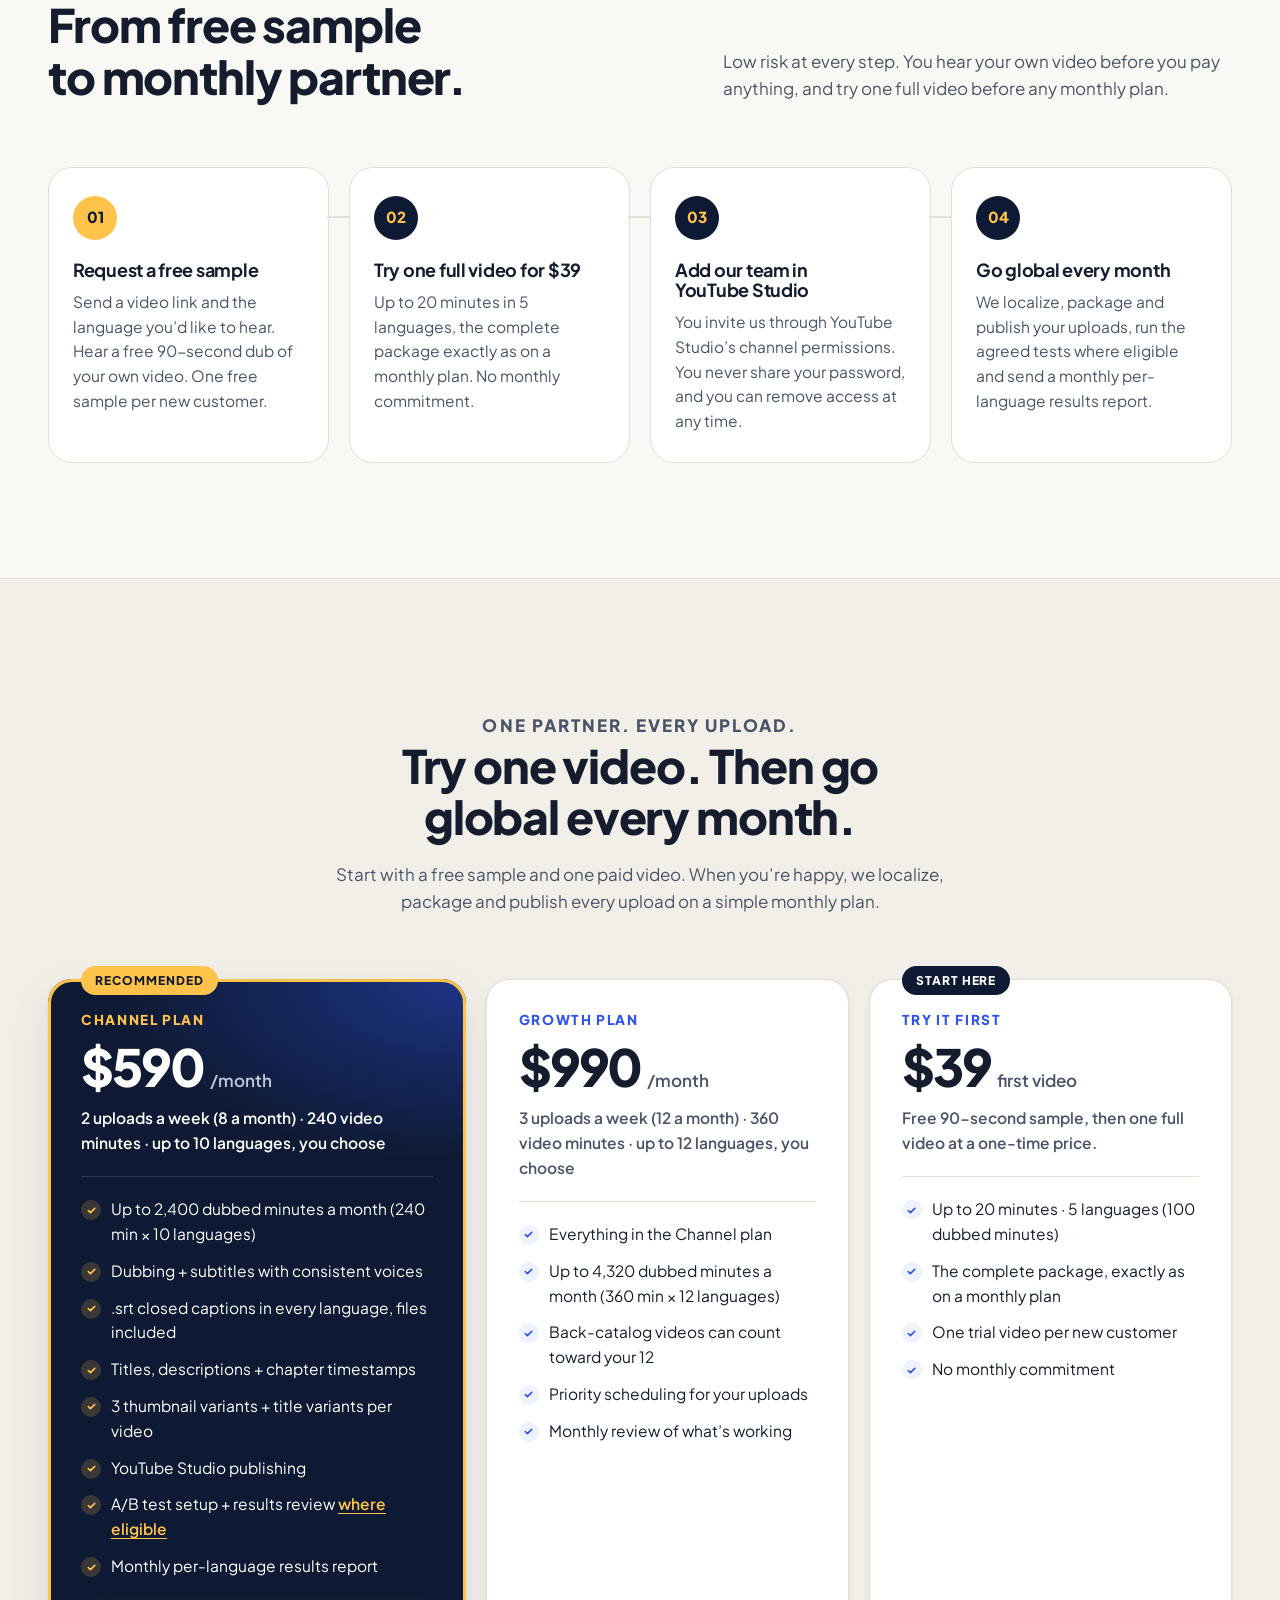
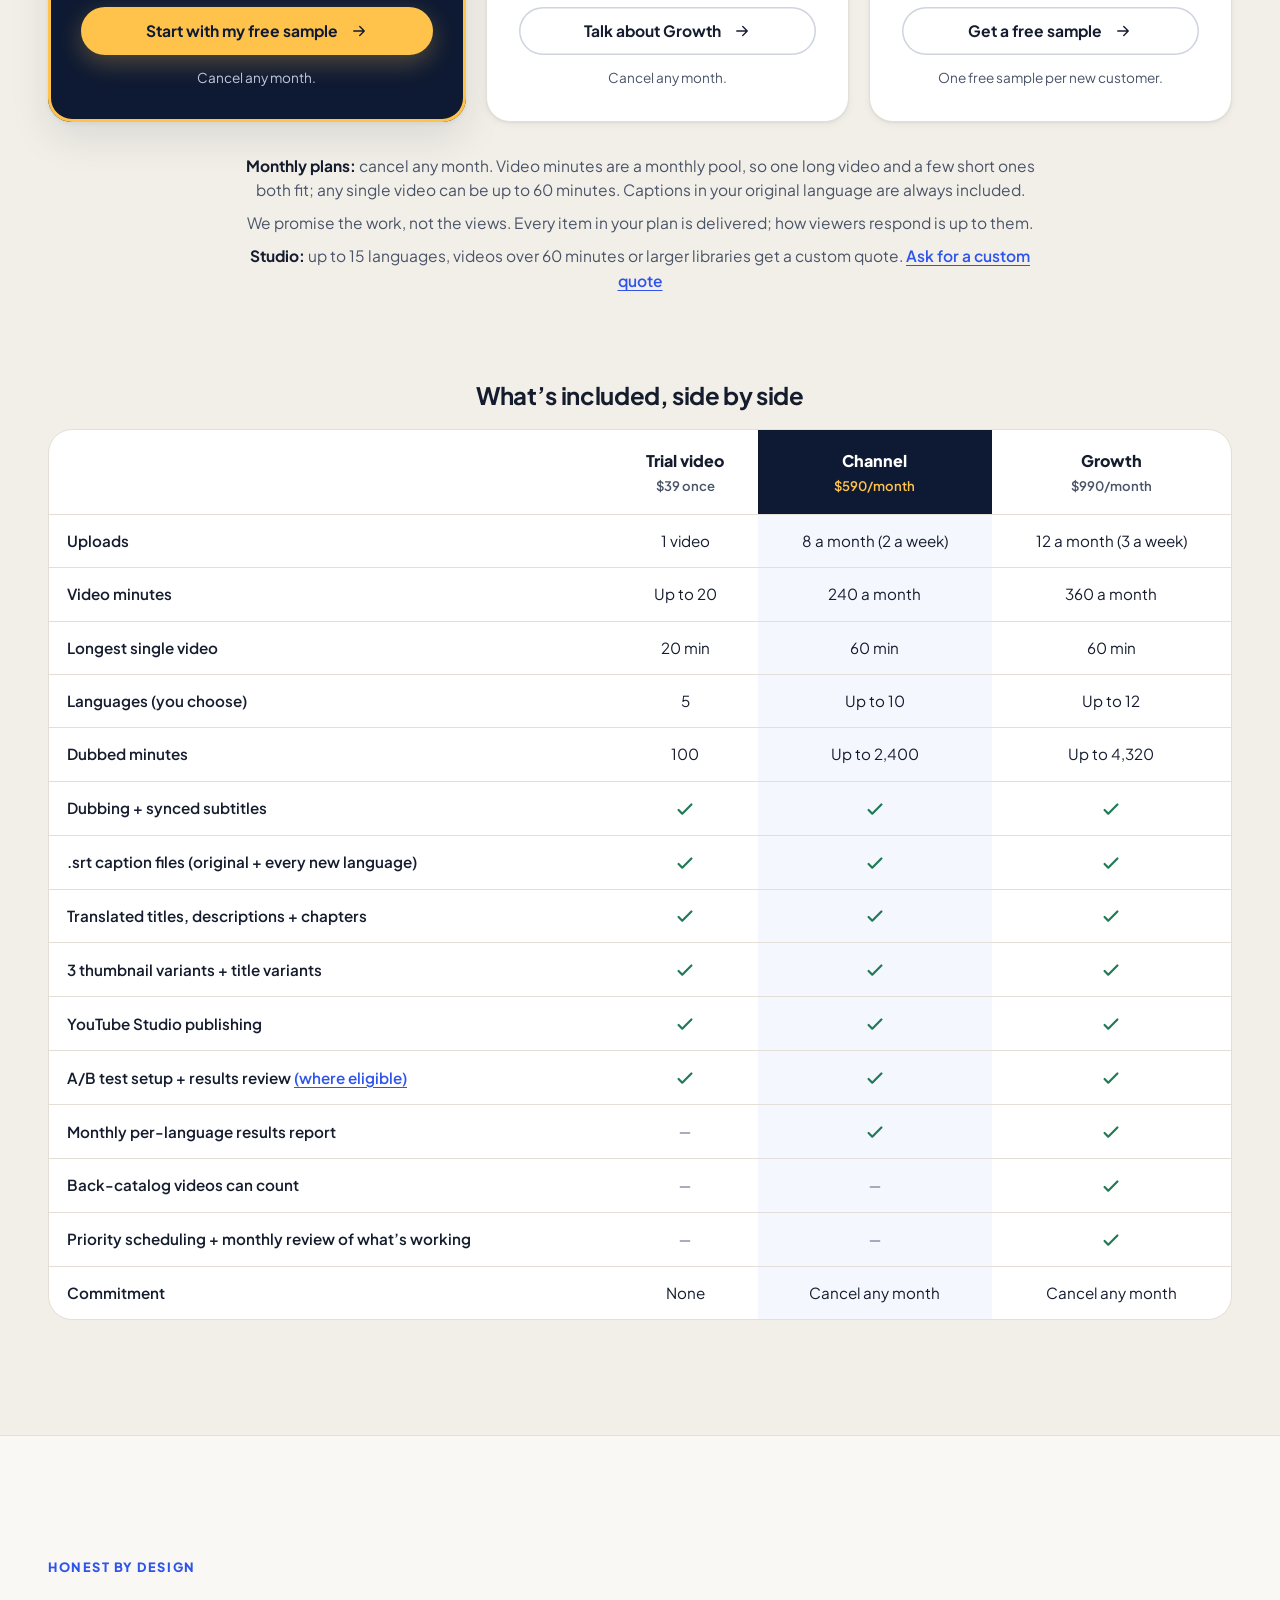
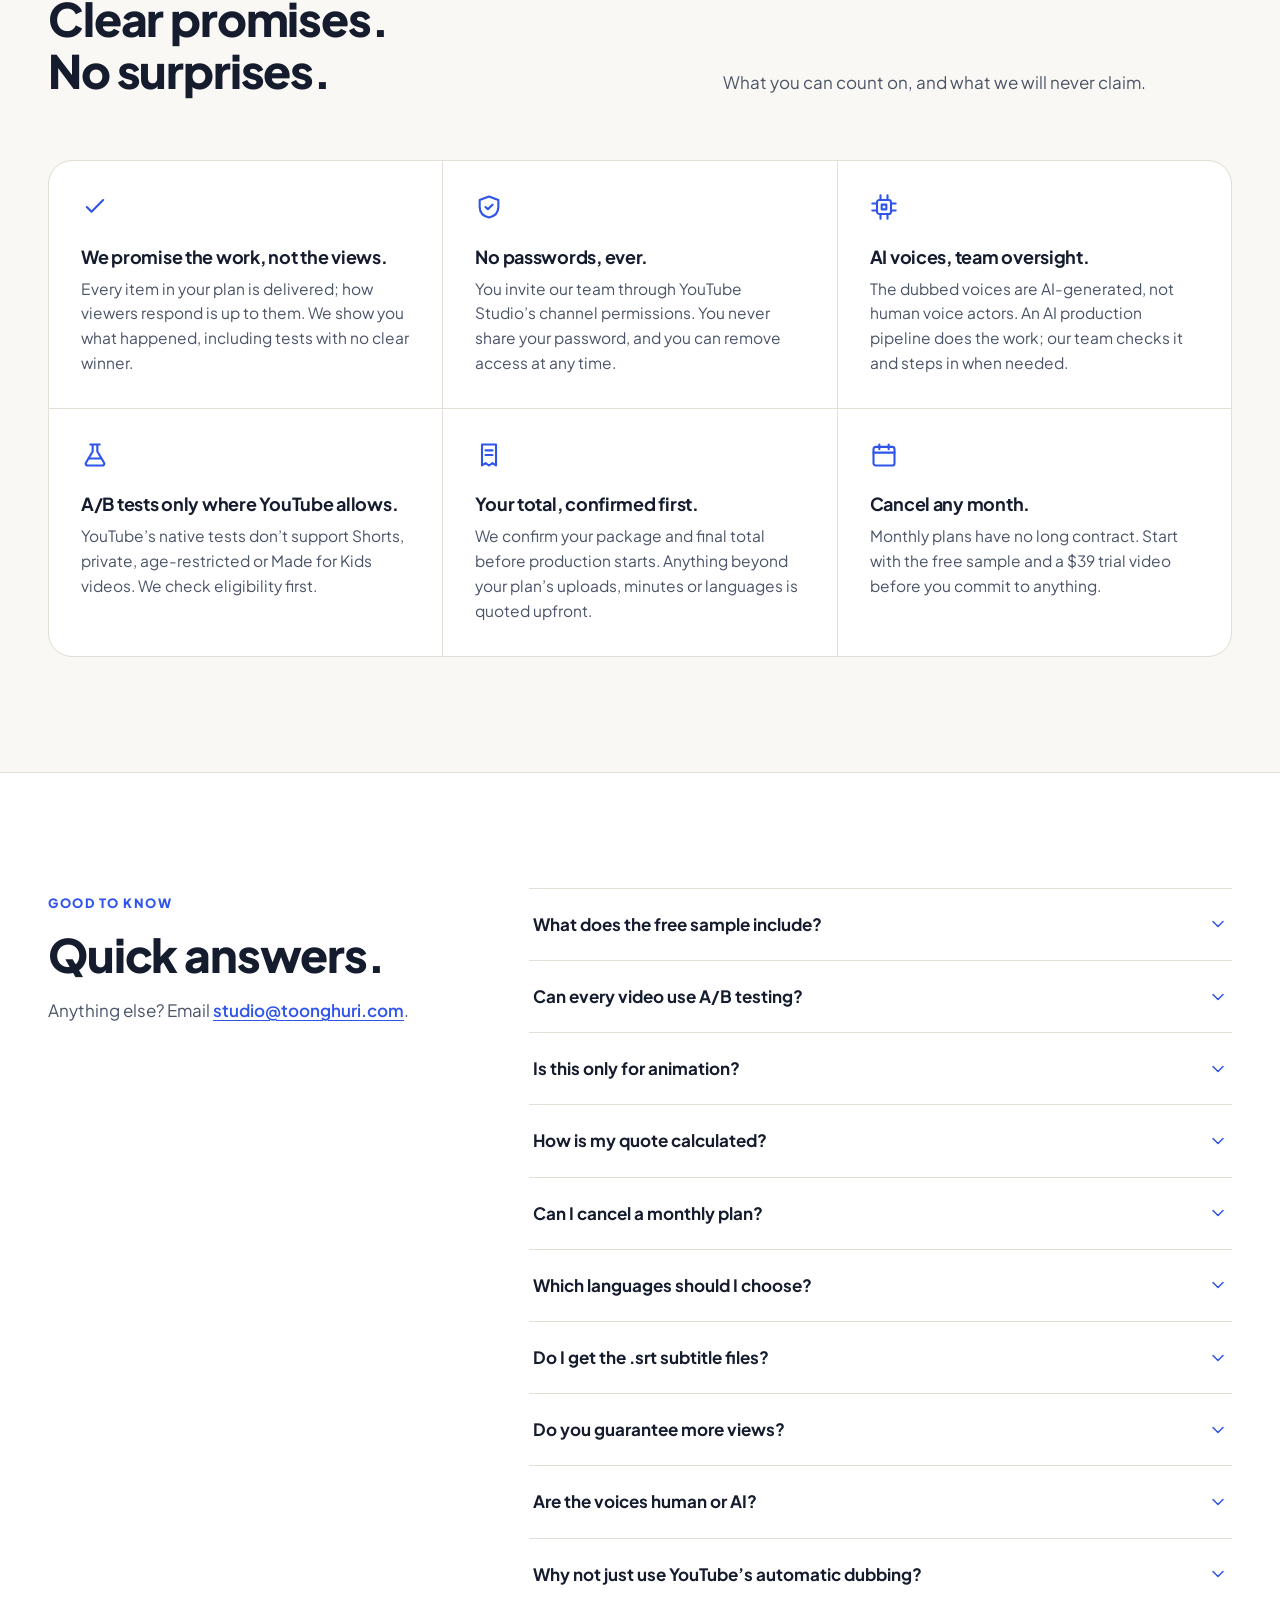
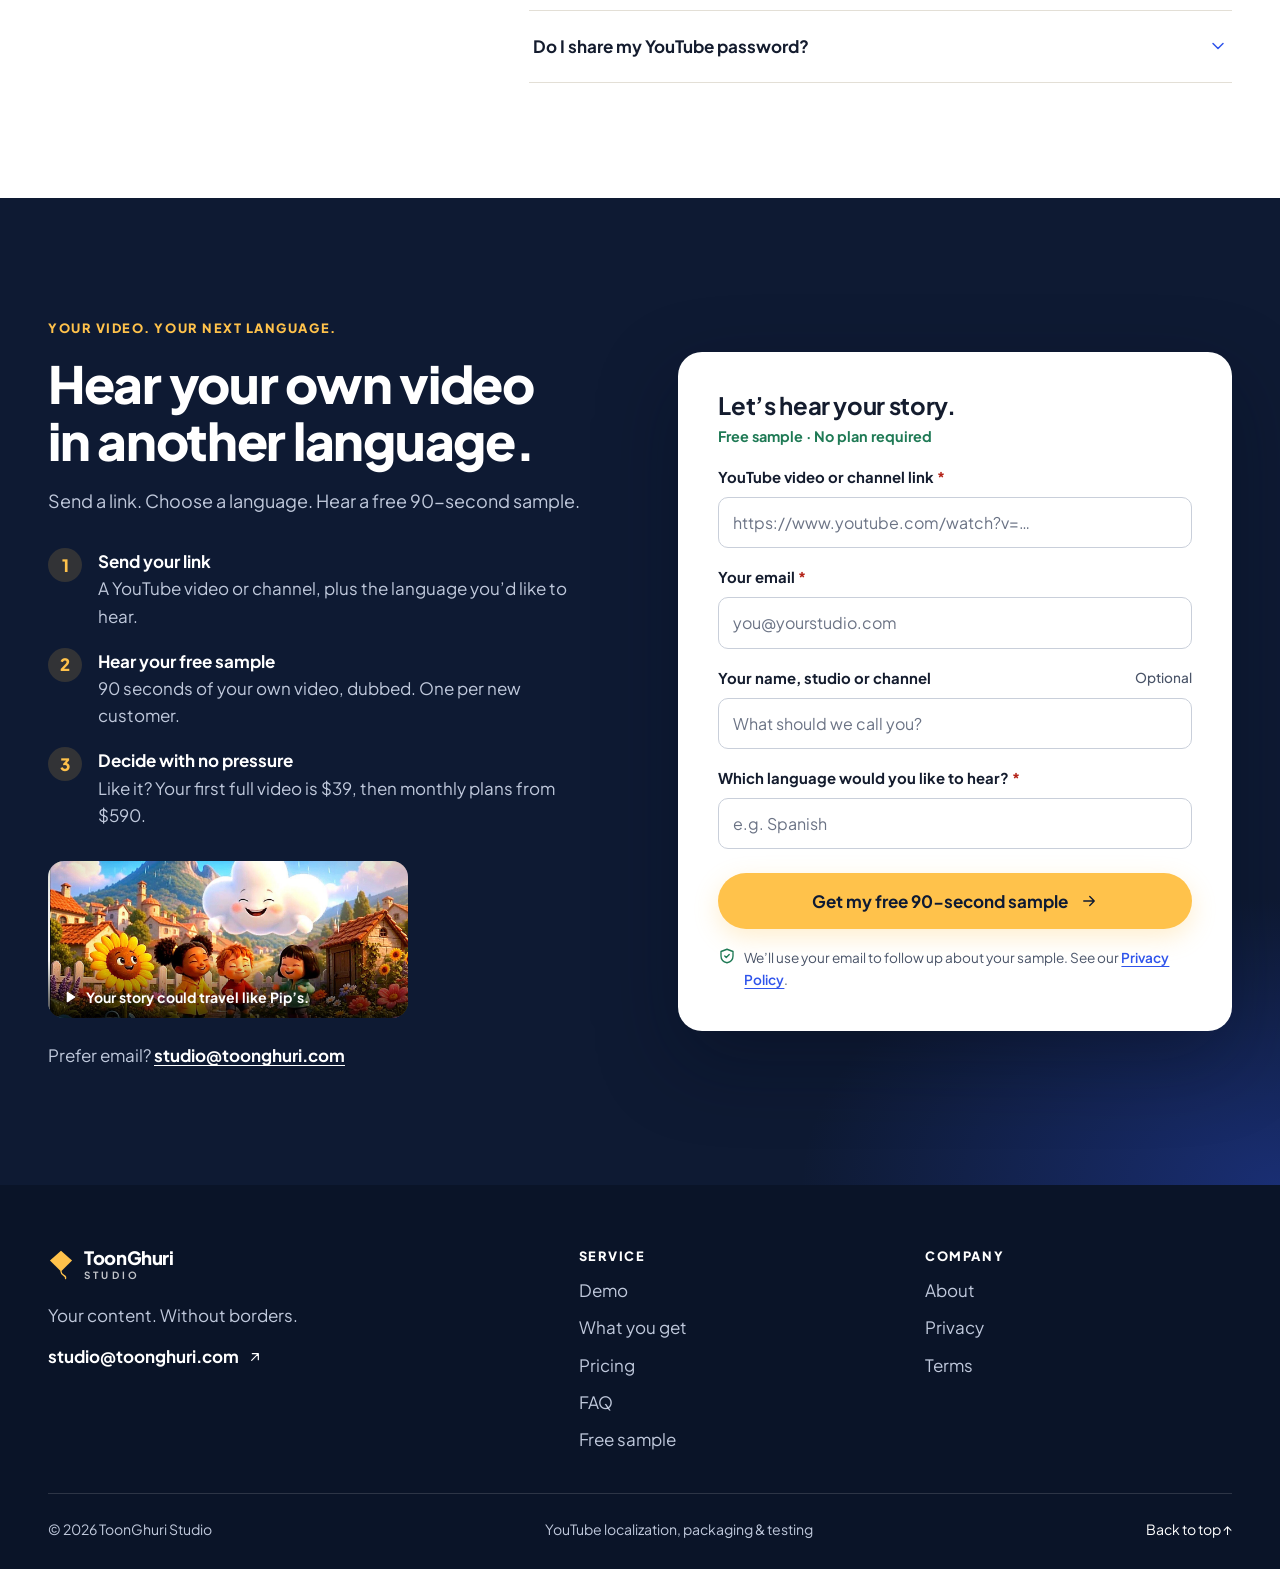
==== commit 24838147: "Harden the sample form and add canonical host, SEO, and analytics hooks Hostinger's edge already 301" ====
--- a/index.html
+++ b/index.html
@@ -15,20 +15,50 @@
       content="Every upload, released in more languages. Free 90-second sample · First video $39 · Up to 10 languages from $590/month."
     />
     <meta property="og:image" content="https://toonghuri.com/assets/media/pip-poster.jpg" />
+    <meta property="og:image:alt" content="Pip the little cloud and a flower, from the featured ToonGhuri story" />
+    <meta property="og:image:width" content="1280" />
+    <meta property="og:image:height" content="720" />
+    <meta property="og:locale" content="en_US" />
     <link rel="canonical" href="https://toonghuri.com/" />
     <meta property="og:url" content="https://toonghuri.com/" />
     <meta property="og:type" content="website" />
     <meta property="og:site_name" content="ToonGhuri Studio" />
     <meta name="twitter:card" content="summary_large_image" />
+    <meta name="twitter:title" content="ToonGhuri Studio — Your content, without borders." />
+    <meta
+      name="twitter:description"
+      content="Every upload, released in more languages. Free 90-second sample · First video $39 · Up to 10 languages from $590/month."
+    />
+    <meta name="twitter:image" content="https://toonghuri.com/assets/media/pip-poster.jpg" />
     <link rel="icon" href="assets/favicon.svg" type="image/svg+xml" />
     <link rel="preconnect" href="https://fonts.googleapis.com" />
     <link rel="preconnect" href="https://fonts.gstatic.com" crossorigin />
     <link
+      rel="stylesheet"
       href="https://fonts.googleapis.com/css2?family=Plus+Jakarta+Sans:wght@400;500;600;700;800&display=swap"
-      rel="stylesheet"
+      media="print"
+      onload="this.media='all'"
     />
-    <link rel="stylesheet" href="assets/styles.css" />
-    <script src="assets/app.js" defer></script>
+    <noscript>
+      <link
+        rel="stylesheet"
+        href="https://fonts.googleapis.com/css2?family=Plus+Jakarta+Sans:wght@400;500;600;700;800&display=swap"
+      />
+    </noscript>
+    <link rel="stylesheet" href="assets/styles.css?v=20261103" />
+    <script src="assets/app.js?v=20261103" defer></script>
+    <!-- Analytics off. See README. Plausible (no cookies). Uncomment the next line to enable.
+    <script defer data-domain="toonghuri.com" src="https://plausible.io/js/script.js"></script>
+    -->
+    <!-- GA4 alternative. Replace G-XXXXXXXXXX, update privacy.html, then uncomment.
+    <script async src="https://www.googletagmanager.com/gtag/js?id=G-XXXXXXXXXX"></script>
+    <script>
+      window.dataLayer = window.dataLayer || [];
+      function gtag(){dataLayer.push(arguments);}
+      gtag('js', new Date());
+      gtag('config', 'G-XXXXXXXXXX');
+    </script>
+    -->
   </head>
   <body class="home">
     <a href="#main" class="skip-link">Skip to content</a>
@@ -581,6 +611,10 @@
               <button class="text-button" type="button" id="clear-plan" aria-label="Remove selected plan">Remove</button>
             </div>
             <input type="hidden" id="sample-plan" name="plan" value="Free sample · Help me choose a plan" />
+            <div class="hp-field" aria-hidden="true">
+              <label for="tg-leave-blank">Leave this field blank</label>
+              <input type="text" id="tg-leave-blank" name="tg_leave_blank" tabindex="-1" autocomplete="off" autocapitalize="off" spellcheck="false" value="" />
+            </div>
             <div class="field">
               <label for="sample-url">YouTube video or channel link <span class="req" aria-hidden="true">*</span></label>
               <input type="url" id="sample-url" name="url" placeholder="https://www.youtube.com/watch?v=…" required autocomplete="url" />
--- a/assets/styles.css
+++ b/assets/styles.css
@@ -1433,6 +1433,7 @@
   text-underline-offset: 3px;
 }
 .sample-form {
+  position: relative;
   display: grid;
   gap: 18px;
   padding: clamp(24px, 4vw, 40px);
@@ -1538,6 +1539,22 @@
   background: #ecf8f2;
   color: #145c3f;
   font-weight: 600;
+}
+.form-result.is-error {
+  background: #fdecec;
+  color: #8a1f11;
+}
+.hp-field {
+  position: absolute;
+  width: 1px;
+  height: 1px;
+  margin: -1px;
+  padding: 0;
+  overflow: hidden;
+  clip: rect(0 0 0 0);
+  clip-path: inset(50%);
+  white-space: nowrap;
+  border: 0;
 }
 
 /* 7. Footer ---------------------------------------------------------------- */
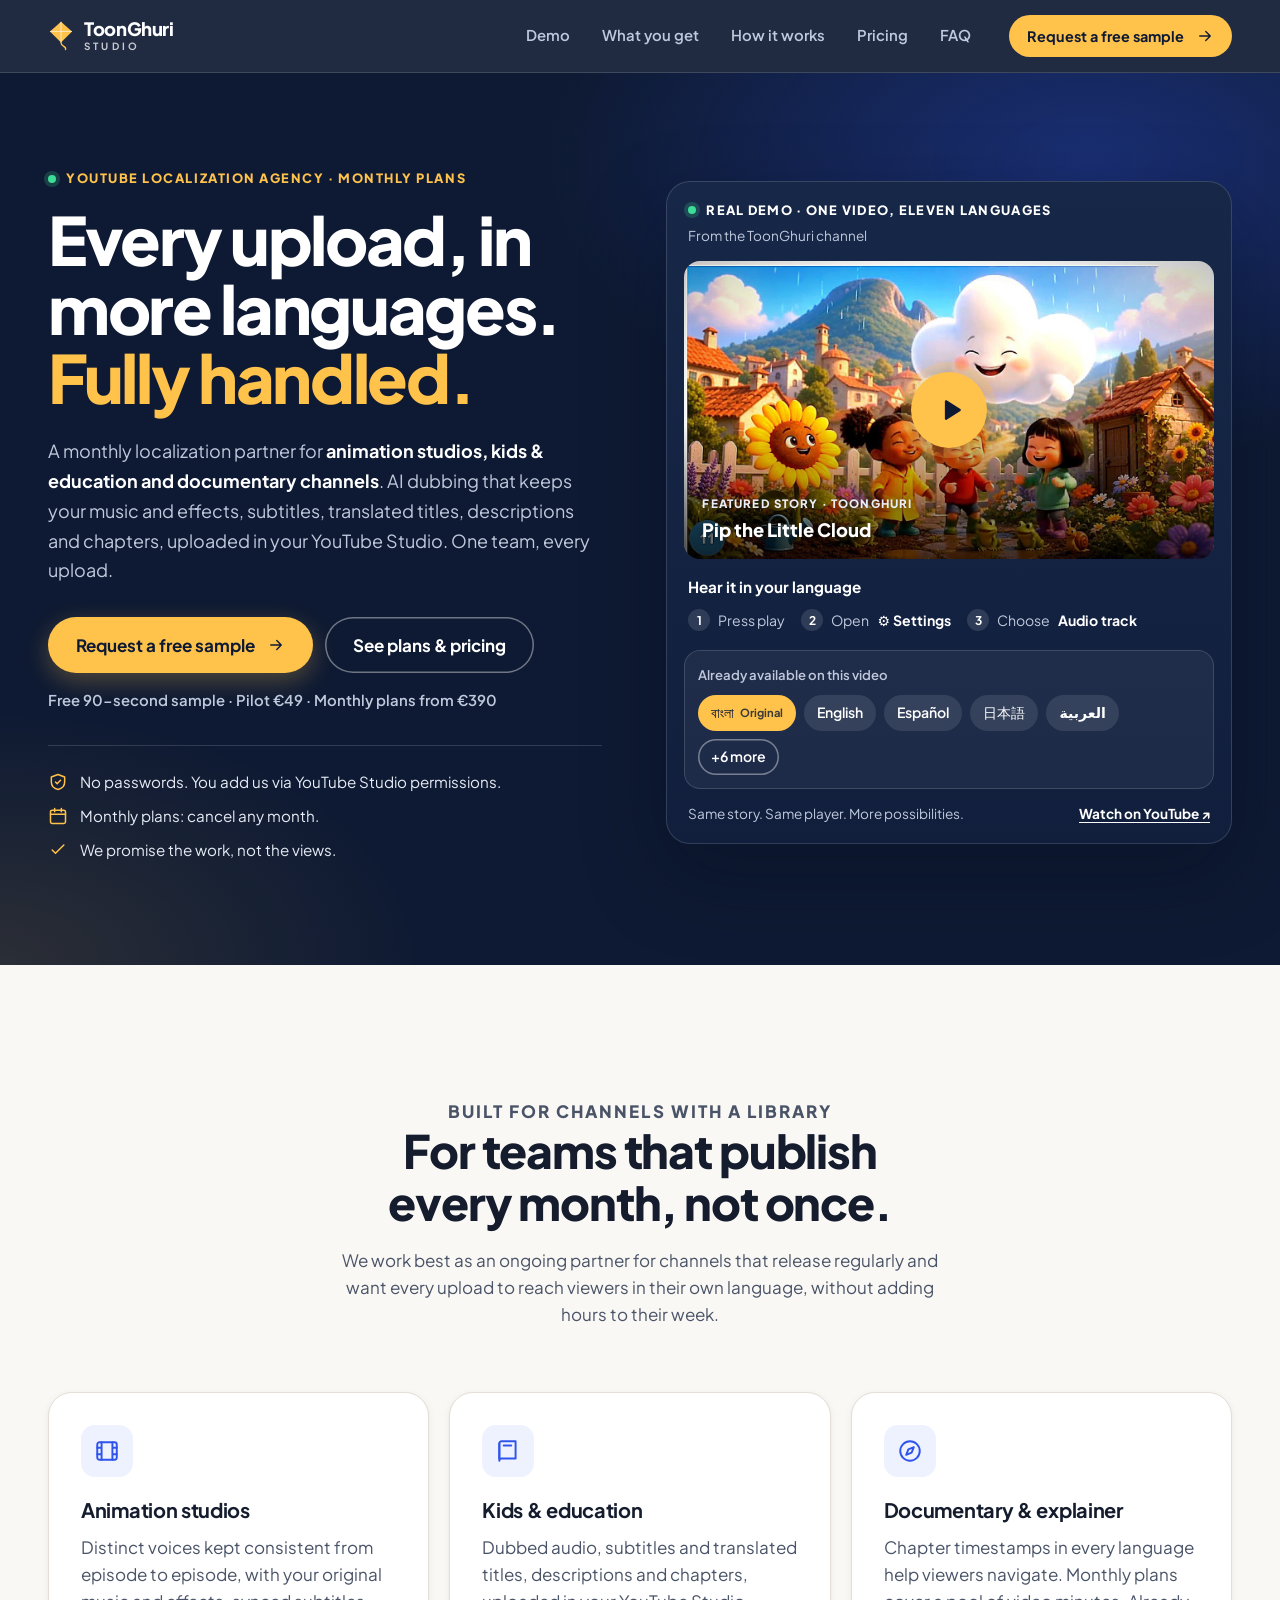
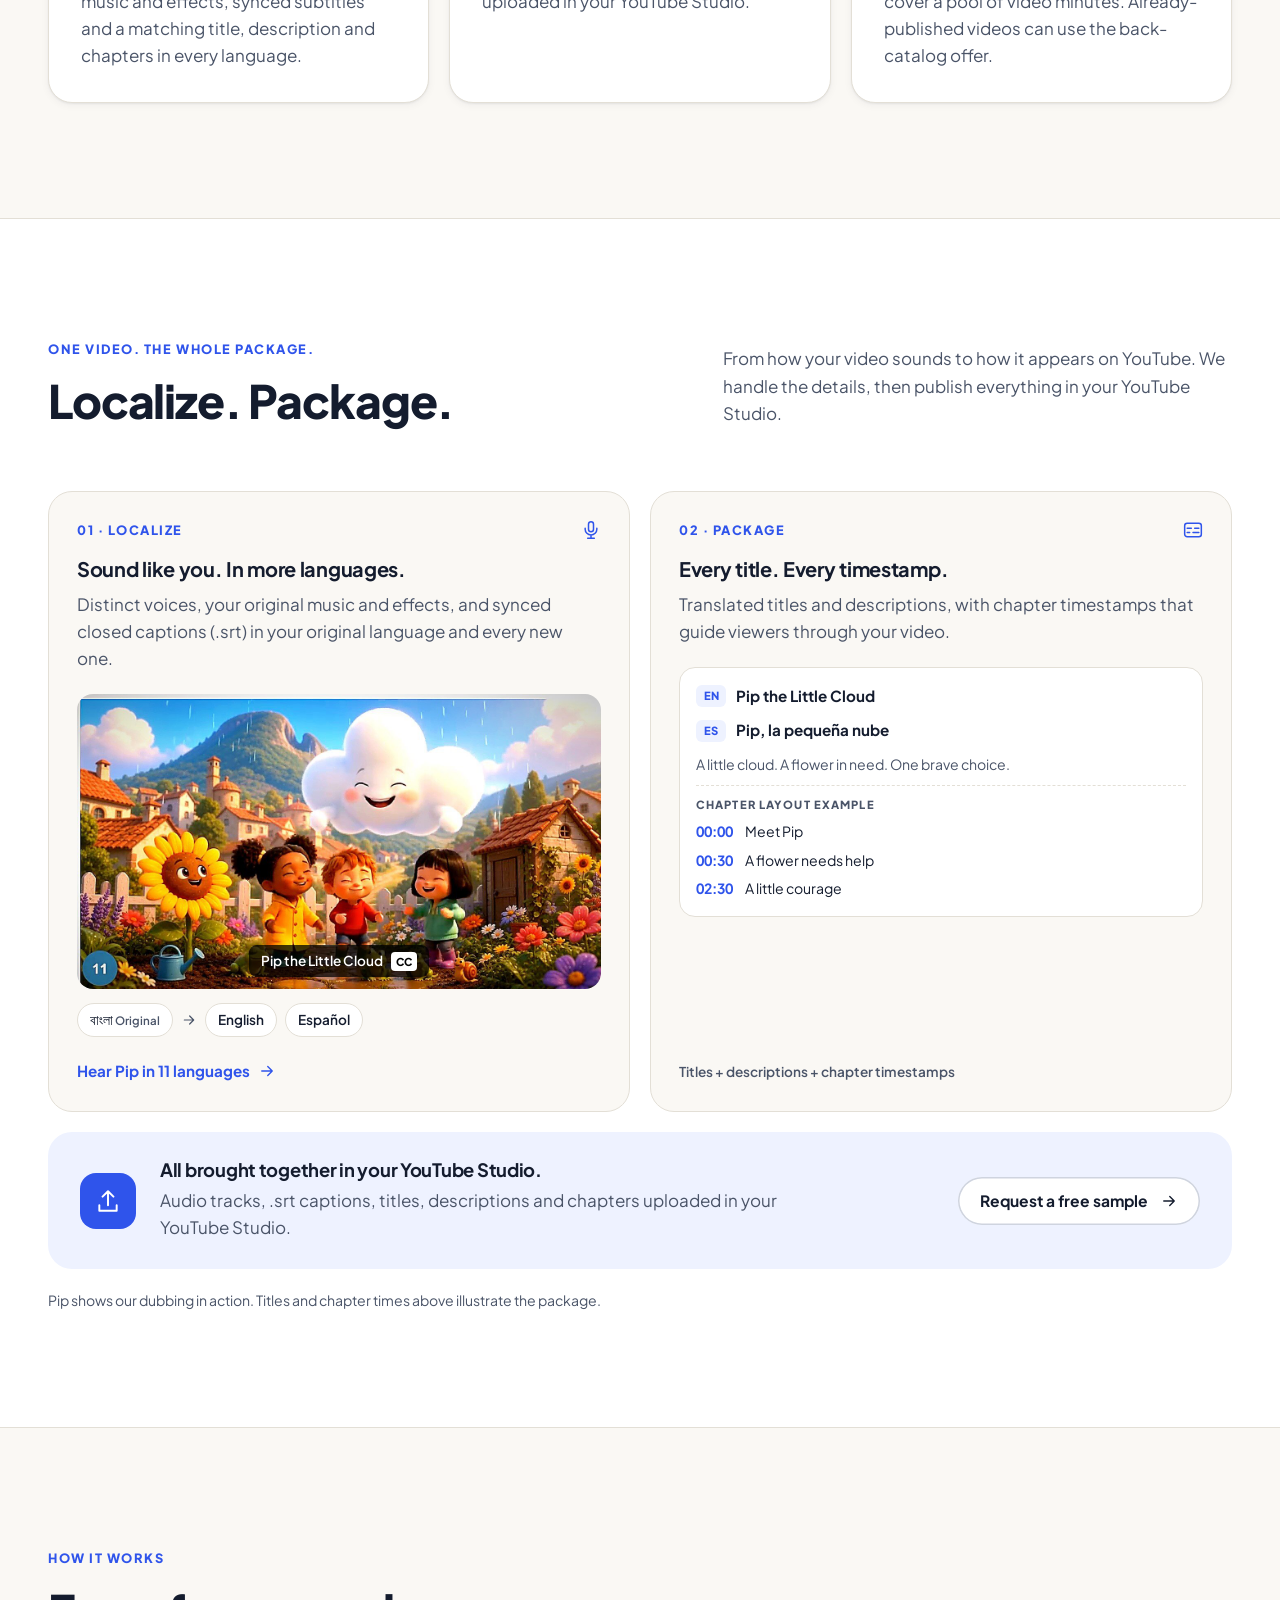
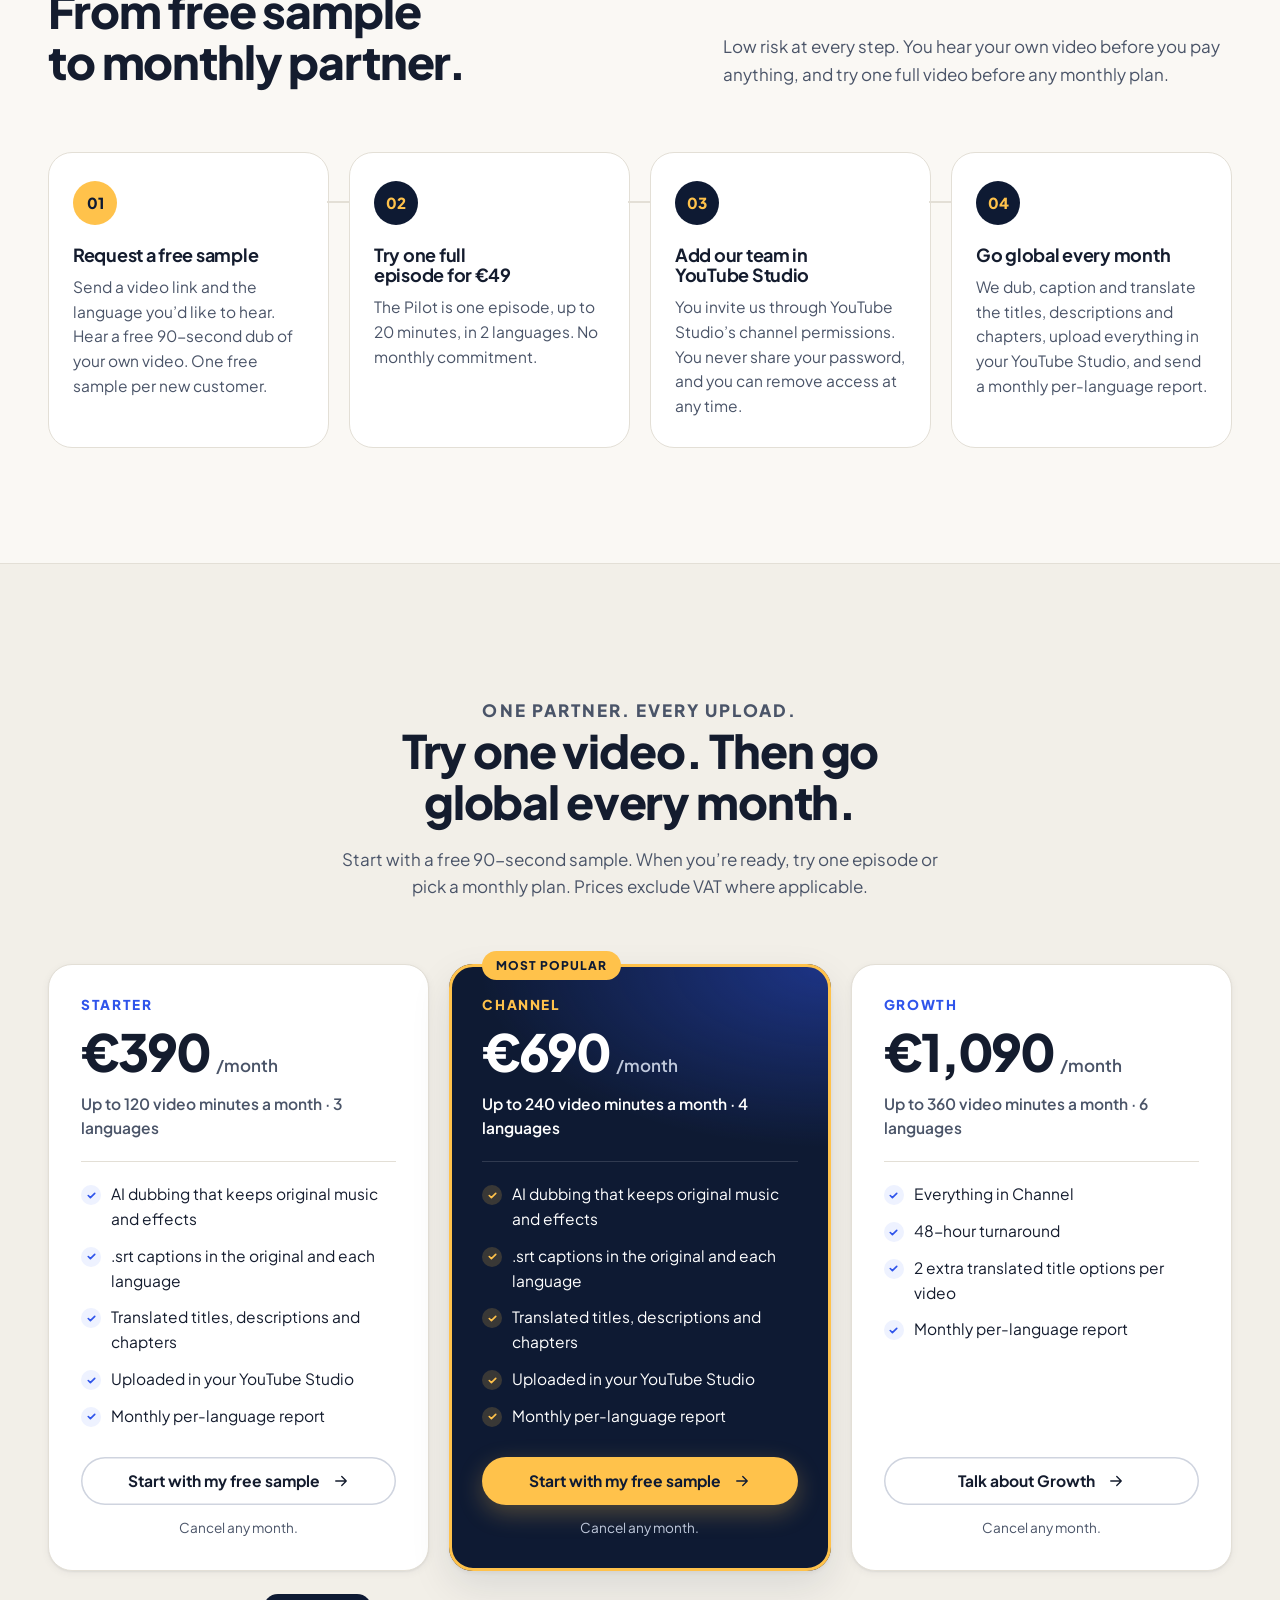
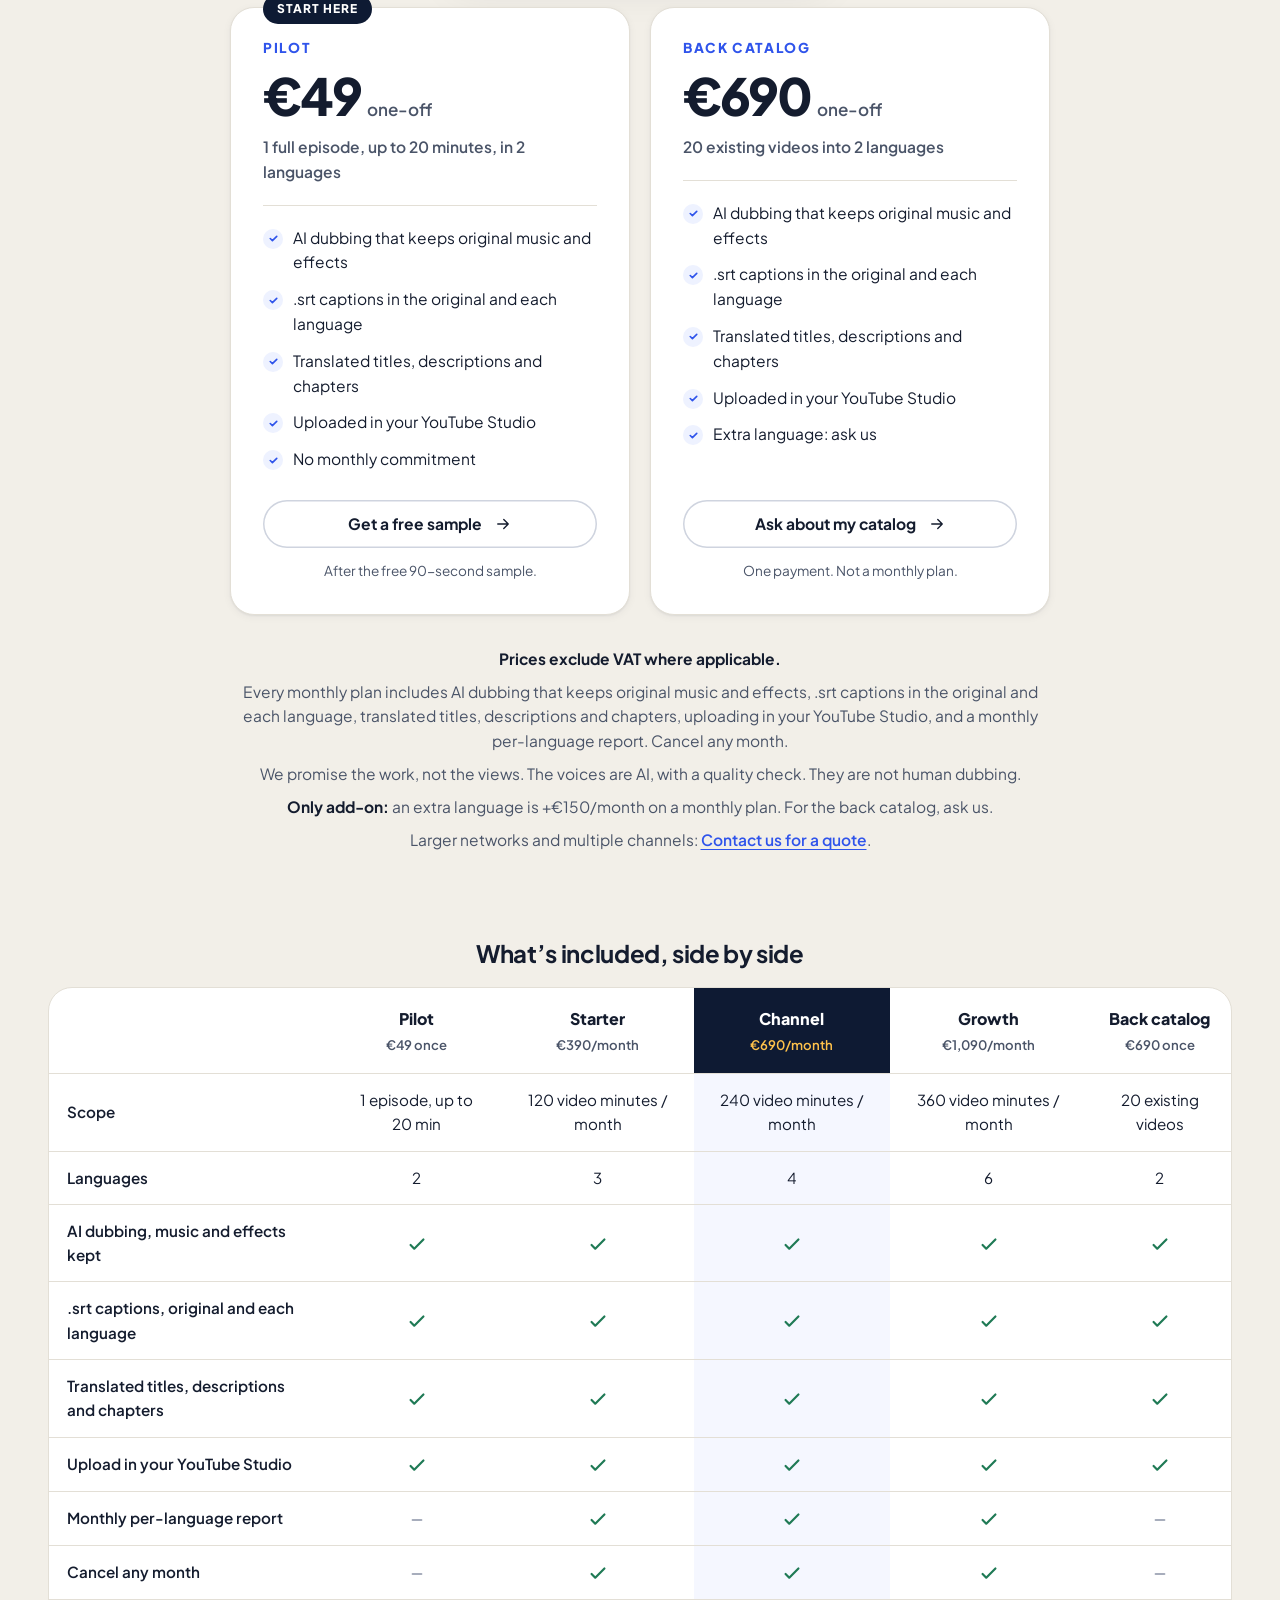
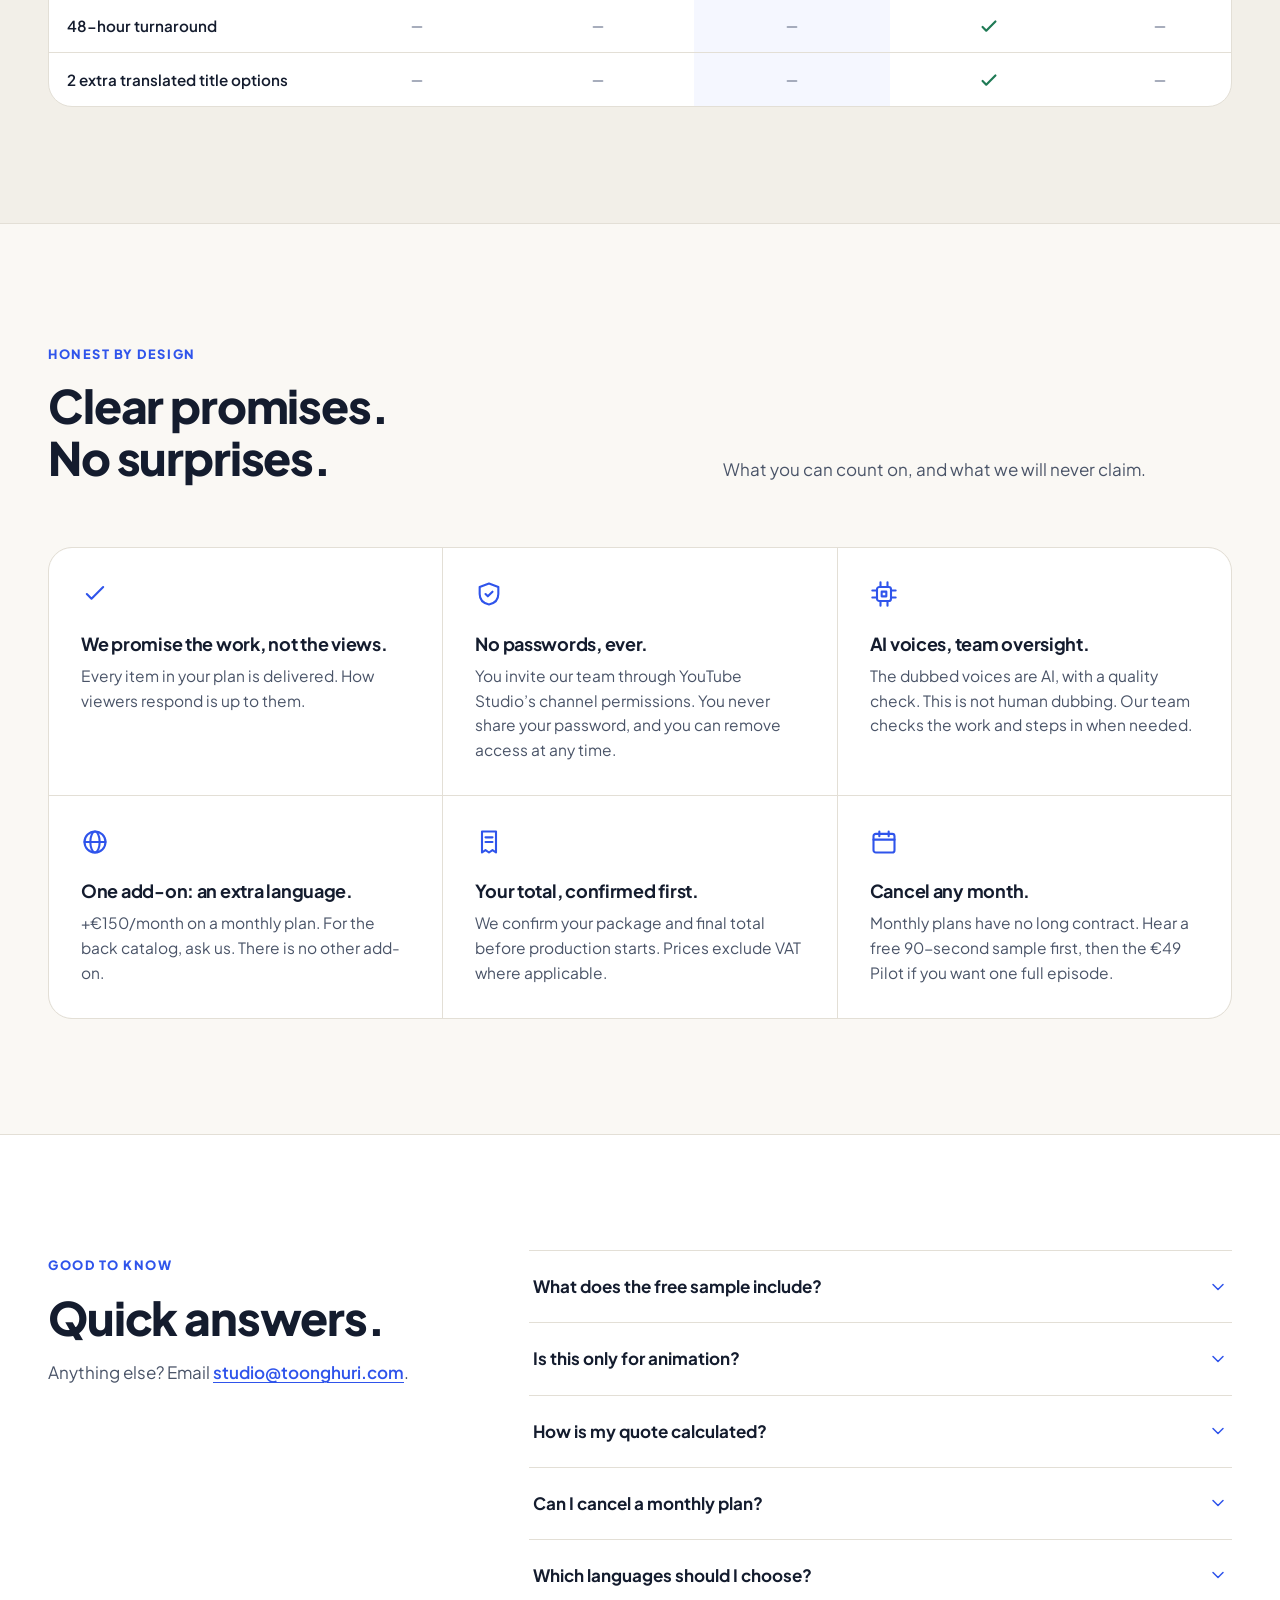
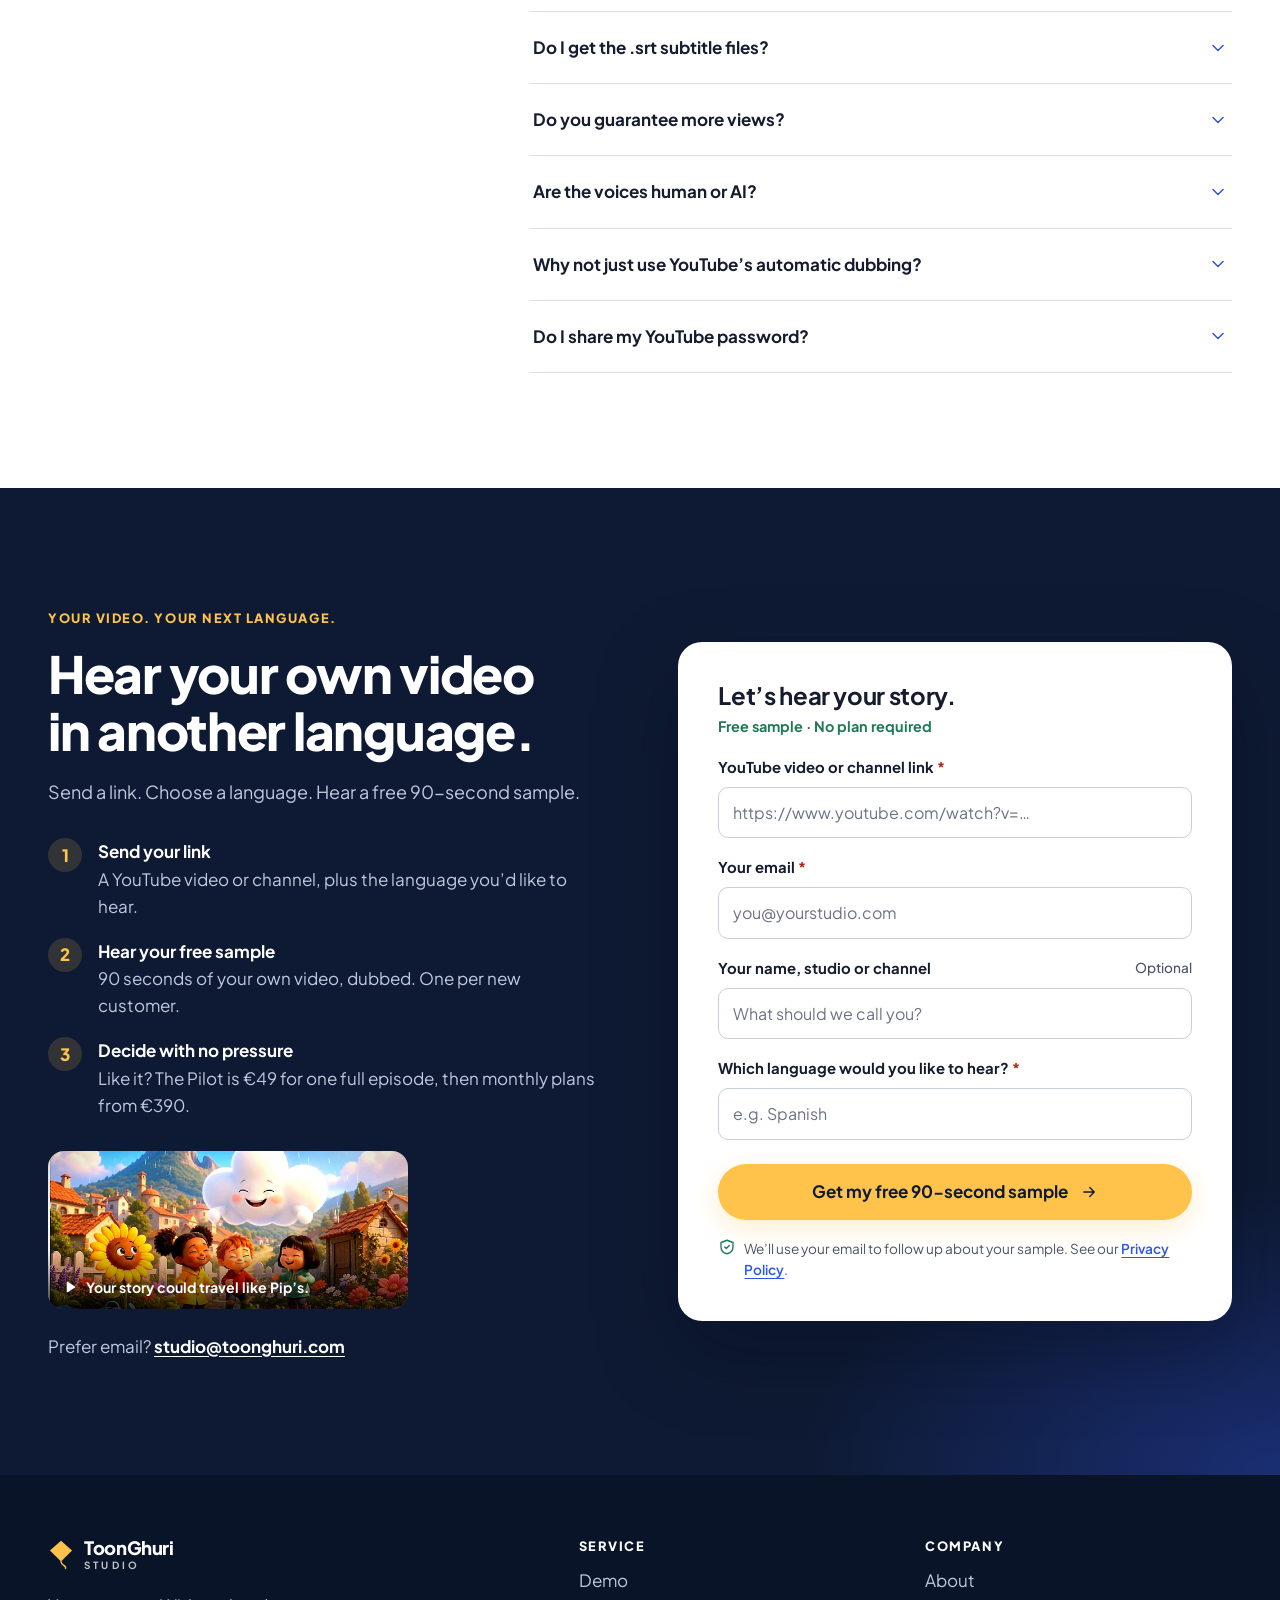
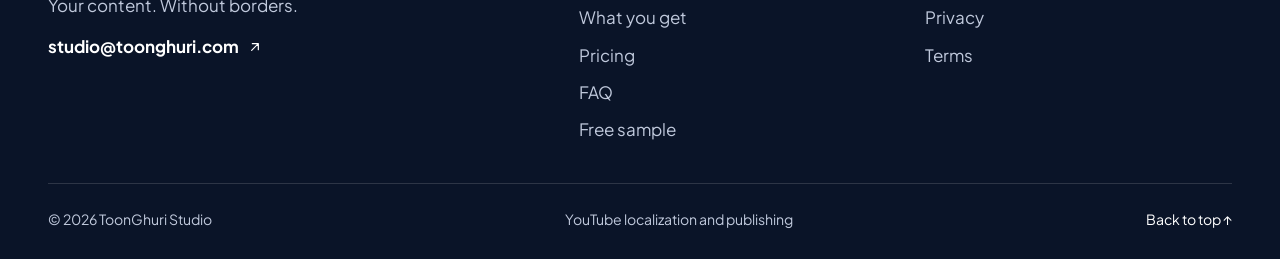
==== commit 96762db3: "Switch the public offer to the approved EUR lineup Replace the USD trial, Channel, Growth, and custo" ====
--- a/index.html
+++ b/index.html
@@ -6,13 +6,13 @@
     <title>ToonGhuri Studio — Monthly YouTube localization for animation, kids &amp; documentary channels</title>
     <meta
       name="description"
-      content="A monthly YouTube localization partner: AI dubbing, subtitles, translated titles, descriptions and chapters, thumbnail variants, publishing and A/B tests where YouTube allows. Hear a real example and request a free 90-second sample."
+      content="A monthly YouTube localization partner: AI dubbing, subtitles, and translated titles, descriptions and chapters, published in your YouTube Studio. Hear a real example and request a free 90-second sample."
     />
     <meta name="theme-color" content="#0e1a33" />
     <meta property="og:title" content="ToonGhuri Studio — Your content, without borders." />
     <meta
       property="og:description"
-      content="Every upload, released in more languages. Free 90-second sample · First video $39 · Up to 10 languages from $590/month."
+      content="Every upload, released in more languages. Free 90-second sample · Pilot €49 · Monthly plans from €390. Prices exclude VAT where applicable."
     />
     <meta property="og:image" content="https://toonghuri.com/assets/media/pip-poster.jpg" />
     <meta property="og:image:alt" content="Pip the little cloud and a flower, from the featured ToonGhuri story" />
@@ -27,7 +27,7 @@
     <meta name="twitter:title" content="ToonGhuri Studio — Your content, without borders." />
     <meta
       name="twitter:description"
-      content="Every upload, released in more languages. Free 90-second sample · First video $39 · Up to 10 languages from $590/month."
+      content="Every upload, released in more languages. Free 90-second sample · Pilot €49 · Monthly plans from €390. Prices exclude VAT where applicable."
     />
     <meta name="twitter:image" content="https://toonghuri.com/assets/media/pip-poster.jpg" />
     <link rel="icon" href="assets/favicon.svg" type="image/svg+xml" />
@@ -45,7 +45,7 @@
         href="https://fonts.googleapis.com/css2?family=Plus+Jakarta+Sans:wght@400;500;600;700;800&display=swap"
       />
     </noscript>
-    <link rel="stylesheet" href="assets/styles.css?v=20261103" />
+    <link rel="stylesheet" href="assets/styles.css?v=20261103p" />
     <script src="assets/app.js?v=20261103" defer></script>
     <!-- Analytics off. See README. Plausible (no cookies). Uncomment the next line to enable.
     <script defer data-domain="toonghuri.com" src="https://plausible.io/js/script.js"></script>
@@ -128,14 +128,14 @@
             <h1 id="hero-heading">Every upload, in more languages. <span class="accent">Fully handled.</span></h1>
             <p class="hero-description">
               A monthly localization partner for <strong>animation studios, kids &amp; education and documentary channels</strong>.
-              AI dubbing, subtitles, translated titles, descriptions and chapters, thumbnail variants, YouTube Studio publishing
-              and A/B tests where YouTube allows. One team, every upload.
+              AI dubbing that keeps your music and effects, subtitles, translated titles, descriptions and chapters,
+              uploaded in your YouTube Studio. One team, every upload.
             </p>
             <div class="hero-actions">
               <a class="button button-accent button-large" href="#free-sample">Request a free sample<svg class="icon" aria-hidden="true"><use href="#i-arrow" /></svg></a>
               <a class="button button-ghost-dark button-large" href="#pricing">See plans &amp; pricing</a>
             </div>
-            <p class="micro-copy">Free 90-second sample · First video $39 · Up to 10 languages from $590/month</p>
+            <p class="micro-copy">Free 90-second sample · Pilot €49 · Monthly plans from €390</p>
             <ul class="hero-trust" aria-label="Our commitments">
               <li><svg class="icon" aria-hidden="true"><use href="#i-shield" /></svg>No passwords. You add us via YouTube Studio permissions.</li>
               <li><svg class="icon" aria-hidden="true"><use href="#i-calendar" /></svg>Monthly plans: cancel any month.</li>
@@ -216,12 +216,12 @@
             <article class="audience-card">
               <span class="audience-icon"><svg class="icon" aria-hidden="true"><use href="#i-book" /></svg></span>
               <h3>Kids &amp; education</h3>
-              <p>Dubbed audio, subtitles and translated titles, descriptions and chapters. Made for Kids videos can’t use YouTube’s A/B tests; we tell you upfront, and the rest of the package still applies.</p>
+              <p>Dubbed audio, subtitles and translated titles, descriptions and chapters, uploaded in your YouTube Studio.</p>
             </article>
             <article class="audience-card">
               <span class="audience-icon"><svg class="icon" aria-hidden="true"><use href="#i-compass" /></svg></span>
               <h3>Documentary &amp; explainer</h3>
-              <p>Chapter timestamps in every language help viewers navigate. Videos up to 60 minutes fit your monthly minutes, and on the Growth plan back-catalog videos can count toward your 12 uploads.</p>
+              <p>Chapter timestamps in every language help viewers navigate. Monthly plans cover a pool of video minutes. Already-published videos can use the back-catalog offer.</p>
             </article>
           </div>
         </div>
@@ -233,7 +233,7 @@
           <div class="section-heading">
             <div>
               <p class="eyebrow">One video. The whole package.</p>
-              <h2 id="features-heading">Localize. Package. Test.</h2>
+              <h2 id="features-heading">Localize. Package.</h2>
             </div>
             <p>From how your video sounds to how it appears on YouTube. We handle the details, then publish everything in your YouTube Studio.</p>
           </div>
@@ -268,27 +268,16 @@
               </div>
               <span class="service-detail">Titles + descriptions + chapter timestamps</span>
             </article>
-            <article class="service-card">
-              <div class="feature-heading"><span class="feature-number">03 · Test</span><svg class="icon" aria-hidden="true"><use href="#i-test" /></svg></div>
-              <h3>Three versions. Let viewers decide.</h3>
-              <p>We create title and thumbnail variants, set up A/B tests, and review the results for you.</p>
-              <div class="test-visual" aria-label="Three illustrative thumbnail and title variants, not live test results">
-                <div class="variant-row"><span class="variant-letter">A</span><div class="variant-thumb variant-wide"><img src="assets/media/pip-poster.jpg" alt="Wide scene with Pip and friends" loading="lazy" decoding="async" width="1280" height="720" /></div><span>Pip’s first brave rain</span></div>
-                <div class="variant-row"><span class="variant-letter">B</span><div class="variant-thumb variant-pip"><img src="assets/media/pip-poster.jpg" alt="Close crop of Pip the cloud" loading="lazy" decoding="async" width="1280" height="720" /></div><span>The cloud afraid of rain</span></div>
-                <div class="variant-row"><span class="variant-letter">C</span><div class="variant-thumb variant-flower"><img src="assets/media/pip-poster.jpg" alt="Close crop of the sunflower in Pip’s story" loading="lazy" decoding="async" width="1280" height="720" /></div><span>One flower changed everything</span></div>
-              </div>
-              <span class="service-detail">3 text-free thumbnails · Test setup · Results review</span>
-            </article>
           </div>
           <div class="publishing-strip">
             <span class="publishing-icon"><svg class="icon" aria-hidden="true"><use href="#i-upload" /></svg></span>
             <div>
               <h3>All brought together in your YouTube Studio.</h3>
-              <p>Audio tracks, .srt closed captions, titles, descriptions and chapters uploaded for you. End screens, info cards and pinned comments can be included in your package.</p>
-            </div>
-            <a href="#free-sample" class="button button-secondary" data-plan="Full video package · Dubbing, titles, descriptions, timestamps, thumbnails, A/B testing and publishing">Get my full-package quote<svg class="icon" aria-hidden="true"><use href="#i-arrow" /></svg></a>
-          </div>
-          <p class="service-note">Pip shows our dubbing in action. Titles, chapter times and thumbnail crops above illustrate the package; they are not test results. A/B testing is available for <a href="#testing-faq">eligible videos</a>.</p>
+              <p>Audio tracks, .srt captions, titles, descriptions and chapters uploaded in your YouTube Studio.</p>
+            </div>
+            <a href="#free-sample" class="button button-secondary" data-plan="Free sample · Help me choose a plan">Request a free sample<svg class="icon" aria-hidden="true"><use href="#i-arrow" /></svg></a>
+          </div>
+          <p class="service-note">Pip shows our dubbing in action. Titles and chapter times above illustrate the package.</p>
         </div>
       </section>
 
@@ -310,8 +299,8 @@
             </li>
             <li>
               <span class="step-number">02</span>
-              <h3>Try one full video for $39</h3>
-              <p>Up to 20 minutes in 5 languages, the complete package exactly as on a monthly plan. No monthly commitment.</p>
+              <h3>Try one full episode for €49</h3>
+              <p>The Pilot is one episode, up to 20 minutes, in 2 languages. No monthly commitment.</p>
             </li>
             <li>
               <span class="step-number">03</span>
@@ -321,7 +310,7 @@
             <li>
               <span class="step-number">04</span>
               <h3>Go global every month</h3>
-              <p>We localize, package and publish your uploads, run the agreed tests where eligible and send a monthly per-language results report.</p>
+              <p>We dub, caption and translate the titles, descriptions and chapters, upload everything in your YouTube Studio, and send a monthly per-language report.</p>
             </li>
           </ol>
         </div>
@@ -333,111 +322,123 @@
           <div class="section-heading section-heading-center">
             <p class="eyebrow">One partner. Every upload.</p>
             <h2 id="pricing-heading">Try one video. Then go global every month.</h2>
-            <p>Start with a free sample and one paid video. When you’re happy, we localize, package and publish every upload on a simple monthly plan.</p>
+            <p>Start with a free 90-second sample. When you’re ready, try one episode or pick a monthly plan. Prices exclude VAT where applicable.</p>
           </div>
 
           <div class="pricing-grid">
+            <article class="price-card" aria-labelledby="plan-starter">
+              <h3 class="plan-name" id="plan-starter">Starter</h3>
+              <p class="plan-price"><span class="amount">€390</span><span class="per">/month</span></p>
+              <p class="plan-scope">Up to 120 video minutes a month · 3 languages</p>
+              <ul class="check-list">
+                <li>AI dubbing that keeps original music and effects</li>
+                <li>.srt captions in the original and each language</li>
+                <li>Translated titles, descriptions and chapters</li>
+                <li>Uploaded in your YouTube Studio</li>
+                <li>Monthly per-language report</li>
+              </ul>
+              <a href="#free-sample" class="button button-secondary button-block" data-plan="Starter · €390/month · up to 120 video minutes, 3 languages">Start with my free sample<svg class="icon" aria-hidden="true"><use href="#i-arrow" /></svg></a>
+              <p class="plan-footnote">Cancel any month.</p>
+            </article>
+
             <article class="price-card price-card-featured" aria-labelledby="plan-channel">
-              <span class="plan-badge">Recommended</span>
-              <h3 class="plan-name" id="plan-channel">Channel plan</h3>
-              <p class="plan-price"><span class="amount">$590</span><span class="per">/month</span></p>
-              <p class="plan-scope">2 uploads a week (8 a month) · 240 video minutes · up to 10 languages, you choose</p>
+              <span class="plan-badge">Most popular</span>
+              <h3 class="plan-name" id="plan-channel">Channel</h3>
+              <p class="plan-price"><span class="amount">€690</span><span class="per">/month</span></p>
+              <p class="plan-scope">Up to 240 video minutes a month · 4 languages</p>
               <ul class="check-list">
-                <li>Up to 2,400 dubbed minutes a month (240 min × 10 languages)</li>
-                <li>Dubbing + subtitles with consistent voices</li>
-                <li>.srt closed captions in every language, files included</li>
-                <li>Titles, descriptions + chapter timestamps</li>
-                <li>3 thumbnail variants + title variants per video</li>
-                <li>YouTube Studio publishing</li>
-                <li>A/B test setup + results review <a href="#testing-faq">where eligible</a></li>
-                <li>Monthly per-language results report</li>
+                <li>AI dubbing that keeps original music and effects</li>
+                <li>.srt captions in the original and each language</li>
+                <li>Translated titles, descriptions and chapters</li>
+                <li>Uploaded in your YouTube Studio</li>
+                <li>Monthly per-language report</li>
               </ul>
-              <a
-                href="#free-sample"
-                class="button button-accent button-block"
-                data-plan="Channel plan · $590/month · 8 uploads, 240 video minutes, up to 10 languages, full package and monthly report"
-                >Start with my free sample<svg class="icon" aria-hidden="true"><use href="#i-arrow" /></svg></a>
+              <a href="#free-sample" class="button button-accent button-block" data-plan="Channel · €690/month · up to 240 video minutes, 4 languages">Start with my free sample<svg class="icon" aria-hidden="true"><use href="#i-arrow" /></svg></a>
               <p class="plan-footnote">Cancel any month.</p>
             </article>
 
             <article class="price-card" aria-labelledby="plan-growth">
-              <h3 class="plan-name" id="plan-growth">Growth plan</h3>
-              <p class="plan-price"><span class="amount">$990</span><span class="per">/month</span></p>
-              <p class="plan-scope">3 uploads a week (12 a month) · 360 video minutes · up to 12 languages, you choose</p>
+              <h3 class="plan-name" id="plan-growth">Growth</h3>
+              <p class="plan-price"><span class="amount">€1,090</span><span class="per">/month</span></p>
+              <p class="plan-scope">Up to 360 video minutes a month · 6 languages</p>
               <ul class="check-list">
-                <li>Everything in the Channel plan</li>
-                <li>Up to 4,320 dubbed minutes a month (360 min × 12 languages)</li>
-                <li>Back-catalog videos can count toward your 12</li>
-                <li>Priority scheduling for your uploads</li>
-                <li>Monthly review of what’s working</li>
+                <li>Everything in Channel</li>
+                <li>48-hour turnaround</li>
+                <li>2 extra translated title options per video</li>
+                <li>Monthly per-language report</li>
               </ul>
-              <a
-                href="#free-sample"
-                class="button button-secondary button-block"
-                data-plan="Growth plan · $990/month · 12 uploads, 360 video minutes, up to 12 languages"
-                >Talk about Growth<svg class="icon" aria-hidden="true"><use href="#i-arrow" /></svg></a>
+              <a href="#free-sample" class="button button-secondary button-block" data-plan="Growth · €1,090/month · up to 360 video minutes, 6 languages, 48-hour turnaround, 2 extra translated title options">Talk about Growth<svg class="icon" aria-hidden="true"><use href="#i-arrow" /></svg></a>
               <p class="plan-footnote">Cancel any month.</p>
             </article>
-
-            <article class="price-card price-card-trial" aria-labelledby="plan-trial">
+          </div>
+
+          <div class="pricing-grid pricing-grid-once">
+            <article class="price-card" aria-labelledby="plan-pilot">
               <span class="plan-step">Start here</span>
-              <h3 class="plan-name" id="plan-trial">Try it first</h3>
-              <p class="plan-price"><span class="amount">$39</span><span class="per">first video</span></p>
-              <p class="plan-scope">Free 90-second sample, then one full video at a one-time price.</p>
+              <h3 class="plan-name" id="plan-pilot">Pilot</h3>
+              <p class="plan-price"><span class="amount">€49</span><span class="per">one-off</span></p>
+              <p class="plan-scope">1 full episode, up to 20 minutes, in 2 languages</p>
               <ul class="check-list">
-                <li>Up to 20 minutes · 5 languages (100 dubbed minutes)</li>
-                <li>The complete package, exactly as on a monthly plan</li>
-                <li>One trial video per new customer</li>
+                <li>AI dubbing that keeps original music and effects</li>
+                <li>.srt captions in the original and each language</li>
+                <li>Translated titles, descriptions and chapters</li>
+                <li>Uploaded in your YouTube Studio</li>
                 <li>No monthly commitment</li>
               </ul>
-              <a
-                href="#free-sample"
-                class="button button-secondary button-block"
-                data-plan="Try it first · Free sample, then first video $39 (up to 20 minutes, 5 languages)"
-                >Get a free sample<svg class="icon" aria-hidden="true"><use href="#i-arrow" /></svg></a>
-              <p class="plan-footnote">One free sample per new customer.</p>
+              <a href="#free-sample" class="button button-secondary button-block" data-plan="Pilot · €49 one-off · 1 episode up to 20 minutes, 2 languages">Get a free sample<svg class="icon" aria-hidden="true"><use href="#i-arrow" /></svg></a>
+              <p class="plan-footnote">After the free 90-second sample.</p>
+            </article>
+
+            <article class="price-card" aria-labelledby="plan-catalog">
+              <h3 class="plan-name" id="plan-catalog">Back catalog</h3>
+              <p class="plan-price"><span class="amount">€690</span><span class="per">one-off</span></p>
+              <p class="plan-scope">20 existing videos into 2 languages</p>
+              <ul class="check-list">
+                <li>AI dubbing that keeps original music and effects</li>
+                <li>.srt captions in the original and each language</li>
+                <li>Translated titles, descriptions and chapters</li>
+                <li>Uploaded in your YouTube Studio</li>
+                <li>Extra language: ask us</li>
+              </ul>
+              <a href="#free-sample" class="button button-secondary button-block" data-plan="Back catalog · €690 one-off · 20 existing videos, 2 languages">Ask about my catalog<svg class="icon" aria-hidden="true"><use href="#i-arrow" /></svg></a>
+              <p class="plan-footnote">One payment. Not a monthly plan.</p>
             </article>
           </div>
 
           <div class="pricing-details">
-            <p><strong>Monthly plans:</strong> cancel any month. Video minutes are a monthly pool, so one long video and a few short ones both fit; any single video can be up to 60 minutes. Captions in your original language are always included.</p>
-            <p>We promise the work, not the views. Every item in your plan is delivered; how viewers respond is up to them.</p>
-            <p>
-              <strong>Studio:</strong> up to 15 languages, videos over 60 minutes or larger libraries get a custom quote.
-              <a href="#free-sample" class="inline-link" data-plan="Studio · Custom quote for up to 15 languages, longer videos or larger libraries">Ask for a custom quote</a>
-            </p>
-          </div>
-
-          <!-- What's included comparison -->
+            <p><strong>Prices exclude VAT where applicable.</strong></p>
+            <p>Every monthly plan includes AI dubbing that keeps original music and effects, .srt captions in the original and each language, translated titles, descriptions and chapters, uploading in your YouTube Studio, and a monthly per-language report. Cancel any month.</p>
+            <p>We promise the work, not the views. The voices are AI, with a quality check. They are not human dubbing.</p>
+            <p><strong>Only add-on:</strong> an extra language is +€150/month on a monthly plan. For the back catalog, ask us.</p>
+            <p>Larger networks and multiple channels: <a href="#free-sample" class="inline-link" data-plan="Larger networks / multiple channels · Contact us for a quote">Contact us for a quote</a>.</p>
+          </div>
+
           <div class="compare" id="compare">
             <h3 class="compare-heading">What’s included, side by side</h3>
             <div class="table-scroll" role="region" aria-labelledby="compare-caption" tabindex="0">
               <table class="compare-table">
-                <caption id="compare-caption" class="visually-hidden">Comparison of the $39 trial video, the Channel plan and the Growth plan</caption>
+                <caption id="compare-caption" class="visually-hidden">Comparison of Pilot, Starter, Channel, Growth and Back catalog</caption>
                 <thead>
                   <tr>
                     <th scope="col"><span class="visually-hidden">Feature</span></th>
-                    <th scope="col">Trial video<span>$39 once</span></th>
-                    <th scope="col" class="is-featured">Channel<span>$590/month</span></th>
-                    <th scope="col">Growth<span>$990/month</span></th>
+                    <th scope="col">Pilot<span>€49 once</span></th>
+                    <th scope="col">Starter<span>€390/month</span></th>
+                    <th scope="col" class="is-featured">Channel<span>€690/month</span></th>
+                    <th scope="col">Growth<span>€1,090/month</span></th>
+                    <th scope="col">Back catalog<span>€690 once</span></th>
                   </tr>
                 </thead>
                 <tbody>
-                  <tr><th scope="row">Uploads</th><td>1 video</td><td class="is-featured">8 a month (2 a week)</td><td>12 a month (3 a week)</td></tr>
-                  <tr><th scope="row">Video minutes</th><td>Up to 20</td><td class="is-featured">240 a month</td><td>360 a month</td></tr>
-                  <tr><th scope="row">Longest single video</th><td>20 min</td><td class="is-featured">60 min</td><td>60 min</td></tr>
-                  <tr><th scope="row">Languages (you choose)</th><td>5</td><td class="is-featured">Up to 10</td><td>Up to 12</td></tr>
-                  <tr><th scope="row">Dubbed minutes</th><td>100</td><td class="is-featured">Up to 2,400</td><td>Up to 4,320</td></tr>
-                  <tr><th scope="row">Dubbing + synced subtitles</th><td><svg class="icon yes" role="img" aria-label="Included"><use href="#i-check" /></svg></td><td class="is-featured"><svg class="icon yes" role="img" aria-label="Included"><use href="#i-check" /></svg></td><td><svg class="icon yes" role="img" aria-label="Included"><use href="#i-check" /></svg></td></tr>
-                  <tr><th scope="row">.srt caption files (original + every new language)</th><td><svg class="icon yes" role="img" aria-label="Included"><use href="#i-check" /></svg></td><td class="is-featured"><svg class="icon yes" role="img" aria-label="Included"><use href="#i-check" /></svg></td><td><svg class="icon yes" role="img" aria-label="Included"><use href="#i-check" /></svg></td></tr>
-                  <tr><th scope="row">Translated titles, descriptions + chapters</th><td><svg class="icon yes" role="img" aria-label="Included"><use href="#i-check" /></svg></td><td class="is-featured"><svg class="icon yes" role="img" aria-label="Included"><use href="#i-check" /></svg></td><td><svg class="icon yes" role="img" aria-label="Included"><use href="#i-check" /></svg></td></tr>
-                  <tr><th scope="row">3 thumbnail variants + title variants</th><td><svg class="icon yes" role="img" aria-label="Included"><use href="#i-check" /></svg></td><td class="is-featured"><svg class="icon yes" role="img" aria-label="Included"><use href="#i-check" /></svg></td><td><svg class="icon yes" role="img" aria-label="Included"><use href="#i-check" /></svg></td></tr>
-                  <tr><th scope="row">YouTube Studio publishing</th><td><svg class="icon yes" role="img" aria-label="Included"><use href="#i-check" /></svg></td><td class="is-featured"><svg class="icon yes" role="img" aria-label="Included"><use href="#i-check" /></svg></td><td><svg class="icon yes" role="img" aria-label="Included"><use href="#i-check" /></svg></td></tr>
-                  <tr><th scope="row">A/B test setup + results review <a href="#testing-faq">(where eligible)</a></th><td><svg class="icon yes" role="img" aria-label="Included"><use href="#i-check" /></svg></td><td class="is-featured"><svg class="icon yes" role="img" aria-label="Included"><use href="#i-check" /></svg></td><td><svg class="icon yes" role="img" aria-label="Included"><use href="#i-check" /></svg></td></tr>
-                  <tr><th scope="row">Monthly per-language results report</th><td><svg class="icon no" role="img" aria-label="Monthly plans only"><use href="#i-minus" /></svg></td><td class="is-featured"><svg class="icon yes" role="img" aria-label="Included"><use href="#i-check" /></svg></td><td><svg class="icon yes" role="img" aria-label="Included"><use href="#i-check" /></svg></td></tr>
-                  <tr><th scope="row">Back-catalog videos can count</th><td><svg class="icon no" role="img" aria-label="Not included"><use href="#i-minus" /></svg></td><td class="is-featured"><svg class="icon no" role="img" aria-label="Not included"><use href="#i-minus" /></svg></td><td><svg class="icon yes" role="img" aria-label="Included"><use href="#i-check" /></svg></td></tr>
-                  <tr><th scope="row">Priority scheduling + monthly review of what’s working</th><td><svg class="icon no" role="img" aria-label="Not included"><use href="#i-minus" /></svg></td><td class="is-featured"><svg class="icon no" role="img" aria-label="Not included"><use href="#i-minus" /></svg></td><td><svg class="icon yes" role="img" aria-label="Included"><use href="#i-check" /></svg></td></tr>
-                  <tr><th scope="row">Commitment</th><td>None</td><td class="is-featured">Cancel any month</td><td>Cancel any month</td></tr>
+                  <tr><th scope="row">Scope</th><td>1 episode, up to 20 min</td><td>120 video minutes / month</td><td class="is-featured">240 video minutes / month</td><td>360 video minutes / month</td><td>20 existing videos</td></tr>
+                  <tr><th scope="row">Languages</th><td>2</td><td>3</td><td class="is-featured">4</td><td>6</td><td>2</td></tr>
+                  <tr><th scope="row">AI dubbing, music and effects kept</th><td><svg class="icon yes" role="img" aria-label="Included"><use href="#i-check" /></svg></td><td><svg class="icon yes" role="img" aria-label="Included"><use href="#i-check" /></svg></td><td class="is-featured"><svg class="icon yes" role="img" aria-label="Included"><use href="#i-check" /></svg></td><td><svg class="icon yes" role="img" aria-label="Included"><use href="#i-check" /></svg></td><td><svg class="icon yes" role="img" aria-label="Included"><use href="#i-check" /></svg></td></tr>
+                  <tr><th scope="row">.srt captions, original and each language</th><td><svg class="icon yes" role="img" aria-label="Included"><use href="#i-check" /></svg></td><td><svg class="icon yes" role="img" aria-label="Included"><use href="#i-check" /></svg></td><td class="is-featured"><svg class="icon yes" role="img" aria-label="Included"><use href="#i-check" /></svg></td><td><svg class="icon yes" role="img" aria-label="Included"><use href="#i-check" /></svg></td><td><svg class="icon yes" role="img" aria-label="Included"><use href="#i-check" /></svg></td></tr>
+                  <tr><th scope="row">Translated titles, descriptions and chapters</th><td><svg class="icon yes" role="img" aria-label="Included"><use href="#i-check" /></svg></td><td><svg class="icon yes" role="img" aria-label="Included"><use href="#i-check" /></svg></td><td class="is-featured"><svg class="icon yes" role="img" aria-label="Included"><use href="#i-check" /></svg></td><td><svg class="icon yes" role="img" aria-label="Included"><use href="#i-check" /></svg></td><td><svg class="icon yes" role="img" aria-label="Included"><use href="#i-check" /></svg></td></tr>
+                  <tr><th scope="row">Upload in your YouTube Studio</th><td><svg class="icon yes" role="img" aria-label="Included"><use href="#i-check" /></svg></td><td><svg class="icon yes" role="img" aria-label="Included"><use href="#i-check" /></svg></td><td class="is-featured"><svg class="icon yes" role="img" aria-label="Included"><use href="#i-check" /></svg></td><td><svg class="icon yes" role="img" aria-label="Included"><use href="#i-check" /></svg></td><td><svg class="icon yes" role="img" aria-label="Included"><use href="#i-check" /></svg></td></tr>
+                  <tr><th scope="row">Monthly per-language report</th><td><svg class="icon no" role="img" aria-label="Monthly plans only"><use href="#i-minus" /></svg></td><td><svg class="icon yes" role="img" aria-label="Included"><use href="#i-check" /></svg></td><td class="is-featured"><svg class="icon yes" role="img" aria-label="Included"><use href="#i-check" /></svg></td><td><svg class="icon yes" role="img" aria-label="Included"><use href="#i-check" /></svg></td><td><svg class="icon no" role="img" aria-label="Not included"><use href="#i-minus" /></svg></td></tr>
+                  <tr><th scope="row">Cancel any month</th><td><svg class="icon no" role="img" aria-label="One-off"><use href="#i-minus" /></svg></td><td><svg class="icon yes" role="img" aria-label="Included"><use href="#i-check" /></svg></td><td class="is-featured"><svg class="icon yes" role="img" aria-label="Included"><use href="#i-check" /></svg></td><td><svg class="icon yes" role="img" aria-label="Included"><use href="#i-check" /></svg></td><td><svg class="icon no" role="img" aria-label="One-off"><use href="#i-minus" /></svg></td></tr>
+                  <tr><th scope="row">48-hour turnaround</th><td><svg class="icon no" role="img" aria-label="Not included"><use href="#i-minus" /></svg></td><td><svg class="icon no" role="img" aria-label="Not included"><use href="#i-minus" /></svg></td><td class="is-featured"><svg class="icon no" role="img" aria-label="Not included"><use href="#i-minus" /></svg></td><td><svg class="icon yes" role="img" aria-label="Included"><use href="#i-check" /></svg></td><td><svg class="icon no" role="img" aria-label="Not included"><use href="#i-minus" /></svg></td></tr>
+                  <tr><th scope="row">2 extra translated title options</th><td><svg class="icon no" role="img" aria-label="Not included"><use href="#i-minus" /></svg></td><td><svg class="icon no" role="img" aria-label="Not included"><use href="#i-minus" /></svg></td><td class="is-featured"><svg class="icon no" role="img" aria-label="Not included"><use href="#i-minus" /></svg></td><td><svg class="icon yes" role="img" aria-label="Included"><use href="#i-check" /></svg></td><td><svg class="icon no" role="img" aria-label="Not included"><use href="#i-minus" /></svg></td></tr>
                 </tbody>
               </table>
             </div>
@@ -459,7 +460,7 @@
             <article class="trust-card">
               <svg class="icon" aria-hidden="true"><use href="#i-check" /></svg>
               <h3>We promise the work, not the views.</h3>
-              <p>Every item in your plan is delivered; how viewers respond is up to them. We show you what happened, including tests with no clear winner.</p>
+              <p>Every item in your plan is delivered. How viewers respond is up to them.</p>
             </article>
             <article class="trust-card">
               <svg class="icon" aria-hidden="true"><use href="#i-shield" /></svg>
@@ -469,22 +470,22 @@
             <article class="trust-card">
               <svg class="icon" aria-hidden="true"><use href="#i-cpu" /></svg>
               <h3>AI voices, team oversight.</h3>
-              <p>The dubbed voices are AI-generated, not human voice actors. An AI production pipeline does the work; our team checks it and steps in when needed.</p>
+              <p>The dubbed voices are AI, with a quality check. This is not human dubbing. Our team checks the work and steps in when needed.</p>
             </article>
             <article class="trust-card">
-              <svg class="icon" aria-hidden="true"><use href="#i-test" /></svg>
-              <h3>A/B tests only where YouTube allows.</h3>
-              <p>YouTube’s native tests don’t support Shorts, private, age-restricted or Made for Kids videos. We check eligibility first.</p>
+              <svg class="icon" aria-hidden="true"><use href="#i-globe" /></svg>
+              <h3>One add-on: an extra language.</h3>
+              <p>+€150/month on a monthly plan. For the back catalog, ask us. There is no other add-on.</p>
             </article>
             <article class="trust-card">
               <svg class="icon" aria-hidden="true"><use href="#i-receipt" /></svg>
               <h3>Your total, confirmed first.</h3>
-              <p>We confirm your package and final total before production starts. Anything beyond your plan’s uploads, minutes or languages is quoted upfront.</p>
+              <p>We confirm your package and final total before production starts. Prices exclude VAT where applicable.</p>
             </article>
             <article class="trust-card">
               <svg class="icon" aria-hidden="true"><use href="#i-calendar" /></svg>
               <h3>Cancel any month.</h3>
-              <p>Monthly plans have no long contract. Start with the free sample and a $39 trial video before you commit to anything.</p>
+              <p>Monthly plans have no long contract. Hear a free 90-second sample first, then the €49 Pilot if you want one full episode.</p>
             </article>
           </div>
         </div>
@@ -530,10 +531,6 @@
               <summary>What does the free sample include?<svg class="icon" aria-hidden="true"><use href="#i-chevron" /></svg></summary>
               <p>A free 90-second dub of your own video in one language you choose, so you can hear the result before paying anything. One free sample per new customer; no plan required.</p>
             </details>
-            <details id="testing-faq">
-              <summary>Can every video use A/B testing?<svg class="icon" aria-hidden="true"><use href="#i-chevron" /></svg></summary>
-              <p>We check your channel and video eligibility first. YouTube’s native tests require advanced features and do not support Shorts, private, age-restricted or Made for Kids videos. We set up eligible tests and review the outcome, including when there is no clear winner. <a href="https://support.google.com/youtube/answer/16391400?hl=en" target="_blank" rel="noopener noreferrer">See YouTube’s requirements<span class="visually-hidden"> (opens in a new tab)</span> ↗</a></p>
-            </details>
             <details>
               <summary>Is this only for animation?<svg class="icon" aria-hidden="true"><use href="#i-chevron" /></svg></summary>
               <p>No. Pip is our featured example. Send content from any YouTube niche so we can review what it needs.</p>
@@ -541,23 +538,24 @@
             <details>
               <summary>How is my quote calculated?<svg class="icon" aria-hidden="true"><use href="#i-chevron" /></svg></summary>
               <p>
-                Your first video is $39 for up to 20 minutes in 5 languages.
-                The Channel plan is $590/month for 8 uploads (240 video minutes, up to 10 languages) and the Growth plan is
-                $990/month for 12 uploads (360 video minutes, up to 12 languages),
-                with the full package: dubbing, subtitles, translated titles and descriptions,
-                chapter timestamps, 3 thumbnail variants, title variants, publishing, A/B test
-                setup and results review where eligible, and a monthly results report.
-                Up to 15 languages, videos over 60 minutes and larger libraries receive a custom Studio quote.
-                We confirm your total before starting.
+                The free sample is 90 seconds in 1 language.
+                The Pilot is €49 for one full episode, up to 20 minutes, in 2 languages.
+                Starter is €390/month for up to 120 video minutes and 3 languages.
+                Channel is €690/month for up to 240 video minutes and 4 languages.
+                Growth is €1,090/month for up to 360 video minutes and 6 languages, with a 48-hour turnaround and 2 extra translated title options per video.
+                The back catalog is €690 one-off for 20 existing videos in 2 languages.
+                An extra language is +€150/month on a monthly plan; for the back catalog, ask us.
+                Larger networks and multiple channels are a custom quote.
+                Prices exclude VAT where applicable. We confirm your total before starting.
               </p>
             </details>
             <details>
               <summary>Can I cancel a monthly plan?<svg class="icon" aria-hidden="true"><use href="#i-chevron" /></svg></summary>
-              <p>Yes. Monthly plans can be cancelled any month. Anything beyond your plan’s uploads, minutes or languages is quoted before production starts.</p>
+              <p>Yes. Monthly plans can be cancelled any month. The Pilot and the back catalog are one-off payments.</p>
             </details>
             <details>
               <summary>Which languages should I choose?<svg class="icon" aria-hidden="true"><use href="#i-chevron" /></svg></summary>
-              <p>You choose up to 10 (Channel) or 12 (Growth). Most channels get the biggest reach from a handful of large audiences, such as Spanish, Portuguese, Hindi and Indonesian, so we recommend starting with the 4–6 that fit your channel and audience, then adding more. You can change languages from month to month.</p>
+              <p>Starter includes 3, Channel 4 and Growth 6. The Pilot and the back catalog include 2. An extra language is +€150/month on a monthly plan. For an extra language on the back catalog, ask us. You can change languages from month to month.</p>
             </details>
             <details>
               <summary>Do I get the .srt subtitle files?<svg class="icon" aria-hidden="true"><use href="#i-chevron" /></svg></summary>
@@ -565,15 +563,15 @@
             </details>
             <details>
               <summary>Do you guarantee more views?<svg class="icon" aria-hidden="true"><use href="#i-chevron" /></svg></summary>
-              <p>No, and nobody honestly can. Views depend on your content, your audience and YouTube. We guarantee the work: dubbed audio, subtitles, translated titles, descriptions and chapters, thumbnail and title variants, publishing, and test setup where eligible. Then we show you what happened, including tests with no clear winner.</p>
+              <p>No, and nobody honestly can. Views depend on your content, your audience and YouTube. We promise the work: AI dubbing, subtitles, translated titles, descriptions and chapters, and uploading in your YouTube Studio.</p>
             </details>
             <details>
               <summary>Are the voices human or AI?<svg class="icon" aria-hidden="true"><use href="#i-chevron" /></svg></summary>
-              <p>The dubbed voices are AI-generated, not human voice actors. ToonGhuri Studio combines an AI production pipeline with a team that oversees every job. <a href="about.html">How the work is done</a></p>
+              <p>The dubbed voices are AI, with a quality check. This is not human dubbing. ToonGhuri Studio combines an AI production pipeline with a team that checks every job. <a href="about.html">How the work is done</a></p>
             </details>
             <details>
               <summary>Why not just use YouTube’s automatic dubbing?<svg class="icon" aria-hidden="true"><use href="#i-chevron" /></svg></summary>
-              <p>Where it’s available, YouTube’s automatic dubbing covers the audio. We handle the whole release: distinct voices with your original music and effects, synced subtitles, translated titles, descriptions and chapters, thumbnail and title variants, and publishing and testing in your YouTube Studio.</p>
+              <p>Where it’s available, YouTube’s automatic dubbing covers the audio. We handle the whole release: AI voices with your original music and effects, synced subtitles, translated titles, descriptions and chapters, and uploading in your YouTube Studio.</p>
             </details>
             <details>
               <summary>Do I share my YouTube password?<svg class="icon" aria-hidden="true"><use href="#i-chevron" /></svg></summary>
@@ -593,7 +591,7 @@
             <ol class="next-steps" aria-label="What happens next">
               <li><span aria-hidden="true">1</span><div><strong>Send your link</strong>A YouTube video or channel, plus the language you’d like to hear.</div></li>
               <li><span aria-hidden="true">2</span><div><strong>Hear your free sample</strong>90 seconds of your own video, dubbed. One per new customer.</div></li>
-              <li><span aria-hidden="true">3</span><div><strong>Decide with no pressure</strong>Like it? Your first full video is $39, then monthly plans from $590.</div></li>
+              <li><span aria-hidden="true">3</span><div><strong>Decide with no pressure</strong>Like it? The Pilot is €49 for one full episode, then monthly plans from €390.</div></li>
             </ol>
             <div class="sample-mini-scene">
               <img src="assets/media/pip-poster.jpg" alt="" loading="lazy" decoding="async" width="1280" height="720" />
@@ -675,7 +673,7 @@
       </div>
       <div class="container footer-bottom">
         <span>© <span id="copyright-year">2026</span> ToonGhuri Studio</span>
-        <span>YouTube localization, packaging &amp; testing</span>
+        <span>YouTube localization and publishing</span>
         <a href="#top">Back to top ↑</a>
       </div>
     </footer>
--- a/assets/styles.css
+++ b/assets/styles.css
@@ -740,7 +740,7 @@
 }
 .service-grid {
   display: grid;
-  grid-template-columns: repeat(3, minmax(0, 1fr));
+  grid-template-columns: repeat(2, minmax(0, 1fr));
   gap: 20px;
 }
 .service-card {
@@ -1033,9 +1033,14 @@
 }
 .pricing-grid {
   display: grid;
-  grid-template-columns: 1.15fr 1fr 1fr;
+  grid-template-columns: repeat(3, minmax(0, 1fr));
   gap: 20px;
   align-items: stretch;
+}
+.pricing-grid-once {
+  grid-template-columns: repeat(2, minmax(0, 1fr));
+  max-width: 820px;
+  margin: 36px auto 0;
 }
 .price-card {
   position: relative;
@@ -1189,7 +1194,7 @@
 }
 .compare-table {
   width: 100%;
-  min-width: 620px;
+  min-width: 920px;
   border-collapse: collapse;
   font-size: 0.95rem;
 }
@@ -1732,8 +1737,8 @@
   .pricing-grid {
     grid-template-columns: repeat(2, minmax(0, 1fr));
   }
-  .price-card-trial {
-    grid-column: 1 / -1;
+  .pricing-grid-once {
+    max-width: none;
   }
 }
 @media (max-width: 900px) {
@@ -1797,6 +1802,7 @@
   }
   .workflow-steps,
   .pricing-grid,
+  .pricing-grid-once,
   .trust-grid {
     grid-template-columns: 1fr;
   }
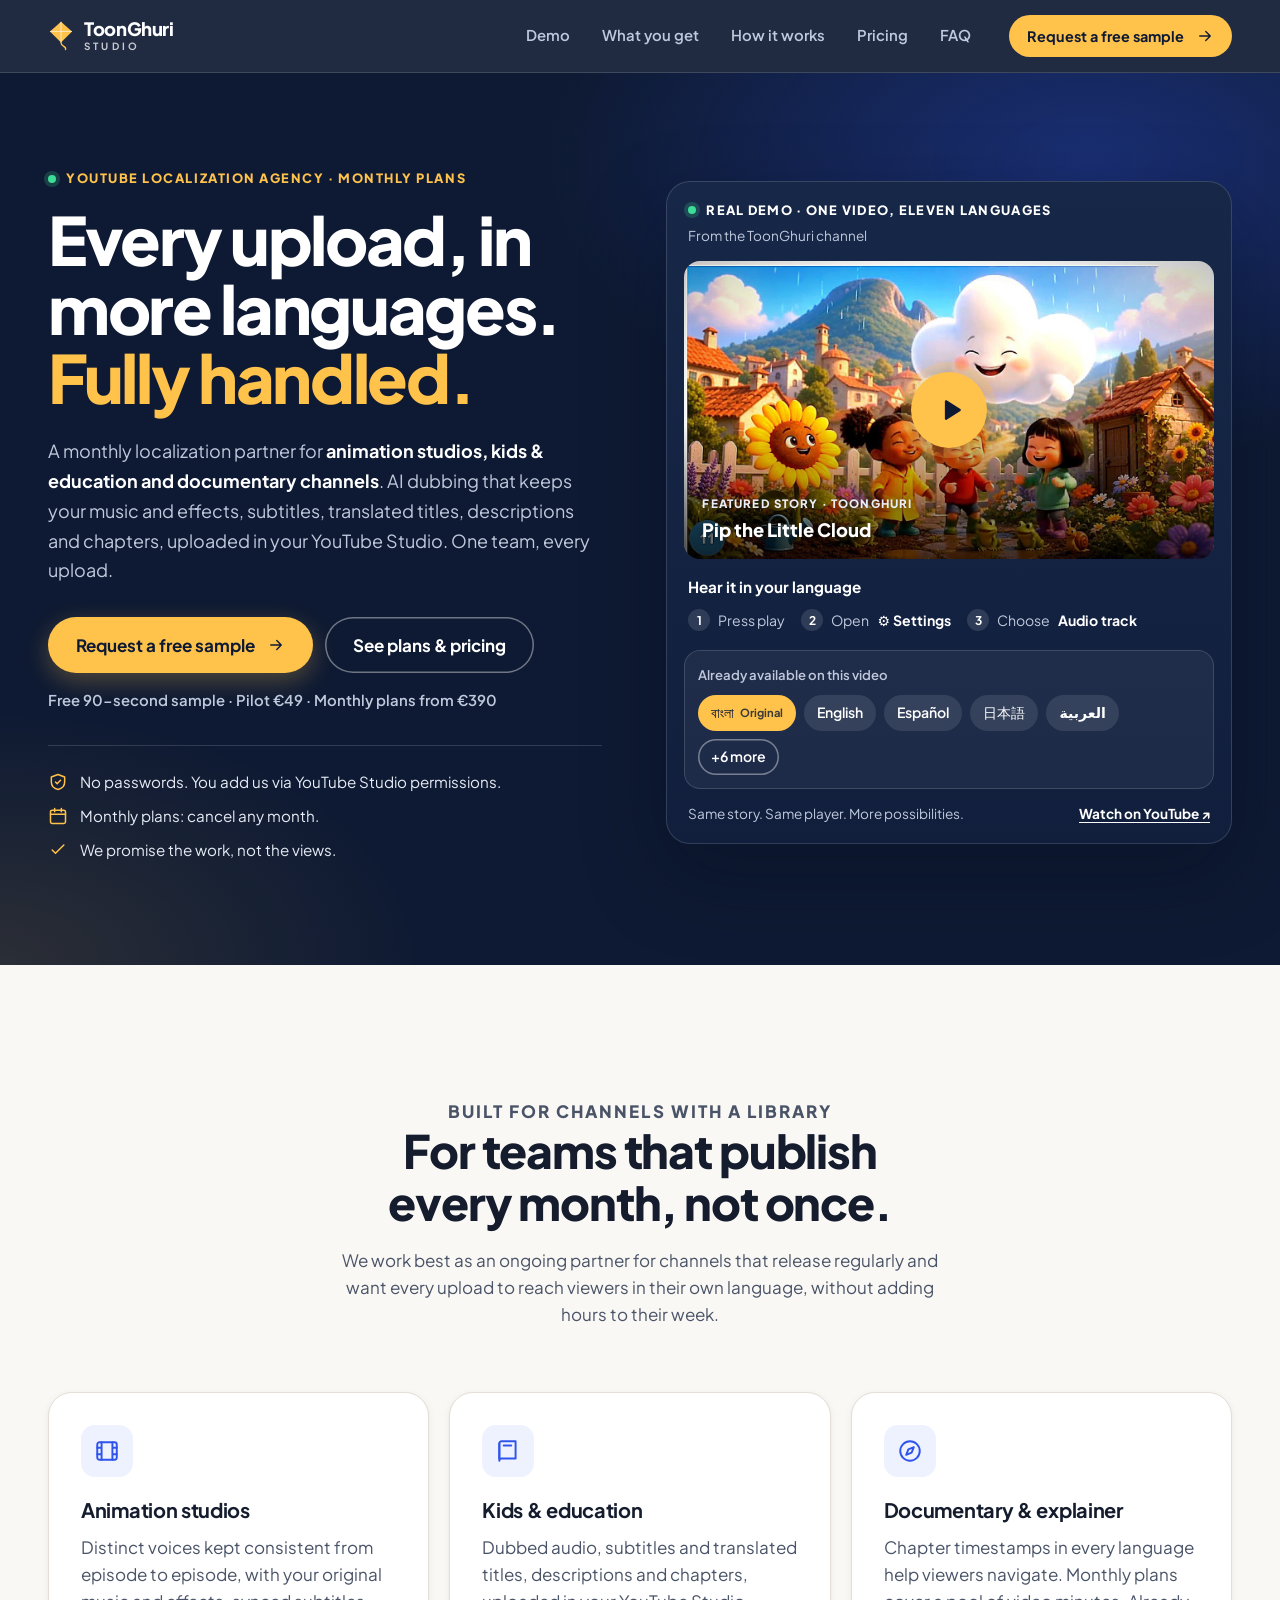
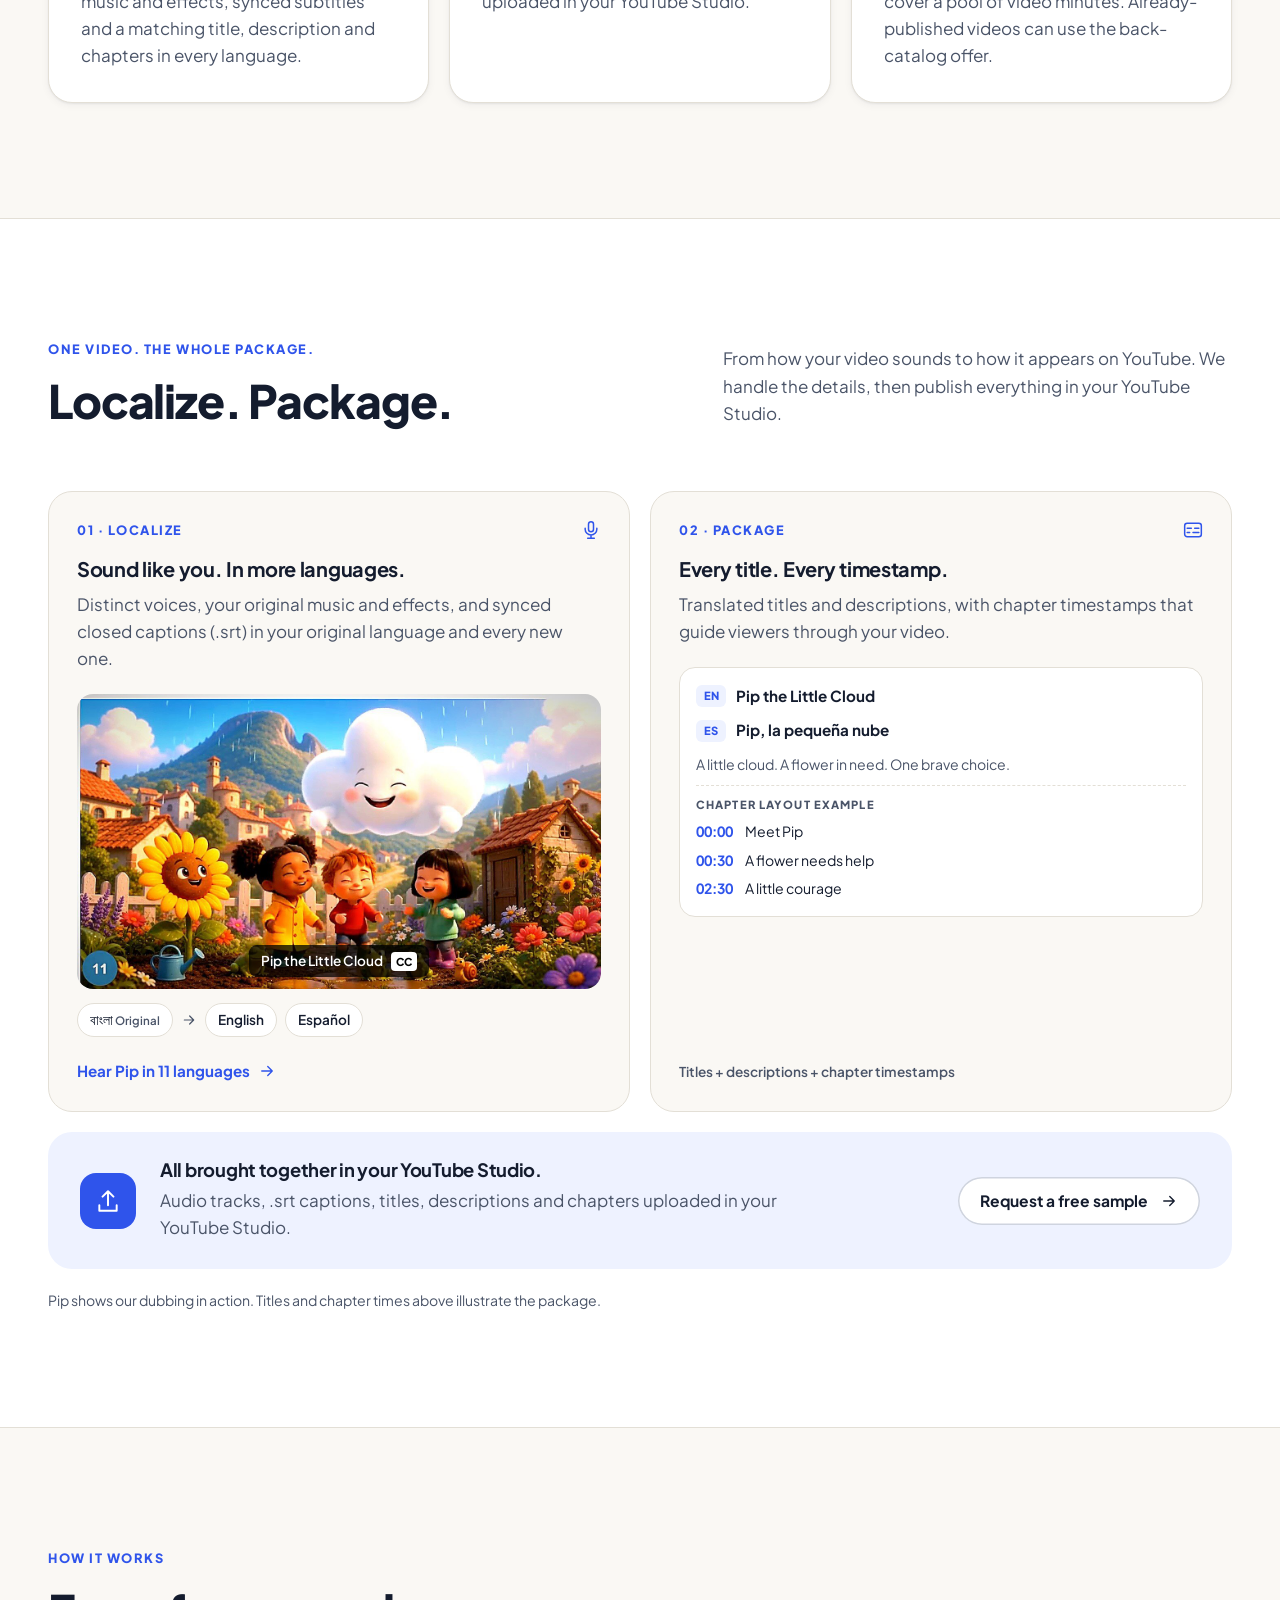
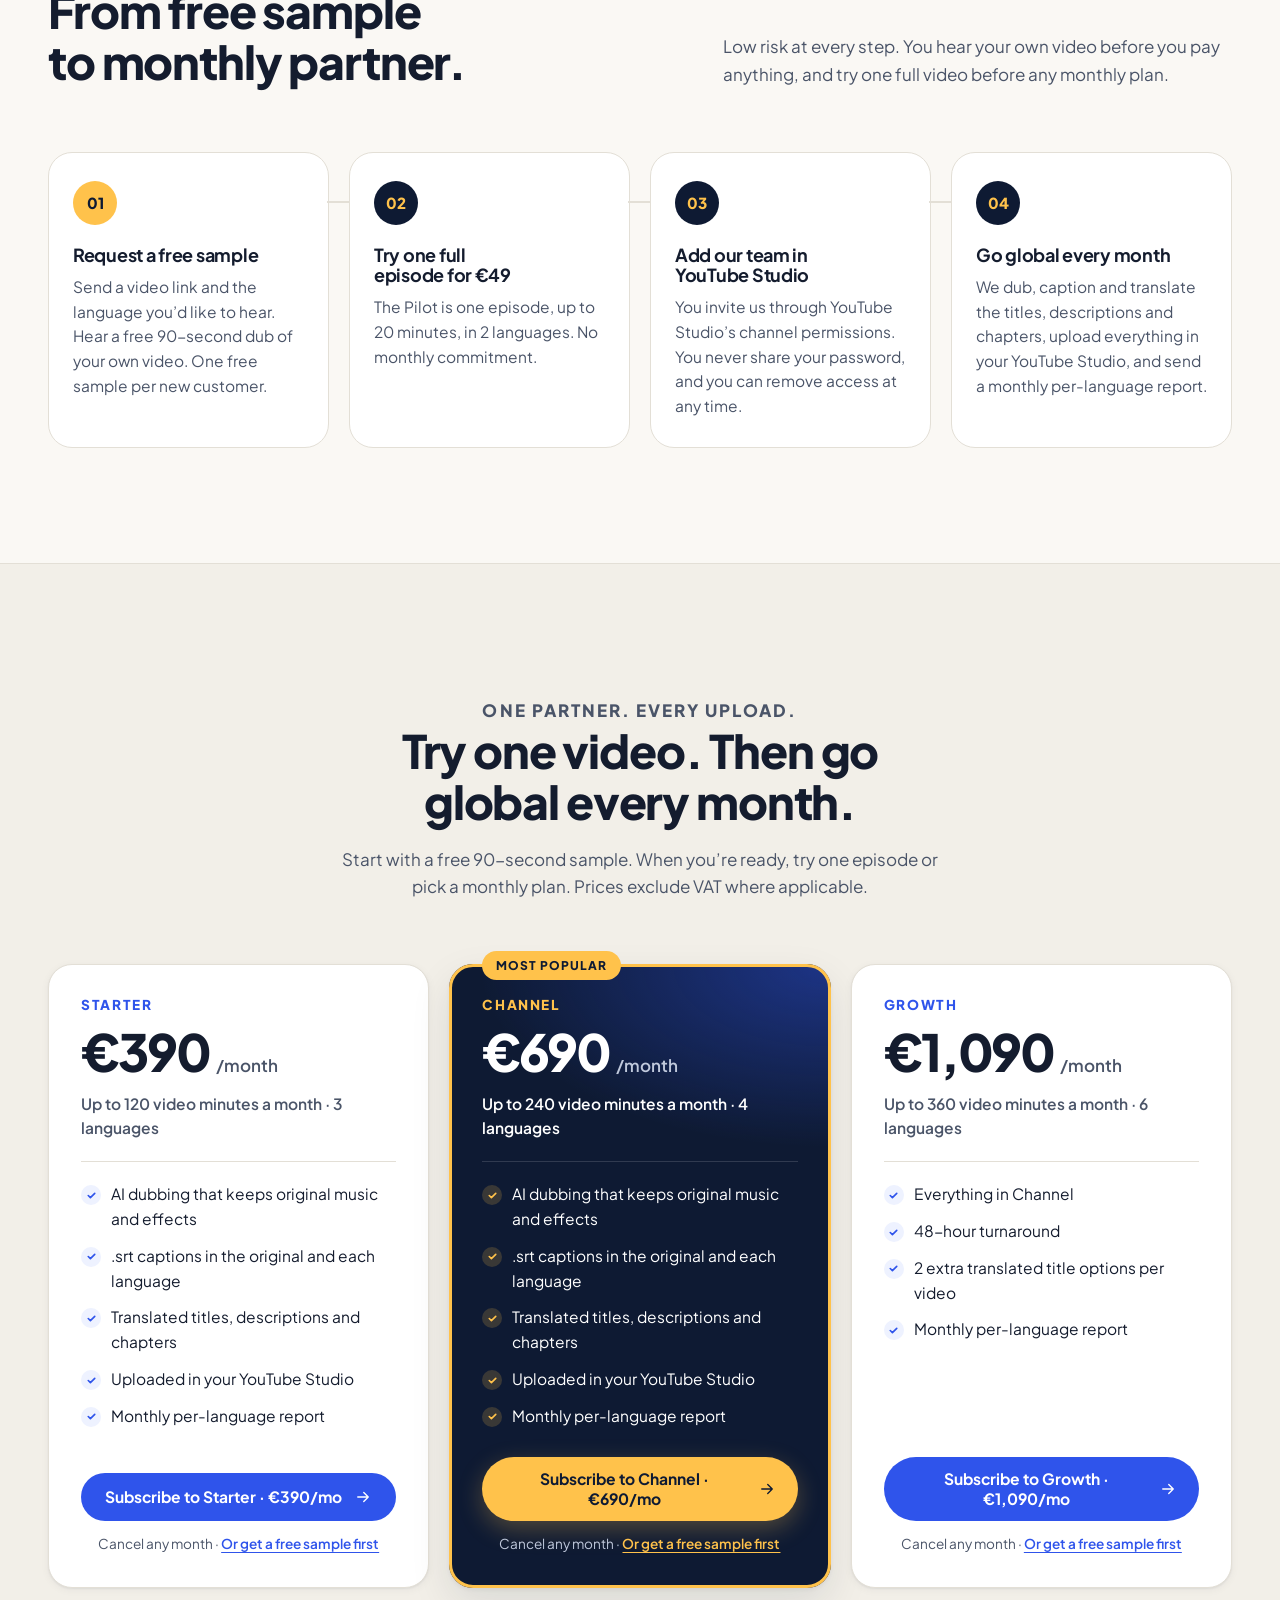
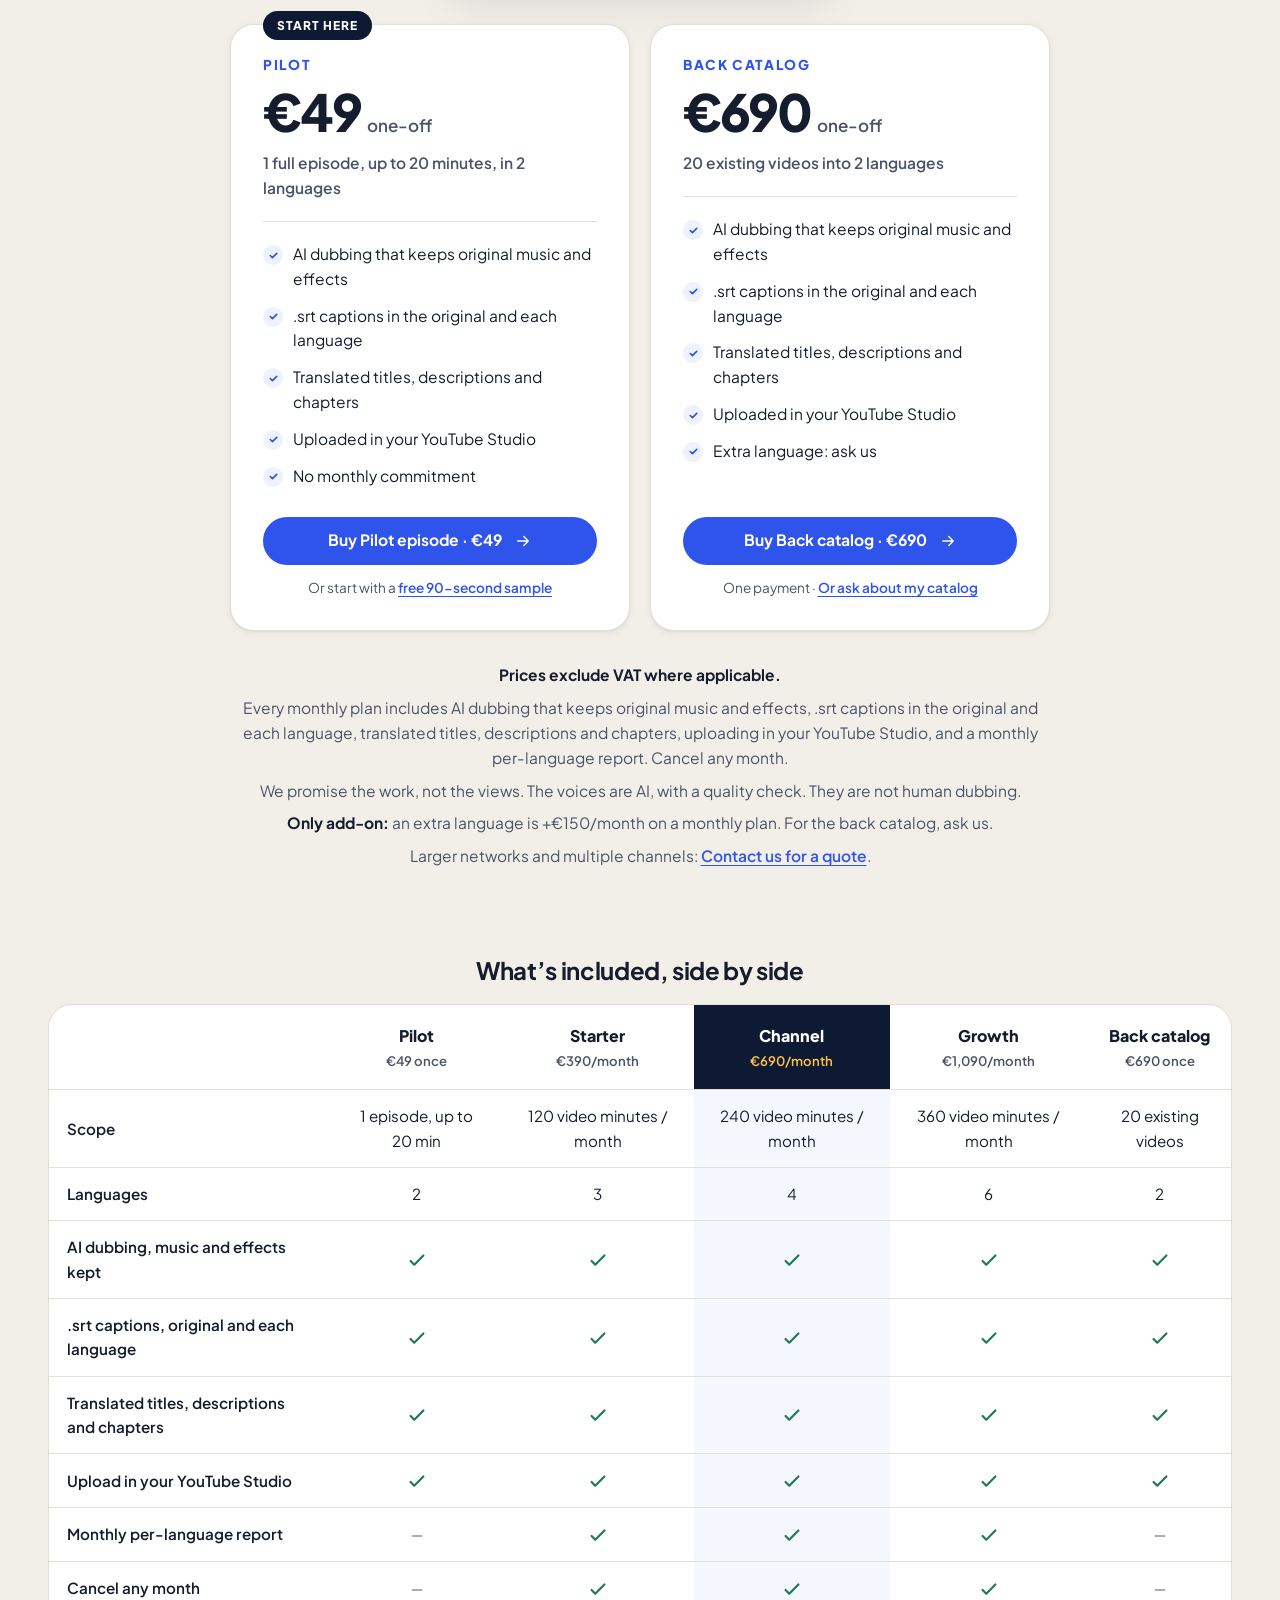
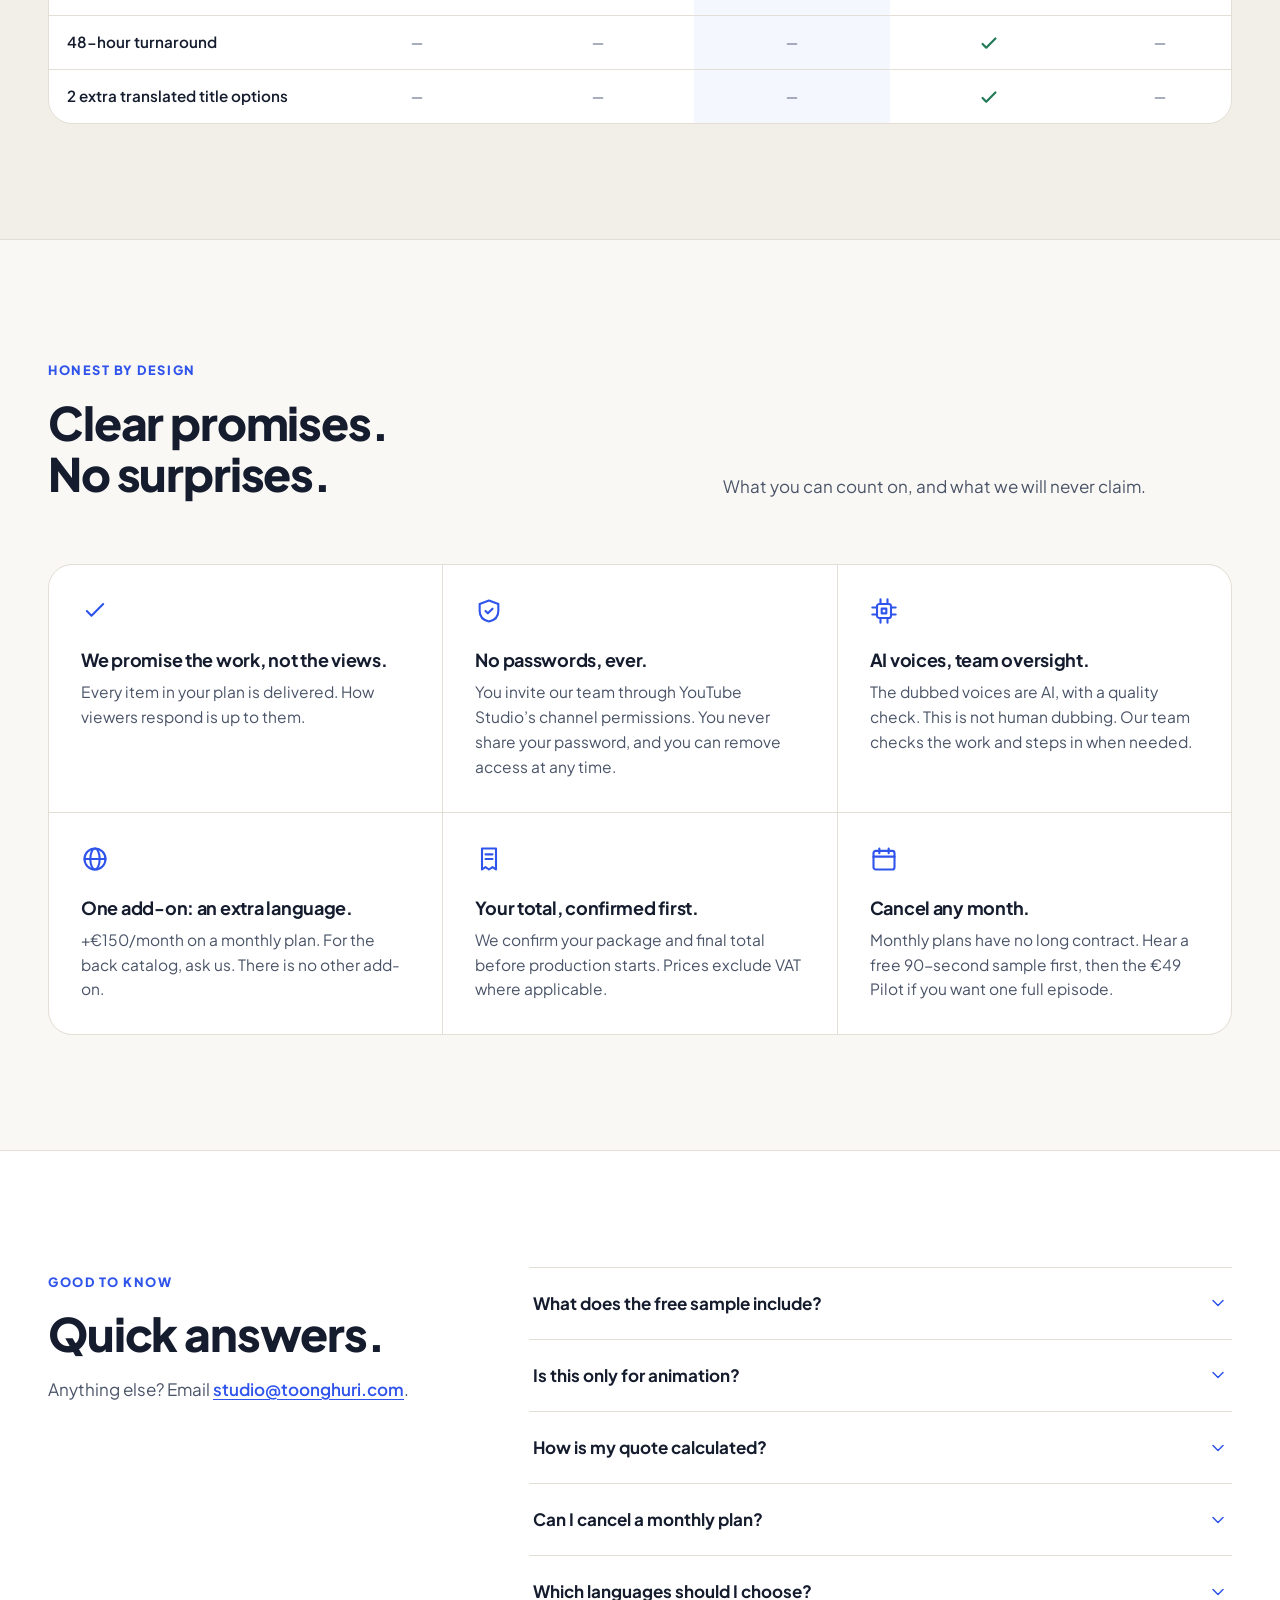
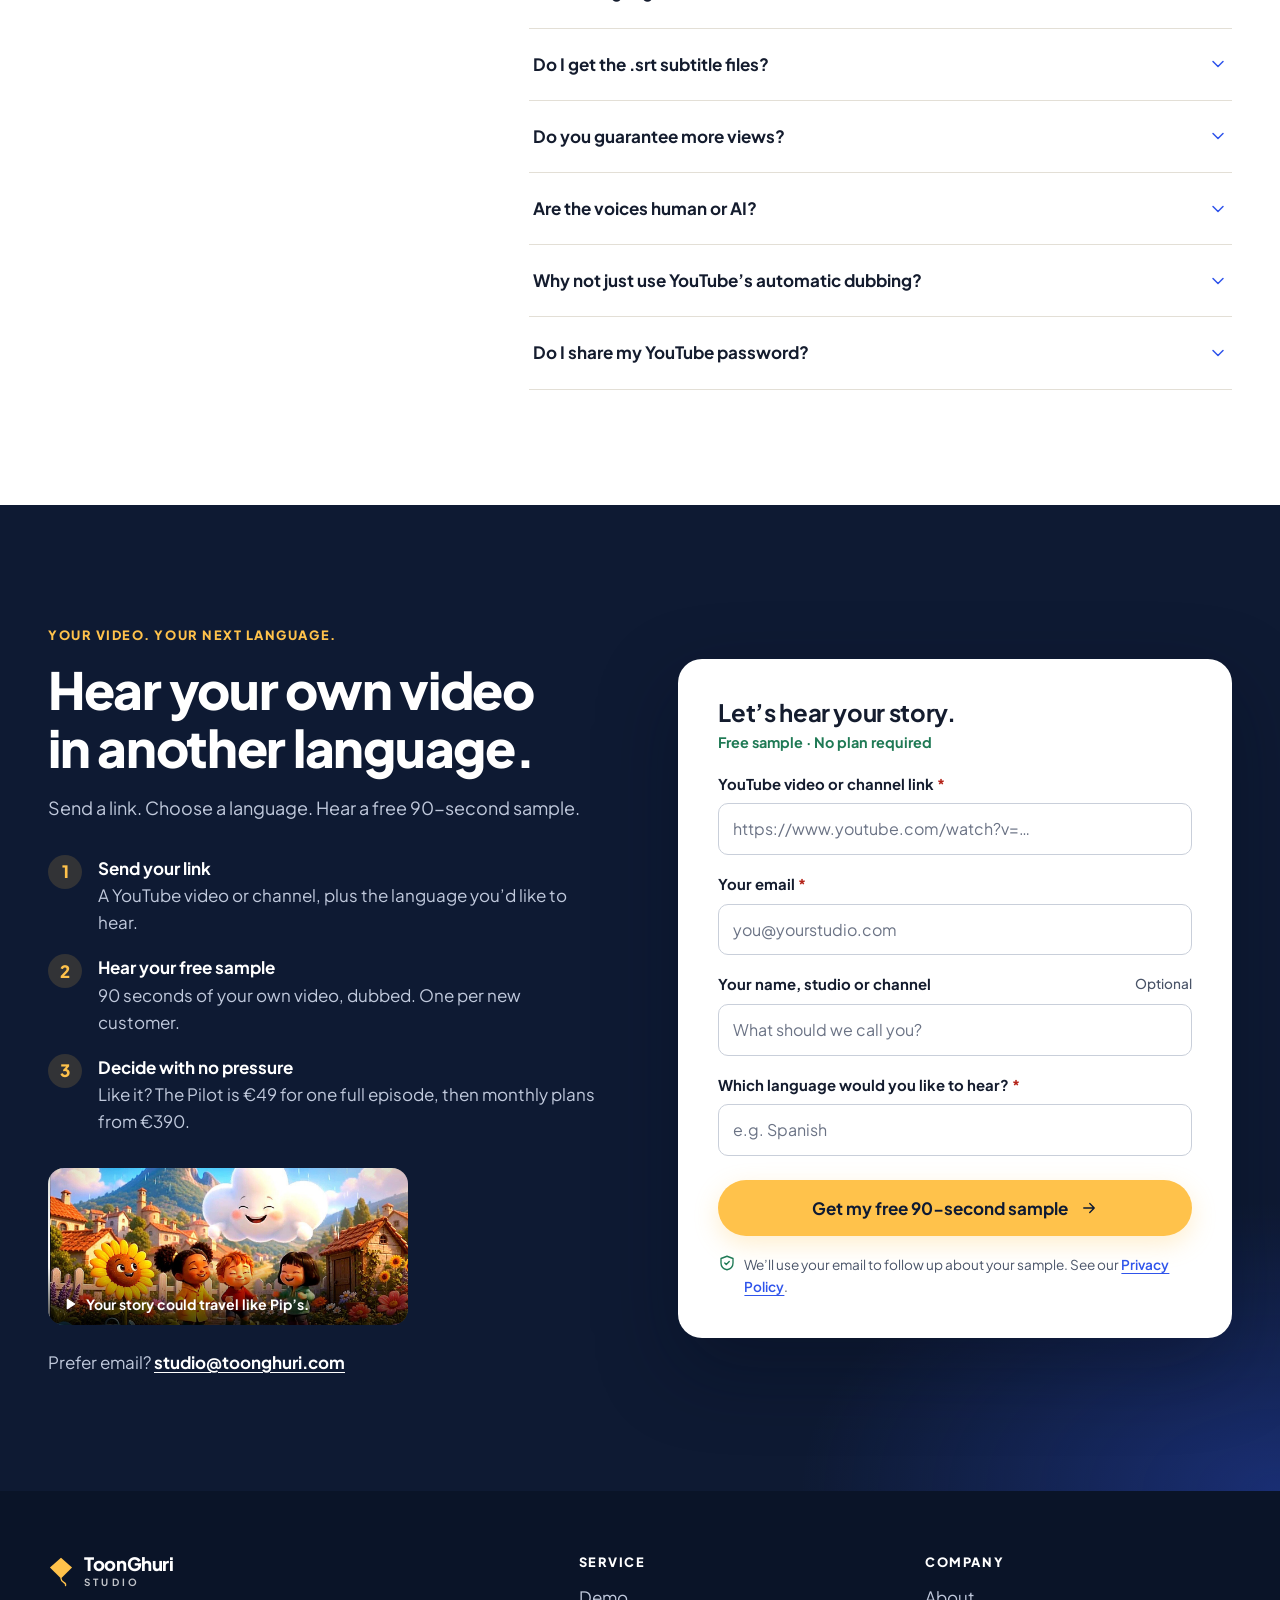
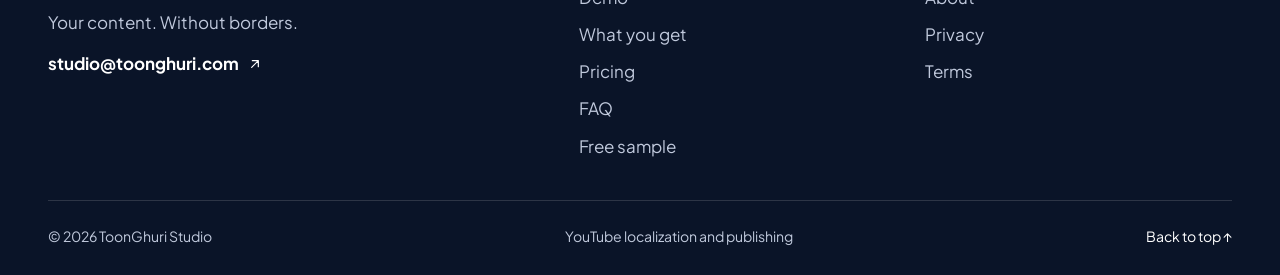
==== commit d901b50d: "Connect Stripe Payment Links for all 5 EUR plans and post-checkout confirmation banner" ====
--- a/index.html
+++ b/index.html
@@ -45,8 +45,8 @@
         href="https://fonts.googleapis.com/css2?family=Plus+Jakarta+Sans:wght@400;500;600;700;800&display=swap"
       />
     </noscript>
-    <link rel="stylesheet" href="assets/styles.css?v=20261103p" />
-    <script src="assets/app.js?v=20261103" defer></script>
+    <link rel="stylesheet" href="assets/styles.css?v=20261108" />
+    <script src="assets/app.js?v=20261108" defer></script>
     <!-- Analytics off. See README. Plausible (no cookies). Uncomment the next line to enable.
     <script defer data-domain="toonghuri.com" src="https://plausible.io/js/script.js"></script>
     -->
@@ -325,6 +325,14 @@
             <p>Start with a free 90-second sample. When you’re ready, try one episode or pick a monthly plan. Prices exclude VAT where applicable.</p>
           </div>
 
+          <div id="payment-banner" class="payment-banner" role="status" hidden>
+            <svg class="icon" aria-hidden="true"><use href="#i-check" /></svg>
+            <div>
+              <strong id="payment-banner-title">Payment received — thank you!</strong>
+              <p>We’ve received your Stripe order and will email you shortly to confirm your YouTube channel permissions and target languages. Questions? Email <a href="mailto:studio@toonghuri.com">studio@toonghuri.com</a>.</p>
+            </div>
+          </div>
+
           <div class="pricing-grid">
             <article class="price-card" aria-labelledby="plan-starter">
               <h3 class="plan-name" id="plan-starter">Starter</h3>
@@ -337,8 +345,8 @@
                 <li>Uploaded in your YouTube Studio</li>
                 <li>Monthly per-language report</li>
               </ul>
-              <a href="#free-sample" class="button button-secondary button-block" data-plan="Starter · €390/month · up to 120 video minutes, 3 languages">Start with my free sample<svg class="icon" aria-hidden="true"><use href="#i-arrow" /></svg></a>
-              <p class="plan-footnote">Cancel any month.</p>
+              <a href="https://buy.stripe.com/28E28s7sQcMXfhD97t7g405" class="button button-block" target="_blank" rel="noopener noreferrer">Subscribe to Starter · €390/mo<svg class="icon" aria-hidden="true"><use href="#i-arrow" /></svg></a>
+              <p class="plan-footnote">Cancel any month · <a href="#free-sample" data-plan="Starter · €390/month · up to 120 video minutes, 3 languages">Or get a free sample first</a></p>
             </article>
 
             <article class="price-card price-card-featured" aria-labelledby="plan-channel">
@@ -353,8 +361,8 @@
                 <li>Uploaded in your YouTube Studio</li>
                 <li>Monthly per-language report</li>
               </ul>
-              <a href="#free-sample" class="button button-accent button-block" data-plan="Channel · €690/month · up to 240 video minutes, 4 languages">Start with my free sample<svg class="icon" aria-hidden="true"><use href="#i-arrow" /></svg></a>
-              <p class="plan-footnote">Cancel any month.</p>
+              <a href="https://buy.stripe.com/dRmcN6eVi8wH6L7bfB7g406" class="button button-accent button-block" target="_blank" rel="noopener noreferrer">Subscribe to Channel · €690/mo<svg class="icon" aria-hidden="true"><use href="#i-arrow" /></svg></a>
+              <p class="plan-footnote">Cancel any month · <a href="#free-sample" data-plan="Channel · €690/month · up to 240 video minutes, 4 languages">Or get a free sample first</a></p>
             </article>
 
             <article class="price-card" aria-labelledby="plan-growth">
@@ -367,8 +375,8 @@
                 <li>2 extra translated title options per video</li>
                 <li>Monthly per-language report</li>
               </ul>
-              <a href="#free-sample" class="button button-secondary button-block" data-plan="Growth · €1,090/month · up to 360 video minutes, 6 languages, 48-hour turnaround, 2 extra translated title options">Talk about Growth<svg class="icon" aria-hidden="true"><use href="#i-arrow" /></svg></a>
-              <p class="plan-footnote">Cancel any month.</p>
+              <a href="https://buy.stripe.com/9B600k5kI6oz5H33N97g407" class="button button-block" target="_blank" rel="noopener noreferrer">Subscribe to Growth · €1,090/mo<svg class="icon" aria-hidden="true"><use href="#i-arrow" /></svg></a>
+              <p class="plan-footnote">Cancel any month · <a href="#free-sample" data-plan="Growth · €1,090/month · up to 360 video minutes, 6 languages, 48-hour turnaround, 2 extra translated title options">Or get a free sample first</a></p>
             </article>
           </div>
 
@@ -385,8 +393,8 @@
                 <li>Uploaded in your YouTube Studio</li>
                 <li>No monthly commitment</li>
               </ul>
-              <a href="#free-sample" class="button button-secondary button-block" data-plan="Pilot · €49 one-off · 1 episode up to 20 minutes, 2 languages">Get a free sample<svg class="icon" aria-hidden="true"><use href="#i-arrow" /></svg></a>
-              <p class="plan-footnote">After the free 90-second sample.</p>
+              <a href="https://buy.stripe.com/8x2eVe7sQ5kv6L75Vh7g403" class="button button-block" target="_blank" rel="noopener noreferrer">Buy Pilot episode · €49<svg class="icon" aria-hidden="true"><use href="#i-arrow" /></svg></a>
+              <p class="plan-footnote">Or start with a <a href="#free-sample" data-plan="Pilot · €49 one-off · 1 episode up to 20 minutes, 2 languages">free 90-second sample</a></p>
             </article>
 
             <article class="price-card" aria-labelledby="plan-catalog">
@@ -400,8 +408,8 @@
                 <li>Uploaded in your YouTube Studio</li>
                 <li>Extra language: ask us</li>
               </ul>
-              <a href="#free-sample" class="button button-secondary button-block" data-plan="Back catalog · €690 one-off · 20 existing videos, 2 languages">Ask about my catalog<svg class="icon" aria-hidden="true"><use href="#i-arrow" /></svg></a>
-              <p class="plan-footnote">One payment. Not a monthly plan.</p>
+              <a href="https://buy.stripe.com/6oUdRa7sQeV54CZfvR7g404" class="button button-block" target="_blank" rel="noopener noreferrer">Buy Back catalog · €690<svg class="icon" aria-hidden="true"><use href="#i-arrow" /></svg></a>
+              <p class="plan-footnote">One payment · <a href="#free-sample" data-plan="Back catalog · €690 one-off · 20 existing videos, 2 languages">Or ask about my catalog</a></p>
             </article>
           </div>
 
--- a/assets/styles.css
+++ b/assets/styles.css
@@ -1161,8 +1161,50 @@
   color: var(--muted);
   font-size: 0.85rem;
 }
+.plan-footnote a {
+  color: var(--primary);
+  font-weight: 600;
+  text-decoration: underline;
+  text-underline-offset: 3px;
+}
 .price-card-featured .plan-footnote {
   color: var(--on-dark-muted);
+}
+.price-card-featured .plan-footnote a {
+  color: var(--accent);
+}
+.payment-banner {
+  display: flex;
+  align-items: flex-start;
+  gap: 16px;
+  max-width: 760px;
+  margin: 0 auto 36px;
+  padding: 20px 24px;
+  border-radius: var(--radius);
+  background: #ecfdf5;
+  border: 1.5px solid var(--success);
+  color: var(--text);
+  box-shadow: var(--shadow-sm);
+}
+.payment-banner .icon {
+  width: 24px;
+  height: 24px;
+  margin-top: 2px;
+  color: var(--success);
+  stroke-width: 2.4;
+}
+.payment-banner strong {
+  display: block;
+  margin-bottom: 4px;
+  font-size: 1.05rem;
+}
+.payment-banner p {
+  color: var(--muted);
+  font-size: 0.95rem;
+}
+.payment-banner a {
+  color: var(--primary);
+  font-weight: 600;
 }
 .pricing-details {
   display: grid;
